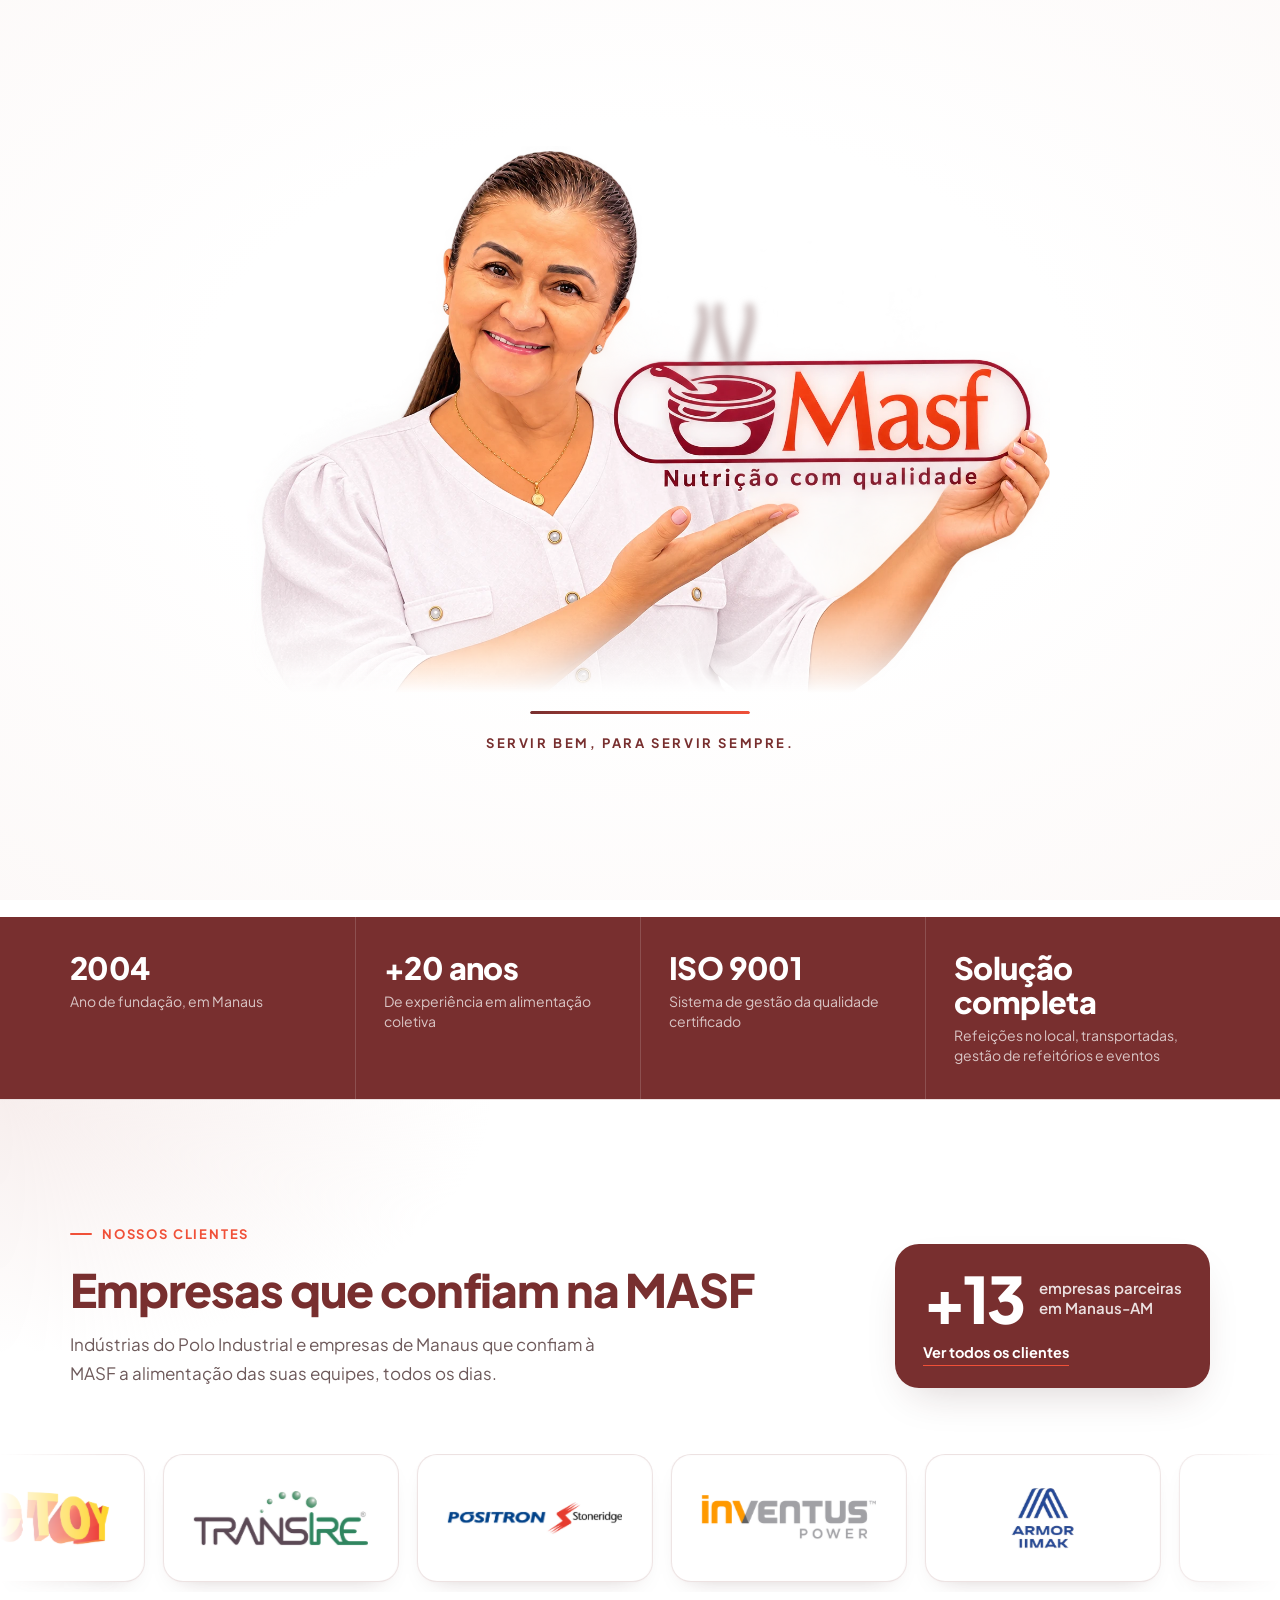
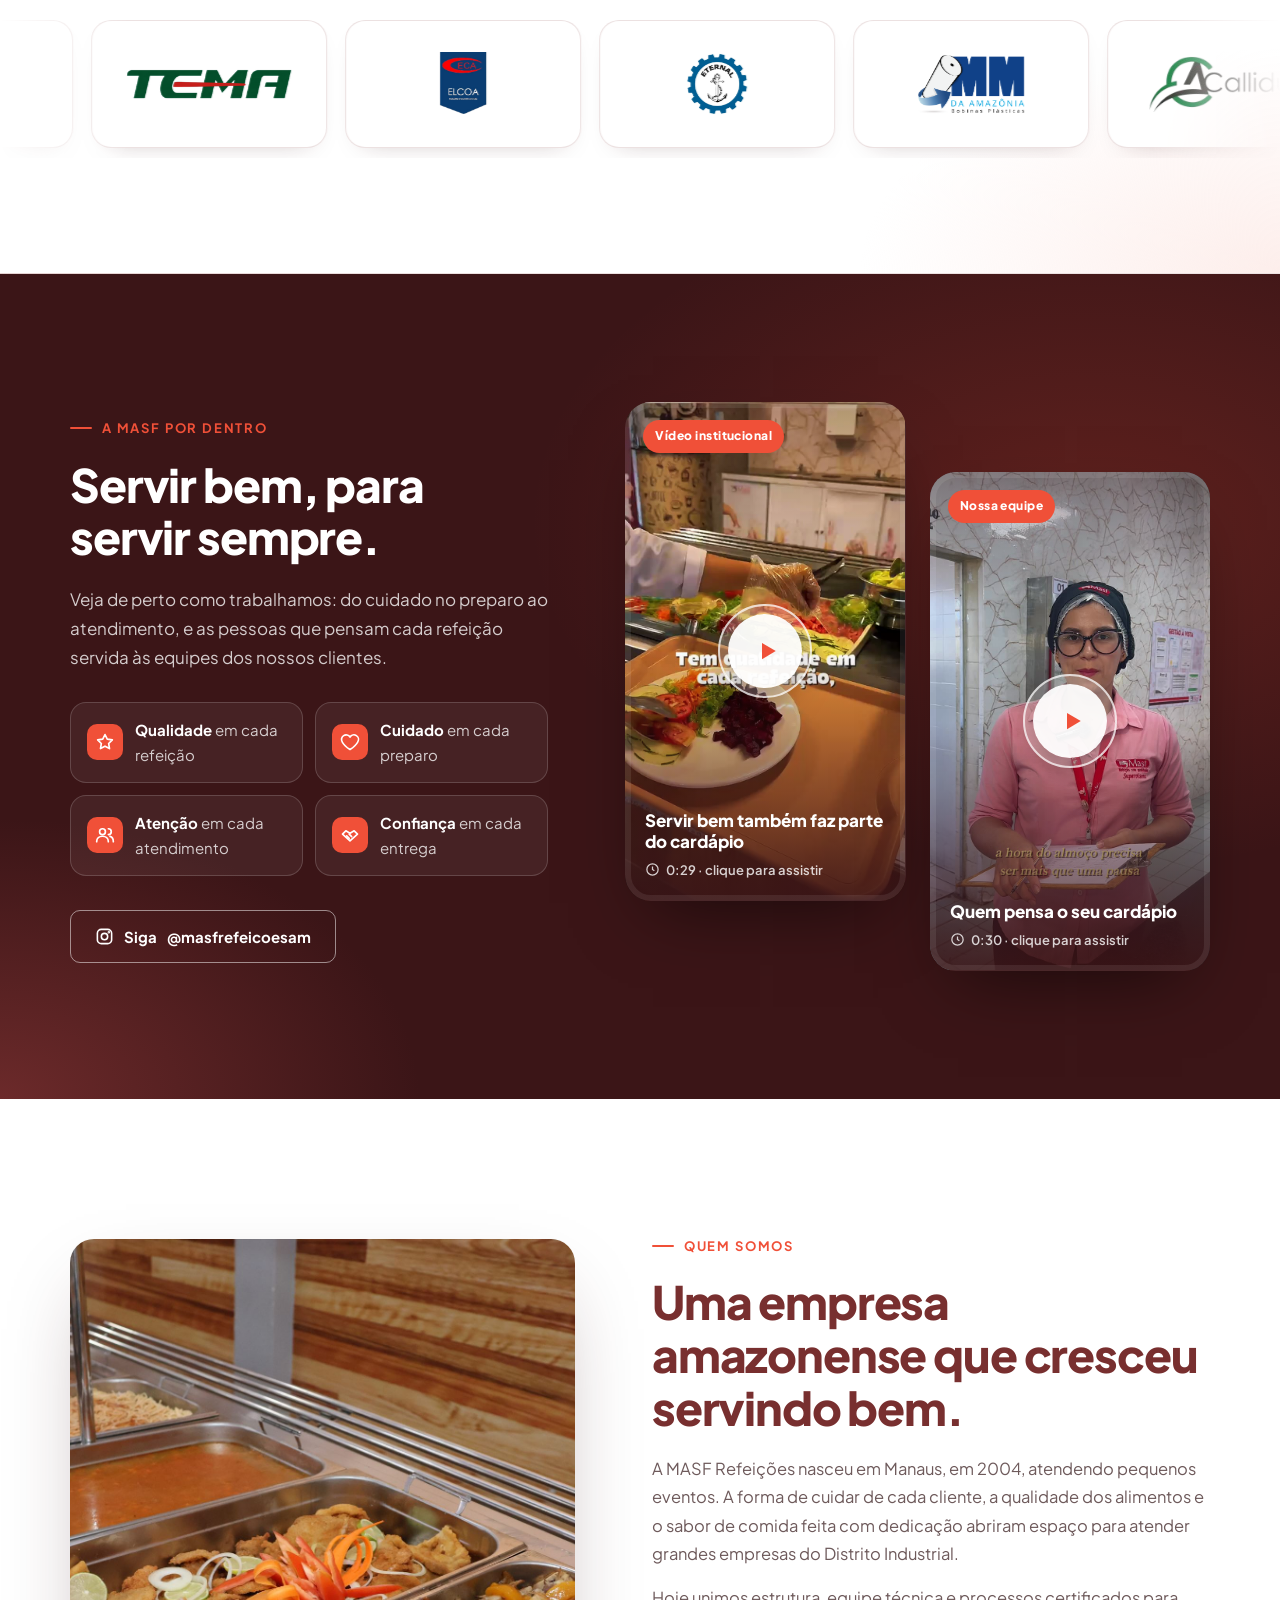
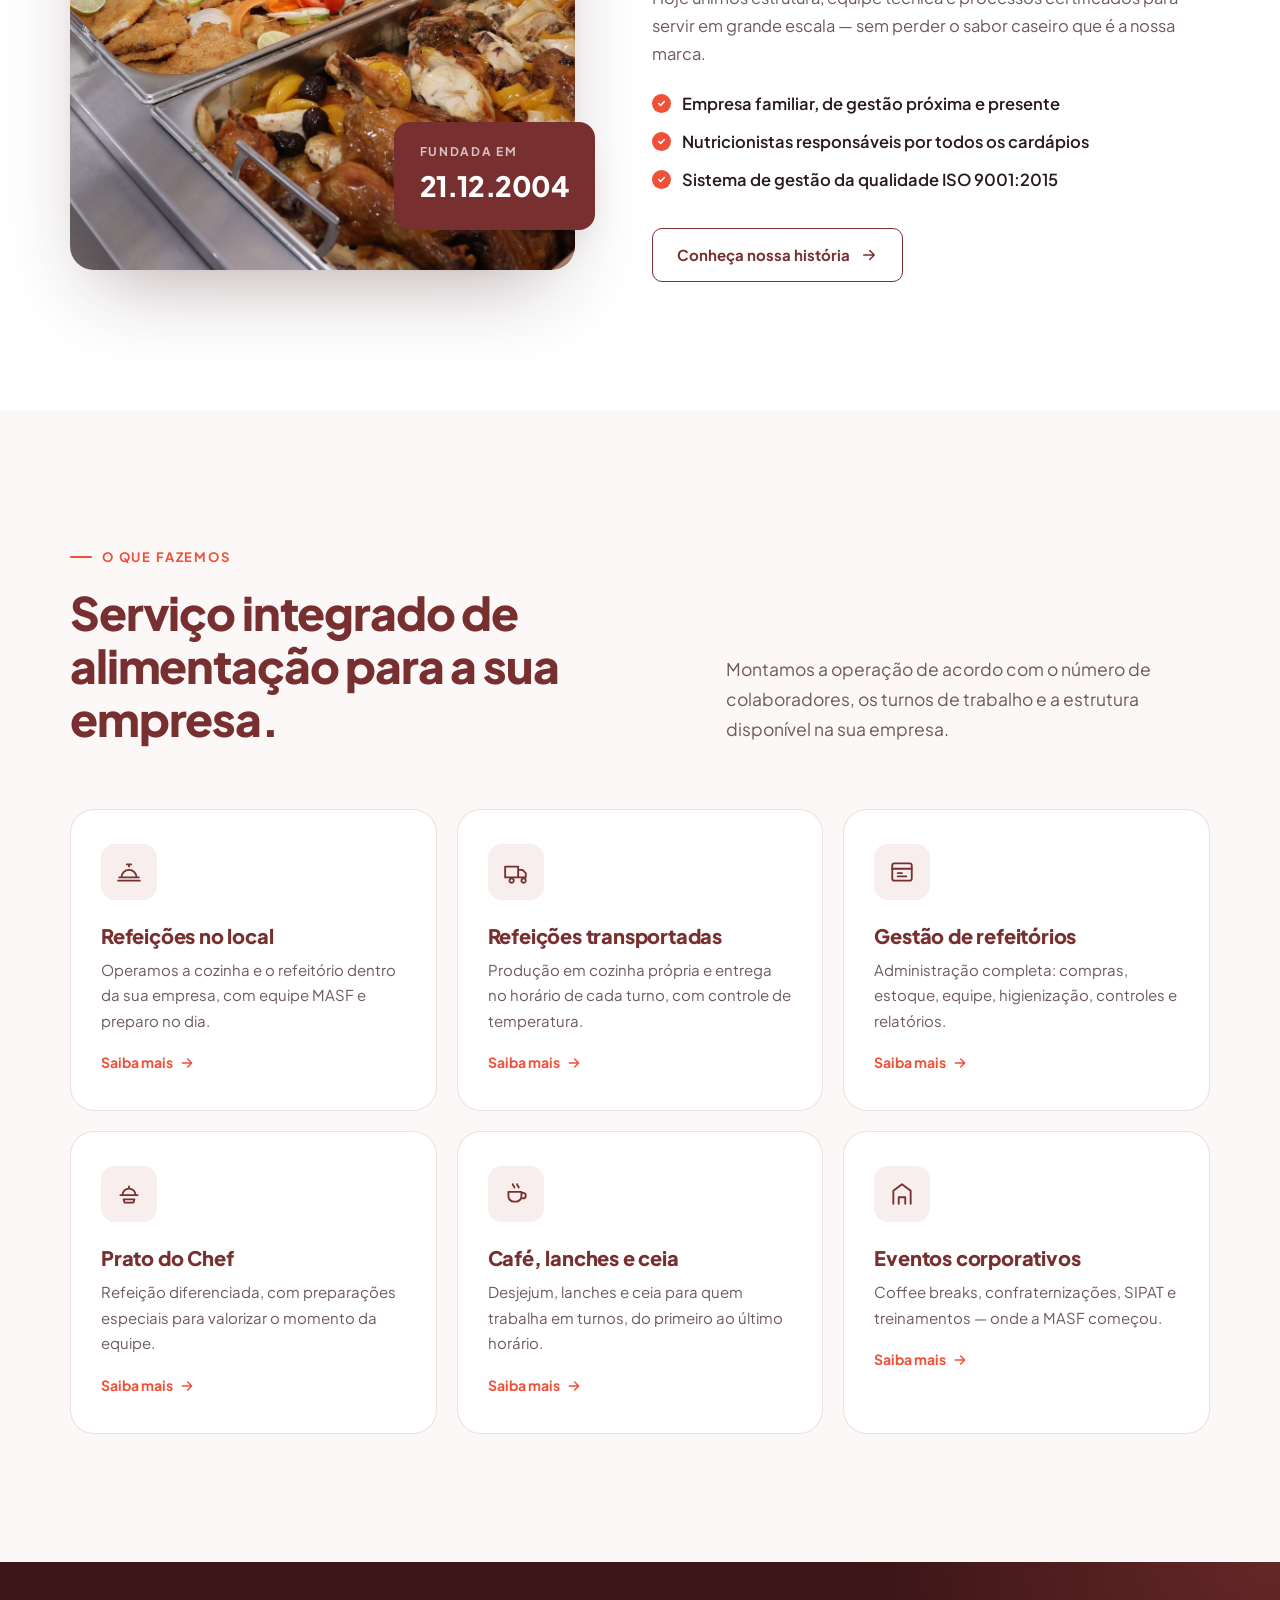
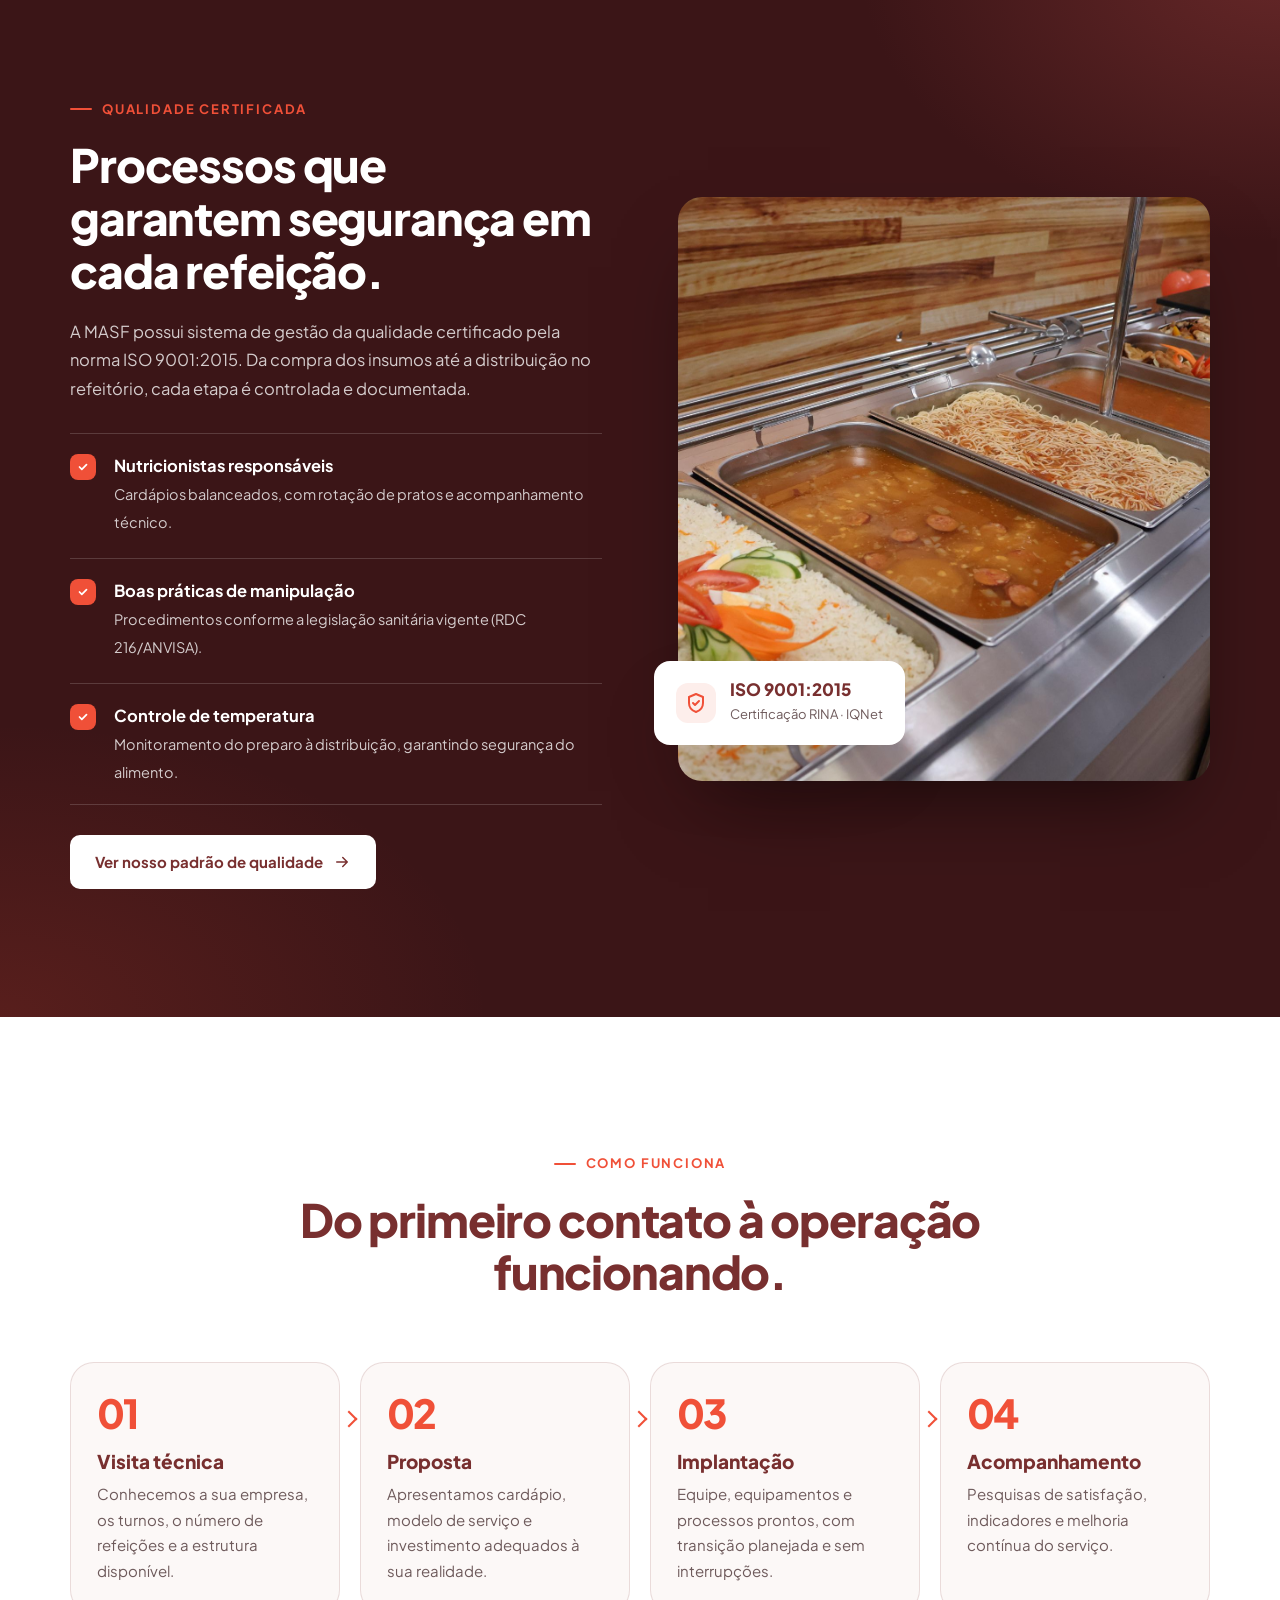
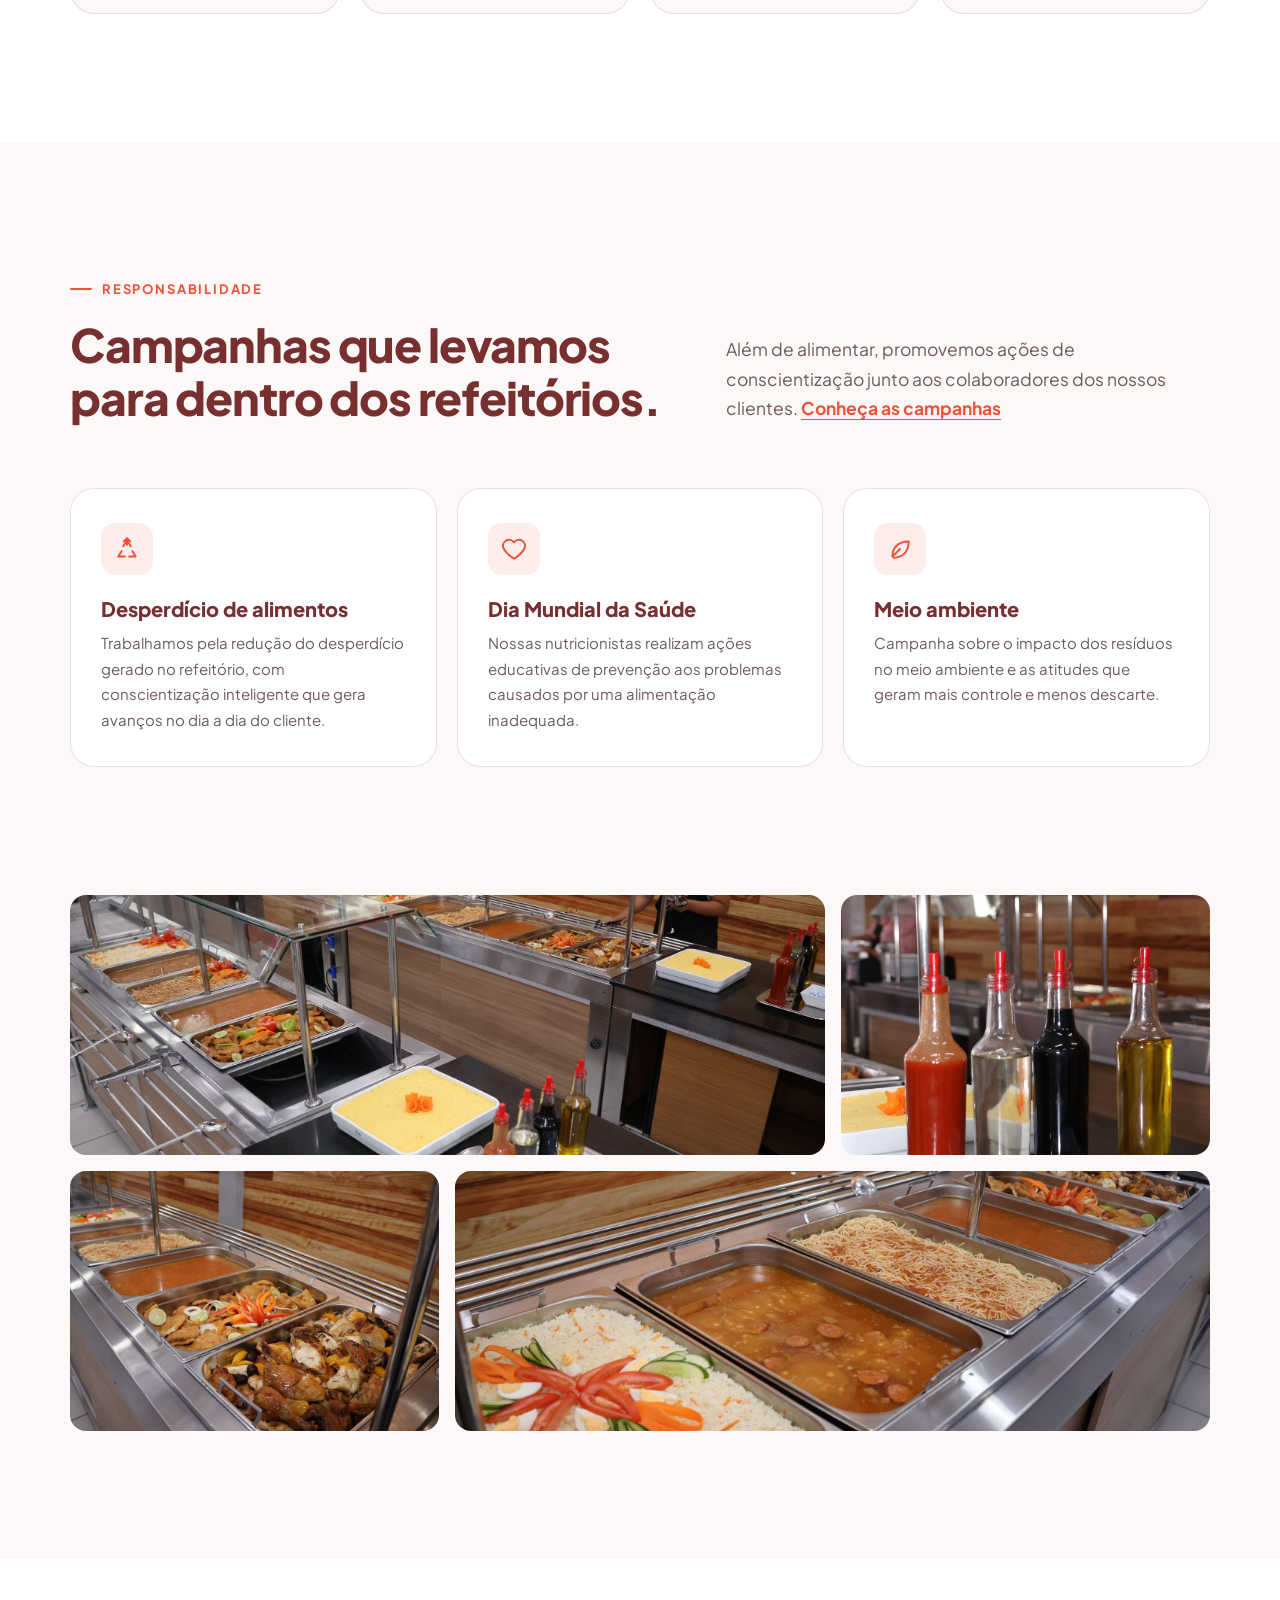
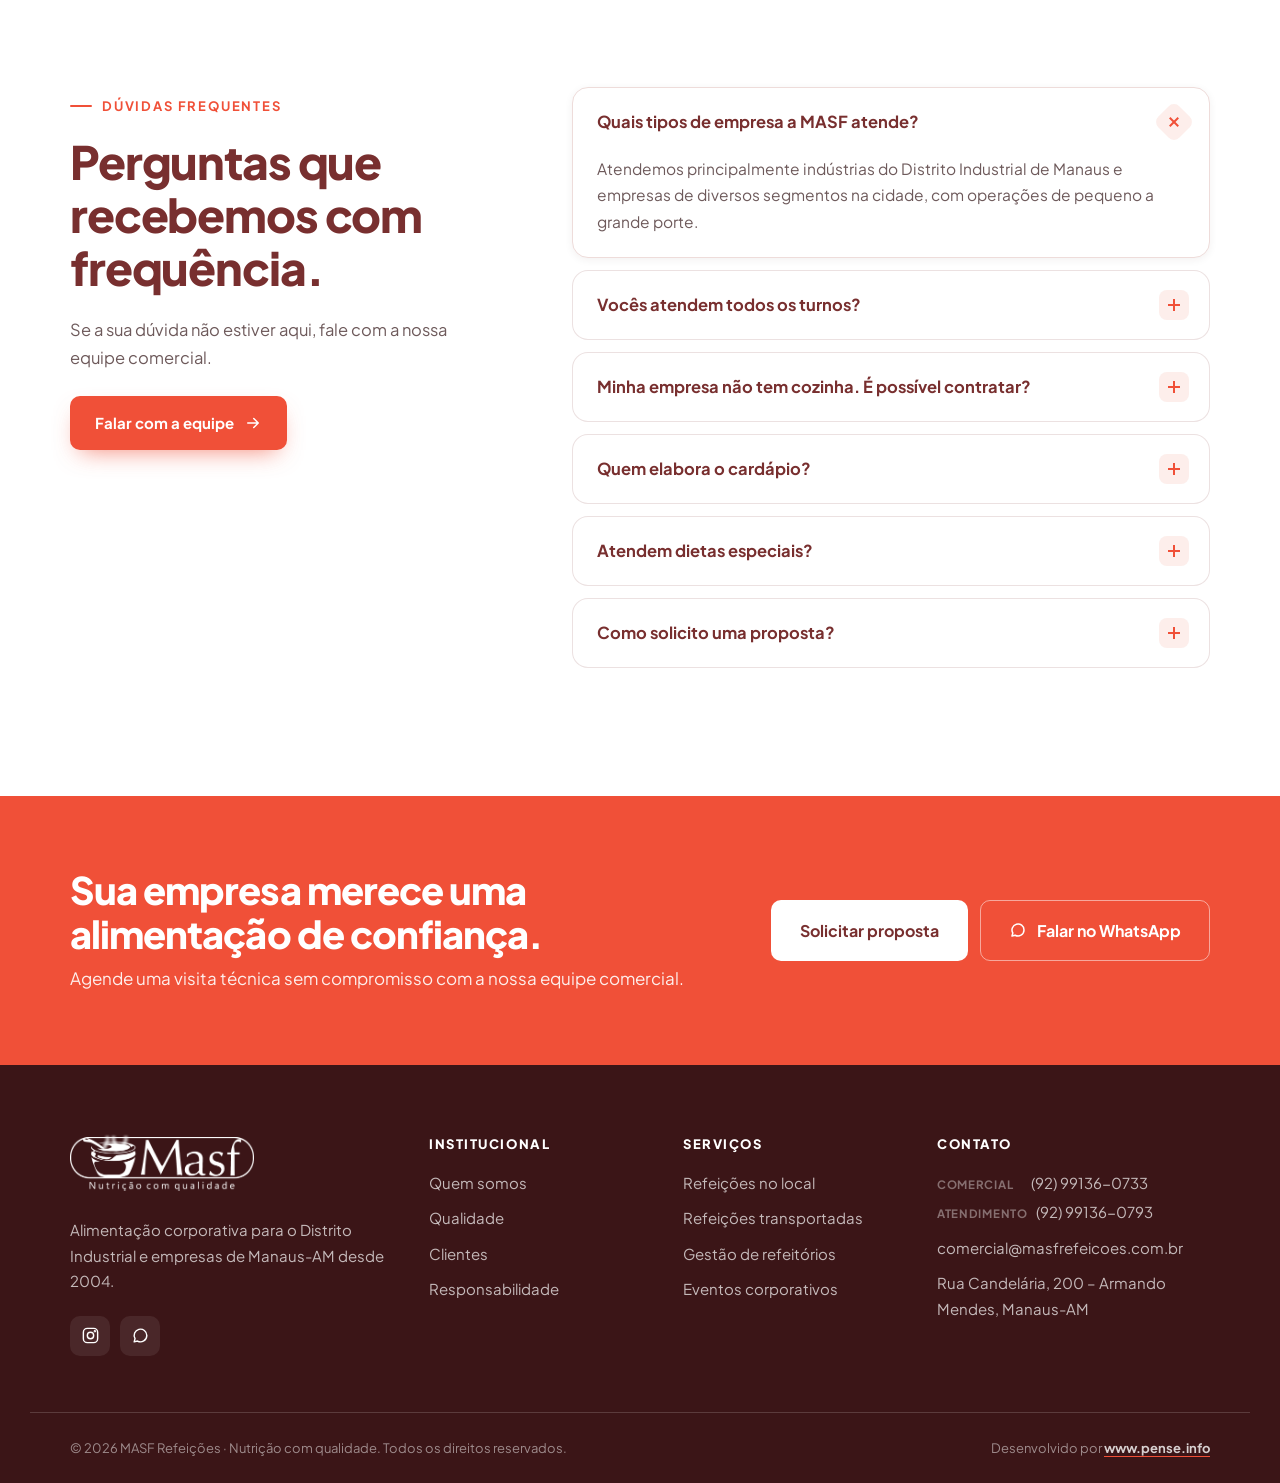
==== index.html @ 978b9571 "Publica site com domínio próprio e oculta seção da CEO até ter nome e foto - CNAME para masfrefeicoe" ====
<!doctype html>
<html lang="pt-BR">
<head>
  <meta charset="utf-8">
  <meta name="viewport" content="width=device-width, initial-scale=1">
  <title>MASF Refeições | Alimentação Corporativa em Manaus desde 2004</title>
  <meta name="description" content="MASF Refeições: alimentação corporativa para indústrias do Distrito Industrial e empresas de Manaus-AM desde 2004. Certificação ISO 9001:2015, cardápios planejados por nutricionistas e equipe própria.">
  <meta name="theme-color" content="#782F2F">
  <link rel="canonical" href="https://masfrefeicoes.com.br/">
  <link rel="icon" type="image/png" href="assets/img/favicon.png">
  <link rel="apple-touch-icon" href="assets/img/favicon.png">
  <meta property="og:type" content="website">
  <meta property="og:locale" content="pt_BR">
  <meta property="og:title" content="MASF Refeições | Alimentação Corporativa em Manaus desde 2004">
  <meta property="og:description" content="MASF Refeições: alimentação corporativa para indústrias do Distrito Industrial e empresas de Manaus-AM desde 2004. Certificação ISO 9001:2015, cardápios planejados por nutricionistas e equipe própria.">
  <meta property="og:image" content="https://masfrefeicoes.com.br/assets/img/refeitorio-masf.jpg">
  <link rel="preconnect" href="https://fonts.googleapis.com">
  <link rel="preconnect" href="https://fonts.gstatic.com" crossorigin>
  <link href="https://fonts.googleapis.com/css2?family=Plus+Jakarta+Sans:wght@400;500;600;700;800&display=swap" rel="stylesheet">
  <link rel="stylesheet" href="assets/css/style.css?v=murvqorw">
  <link rel="preload" as="image" href="assets/img/preloader-masf.webp">

</head>
<body data-page="index.html">
  <div class="preloader" id="preloader" aria-hidden="true">
    <div class="preloader__stage">
      <img src="assets/img/preloader-masf.webp" alt="" width="1536" height="1024">
      <svg class="preloader__steam" viewBox="0 0 100 160" preserveAspectRatio="none" aria-hidden="true"><defs><linearGradient id="preloader__steam-fade" x1="0" y1="1" x2="0" y2="0"><stop offset="0" stop-color="#fff" stop-opacity="0"/><stop offset=".18" stop-color="#fff" stop-opacity="1"/><stop offset=".7" stop-color="#fff" stop-opacity=".55"/><stop offset="1" stop-color="#fff" stop-opacity="0"/></linearGradient><mask id="preloader__steam-mask"><rect width="100" height="160" fill="url(#preloader__steam-fade)"/></mask></defs><g mask="url(#preloader__steam-mask)"><path d="M30 160 C 12 130, 48 112, 28 84 S 14 40, 34 6"/><path d="M52 160 C 70 132, 34 108, 54 80 S 70 36, 50 0"/><path d="M74 160 C 58 128, 92 110, 74 82 S 62 42, 80 10"/></g></svg>
    </div>
    <div class="preloader__bar"><span></span></div>
    <p class="preloader__text">Servir bem, para servir sempre.</p>
  </div>
  <div class="topbar">
    <div class="container topbar__inner">
      <span class="topbar__item"><svg viewBox="0 0 24 24" aria-hidden="true"><path d="M12 21s-7-6.2-7-11a7 7 0 0114 0c0 4.8-7 11-7 11z"/><circle cx="12" cy="10" r="2.5"/></svg> Atendemos o Distrito Industrial e empresas de Manaus-AM</span>
      <div class="topbar__links">
        <a href="#" data-phone-link class="topbar__item"><svg viewBox="0 0 24 24" aria-hidden="true"><path d="M4 5c0-1 1-2 2-2h2l2 5-2.5 1.5a11 11 0 006 6L15 13l5 2v2c0 1-1 2-2 2A16 16 0 014 5z"/></svg><span data-phone-label>(92) 99136-0733</span></a>
        <a href="#" data-email-link class="topbar__item"><svg viewBox="0 0 24 24" aria-hidden="true"><rect x="3" y="5" width="18" height="14" rx="2"/><path d="M3 7l9 6 9-6"/></svg><span data-email-label>comercial@masfrefeicoes.com.br</span></a>
        <a href="#" data-instagram-link target="_blank" rel="noopener" class="topbar__item topbar__insta" aria-label="Instagram da MASF"><svg viewBox="0 0 24 24" aria-hidden="true"><rect x="3" y="3" width="18" height="18" rx="5"/><circle cx="12" cy="12" r="4"/><circle cx="17.5" cy="6.5" r=".6"/></svg><span data-instagram-handle>@masfrefeicoesam</span></a>
      </div>
    </div>
  </div>

  <header class="header" id="header">
    <div class="container header__inner">
      <a href="index.html" class="brand" aria-label="MASF Refeições — página inicial">
        <svg class="brand__steam" viewBox="0 0 100 160" preserveAspectRatio="none" aria-hidden="true"><defs><linearGradient id="brand__steam-fade" x1="0" y1="1" x2="0" y2="0"><stop offset="0" stop-color="#fff" stop-opacity="0"/><stop offset=".18" stop-color="#fff" stop-opacity="1"/><stop offset=".7" stop-color="#fff" stop-opacity=".55"/><stop offset="1" stop-color="#fff" stop-opacity="0"/></linearGradient><mask id="brand__steam-mask"><rect width="100" height="160" fill="url(#brand__steam-fade)"/></mask></defs><g mask="url(#brand__steam-mask)"><path d="M30 160 C 12 130, 48 112, 28 84 S 14 40, 34 6"/><path d="M52 160 C 70 132, 34 108, 54 80 S 70 36, 50 0"/><path d="M74 160 C 58 128, 92 110, 74 82 S 62 42, 80 10"/></g></svg>
        <img src="assets/img/logo-masf.png" alt="MASF — Nutrição com qualidade" width="1600" height="470">
      </a>
      <nav class="nav" id="nav" aria-label="Menu principal">
        <a href="sobre.html">Quem somos</a>
        <a href="servicos.html">Serviços</a>
        <a href="qualidade.html">Qualidade</a>
        <a href="clientes.html">Clientes</a>
        <a href="responsabilidade.html">Responsabilidade</a>
        <a href="contato.html">Contato</a>
        <a href="contato.html" class="btn btn--primary nav__cta">Solicitar proposta</a>
      </nav>
      <button class="burger" id="burger" type="button" aria-label="Abrir menu" aria-expanded="false" aria-controls="nav">
        <span></span><span></span><span></span>
      </button>
    </div>
  </header>

  <main>
    <section class="hero">
      <div class="container hero__grid">
        <div class="hero__text">
          <span class="badge reveal"><span class="badge__dot"></span>Desde 2004 alimentando a indústria de Manaus</span>
          <h1 class="hero__title reveal">Alimentação corporativa com a <span class="hl">qualidade</span> que a sua empresa exige.</h1>
          <p class="hero__lead reveal">Produzimos e servimos refeições para indústrias do Distrito Industrial e empresas de Manaus-AM, com cardápio planejado por nutricionistas, equipe própria e processos certificados ISO 9001:2015.</p>
          <div class="hero__actions reveal">
            <a href="contato.html" class="btn btn--primary btn--lg">Solicitar proposta <svg viewBox="0 0 24 24" aria-hidden="true"><path d="M5 12h14M13 6l6 6-6 6"/></svg></a>
            <a href="#" data-whatsapp-link target="_blank" rel="noopener" class="btn btn--outline btn--lg"><svg viewBox="0 0 24 24" aria-hidden="true"><path d="M20 12a8 8 0 01-11.8 7L4 20l1.1-4A8 8 0 1120 12z"/></svg> Falar no WhatsApp</a>
          </div>
          <ul class="hero__checks reveal">
            <li>Café da manhã, almoço, jantar e ceia</li>
            <li>Operação em todos os turnos</li>
          </ul>
        </div>
        <div class="hero__media reveal">
          <figure class="hero__photo">
            <img src="assets/img/refeitorio-masf.jpg" alt="Linha de buffet da MASF em refeitório corporativo, com colaboradora servindo" width="2000" height="1333" fetchpriority="high">
          </figure>
          <div class="hero__card hero__card--iso">
            <span class="hero__card-icon"><svg viewBox="0 0 24 24" aria-hidden="true"><path d="M12 3l7 3v6c0 4.5-3 7.6-7 9-4-1.4-7-4.5-7-9V6l7-3z"/><path d="M9 12l2 2 4-4"/></svg></span>
            <div><strong>ISO 9001:2015</strong><span>Gestão da qualidade certificada</span></div>
          </div>
          <div class="hero__card hero__card--years"><strong>+<span data-count="20">20</span></strong><span>anos de<br>mercado</span></div>
        </div>
      </div>
    </section>

    <section class="numbers" aria-label="A MASF em números">
      <div class="container numbers__grid">
        <div class="numbers__item reveal"><strong><span data-count="2004">2004</span></strong><span>Ano de fundação, em Manaus</span></div>
        <div class="numbers__item reveal"><strong>+<span data-count="20">20</span> anos</strong><span>De experiência em alimentação coletiva</span></div>
        <div class="numbers__item reveal"><strong>ISO 9001</strong><span>Sistema de gestão da qualidade certificado</span></div>
        <div class="numbers__item reveal"><strong>Solução completa</strong><span>Refeições no local, transportadas, gestão de refeitórios e eventos</span></div>
      </div>
    </section>

    <section class="clients" aria-labelledby="clients-title">
      <div class="container clients__head">
        <div class="clients__intro">
          <span class="kicker reveal">Nossos clientes</span>
          <h2 class="title reveal" id="clients-title">Empresas que confiam na MASF</h2>
          <p class="reveal">Indústrias do Polo Industrial e empresas de Manaus que confiam à MASF a alimentação das suas equipes, todos os dias.</p>
        </div>
        <div class="clients__stat reveal">
          <strong>+<span data-count="13">13</span></strong>
          <span>empresas parceiras<br>em Manaus-AM</span>
          <a href="clientes.html" class="link">Ver todos os clientes</a>
        </div>
      </div>
      <div class="clients__rows">
      <div class="carousel" data-carousel data-direction="-1">
        <div class="carousel__track" data-carousel-track>
          <div class="carousel__item"><img src="assets/img/clientes/tectoy.png" alt="Tectoy" loading="lazy"></div>
          <div class="carousel__item"><img src="assets/img/clientes/transire.png" alt="Transire" loading="lazy"></div>
          <div class="carousel__item"><img src="assets/img/clientes/positron.png" alt="Positron Stoneridge" loading="lazy"></div>
          <div class="carousel__item"><img src="assets/img/clientes/inventus.png" alt="Inventus Power" loading="lazy"></div>
          <div class="carousel__item"><img src="assets/img/clientes/armor.png" alt="Armor IIMAK" loading="lazy"></div>
          <div class="carousel__item"><img src="assets/img/clientes/fermazon.png" alt="Fermazon" loading="lazy"></div>
          <div class="carousel__item"><img src="assets/img/clientes/livoltek.png" alt="Livoltek" loading="lazy"></div>
        </div>
      </div>
      <div class="carousel carousel--rev" data-carousel data-direction="1">
        <div class="carousel__track" data-carousel-track>
          <div class="carousel__item"><img src="assets/img/clientes/tema.png" alt="Tema" loading="lazy"></div>
          <div class="carousel__item"><img src="assets/img/clientes/elcoa.png" alt="Elcoa" loading="lazy"></div>
          <div class="carousel__item"><img src="assets/img/clientes/eternal.png" alt="Eternal" loading="lazy"></div>
          <div class="carousel__item"><img src="assets/img/clientes/mm.png" alt="MM da Amazônia" loading="lazy"></div>
          <div class="carousel__item"><img src="assets/img/clientes/callidus.png" alt="Callidus" loading="lazy"></div>
          <div class="carousel__item"><img src="assets/img/clientes/alya.png" alt="Alya" loading="lazy"></div>
        </div>
      </div>
      </div>
    </section>

    <section class="section videos" id="videos">
      <div class="container videos__grid">
        <div class="videos__text">
          <span class="kicker reveal">A MASF por dentro</span>
          <h2 class="title title--light reveal">Servir bem, para servir sempre.</h2>
          <p class="reveal">Veja de perto como trabalhamos: do cuidado no preparo ao atendimento, e as pessoas que pensam cada refeição servida às equipes dos nossos clientes.</p>
          <ul class="videos__list reveal">
            <li><svg viewBox="0 0 24 24" aria-hidden="true"><path d="M12 3l2.7 5.6 6.1.9-4.4 4.3 1 6.1L12 17l-5.4 2.9 1-6.1-4.4-4.3 6.1-.9z"/></svg><span><strong>Qualidade</strong> em cada refeição</span></li>
            <li><svg viewBox="0 0 24 24" aria-hidden="true"><path d="M12 21s-7-4.4-9.3-9A5.3 5.3 0 0112 6a5.3 5.3 0 019.3 6c-2.3 4.6-9.3 9-9.3 9z"/></svg><span><strong>Cuidado</strong> em cada preparo</span></li>
            <li><svg viewBox="0 0 24 24" aria-hidden="true"><circle cx="9" cy="8" r="3.5"/><path d="M2 20c0-3.9 3.1-6.5 7-6.5s7 2.6 7 6.5M16 4.5a3.5 3.5 0 010 7M18 13.7c2.4.6 4 2.9 4 6.3"/></svg><span><strong>Atenção</strong> em cada atendimento</span></li>
            <li><svg viewBox="0 0 24 24" aria-hidden="true"><path d="M3 11l4-4 5 3 5-3 4 4-9 8z"/><path d="M8 13l3 3M11 11l3 3"/></svg><span><strong>Confiança</strong> em cada entrega</span></li>
          </ul>
          <a href="#" data-instagram-link target="_blank" rel="noopener" class="btn btn--ghost reveal"><svg viewBox="0 0 24 24" aria-hidden="true"><rect x="3" y="3" width="18" height="18" rx="5"/><circle cx="12" cy="12" r="4"/><circle cx="17.5" cy="6.5" r=".6"/></svg> Siga <span data-instagram-handle>@masfrefeicoesam</span></a>
        </div>
        <div class="videos__cards">
          <div class="reveal"><button type="button" class="vcard" data-video="assets/video/masf-institucional.mp4" data-video-title="Servir bem também faz parte do cardápio" aria-label="Assistir: Servir bem também faz parte do cardápio">
            <video muted loop playsinline preload="none" poster="assets/video/masf-institucional.jpg" data-src="assets/video/masf-institucional.mp4"></video>
            <span class="vcard__shade"></span>
            <span class="vcard__tag">Vídeo institucional</span>
            <span class="vcard__play"><svg viewBox="0 0 24 24" aria-hidden="true"><path d="M8 5.5v13l11-6.5z"/></svg></span>
            <span class="vcard__meta"><strong>Servir bem também faz parte do cardápio</strong><small><svg viewBox="0 0 24 24" aria-hidden="true"><circle cx="12" cy="12" r="9"/><path d="M12 7v5l3 2"/></svg>0:29 · clique para assistir</small></span>
          </button></div>
          <div class="reveal videos__offset"><button type="button" class="vcard" data-video="assets/video/masf-nutricionista.mp4" data-video-title="Quem pensa o seu cardápio" aria-label="Assistir: Quem pensa o seu cardápio">
            <video muted loop playsinline preload="none" poster="assets/video/masf-nutricionista.jpg" data-src="assets/video/masf-nutricionista.mp4"></video>
            <span class="vcard__shade"></span>
            <span class="vcard__tag">Nossa equipe</span>
            <span class="vcard__play"><svg viewBox="0 0 24 24" aria-hidden="true"><path d="M8 5.5v13l11-6.5z"/></svg></span>
            <span class="vcard__meta"><strong>Quem pensa o seu cardápio</strong><small><svg viewBox="0 0 24 24" aria-hidden="true"><circle cx="12" cy="12" r="9"/><path d="M12 7v5l3 2"/></svg>0:30 · clique para assistir</small></span>
          </button></div>
        </div>
      </div>
    </section>

    <section class="section about">
      <div class="container about__grid">
        <div class="about__media reveal">
          <img src="assets/img/buffet-pratos.jpg" alt="Cubas do buffet MASF com frango assado, filé empanado e acompanhamentos" loading="lazy">
          <div class="about__stamp"><span>Fundada em</span><strong>21.12.2004</strong></div>
        </div>
        <div class="about__text">
          <span class="kicker reveal">Quem somos</span>
          <h2 class="title reveal">Uma empresa amazonense que cresceu servindo bem.</h2>
          <p class="reveal">A MASF Refeições nasceu em Manaus, em 2004, atendendo pequenos eventos. A forma de cuidar de cada cliente, a qualidade dos alimentos e o sabor de comida feita com dedicação abriram espaço para atender grandes empresas do Distrito Industrial.</p>
          <p class="reveal">Hoje unimos estrutura, equipe técnica e processos certificados para servir em grande escala — sem perder o sabor caseiro que é a nossa marca.</p>
          <ul class="ticks reveal">
            <li>Empresa familiar, de gestão próxima e presente</li>
            <li>Nutricionistas responsáveis por todos os cardápios</li>
            <li>Sistema de gestão da qualidade ISO 9001:2015</li>
          </ul>
          <a href="sobre.html" class="btn btn--outline reveal">Conheça nossa história <svg viewBox="0 0 24 24" aria-hidden="true"><path d="M5 12h14M13 6l6 6-6 6"/></svg></a>
        </div>
      </div>
    </section>

    <section class="section services">
      <div class="container">
        <div class="head">
          <div>
            <span class="kicker reveal">O que fazemos</span>
            <h2 class="title reveal">Serviço integrado de alimentação para a sua empresa.</h2>
          </div>
          <p class="head__lead reveal">Montamos a operação de acordo com o número de colaboradores, os turnos de trabalho e a estrutura disponível na sua empresa.</p>
        </div>
        <div class="services__grid">
          <a href="servicos.html#refeicoes-no-local" class="service reveal">
            <div class="service__icon"><svg viewBox="0 0 24 24" aria-hidden="true"><path d="M3 17h18M5 17a7 7 0 0114 0M12 7V5M10 5h4M2 20h20"/></svg></div>
            <h3>Refeições no local</h3>
            <p>Operamos a cozinha e o refeitório dentro da sua empresa, com equipe MASF e preparo no dia.</p>
            <span class="service__more">Saiba mais <svg viewBox="0 0 24 24" aria-hidden="true"><path d="M5 12h14M13 6l6 6-6 6"/></svg></span>
          </a>
          <a href="servicos.html#refeicoes-transportadas" class="service reveal">
            <div class="service__icon"><svg viewBox="0 0 24 24" aria-hidden="true"><path d="M2 7h12v10H2zM14 10h4l3 3v4h-7M6 20a2 2 0 100-.1M17 20a2 2 0 100-.1"/></svg></div>
            <h3>Refeições transportadas</h3>
            <p>Produção em cozinha própria e entrega no horário de cada turno, com controle de temperatura.</p>
            <span class="service__more">Saiba mais <svg viewBox="0 0 24 24" aria-hidden="true"><path d="M5 12h14M13 6l6 6-6 6"/></svg></span>
          </a>
          <a href="servicos.html#gestao-de-refeitorios" class="service reveal">
            <div class="service__icon"><svg viewBox="0 0 24 24" aria-hidden="true"><rect x="3" y="4" width="18" height="16" rx="2"/><path d="M3 9h18M8 13h4M8 16h8"/></svg></div>
            <h3>Gestão de refeitórios</h3>
            <p>Administração completa: compras, estoque, equipe, higienização, controles e relatórios.</p>
            <span class="service__more">Saiba mais <svg viewBox="0 0 24 24" aria-hidden="true"><path d="M5 12h14M13 6l6 6-6 6"/></svg></span>
          </a>
          <a href="servicos.html#prato-do-chef" class="service reveal">
            <div class="service__icon"><svg viewBox="0 0 24 24" aria-hidden="true"><path d="M6 13c0-3.5 2.7-6 6-6s6 2.5 6 6M4 13h16M12 7V5"/><path d="M7 17h10l-1 3H8z"/></svg></div>
            <h3>Prato do Chef</h3>
            <p>Refeição diferenciada, com preparações especiais para valorizar o momento da equipe.</p>
            <span class="service__more">Saiba mais <svg viewBox="0 0 24 24" aria-hidden="true"><path d="M5 12h14M13 6l6 6-6 6"/></svg></span>
          </a>
          <a href="servicos.html#cafe-lanches-e-ceia" class="service reveal">
            <div class="service__icon"><svg viewBox="0 0 24 24" aria-hidden="true"><path d="M5 10h12v4a5 5 0 01-5 5H10a5 5 0 01-5-5v-4zM17 11h1.5a2.5 2.5 0 010 5H17M9 3c0 1.5 1.5 1.5 1.5 3M13 3c0 1.5 1.5 1.5 1.5 3"/></svg></div>
            <h3>Café, lanches e ceia</h3>
            <p>Desjejum, lanches e ceia para quem trabalha em turnos, do primeiro ao último horário.</p>
            <span class="service__more">Saiba mais <svg viewBox="0 0 24 24" aria-hidden="true"><path d="M5 12h14M13 6l6 6-6 6"/></svg></span>
          </a>
          <a href="servicos.html#eventos-corporativos" class="service reveal">
            <div class="service__icon"><svg viewBox="0 0 24 24" aria-hidden="true"><path d="M4 21V9l8-6 8 6v12M9 21v-6h6v6"/></svg></div>
            <h3>Eventos corporativos</h3>
            <p>Coffee breaks, confraternizações, SIPAT e treinamentos — onde a MASF começou.</p>
            <span class="service__more">Saiba mais <svg viewBox="0 0 24 24" aria-hidden="true"><path d="M5 12h14M13 6l6 6-6 6"/></svg></span>
          </a>
        </div>
      </div>
    </section>

    <section class="section quality">
      <div class="container quality__grid">
        <div class="quality__text">
          <span class="kicker reveal">Qualidade certificada</span>
          <h2 class="title title--light reveal">Processos que garantem segurança em cada refeição.</h2>
          <p class="reveal">A MASF possui sistema de gestão da qualidade certificado pela norma ISO 9001:2015. Da compra dos insumos até a distribuição no refeitório, cada etapa é controlada e documentada.</p>
          <ul class="quality__list reveal">
            <li><strong>Nutricionistas responsáveis</strong><span>Cardápios balanceados, com rotação de pratos e acompanhamento técnico.</span></li>
            <li><strong>Boas práticas de manipulação</strong><span>Procedimentos conforme a legislação sanitária vigente (RDC 216/ANVISA).</span></li>
            <li><strong>Controle de temperatura</strong><span>Monitoramento do preparo à distribuição, garantindo segurança do alimento.</span></li>
          </ul>
          <a href="qualidade.html" class="btn btn--white reveal">Ver nosso padrão de qualidade <svg viewBox="0 0 24 24" aria-hidden="true"><path d="M5 12h14M13 6l6 6-6 6"/></svg></a>
        </div>
        <div class="quality__media reveal">
          <img src="assets/img/buffet-linha.jpg" alt="Linha de buffet com arroz decorado, feijão, macarrão e pratos quentes" loading="lazy">
          <div class="quality__seal"><svg viewBox="0 0 24 24" aria-hidden="true"><path d="M12 3l7 3v6c0 4.5-3 7.6-7 9-4-1.4-7-4.5-7-9V6l7-3z"/><path d="M9 12l2 2 4-4"/></svg><div><strong>ISO 9001:2015</strong><span>Certificação RINA · IQNet</span></div></div>
        </div>
      </div>
    </section>

    <section class="section process">
      <div class="container">
        <div class="head head--center">
          <span class="kicker reveal">Como funciona</span>
          <h2 class="title reveal">Do primeiro contato à operação funcionando.</h2>
        </div>
        <ol class="steps">
          <li class="step reveal"><span class="step__num">01</span><h3>Visita técnica</h3><p>Conhecemos a sua empresa, os turnos, o número de refeições e a estrutura disponível.</p></li>
          <li class="step reveal"><span class="step__num">02</span><h3>Proposta</h3><p>Apresentamos cardápio, modelo de serviço e investimento adequados à sua realidade.</p></li>
          <li class="step reveal"><span class="step__num">03</span><h3>Implantação</h3><p>Equipe, equipamentos e processos prontos, com transição planejada e sem interrupções.</p></li>
          <li class="step reveal"><span class="step__num">04</span><h3>Acompanhamento</h3><p>Pesquisas de satisfação, indicadores e melhoria contínua do serviço.</p></li>
        </ol>
      </div>
    </section>

    <section class="section social">
      <div class="container">
        <div class="head">
          <div>
            <span class="kicker reveal">Responsabilidade</span>
            <h2 class="title reveal">Campanhas que levamos para dentro dos refeitórios.</h2>
          </div>
          <p class="head__lead reveal">Além de alimentar, promovemos ações de conscientização junto aos colaboradores dos nossos clientes. <a href="responsabilidade.html" class="link">Conheça as campanhas</a></p>
        </div>
        <div class="social__grid">
          <article class="campaign reveal">
            <span class="campaign__icon"><svg viewBox="0 0 24 24" aria-hidden="true"><path d="M7 19H4l3-5M17 19h3l-3-5M9 5l3-3 3 3M12 2v6M7 14l-3 5h6M17 14l3 5h-6M8.5 9.5L12 4l3.5 5.5"/></svg></span>
            <h3>Desperdício de alimentos</h3>
            <p>Trabalhamos pela redução do desperdício gerado no refeitório, com conscientização inteligente que gera avanços no dia a dia do cliente.</p>
          </article>
          <article class="campaign reveal">
            <span class="campaign__icon"><svg viewBox="0 0 24 24" aria-hidden="true"><path d="M12 21s-7-4.4-9.3-9A5.3 5.3 0 0112 6a5.3 5.3 0 019.3 6c-2.3 4.6-9.3 9-9.3 9z"/></svg></span>
            <h3>Dia Mundial da Saúde</h3>
            <p>Nossas nutricionistas realizam ações educativas de prevenção aos problemas causados por uma alimentação inadequada.</p>
          </article>
          <article class="campaign reveal">
            <span class="campaign__icon"><svg viewBox="0 0 24 24" aria-hidden="true"><path d="M5 19c0-8 5-14 15-14 0 10-6 15-14 15M5 19l7-7"/></svg></span>
            <h3>Meio ambiente</h3>
            <p>Campanha sobre o impacto dos resíduos no meio ambiente e as atitudes que geram mais controle e menos descarte.</p>
          </article>
        </div>
      </div>
    </section>

    <section class="gallery" aria-label="Fotos da operação MASF">
      <div class="container gallery__grid">
        <figure class="gallery__item gallery__item--wide reveal"><img src="assets/img/refeitorio-masf.jpg" alt="Refeitório atendido pela MASF" loading="lazy"></figure>
        <figure class="gallery__item reveal"><img src="assets/img/temperos.jpg" alt="Bandeja de temperos e molhos no buffet" loading="lazy"></figure>
        <figure class="gallery__item reveal"><img src="assets/img/buffet-pratos.jpg" alt="Pratos quentes servidos no buffet" loading="lazy"></figure>
        <figure class="gallery__item gallery__item--wide reveal"><img src="assets/img/buffet-linha.jpg" alt="Linha de buffet completa" loading="lazy"></figure>
      </div>
    </section>

    <section class="section faq">
      <div class="container faq__grid">
        <div>
          <span class="kicker reveal">Dúvidas frequentes</span>
          <h2 class="title reveal">Perguntas que recebemos com frequência.</h2>
          <p class="reveal">Se a sua dúvida não estiver aqui, fale com a nossa equipe comercial.</p>
          <a href="contato.html" class="btn btn--primary reveal">Falar com a equipe <svg viewBox="0 0 24 24" aria-hidden="true"><path d="M5 12h14M13 6l6 6-6 6"/></svg></a>
        </div>
        <div class="accordion">
          <details class="reveal" open>
            <summary>Quais tipos de empresa a MASF atende?</summary>
            <p>Atendemos principalmente indústrias do Distrito Industrial de Manaus e empresas de diversos segmentos na cidade, com operações de pequeno a grande porte.</p>
          </details>
          <details class="reveal">
            <summary>Vocês atendem todos os turnos?</summary>
            <p>Sim. Oferecemos café da manhã, almoço, jantar e ceia, acompanhando a jornada de trabalho de cada empresa.</p>
          </details>
          <details class="reveal">
            <summary>Minha empresa não tem cozinha. É possível contratar?</summary>
            <p>Sim. Nesse caso indicamos as refeições transportadas, produzidas em nossa cozinha e entregues no horário de cada turno.</p>
          </details>
          <details class="reveal">
            <summary>Quem elabora o cardápio?</summary>
            <p>Nossas nutricionistas elaboram cardápios balanceados e variados, de acordo com o perfil dos colaboradores, e o cardápio é alinhado com o cliente.</p>
          </details>
          <details class="reveal">
            <summary>Atendem dietas especiais?</summary>
            <p>Sim. Mediante planejamento com a nossa equipe de nutrição, oferecemos opções para restrições alimentares.</p>
          </details>
          <details class="reveal">
            <summary>Como solicito uma proposta?</summary>
            <p>Preencha o formulário da página de contato ou fale pelo WhatsApp. Nossa equipe agenda uma visita técnica para entender a sua necessidade.</p>
          </details>
        </div>
      </div>
    </section>

    <section class="cta">
      <div class="container cta__inner reveal">
        <div>
          <h2>Sua empresa merece uma alimentação de confiança.</h2>
          <p>Agende uma visita técnica sem compromisso com a nossa equipe comercial.</p>
        </div>
        <div class="cta__actions">
          <a href="contato.html" class="btn btn--white btn--lg">Solicitar proposta</a>
          <a href="#" data-whatsapp-link target="_blank" rel="noopener" class="btn btn--ghost btn--lg"><svg viewBox="0 0 24 24" aria-hidden="true"><path d="M20 12a8 8 0 01-11.8 7L4 20l1.1-4A8 8 0 1120 12z"/></svg> Falar no WhatsApp</a>
        </div>
      </div>
    </section>
  </main>

  <footer class="footer">
    <div class="container footer__grid">
      <div class="footer__brand">
        <a href="index.html" class="footer__brandlink" aria-label="MASF Refeições — página inicial">
          <svg class="footer__steam" viewBox="0 0 100 160" preserveAspectRatio="none" aria-hidden="true"><defs><linearGradient id="footer__steam-fade" x1="0" y1="1" x2="0" y2="0"><stop offset="0" stop-color="#fff" stop-opacity="0"/><stop offset=".18" stop-color="#fff" stop-opacity="1"/><stop offset=".7" stop-color="#fff" stop-opacity=".55"/><stop offset="1" stop-color="#fff" stop-opacity="0"/></linearGradient><mask id="footer__steam-mask"><rect width="100" height="160" fill="url(#footer__steam-fade)"/></mask></defs><g mask="url(#footer__steam-mask)"><path d="M30 160 C 12 130, 48 112, 28 84 S 14 40, 34 6"/><path d="M52 160 C 70 132, 34 108, 54 80 S 70 36, 50 0"/><path d="M74 160 C 58 128, 92 110, 74 82 S 62 42, 80 10"/></g></svg>
          <img src="assets/img/logo-masf.png" alt="MASF — Nutrição com qualidade" class="footer__logo" loading="lazy">
        </a>
        <p>Alimentação corporativa para o Distrito Industrial e empresas de Manaus-AM desde 2004.</p>
        <div class="footer__social">
          <a href="#" data-instagram-link target="_blank" rel="noopener" aria-label="Instagram"><svg viewBox="0 0 24 24" aria-hidden="true"><rect x="3" y="3" width="18" height="18" rx="5"/><circle cx="12" cy="12" r="4"/><circle cx="17.5" cy="6.5" r=".6"/></svg></a>
          <a href="#" data-whatsapp-link target="_blank" rel="noopener" aria-label="WhatsApp"><svg viewBox="0 0 24 24" aria-hidden="true"><path d="M20 12a8 8 0 01-11.8 7L4 20l1.1-4A8 8 0 1120 12z"/></svg></a>
        </div>
      </div>
      <div>
        <h4>Institucional</h4>
        <ul>
          <li><a href="sobre.html">Quem somos</a></li>
          <li><a href="qualidade.html">Qualidade</a></li>
          <li><a href="clientes.html">Clientes</a></li>
          <li><a href="responsabilidade.html">Responsabilidade</a></li>
        </ul>
      </div>
      <div>
        <h4>Serviços</h4>
        <ul>
          <li><a href="servicos.html#refeicoes-no-local">Refeições no local</a></li>
          <li><a href="servicos.html#refeicoes-transportadas">Refeições transportadas</a></li>
          <li><a href="servicos.html#gestao-de-refeitorios">Gestão de refeitórios</a></li>
          <li><a href="servicos.html#eventos-corporativos">Eventos corporativos</a></li>
        </ul>
      </div>
      <div>
        <h4>Contato</h4>
        <ul>
          <li><span class="phone-list" data-phone-list>(92) 99136-0733</span></li>
          <li><a href="#" data-email-link><span data-email-label>comercial@masfrefeicoes.com.br</span></a></li>
          <li><span data-address-label>Rua Candelária, 200 – Armando Mendes, Manaus-AM</span></li>
        </ul>
      </div>
    </div>
    <div class="container footer__bottom">
      <span>© <span data-year>2026</span> MASF Refeições · Nutrição com qualidade. Todos os direitos reservados.</span>
      <span class="footer__credit"><span data-cnpj-label></span><span>Desenvolvido por <a href="https://www.pense.info" target="_blank" rel="noopener">www.pense.info</a></span></span>
    </div>
  </footer>

  <button type="button" class="to-top" id="to-top" aria-label="Voltar ao topo"><svg viewBox="0 0 24 24" aria-hidden="true"><path d="M12 19V5M5 12l7-7 7 7"/></svg></button>
  <a href="#" class="wa-float" data-whatsapp-link target="_blank" rel="noopener" aria-label="Falar pelo WhatsApp"><svg viewBox="0 0 32 32" aria-hidden="true"><path d="M16 3a13 13 0 00-11.2 19.6L3 29l6.6-1.7A13 13 0 1016 3zm0 23.7c-2 0-4-.6-5.7-1.6l-.4-.2-3.9 1 1-3.8-.3-.4A10.7 10.7 0 1116 26.7zm5.9-8c-.3-.2-1.9-1-2.2-1-.3-.1-.5-.2-.7.2l-1 1.2c-.2.2-.4.2-.7.1a8.8 8.8 0 01-4.4-3.8c-.3-.6.3-.5 1-1.7.1-.2 0-.4 0-.5l-1-2.4c-.3-.6-.5-.5-.7-.5h-.6c-.2 0-.6.1-.9.4-.3.3-1.2 1.1-1.2 2.8s1.2 3.3 1.4 3.5c.2.2 2.4 3.7 5.8 5.2 2.2.9 3 1 4.1.8.7-.1 1.9-.8 2.2-1.5.3-.8.3-1.4.2-1.5l-.6-.3z"/></svg></a>

  <script src="assets/js/main.js?v=murvqorw"></script>
</body>
</html>
---- assets/css/style.css ----
/* =========================================================
   MASF Refeições — Nutrição com qualidade
   Paleta oficial (extraída do logo): vinho, coral e branco
   ========================================================= */

:root {
  /* Vinho */
  --wine: #782f2f;
  --wine-700: #5f2324;
  --wine-900: #3b1517;
  --wine-50: #f7eeed;
  --wine-100: #eedcda;
  /* Coral */
  --coral: #f05038;
  --coral-600: #d8402a;
  --coral-50: #fdeeeb;
  /* Neutros (derivados do vinho) */
  --white: #ffffff;
  --paper: #fcf8f7;
  --ink: #2a1a1b;
  --muted: #6e5a5b;
  --line: rgba(120, 47, 47, .14);
  --line-light: rgba(255, 255, 255, .16);

  --font: "Plus Jakarta Sans", system-ui, -apple-system, "Segoe UI", Roboto, sans-serif;

  --radius-sm: 10px;
  --radius: 16px;
  --radius-lg: 24px;
  --shadow-sm: 0 2px 8px rgba(59, 21, 23, .06);
  --shadow: 0 18px 44px -18px rgba(59, 21, 23, .22);
  --shadow-lg: 0 34px 80px -28px rgba(59, 21, 23, .38);
  --ease: cubic-bezier(.2, .7, .2, 1);

  --header-h: 84px;
  --container: 1220px;
  --gutter: clamp(20px, 4vw, 40px);
}

/* ---------- Base ---------- */
*,
*::before,
*::after { box-sizing: border-box; }

html { scroll-behavior: smooth; scroll-padding-top: var(--header-h); -webkit-text-size-adjust: 100%; }

body {
  margin: 0;
  font-family: var(--font);
  font-size: 16.5px;
  line-height: 1.7;
  color: var(--ink);
  background: var(--white);
  -webkit-font-smoothing: antialiased;
  overflow-x: hidden;
}
body.is-locked { overflow: hidden; }

img { display: block; max-width: 100%; height: auto; }
a { color: inherit; text-decoration: none; }
ul, ol { margin: 0; padding: 0; list-style: none; }
h1, h2, h3, h4 { margin: 0; line-height: 1.15; }
p { margin: 0 0 1em; }
figure { margin: 0; }
button { font: inherit; cursor: pointer; }
svg { flex-shrink: 0; }

::selection { background: var(--coral); color: var(--white); }
:focus-visible { outline: 2px solid var(--coral); outline-offset: 3px; border-radius: 6px; }

.container { width: 100%; max-width: var(--container); margin-inline: auto; padding-inline: var(--gutter); }
.section { padding-block: clamp(80px, 10vw, 128px); }

/* ---------- Tipografia ---------- */
.kicker {
  display: inline-flex;
  align-items: center;
  gap: 10px;
  margin-bottom: 18px;
  font-size: 13px;
  font-weight: 700;
  letter-spacing: .14em;
  text-transform: uppercase;
  color: var(--coral);
}
.kicker::before { content: ""; width: 22px; height: 2px; border-radius: 2px; background: currentColor; }
.kicker--light { color: var(--coral); }

.title {
  font-size: clamp(30px, 3.6vw, 46px);
  font-weight: 800;
  letter-spacing: -.025em;
  color: var(--wine);
  margin-bottom: 22px;
}
.title--light { color: var(--white); }

.head {
  display: grid;
  grid-template-columns: 1.1fr .9fr;
  gap: 32px 64px;
  align-items: end;
  margin-bottom: clamp(44px, 5vw, 64px);
}
.head .title { margin-bottom: 0; }
.head__lead { margin: 0; color: var(--muted); font-size: 17.5px; }
.head--center { display: block; max-width: 720px; margin-inline: auto; text-align: center; }
.head--center .kicker { justify-content: center; }

/* ---------- Botões ---------- */
.btn {
  display: inline-flex;
  align-items: center;
  justify-content: center;
  gap: 10px;
  padding: 13px 24px;
  border: 1.5px solid transparent;
  border-radius: var(--radius-sm);
  font-size: 15px;
  font-weight: 700;
  white-space: nowrap;
  transition: background .25s, color .25s, border-color .25s, transform .3s var(--ease), box-shadow .3s var(--ease);
}
.btn svg { width: 18px; height: 18px; fill: none; stroke: currentColor; stroke-width: 2; stroke-linecap: round; stroke-linejoin: round; transition: transform .3s var(--ease); }
.btn:hover { transform: translateY(-2px); }
.btn:hover svg[viewBox] { transform: translateX(2px); }

.btn--primary { background: var(--coral); color: var(--white); box-shadow: 0 10px 24px -10px rgba(240, 80, 56, .7); }
.btn--primary:hover { background: var(--coral-600); box-shadow: 0 14px 30px -10px rgba(240, 80, 56, .8); }

.btn--outline { border-color: var(--wine); color: var(--wine); background: transparent; }
.btn--outline:hover { background: var(--wine); color: var(--white); }

.btn--white { background: var(--white); color: var(--wine); }
.btn--white:hover { background: var(--wine-50); }

.btn--ghost { border-color: rgba(255, 255, 255, .5); color: var(--white); }
.btn--ghost:hover { background: rgba(255, 255, 255, .1); border-color: var(--white); }

.btn--lg { padding: 16px 28px; font-size: 16px; }
.btn--block { width: 100%; }

/* ---------- Barra superior ---------- */
.topbar { background: var(--wine-900); color: rgba(255, 255, 255, .82); font-size: 13.5px; }
.topbar__inner { display: flex; align-items: center; justify-content: space-between; gap: 20px; min-height: 42px; }
.topbar__links { display: flex; gap: 26px; }
.topbar__item { display: inline-flex; align-items: center; gap: 8px; }
.topbar__item svg { width: 15px; height: 15px; fill: none; stroke: var(--coral); stroke-width: 2; stroke-linecap: round; stroke-linejoin: round; }
.topbar a:hover { color: var(--white); }

/* ---------- Header ---------- */
.header {
  position: sticky;
  top: 0;
  z-index: 100;
  background: var(--white);
  border-bottom: 1px solid transparent;
  transition: box-shadow .3s, border-color .3s;
}
.header.is-scrolled { border-color: var(--line); box-shadow: 0 8px 30px -18px rgba(59, 21, 23, .35); }
.header__inner { display: flex; align-items: center; justify-content: space-between; gap: 24px; height: var(--header-h); }

.brand img { height: 50px; width: auto; transition: height .3s var(--ease); }
.header.is-scrolled .brand img { height: 44px; }

.nav { display: flex; align-items: center; gap: clamp(16px, 2vw, 30px); }
.nav a:not(.btn) {
  position: relative;
  padding-block: 6px;
  font-size: 15px;
  font-weight: 600;
  color: var(--ink);
  transition: color .2s;
}
.nav a:not(.btn)::after {
  content: "";
  position: absolute;
  left: 0;
  bottom: 0;
  width: 100%;
  height: 2px;
  border-radius: 2px;
  background: var(--coral);
  transform: scaleX(0);
  transition: transform .3s var(--ease);
}
.nav a:not(.btn):hover,
.nav a.is-active { color: var(--wine); }
.nav a:not(.btn):hover::after,
.nav a.is-active::after { transform: scaleX(1); }
.nav__cta { margin-left: 8px; padding: 12px 20px; }

.burger { display: none; position: relative; width: 46px; height: 46px; border: 1.5px solid var(--line); border-radius: var(--radius-sm); background: var(--white); }
.burger span { position: absolute; left: 12px; right: 12px; height: 2px; border-radius: 2px; background: var(--wine); transition: transform .3s var(--ease), opacity .2s; }
.burger span:nth-child(1) { top: 15px; }
.burger span:nth-child(2) { top: 21px; }
.burger span:nth-child(3) { top: 27px; }
.burger[aria-expanded="true"] span:nth-child(1) { transform: translateY(6px) rotate(45deg); }
.burger[aria-expanded="true"] span:nth-child(2) { opacity: 0; }
.burger[aria-expanded="true"] span:nth-child(3) { transform: translateY(-6px) rotate(-45deg); }

/* ---------- Hero ---------- */
.hero {
  position: relative;
  padding-block: clamp(48px, 7vw, 96px) clamp(64px, 8vw, 110px);
  background:
    radial-gradient(900px 500px at 100% 0%, var(--wine-50), transparent 70%),
    var(--white);
  overflow: hidden;
}
.hero__grid { display: grid; grid-template-columns: 1.08fr 1fr; gap: clamp(40px, 6vw, 80px); align-items: center; }

.badge {
  display: inline-flex;
  align-items: center;
  gap: 10px;
  padding: 8px 16px 8px 12px;
  margin-bottom: 26px;
  border-radius: 999px;
  background: var(--wine-50);
  color: var(--wine);
  font-size: 13.5px;
  font-weight: 700;
}
.badge__dot { width: 8px; height: 8px; border-radius: 50%; background: var(--coral); box-shadow: 0 0 0 4px rgba(240, 80, 56, .18); }

.hero__title {
  font-size: clamp(36px, 4.4vw, 56px);
  font-weight: 800;
  letter-spacing: -.035em;
  line-height: 1.06;
  color: var(--wine);
  margin-bottom: 24px;
}
.hl { position: relative; color: var(--coral); white-space: nowrap; }
.hl::after {
  content: "";
  position: absolute;
  left: 0;
  right: 0;
  bottom: .04em;
  height: .14em;
  border-radius: 4px;
  background: var(--coral);
  opacity: .18;
}
.hero__lead { max-width: 560px; font-size: clamp(16.5px, 1.4vw, 18.5px); color: var(--muted); margin-bottom: 34px; }
.hero__actions { display: flex; flex-wrap: wrap; gap: 12px; margin-bottom: 30px; }
.hero__checks { display: flex; flex-wrap: wrap; gap: 10px 26px; }
.hero__checks li { display: flex; align-items: center; gap: 9px; font-size: 14.5px; font-weight: 600; color: var(--ink); }
.hero__checks li::before {
  content: "";
  width: 18px;
  height: 18px;
  border-radius: 50%;
  background: var(--wine) url("data:image/svg+xml,%3Csvg xmlns='http://www.w3.org/2000/svg' viewBox='0 0 24 24' fill='none' stroke='white' stroke-width='3.2' stroke-linecap='round' stroke-linejoin='round'%3E%3Cpath d='M6 12l4 4 8-8'/%3E%3C/svg%3E") center / 11px no-repeat;
}

.hero__media { position: relative; padding: 0 0 36px 36px; }
.hero__media::before {
  content: "";
  position: absolute;
  left: 0;
  bottom: 0;
  width: 62%;
  height: 70%;
  border-radius: var(--radius-lg);
  background: var(--wine);
}
.hero__photo { position: relative; border-radius: var(--radius-lg); overflow: hidden; box-shadow: var(--shadow-lg); aspect-ratio: 5 / 4; }
.hero__photo img { width: 100%; height: 100%; object-fit: cover; }

.hero__card {
  position: absolute;
  display: flex;
  align-items: center;
  gap: 14px;
  padding: 16px 20px;
  border-radius: var(--radius);
  background: var(--white);
  box-shadow: var(--shadow);
}
.hero__card--iso { left: -8px; top: 32px; }
.hero__card-icon { display: grid; place-items: center; width: 44px; height: 44px; border-radius: 12px; background: var(--coral-50); color: var(--coral); }
.hero__card-icon svg { width: 22px; height: 22px; fill: none; stroke: currentColor; stroke-width: 2; stroke-linecap: round; stroke-linejoin: round; }
.hero__card strong { display: block; font-size: 16px; font-weight: 800; color: var(--wine); line-height: 1.2; }
.hero__card div > span,
.hero__card--years > span { font-size: 13px; color: var(--muted); line-height: 1.35; }
.hero__card--years { right: -14px; bottom: 6px; background: var(--coral); color: var(--white); }
.hero__card--years strong { font-size: 34px; color: var(--white); letter-spacing: -.03em; }
.hero__card--years > span { color: rgba(255, 255, 255, .9); font-weight: 600; }

/* ---------- Números ---------- */
.numbers { background: var(--wine); color: var(--white); }
.numbers__grid { display: grid; grid-template-columns: repeat(4, 1fr); }
.numbers__item { padding: 34px 28px; border-left: 1px solid var(--line-light); }
.numbers__item:first-child { border-left: 0; padding-left: 0; }
.numbers__item strong { display: block; margin-bottom: 6px; font-size: clamp(24px, 2.4vw, 32px); font-weight: 800; letter-spacing: -.02em; line-height: 1.1; }
.numbers__item > span { display: block; font-size: 14px; color: rgba(255, 255, 255, .72); line-height: 1.45; }

/* ---------- Clientes ---------- */
.clients { padding-block: 56px; background: var(--paper); border-bottom: 1px solid var(--line); }
.clients__title { margin: 0 0 30px; text-align: center; font-size: 13px; font-weight: 700; letter-spacing: .14em; text-transform: uppercase; color: var(--muted); }


/* ---------- Quem somos ---------- */
.about__grid { display: grid; grid-template-columns: .95fr 1.05fr; gap: clamp(44px, 6vw, 88px); align-items: center; }
.about__media { position: relative; }
.about__media img { width: 100%; aspect-ratio: 4 / 5; object-fit: cover; border-radius: var(--radius-lg); box-shadow: var(--shadow-lg); }
.about__stamp {
  position: absolute;
  right: -20px;
  bottom: 40px;
  padding: 20px 26px;
  border-radius: var(--radius);
  background: var(--wine);
  color: var(--white);
  box-shadow: var(--shadow);
}
.about__stamp span { display: block; font-size: 12px; font-weight: 700; letter-spacing: .14em; text-transform: uppercase; color: rgba(255, 255, 255, .7); }
.about__stamp strong { font-size: 28px; font-weight: 800; letter-spacing: -.02em; }
.about__text > p { color: var(--muted); }

.mvv { margin-top: 32px; border-radius: var(--radius); background: var(--paper); border: 1px solid var(--line); overflow: hidden; }
.mvv__item { display: grid; grid-template-columns: 110px 1fr; gap: 16px; align-items: baseline; padding: 18px 22px; border-left: 3px solid var(--coral); }
.mvv__item + .mvv__item { border-top: 1px solid var(--line); }
.mvv__item h3 { font-size: 15px; font-weight: 800; letter-spacing: .04em; text-transform: uppercase; color: var(--wine); }
.mvv__item p { margin: 0; font-size: 15px; line-height: 1.55; color: var(--muted); }

/* ---------- Serviços ---------- */
.services { background: var(--paper); }
.services__grid { display: grid; grid-template-columns: repeat(3, 1fr); gap: 20px; }
.service {
  position: relative;
  padding: 34px 30px;
  border-radius: var(--radius-lg);
  background: var(--white);
  border: 1px solid var(--line);
  transition: transform .4s var(--ease), box-shadow .4s var(--ease), border-color .3s;
}
.service::after {
  content: "";
  position: absolute;
  left: 30px;
  right: 30px;
  bottom: -1px;
  height: 3px;
  border-radius: 3px 3px 0 0;
  background: var(--coral);
  transform: scaleX(0);
  transform-origin: left;
  transition: transform .45s var(--ease);
}
.service:hover { transform: translateY(-6px); box-shadow: var(--shadow); border-color: transparent; }
.service:hover::after { transform: scaleX(1); }
.service__icon {
  display: grid;
  place-items: center;
  width: 56px;
  height: 56px;
  margin-bottom: 24px;
  border-radius: 14px;
  background: var(--wine-50);
  color: var(--wine);
  transition: background .3s, color .3s;
}
.service:hover .service__icon { background: var(--wine); color: var(--white); }
.service__icon svg { width: 26px; height: 26px; fill: none; stroke: currentColor; stroke-width: 1.7; stroke-linecap: round; stroke-linejoin: round; }
.service h3 { font-size: 20px; font-weight: 800; color: var(--wine); margin-bottom: 10px; letter-spacing: -.01em; }
.service p { margin: 0; font-size: 15px; color: var(--muted); }

/* ---------- Qualidade ---------- */
.quality { background: var(--wine-900); color: rgba(255, 255, 255, .78); position: relative; overflow: hidden; }
.quality::before {
  content: "";
  position: absolute;
  inset: 0;
  background: radial-gradient(700px 420px at 0% 100%, rgba(240, 80, 56, .16), transparent 70%),
              radial-gradient(600px 400px at 100% 0%, rgba(120, 47, 47, .7), transparent 70%);
  pointer-events: none;
}
.quality__grid { position: relative; display: grid; grid-template-columns: 1fr 1fr; gap: clamp(44px, 6vw, 88px); align-items: center; }
.quality__list { display: grid; gap: 4px; margin-top: 30px; }
.quality__list li { position: relative; padding: 18px 0 18px 44px; border-top: 1px solid var(--line-light); }
.quality__list li:last-child { border-bottom: 1px solid var(--line-light); }
.quality__list li::before {
  content: "";
  position: absolute;
  left: 0;
  top: 20px;
  width: 26px;
  height: 26px;
  border-radius: 8px;
  background: var(--coral) url("data:image/svg+xml,%3Csvg xmlns='http://www.w3.org/2000/svg' viewBox='0 0 24 24' fill='none' stroke='white' stroke-width='3' stroke-linecap='round' stroke-linejoin='round'%3E%3Cpath d='M6 12l4 4 8-8'/%3E%3C/svg%3E") center / 14px no-repeat;
}
.quality__list strong { display: block; color: var(--white); font-size: 16.5px; font-weight: 700; }
.quality__list span { font-size: 14.5px; }

.quality__media { position: relative; }
.quality__media img { width: 100%; aspect-ratio: 4 / 4.4; object-fit: cover; border-radius: var(--radius-lg); box-shadow: 0 40px 80px -30px rgba(0, 0, 0, .6); }
.quality__seal {
  position: absolute;
  left: -24px;
  bottom: 36px;
  display: flex;
  align-items: center;
  gap: 14px;
  padding: 18px 22px;
  border-radius: var(--radius);
  background: var(--white);
  color: var(--ink);
  box-shadow: var(--shadow-lg);
}
.quality__seal svg { width: 40px; height: 40px; padding: 8px; border-radius: 12px; background: var(--coral-50); fill: none; stroke: var(--coral); stroke-width: 2; stroke-linecap: round; stroke-linejoin: round; }
.quality__seal strong { display: block; font-size: 17px; font-weight: 800; color: var(--wine); line-height: 1.2; }
.quality__seal span { font-size: 13px; color: var(--muted); }

/* ---------- Como funciona ---------- */
.steps { display: grid; grid-template-columns: repeat(4, 1fr); gap: 20px; counter-reset: s; }
.step {
  position: relative;
  padding: 30px 26px;
  border-radius: var(--radius-lg);
  background: var(--paper);
  border: 1px solid var(--line);
}
.step:not(:last-child)::after {
  content: "";
  position: absolute;
  top: 50px;
  right: -16px;
  z-index: 1;
  width: 12px;
  height: 12px;
  border-top: 2px solid var(--coral);
  border-right: 2px solid var(--coral);
  transform: rotate(45deg);
}
.step__num { display: inline-block; margin-bottom: 18px; font-size: 40px; font-weight: 800; letter-spacing: -.04em; line-height: 1; color: var(--coral); }
.step h3 { font-size: 19px; font-weight: 800; color: var(--wine); margin-bottom: 8px; }
.step p { margin: 0; font-size: 15px; color: var(--muted); }

/* ---------- Responsabilidade ---------- */
.social { background: var(--paper); }
.social__grid { display: grid; grid-template-columns: repeat(3, 1fr); gap: 20px; }
.campaign {
  padding: 34px 30px;
  border-radius: var(--radius-lg);
  background: var(--white);
  border: 1px solid var(--line);
  transition: transform .4s var(--ease), box-shadow .4s var(--ease);
}
.campaign:hover { transform: translateY(-6px); box-shadow: var(--shadow); }
.campaign__tag {
  display: inline-grid;
  place-items: center;
  width: 44px;
  height: 44px;
  margin-bottom: 22px;
  border-radius: 50%;
  border: 1.5px solid var(--coral);
  color: var(--coral);
  font-size: 14px;
  font-weight: 800;
}
.campaign h3 { font-size: 20px; font-weight: 800; color: var(--wine); margin-bottom: 10px; }
.campaign p { margin: 0; font-size: 15px; color: var(--muted); }

/* ---------- Galeria ---------- */
.gallery { padding-bottom: clamp(80px, 10vw, 128px); background: var(--paper); }
.gallery__grid { display: grid; grid-template-columns: repeat(3, 1fr); grid-auto-rows: 260px; gap: 16px; }
.gallery__item { overflow: hidden; border-radius: var(--radius); }
.gallery__item--wide { grid-column: span 2; }
.gallery__item img { width: 100%; height: 100%; object-fit: cover; transition: transform 1s var(--ease); }
.gallery__item:hover img { transform: scale(1.05); }

/* ---------- CTA ---------- */
.cta { background: var(--coral); color: var(--white); }
.cta__inner { display: flex; align-items: center; justify-content: space-between; gap: 32px; padding-block: clamp(48px, 6vw, 72px); }
.cta h2 { font-size: clamp(26px, 3vw, 38px); font-weight: 800; letter-spacing: -.025em; margin-bottom: 8px; }
.cta p { margin: 0; font-size: 17px; color: rgba(255, 255, 255, .9); }
.cta__actions { display: flex; flex-wrap: wrap; gap: 12px; flex-shrink: 0; }

/* ---------- FAQ ---------- */
.faq__grid { display: grid; grid-template-columns: .8fr 1.2fr; gap: clamp(40px, 6vw, 88px); align-items: start; }
.faq__grid > div:first-child > p { color: var(--muted); }
.accordion { display: grid; gap: 12px; }
.accordion details { border-radius: var(--radius); border: 1px solid var(--line); background: var(--white); transition: border-color .3s, box-shadow .3s; }
.accordion details[open] { border-color: var(--wine-100); box-shadow: var(--shadow-sm); }
.accordion summary {
  position: relative;
  list-style: none;
  padding: 20px 64px 20px 24px;
  font-size: 16.5px;
  font-weight: 700;
  color: var(--wine);
  cursor: pointer;
}
.accordion summary::-webkit-details-marker { display: none; }
.accordion summary::after {
  content: "";
  position: absolute;
  right: 20px;
  top: 50%;
  width: 30px;
  height: 30px;
  margin-top: -15px;
  border-radius: 8px;
  background:
    linear-gradient(var(--coral), var(--coral)) center / 12px 2px no-repeat,
    linear-gradient(var(--coral), var(--coral)) center / 2px 12px no-repeat,
    var(--coral-50);
  transition: transform .3s var(--ease);
}
.accordion details[open] summary::after { transform: rotate(45deg); }
.accordion details p { margin: 0; padding: 0 24px 22px; color: var(--muted); font-size: 15.5px; }

/* ---------- Contato ---------- */
.contact { background: var(--paper); border-top: 1px solid var(--line); }
.contact__grid { display: grid; grid-template-columns: .9fr 1.1fr; gap: clamp(40px, 6vw, 80px); align-items: start; }
.contact__info > p { color: var(--muted); }
.contact__list { display: grid; gap: 12px; margin: 28px 0; }
.contact__list li { display: flex; align-items: center; gap: 16px; padding: 16px 18px; border-radius: var(--radius); background: var(--white); border: 1px solid var(--line); }
.contact__icon { display: grid; place-items: center; width: 44px; height: 44px; border-radius: 12px; background: var(--wine); color: var(--white); }
.contact__icon svg { width: 20px; height: 20px; fill: none; stroke: currentColor; stroke-width: 1.8; stroke-linecap: round; stroke-linejoin: round; }
.contact__list small { display: block; font-size: 12px; font-weight: 700; letter-spacing: .08em; text-transform: uppercase; color: var(--muted); }
.contact__list a,
.contact__list div > span { font-size: 15.5px; font-weight: 700; color: var(--wine); overflow-wrap: anywhere; }
.contact__list a:hover { color: var(--coral); }
.contact__map { overflow: hidden; border-radius: var(--radius); border: 1px solid var(--line); height: 240px; }
.contact__map iframe { width: 100%; height: 100%; border: 0; filter: grayscale(.4); }

.form { padding: clamp(26px, 4vw, 42px); border-radius: var(--radius-lg); background: var(--white); border: 1px solid var(--line); box-shadow: var(--shadow); }
.form h3 { font-size: 24px; font-weight: 800; color: var(--wine); margin-bottom: 4px; }
.form__sub { margin-bottom: 24px; font-size: 14px; color: var(--muted); }
.form__row { display: grid; grid-template-columns: 1fr 1fr; gap: 16px; }

.field { display: block; margin: 0 0 16px; padding: 0; border: 0; min-width: 0; }
.field > span,
.field legend { display: block; padding: 0; margin-bottom: 7px; font-size: 13.5px; font-weight: 700; color: var(--ink); }
.field input,
.field select,
.field textarea {
  width: 100%;
  padding: 13px 15px;
  border: 1.5px solid var(--line);
  border-radius: var(--radius-sm);
  background: var(--white);
  font: inherit;
  font-size: 15px;
  color: var(--ink);
  transition: border-color .2s, box-shadow .2s;
  appearance: none;
  -webkit-appearance: none;
}
.field select {
  padding-right: 42px;
  background: var(--white) url("data:image/svg+xml,%3Csvg xmlns='http://www.w3.org/2000/svg' viewBox='0 0 24 24' fill='none' stroke='%23782f2f' stroke-width='2.2'%3E%3Cpath d='M6 9l6 6 6-6'/%3E%3C/svg%3E") right 14px center / 18px no-repeat;
}
.field textarea { resize: vertical; min-height: 92px; }
.field input:focus,
.field select:focus,
.field textarea:focus { outline: none; border-color: var(--wine); box-shadow: 0 0 0 4px rgba(120, 47, 47, .1); }
.field.is-invalid input,
.field.is-invalid select { border-color: var(--coral); box-shadow: 0 0 0 4px rgba(240, 80, 56, .12); }

.field--chips { display: flex; flex-wrap: wrap; gap: 8px; }
.field--chips legend { width: 100%; }
.field--chips label { position: relative; cursor: pointer; }
.field--chips input { position: absolute; opacity: 0; pointer-events: none; }
.field--chips label span {
  display: inline-block;
  padding: 9px 16px;
  border: 1.5px solid var(--line);
  border-radius: 999px;
  font-size: 14px;
  font-weight: 600;
  color: var(--wine);
  transition: background .2s, color .2s, border-color .2s;
}
.field--chips label:hover span { border-color: var(--wine); }
.field--chips input:checked + span { background: var(--wine); border-color: var(--wine); color: var(--white); }
.field--chips input:focus-visible + span { outline: 2px solid var(--coral); outline-offset: 2px; }

.form__error { margin: 0 0 14px; padding: 12px 16px; border-radius: var(--radius-sm); background: var(--coral-50); color: var(--coral-600); font-size: 14px; font-weight: 700; }
.form__actions { display: grid; gap: 10px; margin-top: 4px; }
.form__actions .btn:hover svg { transform: none; }

/* ---------- Rodapé ---------- */
.footer { background: var(--wine-900); color: rgba(255, 255, 255, .7); padding-top: 72px; font-size: 15px; }
.footer__grid { display: grid; grid-template-columns: 1.5fr 1fr 1fr 1.3fr; gap: 44px; padding-bottom: 56px; }
.footer__logo { height: 54px; width: auto; filter: brightness(0) invert(1); }
.footer__brand p { margin: 20px 0 22px; max-width: 320px; }
.footer__social { display: flex; gap: 10px; }
.footer__social a { display: grid; place-items: center; width: 40px; height: 40px; border-radius: 10px; background: rgba(255, 255, 255, .08); transition: background .2s; }
.footer__social a:hover { background: var(--coral); }
.footer__social svg { width: 19px; height: 19px; fill: none; stroke: var(--white); stroke-width: 1.8; stroke-linecap: round; stroke-linejoin: round; }
.footer h4 { margin-bottom: 18px; font-size: 13px; font-weight: 800; letter-spacing: .12em; text-transform: uppercase; color: var(--white); }
.footer li { margin-bottom: 10px; }
.footer a:hover { color: var(--coral); }
.footer__bottom { display: flex; justify-content: space-between; flex-wrap: wrap; gap: 10px; padding-block: 24px; border-top: 1px solid var(--line-light); font-size: 13px; color: rgba(255, 255, 255, .5); }

/* ---------- WhatsApp flutuante ---------- */
.wa-float {
  position: fixed;
  right: 22px;
  bottom: 22px;
  z-index: 90;
  display: grid;
  place-items: center;
  width: 58px;
  height: 58px;
  border-radius: 50%;
  background: var(--coral);
  color: var(--white);
  box-shadow: 0 14px 30px -10px rgba(240, 80, 56, .75);
  transform: scale(0);
  transition: transform .4s var(--ease), background .2s;
}
.wa-float.is-visible { transform: scale(1); }
.wa-float:hover { background: var(--coral-600); }
.wa-float svg { width: 28px; height: 28px; fill: currentColor; }

/* ---------- Animações de entrada ---------- */
.reveal { opacity: 0; transform: translateY(26px); transition: opacity .8s var(--ease), transform .8s var(--ease); transition-delay: var(--d, 0s); }
.reveal.is-in { opacity: 1; transform: none; }

/* =========================================================
   Responsivo
   ========================================================= */
@media (max-width: 1120px) {
  .nav { gap: 18px; }
  .nav a:not(.btn) { font-size: 14px; }
  .footer__grid { grid-template-columns: 1fr 1fr; }
}

@media (max-width: 980px) {
  :root { --header-h: 72px; }
  .topbar__inner > .topbar__item { display: none; }
  .topbar__links { width: 100%; justify-content: space-between; }

  .burger { display: block; }
  .nav {
    position: fixed;
    top: var(--nav-top, 114px);
    left: 0;
    right: 0;
    bottom: 0;
    flex-direction: column;
    align-items: stretch;
    gap: 0;
    padding: 12px var(--gutter) 32px;
    background: var(--white);
    border-top: 1px solid var(--line);
    overflow-y: auto;
    opacity: 0;
    visibility: hidden;
    transform: translateY(-8px);
    transition: opacity .3s var(--ease), transform .3s var(--ease), visibility .3s;
  }
  .nav.is-open { opacity: 1; visibility: visible; transform: none; }
  .nav a:not(.btn) { padding: 16px 0; font-size: 18px; border-bottom: 1px solid var(--line); }
  .nav a:not(.btn)::after { display: none; }
  .nav__cta { margin: 20px 0 0; padding: 16px; font-size: 16px; }

  .hero__grid,
  .about__grid,
  .quality__grid,
  .faq__grid,
  .contact__grid { grid-template-columns: minmax(0, 1fr); }
  .head { grid-template-columns: minmax(0, 1fr); gap: 16px; }

  .hero__media { max-width: 620px; }
  .numbers__grid { grid-template-columns: repeat(2, 1fr); }
  .numbers__item { padding: 26px 20px; }
  .numbers__item:nth-child(3) { border-left: 0; padding-left: 0; }
  .numbers__item:nth-child(n + 3) { border-top: 1px solid var(--line-light); }

  .about__media { max-width: 520px; }
  .about__stamp { right: 16px; }
  .quality__seal { left: 16px; }

  .services__grid,
  .social__grid { grid-template-columns: repeat(2, 1fr); }
  .steps { grid-template-columns: repeat(2, 1fr); }
  .step::after { display: none; }

  .cta__inner { flex-direction: column; align-items: flex-start; }
}

@media (max-width: 640px) {
  body { font-size: 16px; }
  .topbar { font-size: 12.5px; }
  .topbar__links { gap: 12px; }
  .topbar__links [data-email-link] { display: none; }
  .topbar__insta span { display: none; }

  .brand img { height: 42px; }
  .header.is-scrolled .brand img { height: 40px; }

  .hero__actions .btn { width: 100%; }
  .hero__media { padding: 0 0 24px 18px; }
  .hero__card { padding: 12px 14px; }
  .hero__card--iso { left: 0; top: 14px; }
  .hero__card-icon { width: 36px; height: 36px; }
  .hero__card strong { font-size: 14px; }
  .hero__card--years { right: -6px; }
  .hero__card--years strong { font-size: 26px; }

  .mvv__item { grid-template-columns: 1fr; gap: 4px; }
  .services__grid,
  .social__grid,
  .steps { grid-template-columns: 1fr; }

  .gallery__grid { grid-template-columns: 1fr 1fr; grid-auto-rows: 160px; gap: 10px; }
  .gallery__item--wide { grid-column: span 2; }

  .cta__actions,
  .cta__actions .btn { width: 100%; }

  .form__row { grid-template-columns: 1fr; gap: 0; }
  .footer__grid { grid-template-columns: 1fr; gap: 34px; }
  .wa-float { right: 16px; bottom: 16px; width: 54px; height: 54px; }
}

@media (prefers-reduced-motion: reduce) {
  *,
  *::before,
  *::after { animation-duration: .01ms !important; animation-iteration-count: 1 !important; transition-duration: .01ms !important; scroll-behavior: auto !important; }
  .reveal { opacity: 1; transform: none; }
}

/* =========================================================
   Logo com vapor saindo da panela
   ========================================================= */
.brand { position: relative; display: inline-block; }
.brand__steam { position: absolute; left: 13%; bottom: 72%; width: 22%; height: 28px; pointer-events: none; }
.brand__steam i {
  position: absolute;
  bottom: 0;
  width: 6px;
  height: 16px;
  border-radius: 50%;
  background: var(--wine);
  filter: blur(2px);
  opacity: 0;
  animation: steam 2.8s ease-out infinite;
}
.brand__steam i:nth-child(1) { left: 18%; animation-delay: 0s; }
.brand__steam i:nth-child(2) { left: 46%; animation-delay: .9s; height: 20px; }
.brand__steam i:nth-child(3) { left: 74%; animation-delay: 1.8s; }
@keyframes steam {
  0% { transform: translate(0, 6px) scale(.6, .6); opacity: 0; }
  25% { opacity: .38; }
  60% { transform: translate(3px, -8px) scale(1, 1.2); opacity: .22; }
  100% { transform: translate(-2px, -18px) scale(1.4, 1.5); opacity: 0; }
}

/* =========================================================
   Carrossel de clientes (movido por JS; pausa no mouse)
   ========================================================= */
.clients__head { display: flex; justify-content: center; }
.carousel {
  position: relative;
  overflow: hidden;
  cursor: grab;
  touch-action: pan-y;
  -webkit-mask-image: linear-gradient(90deg, transparent, #000 7%, #000 93%, transparent);
  mask-image: linear-gradient(90deg, transparent, #000 7%, #000 93%, transparent);
}
.carousel.is-dragging { cursor: grabbing; }
.carousel__track { display: flex; gap: 18px; width: max-content; padding-block: 8px; will-change: transform; user-select: none; }
.carousel__item {
  display: grid;
  place-items: center;
  flex: 0 0 auto;
  width: 200px;
  height: 104px;
  padding: 18px 26px;
  border-radius: var(--radius);
  background: var(--white);
  border: 1px solid var(--line);
  transition: border-color .3s, box-shadow .3s, transform .3s var(--ease);
}
.carousel__item img {
  max-width: 100%;
  max-height: 56px;
  object-fit: contain;
  pointer-events: none;
  filter: grayscale(1) contrast(1.05);
  opacity: .6;
  transition: opacity .3s, filter .3s;
}
.carousel__item:hover { border-color: var(--wine-100); box-shadow: var(--shadow); transform: translateY(-3px); }
.carousel__item:hover img { opacity: 1; filter: grayscale(1) contrast(1.2) brightness(.75); }

/* =========================================================
   Componentes das páginas internas
   ========================================================= */
.link { color: var(--coral); font-weight: 700; border-bottom: 1.5px solid currentColor; }
.link:hover { color: var(--coral-600); }

.ticks { display: grid; gap: 10px; margin: 22px 0 30px; }
.ticks li { position: relative; padding-left: 30px; font-weight: 600; color: var(--ink); }
.ticks li::before {
  content: "";
  position: absolute;
  left: 0;
  top: 4px;
  width: 19px;
  height: 19px;
  border-radius: 50%;
  background: var(--coral) url("data:image/svg+xml,%3Csvg xmlns='http://www.w3.org/2000/svg' viewBox='0 0 24 24' fill='none' stroke='white' stroke-width='3.4' stroke-linecap='round' stroke-linejoin='round'%3E%3Cpath d='M6 12l4 4 8-8'/%3E%3C/svg%3E") center / 11px no-repeat;
}

/* Cabeçalho das páginas internas */
.page-hero { position: relative; padding-block: clamp(80px, 11vw, 140px); color: var(--white); overflow: hidden; background: var(--wine-900); }
.page-hero__img { position: absolute; inset: 0; width: 100%; height: 100%; object-fit: cover; }
.page-hero__veil { position: absolute; inset: 0; background: linear-gradient(100deg, rgba(59, 21, 23, .96) 0%, rgba(59, 21, 23, .86) 45%, rgba(120, 47, 47, .55) 100%); }
.page-hero__inner { position: relative; }
.page-hero__inner > * { max-width: 820px; }
.page-hero h1 { font-size: clamp(34px, 4.6vw, 58px); font-weight: 800; letter-spacing: -.03em; line-height: 1.08; margin-bottom: 18px; }
.page-hero p { max-width: 620px; font-size: clamp(16.5px, 1.4vw, 19px); color: rgba(255, 255, 255, .82); margin: 0; }
.crumbs { display: flex; gap: 10px; margin-bottom: 26px; font-size: 14px; color: rgba(255, 255, 255, .7); }
.crumbs a:hover { color: var(--white); }
.crumbs [aria-current] { color: var(--white); font-weight: 700; }

/* Serviços (cartões como link) */
a.service { display: block; color: inherit; }
.service__more { display: inline-flex; align-items: center; gap: 6px; margin-top: 18px; font-size: 14px; font-weight: 700; color: var(--coral); }
.service__more svg { width: 16px; height: 16px; fill: none; stroke: currentColor; stroke-width: 2.2; stroke-linecap: round; stroke-linejoin: round; transition: transform .3s var(--ease); }
a.service:hover .service__more svg { transform: translateX(4px); }

.campaign__icon { display: grid; place-items: center; width: 52px; height: 52px; margin-bottom: 22px; border-radius: 14px; background: var(--coral-50); color: var(--coral); }
.campaign__icon svg { width: 26px; height: 26px; fill: none; stroke: currentColor; stroke-width: 1.8; stroke-linecap: round; stroke-linejoin: round; }

.about .btn { margin-top: 4px; }
.quality .btn { margin-top: 30px; }
.faq .btn { margin-top: 8px; }

/* Linha do tempo */
.timeline-sec { background: var(--paper); }
.timeline { position: relative; display: grid; grid-template-columns: repeat(5, 1fr); gap: 20px; }
.timeline::before { content: ""; position: absolute; top: 22px; left: 0; right: 0; height: 2px; background: linear-gradient(90deg, var(--coral), var(--wine)); opacity: .35; }
.timeline__item { position: relative; padding-top: 58px; }
.timeline__item::before {
  content: "";
  position: absolute;
  top: 13px;
  left: 0;
  width: 20px;
  height: 20px;
  border-radius: 50%;
  background: var(--white);
  border: 5px solid var(--coral);
  box-shadow: 0 0 0 6px var(--paper);
}
.timeline__year { display: inline-block; margin-bottom: 10px; padding: 4px 12px; border-radius: 999px; background: var(--wine); color: var(--white); font-size: 13px; font-weight: 800; }
.timeline__item h3 { font-size: 18px; font-weight: 800; color: var(--wine); margin-bottom: 6px; }
.timeline__item p { margin: 0; font-size: 14.5px; color: var(--muted); }

/* Liderança / CEO */
.leader { background: var(--wine-900); color: rgba(255, 255, 255, .8); position: relative; overflow: hidden; }
.leader::before { content: ""; position: absolute; inset: 0; background: radial-gradient(700px 460px at 100% 100%, rgba(240, 80, 56, .18), transparent 70%); pointer-events: none; }
.leader__grid { position: relative; display: grid; grid-template-columns: .8fr 1.2fr; gap: clamp(40px, 6vw, 96px); align-items: center; }
.leader__photo { position: relative; aspect-ratio: 4 / 5; border-radius: var(--radius-lg); overflow: hidden; background: linear-gradient(160deg, var(--wine), var(--wine-700)); box-shadow: 0 40px 80px -30px rgba(0, 0, 0, .6); }
.leader__photo::after { content: ""; position: absolute; left: 24px; right: 24px; bottom: 24px; height: 4px; border-radius: 4px; background: var(--coral); z-index: 2; }
.leader__photo img { position: absolute; inset: 0; width: 100%; height: 100%; object-fit: cover; z-index: 1; }
.leader__placeholder { position: absolute; inset: 0; display: grid; place-content: center; justify-items: center; gap: 14px; text-align: center; color: rgba(255, 255, 255, .75); font-weight: 700; }
.leader__placeholder svg { width: 72px; height: 72px; fill: none; stroke: currentColor; stroke-width: 1.2; }
.leader__placeholder small { font-weight: 500; opacity: .7; }
.leader blockquote { margin: 0 0 30px; }
.leader__quote { width: 54px; height: 54px; margin-bottom: 18px; fill: none; stroke: var(--coral); stroke-width: 2; stroke-linecap: round; stroke-linejoin: round; }
.leader blockquote p { font-size: clamp(21px, 2.3vw, 30px); font-weight: 600; line-height: 1.45; letter-spacing: -.01em; color: var(--white); margin: 0; }
.leader__sign { padding-left: 18px; border-left: 3px solid var(--coral); }
.leader__sign strong { display: block; font-size: 19px; font-weight: 800; color: var(--white); }
.leader__sign span { font-size: 14.5px; }

/* Missão / visão / valores */
.purpose { display: grid; grid-template-columns: repeat(3, 1fr); gap: 20px; align-items: stretch; }
.purpose__card { padding: 38px 32px; border-radius: var(--radius-lg); background: var(--paper); border: 1px solid var(--line); }
.purpose__card--main { background: var(--wine); color: rgba(255, 255, 255, .85); border-color: var(--wine); transform: translateY(-14px); box-shadow: var(--shadow-lg); }
.purpose__card--main.reveal.is-in { transform: translateY(-14px); }
.purpose__icon { display: grid; place-items: center; width: 56px; height: 56px; margin-bottom: 22px; border-radius: 16px; background: var(--coral-50); color: var(--coral); }
.purpose__card--main .purpose__icon { background: rgba(255, 255, 255, .12); color: var(--white); }
.purpose__icon svg { width: 28px; height: 28px; fill: none; stroke: currentColor; stroke-width: 1.8; stroke-linecap: round; stroke-linejoin: round; }
.purpose__card h3 { font-size: 22px; font-weight: 800; color: var(--wine); margin-bottom: 12px; }
.purpose__card--main h3 { color: var(--white); }
.purpose__card p { margin: 0; font-size: 15.5px; color: var(--muted); }
.purpose__card--main p { color: rgba(255, 255, 255, .85); }

.values__title { margin: clamp(56px, 7vw, 84px) 0 26px; text-align: center; font-size: 24px; font-weight: 800; color: var(--wine); }
.values { display: grid; grid-template-columns: repeat(3, 1fr); gap: 16px; }
.values li { display: grid; grid-template-columns: 48px 1fr; column-gap: 16px; align-items: center; padding: 22px; border-radius: var(--radius); border: 1px solid var(--line); background: var(--white); transition: border-color .3s, box-shadow .3s; }
.values li:hover { border-color: var(--wine-100); box-shadow: var(--shadow); }
.values svg { grid-row: span 2; width: 48px; height: 48px; padding: 12px; border-radius: 14px; background: var(--wine-50); fill: none; stroke: var(--wine); stroke-width: 1.8; stroke-linecap: round; stroke-linejoin: round; }
.values strong { font-size: 16.5px; font-weight: 800; color: var(--wine); }
.values span { font-size: 14px; color: var(--muted); line-height: 1.5; }

/* Detalhe dos serviços */
.detail { padding-top: 0; }
.detail__row { display: grid; grid-template-columns: 1fr 1fr; gap: clamp(36px, 6vw, 88px); align-items: center; padding-block: clamp(40px, 5vw, 64px); scroll-margin-top: calc(var(--header-h) + 20px); }
.detail__row + .detail__row { border-top: 1px solid var(--line); }
.detail__row--rev .detail__media { order: 2; }
.detail__media { position: relative; }
.detail__media img { width: 100%; aspect-ratio: 4 / 3; object-fit: cover; border-radius: var(--radius-lg); box-shadow: var(--shadow); }
.detail__num { position: absolute; top: -18px; left: -18px; display: grid; place-items: center; width: 64px; height: 64px; border-radius: 18px; background: var(--coral); color: var(--white); font-size: 22px; font-weight: 800; box-shadow: var(--shadow); }
.detail__row--rev .detail__num { left: auto; right: -18px; }
.detail__text .service__icon { margin-bottom: 18px; }
.detail__text > p { color: var(--muted); font-size: 17px; }
.detail__text .title { margin-bottom: 14px; }
.detail__text .ticks { margin-top: 18px; }

/* ISO */
.iso { display: grid; grid-template-columns: .75fr 1.25fr; gap: clamp(40px, 6vw, 88px); align-items: center; }
.iso__seal {
  display: grid;
  justify-items: center;
  gap: 6px;
  padding: 48px 32px;
  border-radius: var(--radius-lg);
  background: linear-gradient(160deg, var(--wine), var(--wine-900));
  color: rgba(255, 255, 255, .8);
  text-align: center;
  box-shadow: var(--shadow-lg);
}
.iso__seal svg { width: 92px; height: 92px; margin-bottom: 10px; padding: 18px; border-radius: 50%; background: rgba(255, 255, 255, .1); fill: none; stroke: var(--white); stroke-width: 1.6; stroke-linecap: round; stroke-linejoin: round; }
.iso__seal strong { font-size: 34px; font-weight: 800; color: var(--white); letter-spacing: -.02em; }
.iso__seal small { margin-top: 10px; padding: 6px 14px; border-radius: 999px; background: var(--coral); color: var(--white); font-size: 13px; font-weight: 700; }
.iso__text > p { color: var(--muted); }

.chain-sec { background: var(--paper); }
.chain { display: grid; grid-template-columns: repeat(5, 1fr); gap: 16px; }
.chain li { position: relative; padding: 30px 22px; border-radius: var(--radius-lg); background: var(--white); border: 1px solid var(--line); text-align: center; }
.chain li:not(:last-child)::after {
  content: "";
  position: absolute;
  top: 54px;
  right: -13px;
  z-index: 1;
  width: 10px;
  height: 10px;
  border-top: 2px solid var(--coral);
  border-right: 2px solid var(--coral);
  transform: rotate(45deg);
}
.chain span { display: grid; place-items: center; width: 56px; height: 56px; margin: 0 auto 18px; border-radius: 50%; background: var(--wine); color: var(--white); }
.chain span svg { width: 26px; height: 26px; fill: none; stroke: currentColor; stroke-width: 1.8; stroke-linecap: round; stroke-linejoin: round; }
.chain h3 { font-size: 17px; font-weight: 800; color: var(--wine); margin-bottom: 6px; }
.chain p { margin: 0; font-size: 14px; color: var(--muted); line-height: 1.55; }

.nutri__grid { display: grid; grid-template-columns: .8fr 1.2fr; gap: clamp(40px, 6vw, 80px); align-items: center; }
.nutri__grid > div:first-child > p { color: var(--muted); }
.nutri__cards { display: grid; grid-template-columns: 1fr 1fr; gap: 16px; }
.nutri__cards--4 { grid-template-columns: repeat(4, 1fr); }
.nutri__card { padding: 28px 24px; border-radius: var(--radius-lg); background: var(--paper); border: 1px solid var(--line); transition: transform .4s var(--ease), box-shadow .4s var(--ease); }
.pillars-sec .nutri__card { background: var(--white); }
.nutri__card:hover { transform: translateY(-5px); box-shadow: var(--shadow); }
.nutri__card svg { width: 48px; height: 48px; margin-bottom: 18px; padding: 11px; border-radius: 14px; background: var(--coral-50); fill: none; stroke: var(--coral); stroke-width: 1.8; stroke-linecap: round; stroke-linejoin: round; }
.nutri__card h3 { font-size: 18px; font-weight: 800; color: var(--wine); margin-bottom: 6px; }
.nutri__card p { margin: 0; font-size: 14.5px; color: var(--muted); }

/* Clientes */
.logo-grid { display: grid; grid-template-columns: repeat(4, 1fr); gap: 16px; }
.logo-grid li { display: grid; place-items: center; height: 130px; padding: 24px 32px; border-radius: var(--radius-lg); background: var(--white); border: 1px solid var(--line); transition: border-color .3s, box-shadow .3s, transform .3s var(--ease); }
.logo-grid li:hover { border-color: var(--wine-100); box-shadow: var(--shadow); transform: translateY(-4px); }
.logo-grid img { max-width: 100%; max-height: 64px; object-fit: contain; filter: grayscale(1); opacity: .7; transition: opacity .3s, filter .3s; }
.logo-grid li:hover img { opacity: 1; filter: grayscale(1) brightness(.7); }

.segments { background: var(--paper); }
.segments__grid { display: grid; grid-template-columns: repeat(4, 1fr); gap: 18px; }
.segment { padding: 30px 26px; border-radius: var(--radius-lg); background: var(--white); border: 1px solid var(--line); border-top: 3px solid var(--coral); }
.segment svg { width: 40px; height: 40px; margin-bottom: 18px; fill: none; stroke: var(--wine); stroke-width: 1.6; stroke-linecap: round; stroke-linejoin: round; }
.segment h3 { font-size: 18px; font-weight: 800; color: var(--wine); margin-bottom: 8px; }
.segment p { margin: 0; font-size: 14.5px; color: var(--muted); }

.why { background: var(--wine); color: rgba(255, 255, 255, .8); }
.why__grid { display: grid; grid-template-columns: .8fr 1.2fr; gap: clamp(40px, 6vw, 80px); align-items: center; }
.why__list { display: grid; grid-template-columns: 1fr 1fr; gap: 16px; }
.why__list li { display: flex; gap: 16px; padding: 24px; border-radius: var(--radius); background: rgba(255, 255, 255, .07); border: 1px solid var(--line-light); }
.why__list svg { width: 44px; height: 44px; padding: 10px; border-radius: 12px; background: var(--coral); fill: none; stroke: var(--white); stroke-width: 1.8; stroke-linecap: round; stroke-linejoin: round; }
.why__list strong { display: block; font-size: 17px; font-weight: 800; color: var(--white); }
.why__list span { font-size: 14.5px; }

/* Responsabilidade */
.campaign-row { display: grid; grid-template-columns: 280px 1fr; gap: clamp(32px, 5vw, 72px); align-items: center; padding-block: clamp(36px, 5vw, 56px); }
.campaign-row + .campaign-row { border-top: 1px solid var(--line); }
.campaign-row > div > p { color: var(--muted); font-size: 17px; }
.campaign-row .title { margin-bottom: 14px; }
.campaign-row__badge { position: relative; display: grid; place-items: center; aspect-ratio: 1; border-radius: 50%; background: var(--wine-50); }
.campaign-row--rev .campaign-row__badge { background: var(--coral-50); }
.campaign-row__badge span { display: grid; place-items: center; width: 58%; aspect-ratio: 1; border-radius: 50%; background: var(--wine); color: var(--white); box-shadow: var(--shadow); }
.campaign-row--rev .campaign-row__badge span { background: var(--coral); }
.campaign-row__badge svg { width: 42%; height: 42%; fill: none; stroke: currentColor; stroke-width: 1.6; stroke-linecap: round; stroke-linejoin: round; }
.campaign-row__badge strong { position: absolute; top: 8%; right: 8%; display: grid; place-items: center; width: 54px; height: 54px; border-radius: 50%; background: var(--white); color: var(--coral); font-size: 17px; font-weight: 800; box-shadow: var(--shadow); }
.pillars-sec { background: var(--paper); }

/* Contato */
.contact__info .btn { margin-top: 4px; }
.map-sec { padding-bottom: clamp(60px, 8vw, 100px); background: var(--paper); }
.map { overflow: hidden; height: 380px; border-radius: var(--radius-lg); border: 1px solid var(--line); box-shadow: var(--shadow-sm); background: var(--wine-50); }
.map iframe { width: 100%; height: 100%; border: 0; filter: grayscale(.35); }
.gallery--plain { padding-top: clamp(60px, 8vw, 100px); background: var(--white); }
.gallery--plain .gallery__grid { grid-auto-rows: 320px; }

@media (max-width: 1100px) {
  .timeline { grid-template-columns: repeat(3, 1fr); row-gap: 36px; }
  .chain { grid-template-columns: repeat(3, 1fr); }
  .chain li::after { display: none; }
  .nutri__cards--4, .segments__grid, .logo-grid { grid-template-columns: repeat(3, 1fr); }
}

@media (max-width: 980px) {
  .leader__grid, .iso, .nutri__grid, .why__grid, .detail__row { grid-template-columns: minmax(0, 1fr); }
  .detail__row--rev .detail__media { order: 0; }
  .detail__row--rev .detail__num { left: -10px; right: auto; }
  .detail__num { left: -10px; }
  .leader__photo { max-width: 420px; }
  .purpose { grid-template-columns: 1fr; }
  .purpose__card--main,
  .purpose__card--main.reveal.is-in { transform: none; }
  .values { grid-template-columns: 1fr 1fr; }
  .campaign-row { grid-template-columns: 200px 1fr; }
}

@media (max-width: 640px) {
  .brand__steam { height: 20px; }
  .carousel__item { width: 160px; height: 88px; padding: 14px 20px; }
  .carousel__track { gap: 12px; }
  .timeline { grid-template-columns: 1fr; }
  .timeline::before { top: 0; bottom: 0; left: 9px; right: auto; width: 2px; height: auto; }
  .timeline__item { padding: 0 0 0 44px; }
  .timeline__item::before { top: 4px; }
  .chain, .nutri__cards, .nutri__cards--4, .segments__grid, .why__list, .values { grid-template-columns: 1fr; }
  .logo-grid { grid-template-columns: 1fr 1fr; gap: 10px; }
  .logo-grid li { height: 100px; padding: 18px; }
  .campaign-row { grid-template-columns: 1fr; }
  .campaign-row__badge { width: 150px; }
  .map { height: 300px; }
  .gallery--plain .gallery__grid { grid-auto-rows: 180px; }
}

/* O vapor do logo continua mesmo com "reduzir movimento" ativado no sistema */
@media (prefers-reduced-motion: reduce) {
  .brand__steam i { animation-duration: 2.8s !important; animation-iteration-count: infinite !important; }
}

.logo-grid__cta { padding: 0; border-style: dashed; border-color: var(--coral); background: var(--coral-50); }
.logo-grid__cta a { display: grid; place-content: center; gap: 4px; width: 100%; height: 100%; text-align: center; color: var(--wine); }
.logo-grid__cta strong { font-size: 17px; font-weight: 800; }
.logo-grid__cta span { display: inline-flex; align-items: center; justify-content: center; gap: 6px; font-size: 14px; font-weight: 700; color: var(--coral); }
.logo-grid__cta svg { width: 16px; height: 16px; fill: none; stroke: currentColor; stroke-width: 2.2; stroke-linecap: round; stroke-linejoin: round; }
.logo-grid__cta:hover { background: var(--white); }

/* =========================================================
   Vídeos
   ========================================================= */
.vcard {
  position: relative;
  display: block;
  width: 100%;
  aspect-ratio: 9 / 16;
  padding: 0;
  border: 0;
  border-radius: 26px;
  overflow: hidden;
  background: var(--wine-900);
  box-shadow: 0 30px 70px -28px rgba(0, 0, 0, .6);
  cursor: pointer;
  isolation: isolate;
  transition: transform .5s var(--ease), box-shadow .5s var(--ease);
}
.vcard::before {
  /* moldura discreta estilo celular */
  content: "";
  position: absolute;
  inset: 0;
  z-index: 3;
  border-radius: inherit;
  border: 6px solid rgba(255, 255, 255, .08);
  pointer-events: none;
}
.vcard:hover { transform: translateY(-6px); box-shadow: 0 40px 80px -28px rgba(0, 0, 0, .7); }
.vcard video { position: absolute; inset: 0; width: 100%; height: 100%; object-fit: cover; }
.vcard__shade { position: absolute; inset: 0; z-index: 1; background: linear-gradient(180deg, rgba(59, 21, 23, .35) 0%, transparent 25%, transparent 50%, rgba(59, 21, 23, .92) 100%); transition: opacity .4s; }
.vcard__tag {
  position: absolute;
  top: 18px;
  left: 18px;
  z-index: 2;
  padding: 6px 12px;
  border-radius: 999px;
  background: var(--coral);
  color: var(--white);
  font-size: 12px;
  font-weight: 800;
  letter-spacing: .04em;
}
.vcard__play {
  position: absolute;
  top: 50%;
  left: 50%;
  z-index: 2;
  display: grid;
  place-items: center;
  width: 74px;
  height: 74px;
  margin: -37px 0 0 -37px;
  border-radius: 50%;
  background: rgba(255, 255, 255, .95);
  color: var(--coral);
  box-shadow: 0 0 0 10px rgba(255, 255, 255, .22), 0 16px 34px -10px rgba(0, 0, 0, .5);
  transition: transform .4s var(--ease), background .3s, color .3s;
}
.vcard__play::after {
  content: "";
  position: absolute;
  inset: -10px;
  border-radius: 50%;
  border: 2px solid rgba(255, 255, 255, .7);
  animation: vpulse 2.2s var(--ease) infinite;
}
@keyframes vpulse { from { transform: scale(1); opacity: .8; } to { transform: scale(1.5); opacity: 0; } }
.vcard__play svg { width: 30px; height: 30px; margin-left: 4px; fill: currentColor; }
.vcard:hover .vcard__play { transform: scale(1.08); background: var(--coral); color: var(--white); }
.vcard__meta { position: absolute; left: 20px; right: 20px; bottom: 20px; z-index: 2; display: grid; gap: 6px; text-align: left; color: var(--white); }
.vcard__meta strong { font-size: 17px; font-weight: 800; line-height: 1.25; }
.vcard__meta small { display: inline-flex; align-items: center; gap: 6px; font-size: 13px; font-weight: 600; color: rgba(255, 255, 255, .8); }
.vcard__meta small svg { width: 15px; height: 15px; fill: none; stroke: currentColor; stroke-width: 2; }
.vcard--lg { max-width: 400px; margin-inline: auto; }
.vcard--lg .vcard__meta strong { font-size: 19px; }

/* Seção "A MASF por dentro" (início) */
.videos { background: var(--wine-900); color: rgba(255, 255, 255, .78); position: relative; overflow: hidden; }
.videos::before { content: ""; position: absolute; inset: 0; background: radial-gradient(800px 500px at 85% 30%, rgba(240, 80, 56, .2), transparent 70%), radial-gradient(600px 400px at 0% 100%, rgba(120, 47, 47, .8), transparent 70%); pointer-events: none; }
.videos__grid { position: relative; display: grid; grid-template-columns: .9fr 1.1fr; gap: clamp(40px, 6vw, 90px); align-items: center; }
.videos__text > p { font-size: 17px; }
.videos__list { display: grid; grid-template-columns: 1fr 1fr; gap: 12px; margin: 30px 0 34px; }
.videos__list li { display: flex; align-items: center; gap: 12px; padding: 14px 16px; border-radius: var(--radius); background: rgba(255, 255, 255, .06); border: 1px solid var(--line-light); font-size: 15px; }
.videos__list strong { color: var(--white); }
.videos__list svg { width: 36px; height: 36px; padding: 8px; border-radius: 10px; background: var(--coral); fill: none; stroke: var(--white); stroke-width: 2; stroke-linecap: round; stroke-linejoin: round; }
.videos .btn svg { width: 19px; height: 19px; }
.videos__cards { display: grid; grid-template-columns: 1fr 1fr; gap: 24px; align-items: start; max-width: 600px; margin-left: auto; width: 100%; }
.videos__offset { margin-top: 70px; }

/* Destaque de vídeo nas páginas internas */
.video-feature { background: var(--paper); }
.video-feature__grid { display: grid; grid-template-columns: .85fr 1.15fr; gap: clamp(40px, 6vw, 96px); align-items: center; }
.video-feature--rev .video-feature__media { order: 2; }
.video-feature__grid > div:last-child > p { color: var(--muted); font-size: 17px; }
.video-feature__media { position: relative; }
.video-feature__media::before {
  content: "";
  position: absolute;
  left: 50%;
  top: 50%;
  width: 115%;
  max-width: 470px;
  aspect-ratio: 1;
  border-radius: 50%;
  background: var(--wine-50);
  transform: translate(-50%, -50%);
  z-index: 0;
}
.video-feature__media .vcard { z-index: 1; }
.video-feature__sign { margin-top: 24px; padding-left: 16px; border-left: 3px solid var(--coral); font-size: 15px !important; }
.video-feature__sign strong { color: var(--wine); }

/* Janela do player */
.vmodal {
  position: fixed;
  inset: 0;
  z-index: 300;
  display: grid;
  place-items: center;
  padding: 24px;
  background: rgba(30, 10, 12, .88);
  backdrop-filter: blur(6px);
  -webkit-backdrop-filter: blur(6px);
  opacity: 0;
  visibility: hidden;
  transition: opacity .35s var(--ease), visibility .35s;
}
.vmodal.is-open { opacity: 1; visibility: visible; }
.vmodal__box {
  position: relative;
  height: min(86vh, 860px);
  aspect-ratio: 9 / 16;
  max-width: 100%;
  border-radius: 22px;
  overflow: hidden;
  background: #000;
  box-shadow: 0 40px 100px -20px rgba(0, 0, 0, .8);
  transform: scale(.94);
  transition: transform .4s var(--ease);
}
.vmodal.is-open .vmodal__box { transform: none; }
.vmodal video { width: 100%; height: 100%; object-fit: contain; background: #000; }
.vmodal__close {
  position: absolute;
  top: 18px;
  right: 18px;
  z-index: 2;
  display: grid;
  place-items: center;
  width: 46px;
  height: 46px;
  border: 0;
  border-radius: 50%;
  background: var(--white);
  color: var(--wine);
  box-shadow: 0 10px 24px -8px rgba(0, 0, 0, .5);
  transition: background .2s, color .2s, transform .3s var(--ease);
}
.vmodal__close:hover { background: var(--coral); color: var(--white); transform: rotate(90deg); }
.vmodal__close svg { width: 20px; height: 20px; fill: none; stroke: currentColor; stroke-width: 2.4; stroke-linecap: round; }
.vmodal__cta { position: absolute; left: 50%; bottom: 24px; transform: translateX(-50%); }

@media (max-width: 980px) {
  .videos__grid, .video-feature__grid { grid-template-columns: minmax(0, 1fr); }
  .videos__cards { margin: 0 auto; max-width: 560px; }
  .video-feature--rev .video-feature__media { order: 0; }
  .video-feature__media .vcard--lg { max-width: 340px; }
}

@media (max-width: 640px) {
  .videos__list { grid-template-columns: 1fr; }
  .videos__cards { gap: 12px; }
  .videos__offset { margin-top: 40px; }
  .vcard { border-radius: 18px; }
  .vcard__tag { top: 10px; left: 10px; font-size: 10.5px; padding: 4px 9px; }
  .vcard__play { width: 56px; height: 56px; margin: -28px 0 0 -28px; }
  .vcard__play svg { width: 22px; height: 22px; }
  .vcard__meta { left: 12px; right: 12px; bottom: 12px; }
  .vcard__meta strong { font-size: 14px; }
  .vcard__meta small { font-size: 11px; }
  .vcard--lg .vcard__meta strong { font-size: 17px; }
  .vmodal { padding: 0; }
  .vmodal__box { height: 100%; width: 100%; aspect-ratio: auto; border-radius: 0; }
}

@media (max-width: 640px) {
  .videos__cards .vcard__meta small { display: none; }
}

/* =========================================================
   Preloader — logo grande com vapor saindo da panela
   ========================================================= */
.preloader {
  position: fixed;
  inset: 0;
  z-index: 500;
  display: flex;
  flex-direction: column;
  align-items: center;
  justify-content: center;
  gap: 18px;
  padding: 24px;
  background: radial-gradient(1100px 700px at 50% 45%, #ffffff 40%, var(--paper) 100%);
  transition: opacity .8s var(--ease), visibility .8s;
}
.preloader.is-done { opacity: 0; visibility: hidden; pointer-events: none; }
.no-intro .preloader { display: none; }
html:not(.no-intro) body { overflow: hidden; }
html.intro-done body { overflow: auto; }

.preloader__stage {
  position: relative;
  width: min(92vw, 820px, calc((100svh - 150px) * 1.5));
  aspect-ratio: 1536 / 1024;
  animation: preIn 1s var(--ease) both;
}
.preloader__stage img { width: 100%; height: 100%; object-fit: contain; }
.preloader.is-done .preloader__stage { transform: scale(1.04); transition: transform .8s var(--ease); }
@keyframes preIn { from { opacity: 0; transform: translateY(18px) scale(.97); } to { opacity: 1; transform: none; } }

/* Área do vapor: logo acima da borda da panela (posição relativa à imagem) */
.preloader__steam {
  position: absolute;
  left: 53.5%;
  width: 12.5%;
  bottom: 59%;
  height: 30%;
  pointer-events: none;
}
.preloader__steam i {
  position: absolute;
  bottom: 0;
  width: 34%;
  height: 46%;
  border-radius: 50%;
  background: radial-gradient(ellipse at center, rgba(120, 100, 100, .42) 0%, rgba(150, 130, 130, .22) 45%, transparent 72%);
  filter: blur(5px);
  opacity: 0;
  transform-origin: 50% 100%;
  animation: preSteam 3.2s ease-out infinite;
}
.preloader__steam i:nth-child(1) { left: 6%;  animation-delay: 0s; }
.preloader__steam i:nth-child(2) { left: 30%; animation-delay: .65s; animation-name: preSteamB; }
.preloader__steam i:nth-child(3) { left: 52%; animation-delay: 1.3s; }
.preloader__steam i:nth-child(4) { left: 20%; animation-delay: 1.95s; animation-name: preSteamB; }
.preloader__steam i:nth-child(5) { left: 44%; animation-delay: 2.6s; }

@keyframes preSteam {
  0%   { transform: translate(0, 10%) scale(.45, .5); opacity: 0; }
  20%  { opacity: .95; }
  50%  { transform: translate(18%, -55%) scale(.85, 1.1) rotate(6deg); opacity: .7; }
  80%  { opacity: .3; }
  100% { transform: translate(-12%, -120%) scale(1.3, 1.6) rotate(-8deg); opacity: 0; }
}
@keyframes preSteamB {
  0%   { transform: translate(0, 10%) scale(.45, .5); opacity: 0; }
  20%  { opacity: .9; }
  50%  { transform: translate(-20%, -50%) scale(.9, 1.1) rotate(-7deg); opacity: .65; }
  80%  { opacity: .28; }
  100% { transform: translate(14%, -118%) scale(1.35, 1.6) rotate(9deg); opacity: 0; }
}

.preloader__bar { width: min(220px, 50vw); height: 3px; border-radius: 3px; background: var(--wine-50); overflow: hidden; }
.preloader__bar span { display: block; width: 100%; height: 100%; border-radius: inherit; background: linear-gradient(90deg, var(--wine), var(--coral)); transform-origin: left; animation: preBar 2.2s var(--ease) forwards; }
@keyframes preBar { from { transform: scaleX(0); } to { transform: scaleX(1); } }
.preloader__text { margin: 0; font-size: 13px; font-weight: 700; letter-spacing: .2em; text-transform: uppercase; color: var(--wine); animation: preIn 1s .3s var(--ease) both; }

@media (max-width: 640px) {
  .preloader__steam i { filter: blur(3px); }
  .preloader__text { font-size: 11px; letter-spacing: .14em; }
}

/* O vapor e a entrada continuam mesmo com "reduzir movimento" ativado */
@media (prefers-reduced-motion: reduce) {
  .preloader__steam i { animation-duration: 3.2s !important; animation-iteration-count: infinite !important; }
  .preloader__bar span { animation-duration: 2.2s !important; }
  .preloader { transition-duration: .8s !important; }
}

/* ---------- Vapor em traços curvos (substitui as manchas) ---------- */
svg.preloader__steam,
svg.brand__steam { overflow: visible; }
svg.preloader__steam path,
svg.brand__steam path {
  fill: none;
  stroke-linecap: round;
  stroke-dasharray: 70 150;
  animation: steamFlow 2.8s linear infinite;
}
svg.preloader__steam path:nth-child(2),
svg.brand__steam path:nth-child(2) { animation-delay: -.95s; animation-duration: 3.1s; }
svg.preloader__steam path:nth-child(3),
svg.brand__steam path:nth-child(3) { animation-delay: -1.9s; animation-duration: 2.6s; }
@keyframes steamFlow { from { stroke-dashoffset: 220; } to { stroke-dashoffset: 0; } }

/* Preloader: vapor nasce dentro da panela e sobe */
svg.preloader__steam {
  position: absolute;
  left: 53.5%;
  width: 12.5%;
  bottom: 56%;
  height: 34%;
  filter: blur(3.5px);
  animation: steamSway 4s ease-in-out infinite alternate;
  transform-origin: 50% 100%;
}
svg.preloader__steam path { stroke: rgba(140, 110, 110, .55); stroke-width: 9; }
@keyframes steamSway { from { transform: skewX(-4deg) scaleY(.96); } to { transform: skewX(5deg) scaleY(1.04); } }

/* Logo do cabeçalho */
svg.brand__steam {
  position: absolute;
  left: 15%;
  bottom: 70%;
  width: 18%;
  height: 26px;
  filter: blur(1.2px);
  pointer-events: none;
}
svg.brand__steam path { stroke: rgba(120, 47, 47, .38); stroke-width: 8; }

/* Base da foto do preloader esmaece no fundo */
.preloader__stage img {
  -webkit-mask-image: linear-gradient(180deg, #000 82%, transparent 100%);
  mask-image: linear-gradient(180deg, #000 82%, transparent 100%);
}

@media (prefers-reduced-motion: reduce) {
  svg.preloader__steam path,
  svg.brand__steam path { animation-duration: 2.8s !important; animation-iteration-count: infinite !important; }
  svg.preloader__steam { animation-duration: 4s !important; animation-iteration-count: infinite !important; }
}

/* Ajustes finos para celular */
.video-feature { overflow: hidden; }
@media (max-width: 640px) {
  .btn { white-space: normal; text-align: center; }
  .video-feature__media::before { width: 100%; }
}

/* Vapor no logo do rodapé (fundo escuro: vapor claro) */
.footer__brandlink { position: relative; display: inline-block; }
svg.footer__steam {
  position: absolute;
  left: 15%;
  bottom: 70%;
  width: 18%;
  height: 28px;
  overflow: visible;
  filter: blur(1.2px);
  pointer-events: none;
}
svg.footer__steam path {
  fill: none;
  stroke: rgba(255, 255, 255, .5);
  stroke-width: 8;
  stroke-linecap: round;
  stroke-dasharray: 70 150;
  animation: steamFlow 2.8s linear infinite;
}
svg.footer__steam path:nth-child(2) { animation-delay: -.95s; animation-duration: 3.1s; }
svg.footer__steam path:nth-child(3) { animation-delay: -1.9s; animation-duration: 2.6s; }
@media (prefers-reduced-motion: reduce) {
  svg.footer__steam path { animation-duration: 2.8s !important; animation-iteration-count: infinite !important; }
}

/* Vapor dos logos um pouco maior e mais visível */
svg.brand__steam,
svg.footer__steam { left: 13%; width: 22%; height: 40px; bottom: 68%; filter: blur(.9px); }
svg.brand__steam path { stroke: rgba(120, 47, 47, .6); stroke-width: 10; }
svg.footer__steam path { stroke: rgba(255, 255, 255, .78); stroke-width: 10; }
@media (max-width: 640px) {
  svg.brand__steam { height: 30px; }
}

/* Botão voltar ao topo (acima do WhatsApp) */
.to-top {
  position: fixed;
  right: 27px;
  bottom: 94px;
  z-index: 90;
  display: grid;
  place-items: center;
  width: 48px;
  height: 48px;
  padding: 0;
  border: 0;
  border-radius: 50%;
  background: var(--wine);
  color: var(--white);
  box-shadow: 0 12px 26px -10px rgba(59, 21, 23, .7);
  opacity: 0;
  visibility: hidden;
  transform: translateY(14px);
  transition: opacity .35s var(--ease), transform .35s var(--ease), visibility .35s, background .2s;
}
.to-top.is-visible { opacity: 1; visibility: visible; transform: none; }
.to-top:hover { background: var(--wine-700); transform: translateY(-3px); }
.to-top svg { width: 22px; height: 22px; fill: none; stroke: currentColor; stroke-width: 2.4; stroke-linecap: round; stroke-linejoin: round; }
@media (max-width: 640px) {
  .to-top { right: 19px; bottom: 82px; width: 48px; height: 48px; }
}

.to-top { box-shadow: 0 0 0 2px rgba(255, 255, 255, .9), 0 12px 26px -10px rgba(59, 21, 23, .7); }

/* Instagram na barra superior */
.topbar__insta svg { width: 16px; height: 16px; }
@media (max-width: 980px) {
  .topbar__links { justify-content: flex-start; gap: 20px; }
  .topbar__insta { margin-left: auto; }
}
@media (max-width: 640px) {
  .topbar__insta { display: grid; place-items: center; width: 30px; height: 30px; border-radius: 8px; background: rgba(255, 255, 255, .08); }
  .topbar__insta svg { width: 17px; height: 17px; }
}

/* Logos dos clientes nítidos (no celular não existe "passar o mouse") */
.carousel__item img,
.logo-grid img,
.clients__list img { opacity: 1; filter: grayscale(1) contrast(1.25) brightness(.72); }
.carousel__item:hover img,
.logo-grid li:hover img { filter: grayscale(1) contrast(1.35) brightness(.55); }

/* =========================================================
   Clientes — vitrine em duas faixas (sentidos opostos)
   ========================================================= */
.clients {
  position: relative;
  padding-block: clamp(72px, 9vw, 116px);
  background:
    radial-gradient(700px 360px at 0% 0%, var(--wine-50), transparent 70%),
    radial-gradient(600px 320px at 100% 100%, var(--coral-50), transparent 70%),
    var(--white);
  border-block: 1px solid var(--line);
  overflow: hidden;
}
.clients__head {
  display: grid;
  grid-template-columns: 1fr auto;
  gap: 32px 64px;
  align-items: end;
  margin-bottom: clamp(36px, 5vw, 56px);
}
.clients__intro .title { margin-bottom: 14px; }
.clients__intro p { max-width: 560px; margin: 0; color: var(--muted); font-size: 17px; }
.clients__stat {
  display: grid;
  grid-template-columns: auto auto;
  align-items: center;
  column-gap: 16px;
  row-gap: 10px;
  padding: 22px 28px;
  border-radius: var(--radius-lg);
  background: var(--wine);
  color: rgba(255, 255, 255, .85);
  box-shadow: var(--shadow);
}
.clients__stat strong { font-size: clamp(46px, 5vw, 64px); font-weight: 800; line-height: 1; letter-spacing: -.04em; color: var(--white); }
.clients__stat > span { font-size: 15px; font-weight: 600; line-height: 1.35; }
.clients__stat .link { grid-column: 1 / -1; justify-self: start; color: var(--white); border-color: var(--coral); font-size: 14.5px; }
.clients__stat .link:hover { color: var(--coral-50); }

.clients__rows { display: grid; gap: 18px; }
.clients .carousel {
  -webkit-mask-image: linear-gradient(90deg, transparent, #000 10%, #000 90%, transparent);
  mask-image: linear-gradient(90deg, transparent, #000 10%, #000 90%, transparent);
}
.clients .carousel__track { gap: 18px; padding-block: 10px; }
.clients .carousel__item {
  position: relative;
  width: 236px;
  height: 128px;
  padding: 22px 30px;
  border-radius: 20px;
  background: var(--white);
  border: 1px solid var(--line);
  box-shadow: 0 10px 26px -18px rgba(59, 21, 23, .35);
  overflow: hidden;
}
.clients .carousel__item::after {
  content: "";
  position: absolute;
  left: 22px;
  right: 22px;
  bottom: 0;
  height: 3px;
  border-radius: 3px 3px 0 0;
  background: var(--coral);
  transform: scaleX(0);
  transition: transform .4s var(--ease);
}
.clients .carousel__item:hover { transform: translateY(-5px); border-color: var(--wine-100); box-shadow: var(--shadow); }
.clients .carousel__item:hover::after { transform: scaleX(1); }
/* logos nas cores originais de cada empresa */
.clients .carousel__item img,
.clients .carousel__item:hover img { max-width: 100%; max-height: 64px; filter: none; opacity: 1; }

@media (max-width: 980px) {
  .clients__head { grid-template-columns: minmax(0, 1fr); align-items: start; }
  .clients__stat { justify-self: start; }
}
@media (max-width: 640px) {
  .clients__rows { gap: 10px; }
  .clients .carousel__track { gap: 12px; }
  .clients .carousel__item { width: 172px; height: 96px; padding: 16px 20px; border-radius: 16px; }
  .clients .carousel__item img { max-height: 48px; }
  .clients__stat { width: 100%; padding: 18px 22px; }
}

/* Grade da página Clientes também em cores originais */
.logo-grid img,
.logo-grid li:hover img { filter: none; opacity: 1; max-height: 70px; }

/* Crédito de desenvolvimento no rodapé */
.footer__credit { display: inline-flex; flex-wrap: wrap; align-items: center; gap: 4px 16px; }
.footer__credit [data-cnpj-label]:empty { display: none; }
.footer__credit a { color: rgba(255, 255, 255, .8); font-weight: 700; border-bottom: 1px solid var(--coral); }
.footer__credit a:hover { color: var(--coral); }

@media (max-width: 640px) {
  .footer__bottom { padding-bottom: 96px; padding-right: 70px; }
}

/* =========================================================
   Caixinha de escolha do WhatsApp
   ========================================================= */
.wa-chooser {
  position: fixed;
  right: 92px;
  bottom: 22px;
  z-index: 95;
  width: min(320px, calc(100vw - 32px));
  padding: 16px;
  border-radius: 20px;
  background: var(--white);
  border: 1px solid var(--line);
  box-shadow: 0 30px 70px -20px rgba(59, 21, 23, .45);
  opacity: 0;
  visibility: hidden;
  transform: translateX(12px) scale(.96);
  transform-origin: 100% 100%;
  transition: opacity .3s var(--ease), transform .3s var(--ease), visibility .3s;
}
.wa-chooser::after {
  /* setinha apontando para o botão */
  content: "";
  position: absolute;
  right: -7px;
  bottom: 22px;
  width: 14px;
  height: 14px;
  background: var(--white);
  border-right: 1px solid var(--line);
  border-top: 1px solid var(--line);
  transform: rotate(45deg);
}
.wa-chooser.is-open { opacity: 1; visibility: visible; transform: none; }
.wa-chooser__head { display: flex; align-items: center; gap: 12px; padding: 2px 2px 14px; margin-bottom: 10px; border-bottom: 1px solid var(--line); }
.wa-chooser__badge { display: grid; place-items: center; flex: 0 0 42px; height: 42px; border-radius: 12px; background: var(--coral); color: var(--white); }
.wa-chooser__badge svg { width: 24px; height: 24px; fill: currentColor; }
.wa-chooser__head strong { display: block; font-size: 15.5px; font-weight: 800; color: var(--wine); line-height: 1.25; }
.wa-chooser__head small { font-size: 13px; color: var(--muted); }
.wa-chooser__close { margin-left: auto; align-self: flex-start; display: grid; place-items: center; width: 30px; height: 30px; padding: 0; border: 0; border-radius: 8px; background: var(--paper); color: var(--muted); }
.wa-chooser__close:hover { background: var(--wine-50); color: var(--wine); }
.wa-chooser__close svg { width: 15px; height: 15px; fill: none; stroke: currentColor; stroke-width: 2.4; stroke-linecap: round; }
.wa-chooser__list { display: grid; gap: 8px; }
.wa-chooser__opt {
  display: flex;
  align-items: center;
  gap: 12px;
  padding: 12px 14px;
  border-radius: 14px;
  border: 1px solid var(--line);
  background: var(--paper);
  transition: background .2s, border-color .2s, transform .25s var(--ease);
}
.wa-chooser__opt:hover { background: var(--white); border-color: var(--coral); transform: translateX(-3px); }
.wa-chooser__ico { display: grid; place-items: center; flex: 0 0 38px; height: 38px; border-radius: 50%; background: var(--wine); color: var(--white); }
.wa-chooser__opt:hover .wa-chooser__ico { background: var(--coral); }
.wa-chooser__ico svg { width: 20px; height: 20px; fill: currentColor; }
.wa-chooser__txt strong { display: block; font-size: 15px; font-weight: 800; color: var(--wine); line-height: 1.2; }
.wa-chooser__txt small { font-size: 14px; font-weight: 600; color: var(--ink); }
.wa-chooser__go { margin-left: auto; width: 18px; height: 18px; fill: none; stroke: var(--coral); stroke-width: 2.2; stroke-linecap: round; stroke-linejoin: round; transition: transform .25s var(--ease); }
.wa-chooser__opt:hover .wa-chooser__go { transform: translateX(3px); }
.wa-float.is-active { background: var(--coral-600); transform: scale(1); }

@media (max-width: 640px) {
  .wa-chooser { right: 16px; bottom: 84px; transform-origin: 100% 100%; }
  .wa-chooser::after { right: 22px; bottom: -7px; border-top: 0; border-right: 1px solid var(--line); border-bottom: 1px solid var(--line); }
  /* com a caixinha aberta no celular, o botão de topo sai da frente */
  .wa-chooser.is-open ~ .to-top, body:has(.wa-chooser.is-open) .to-top { opacity: 0; visibility: hidden; }
}

/* Lista de telefones (contato e rodapé) */
.phone-list { display: grid; gap: 4px; }
.phone-list a { display: inline-flex; align-items: baseline; gap: 8px; }
.phone-list small { min-width: 86px; font-size: 11.5px; font-weight: 700; letter-spacing: .06em; text-transform: uppercase; opacity: .7; }
.contact__list .phone-list small { display: inline; color: var(--muted); }
.footer .phone-list small { color: rgba(255, 255, 255, .55); }

/* Formulário: envio direto */
.form__honey { position: absolute !important; left: -9999px !important; width: 1px; height: 1px; opacity: 0; }
.btn.is-loading { opacity: .75; cursor: progress; }
.btn.is-loading svg { animation: sendPulse 1s ease-in-out infinite alternate; }
@keyframes sendPulse { from { transform: translate(0, 0); } to { transform: translate(3px, -3px); } }
.form__fallback { padding: 0; border: 0; background: none; color: inherit; font: inherit; font-weight: 800; text-decoration: underline; cursor: pointer; }
.form__done { display: grid; justify-items: center; gap: 10px; padding: clamp(20px, 4vw, 40px) 8px; text-align: center; }
.form__done-icon { display: grid; place-items: center; width: 76px; height: 76px; margin-bottom: 8px; border-radius: 50%; background: var(--coral-50); color: var(--coral); box-shadow: 0 0 0 10px rgba(240, 80, 56, .07); }
.form__done-icon svg { width: 38px; height: 38px; fill: none; stroke: currentColor; stroke-width: 2.6; stroke-linecap: round; stroke-linejoin: round; }
.form__done h3 { margin: 0; font-size: 26px; }
.form__done p { max-width: 380px; margin: 0 0 12px; color: var(--muted); }

.wa-chooser__head small { display: block; line-height: 1.35; }
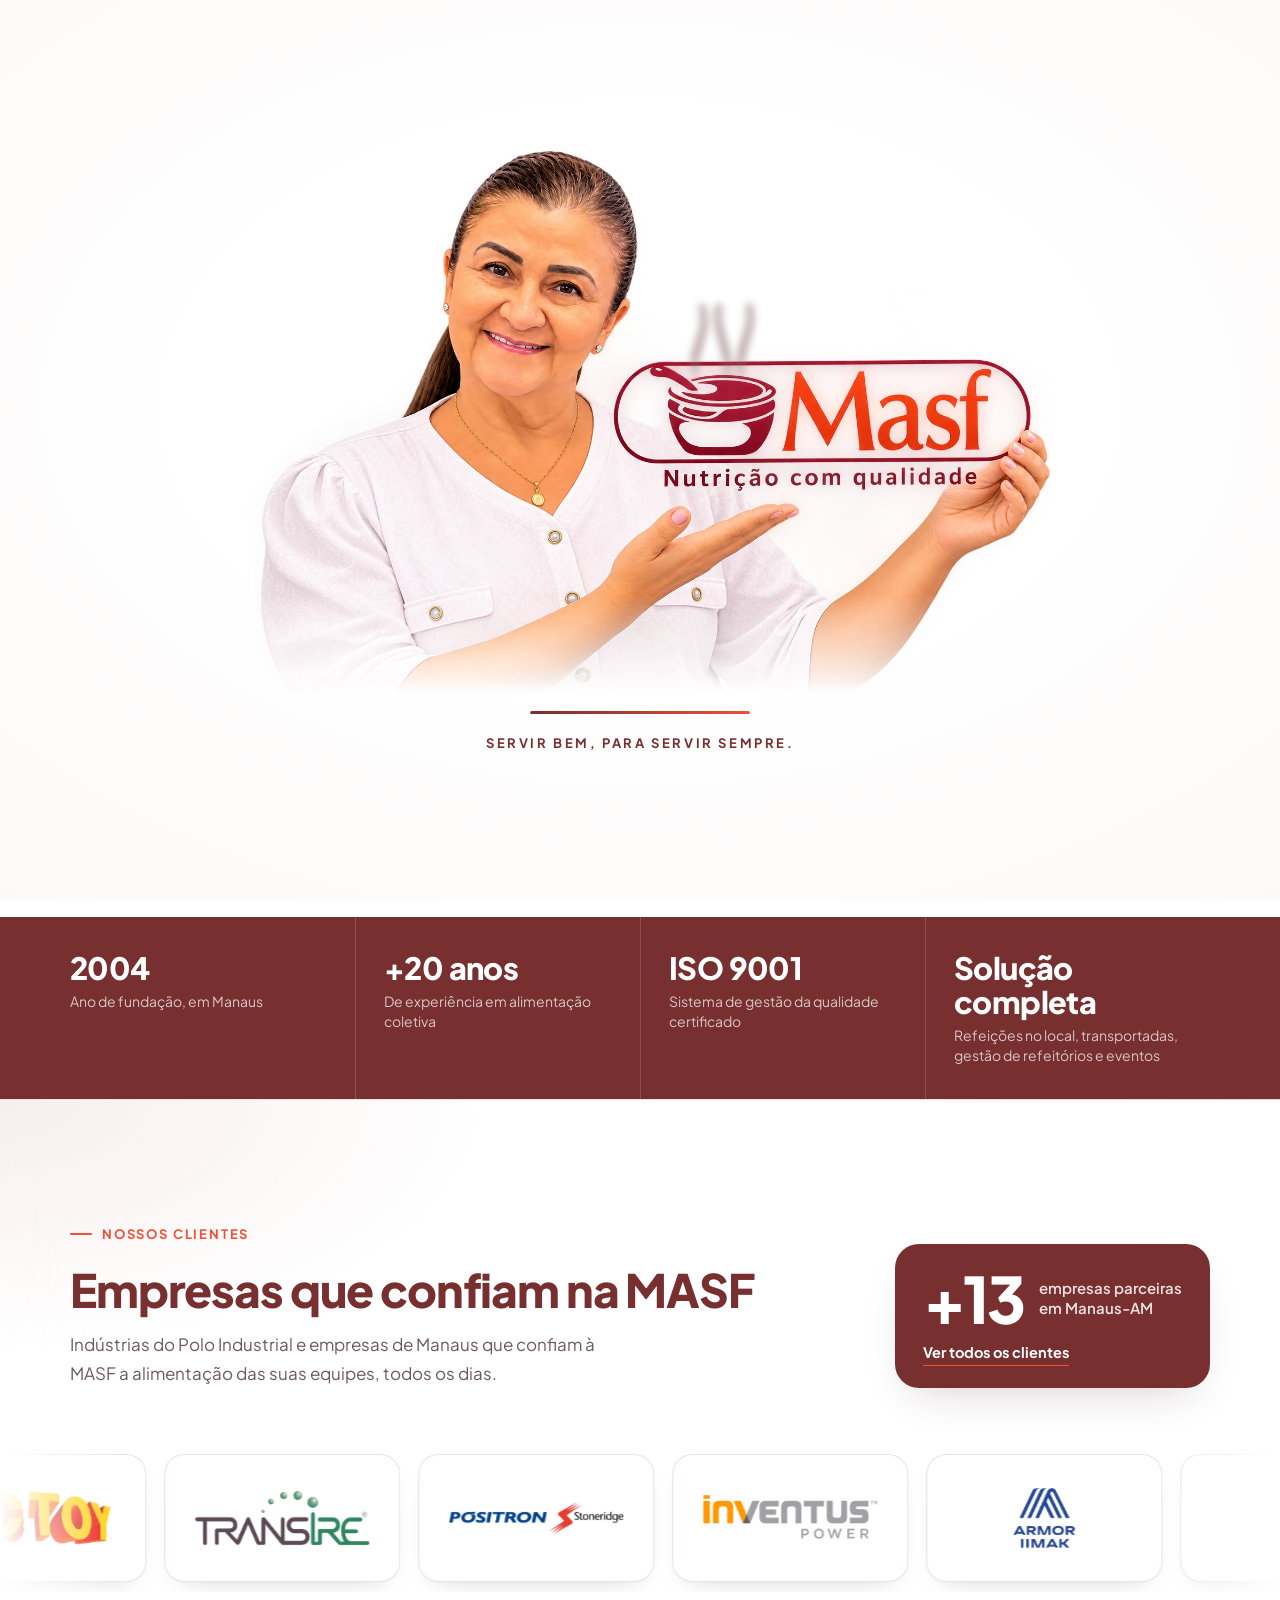
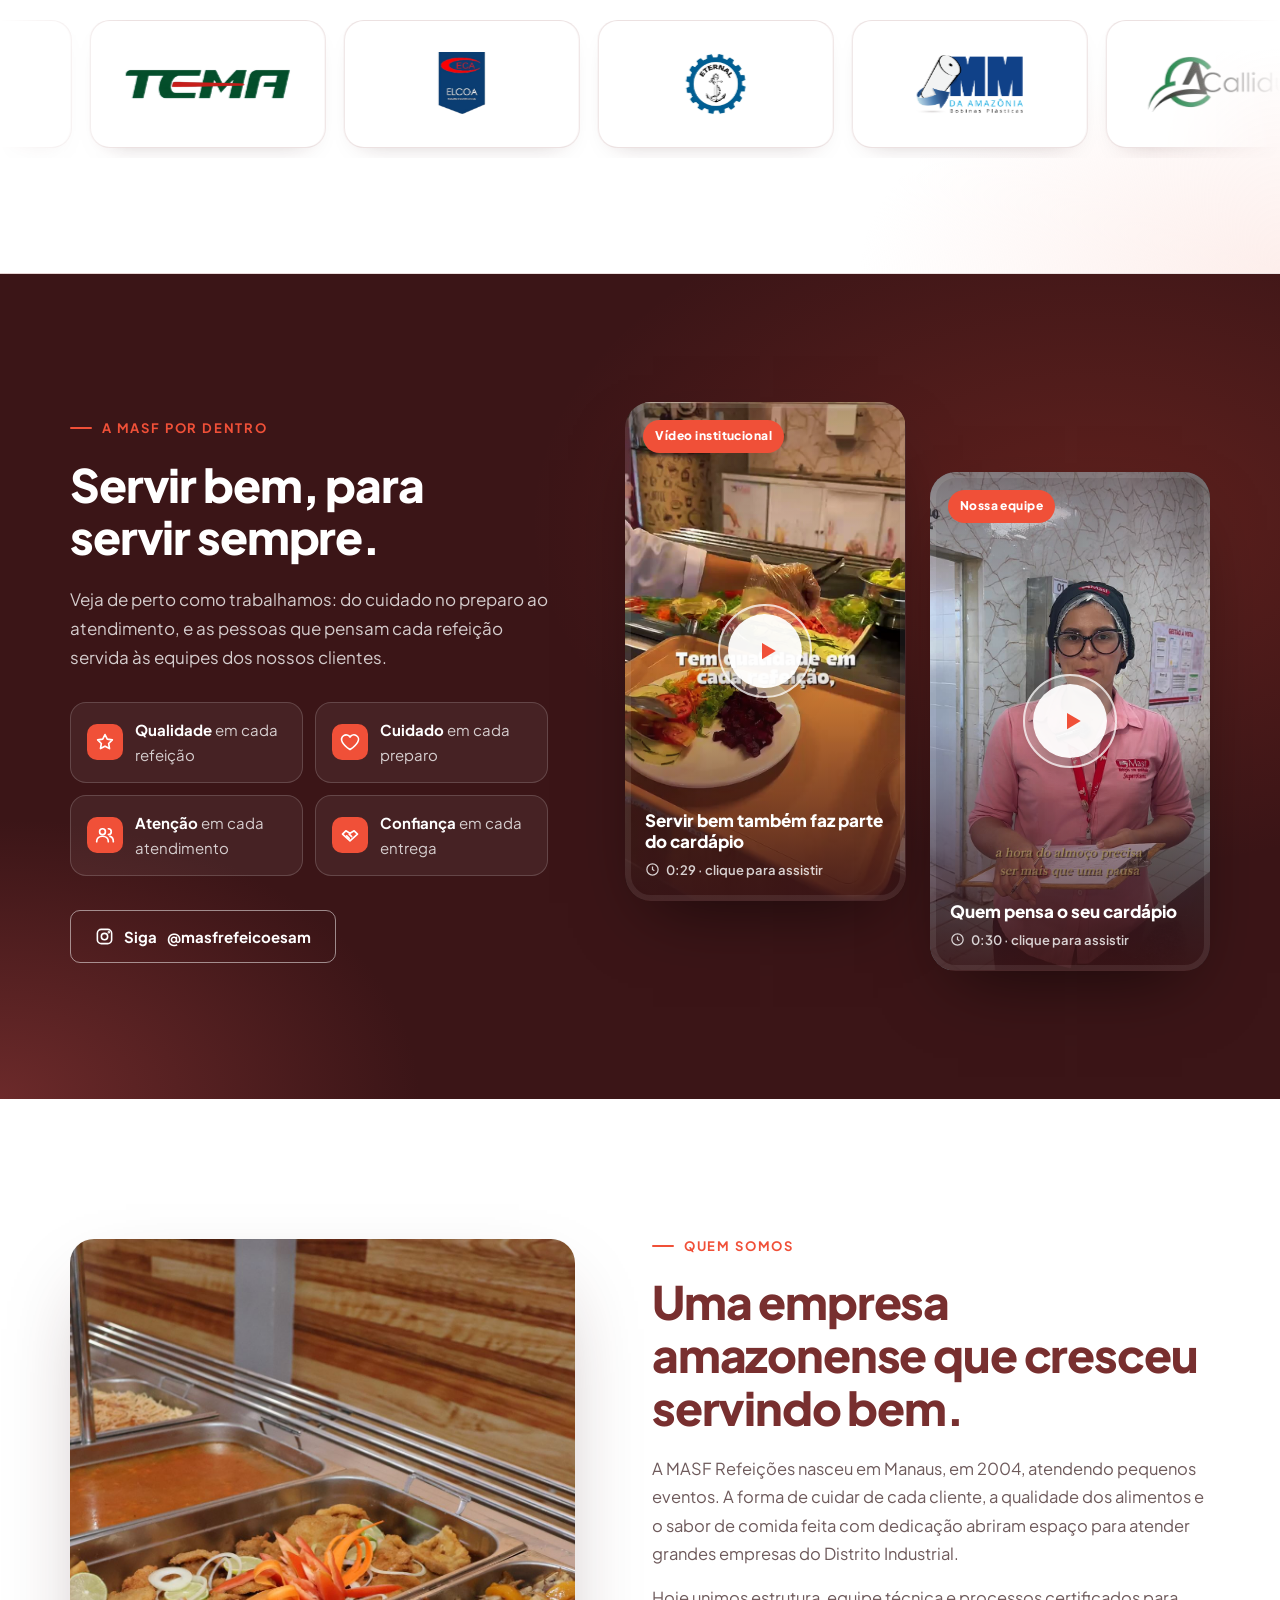
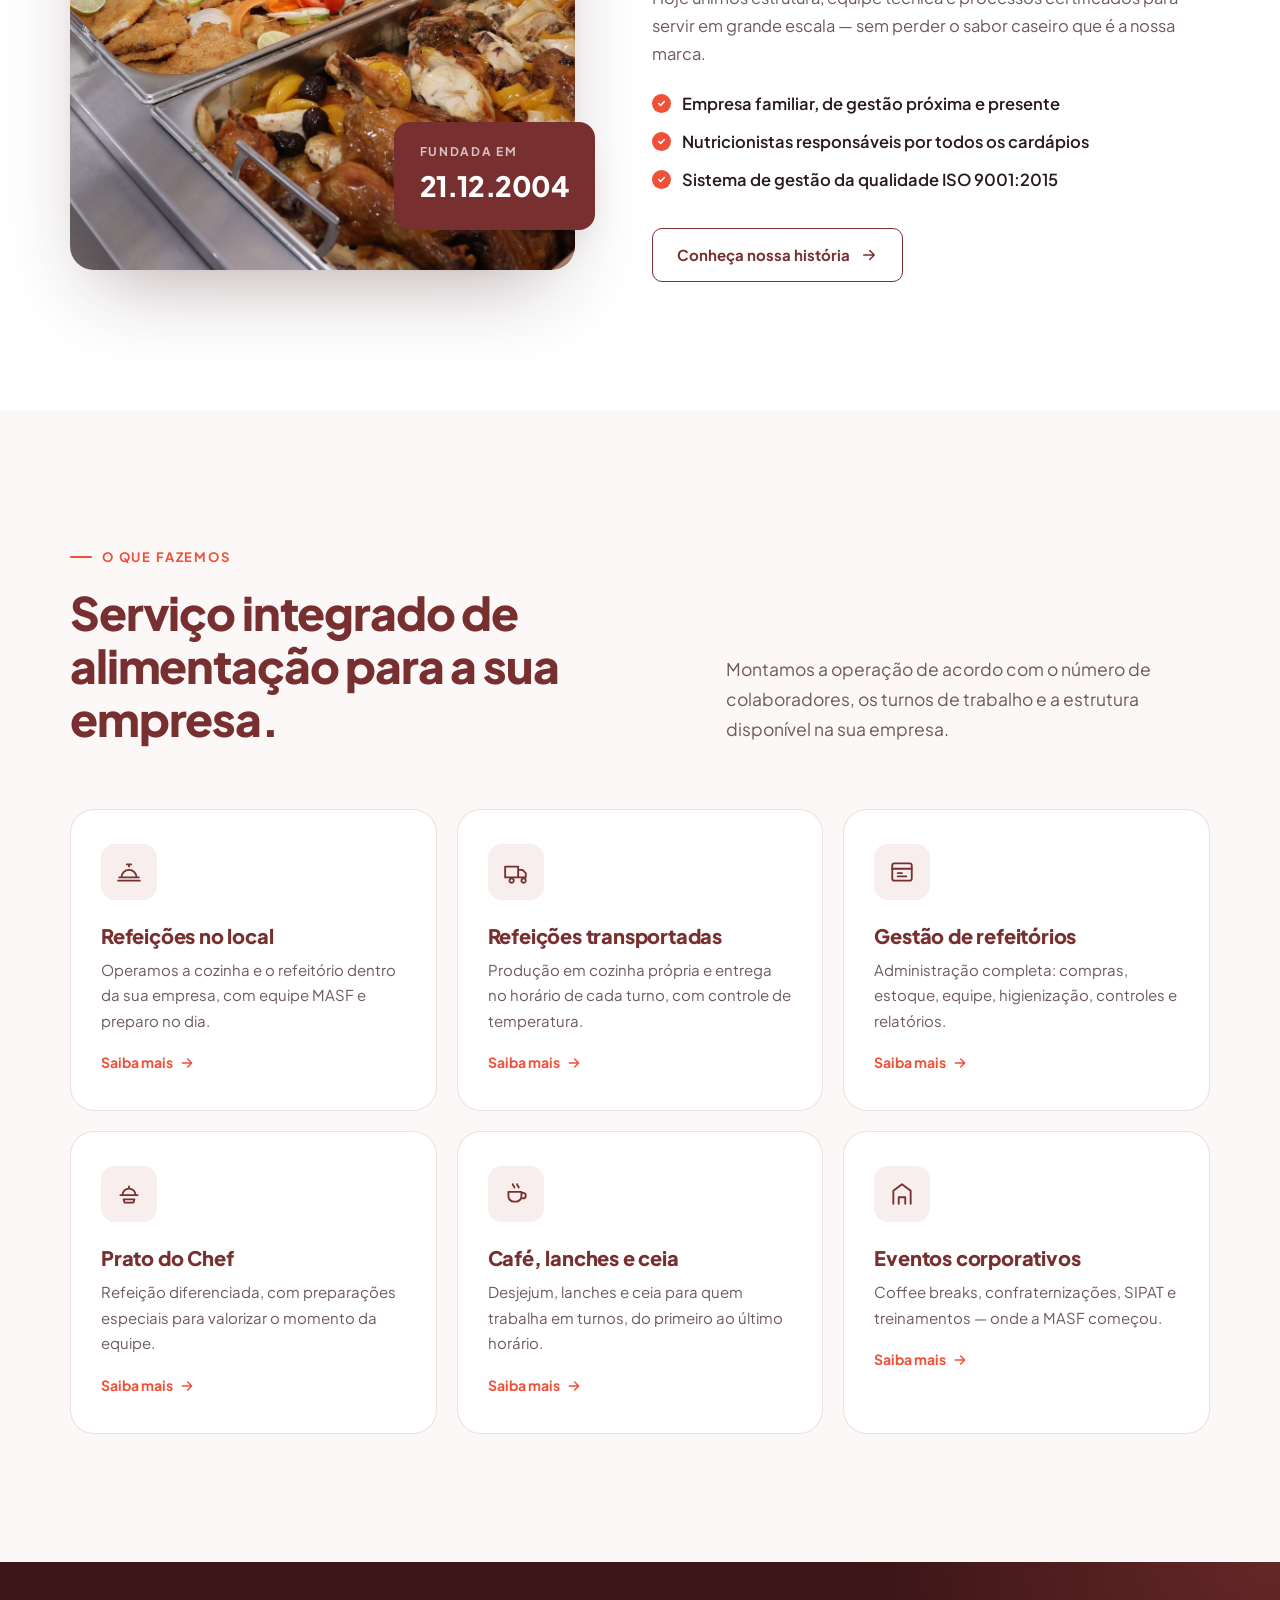
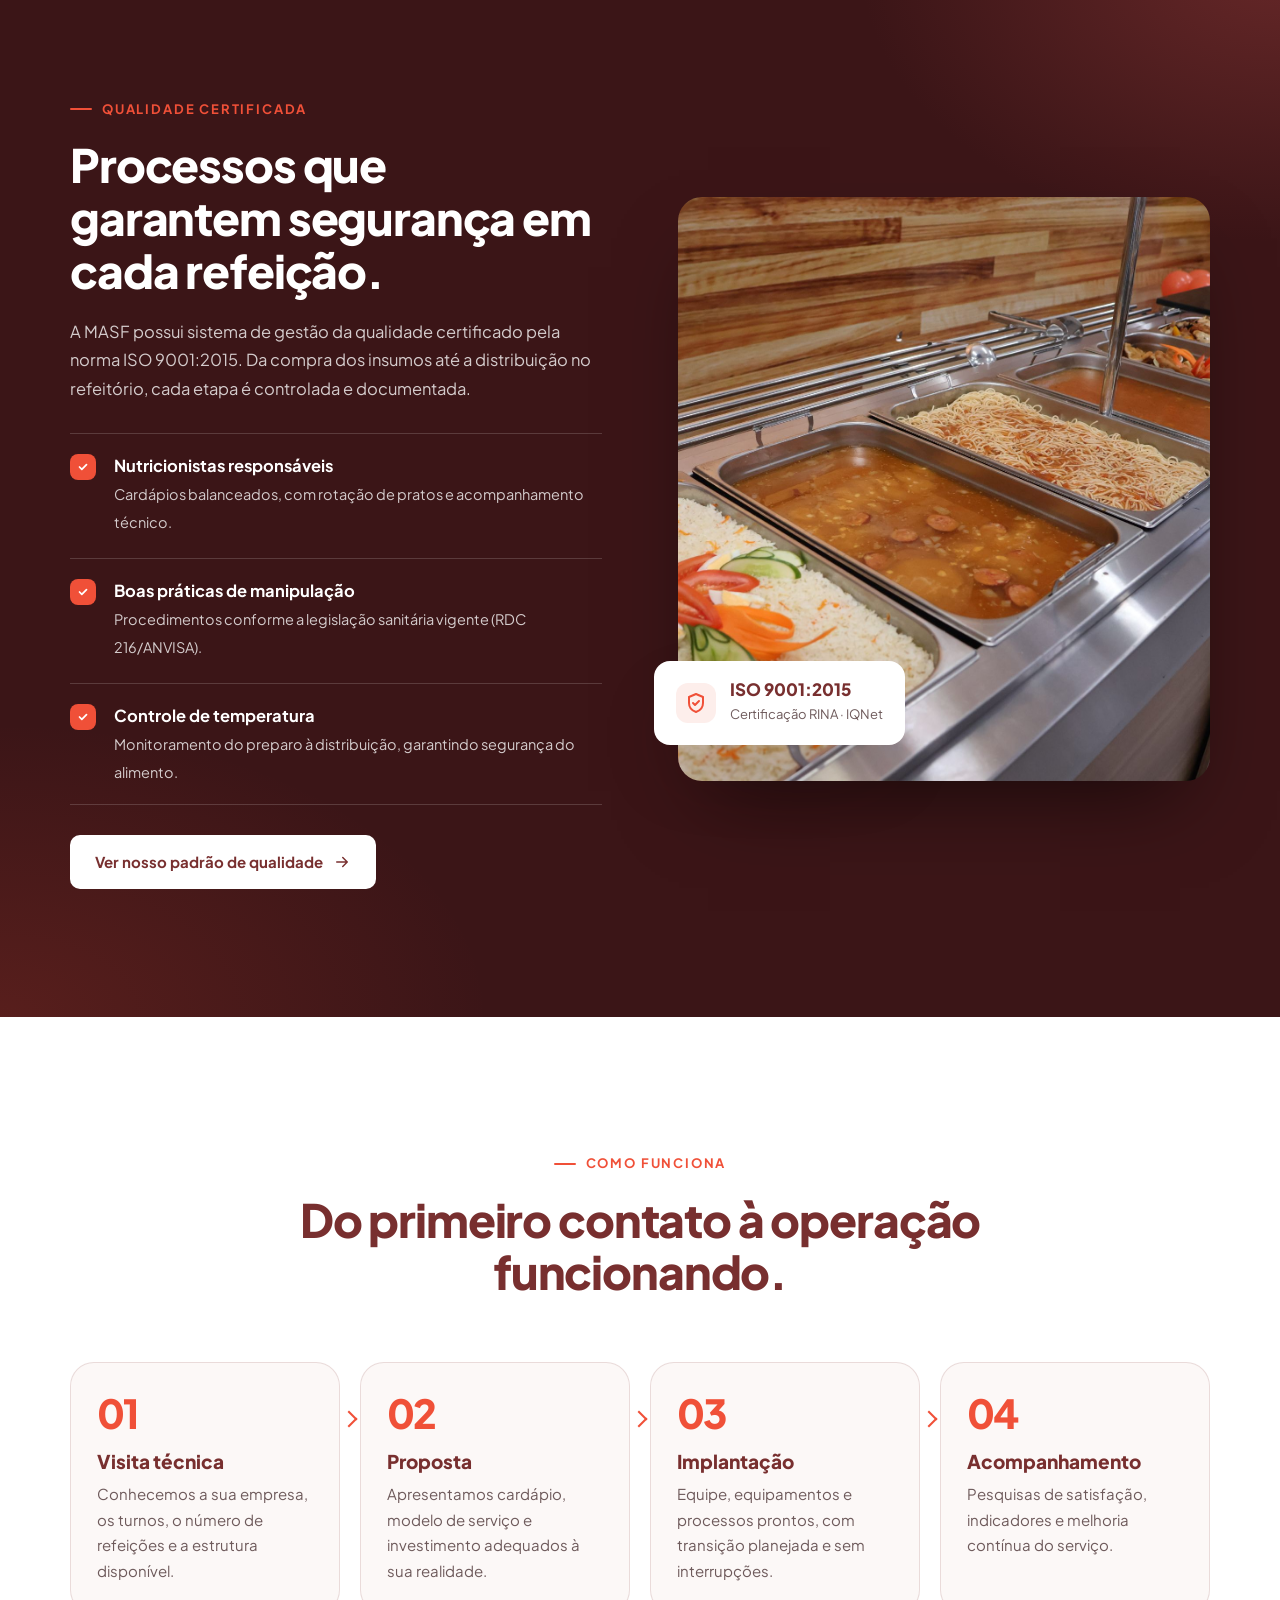
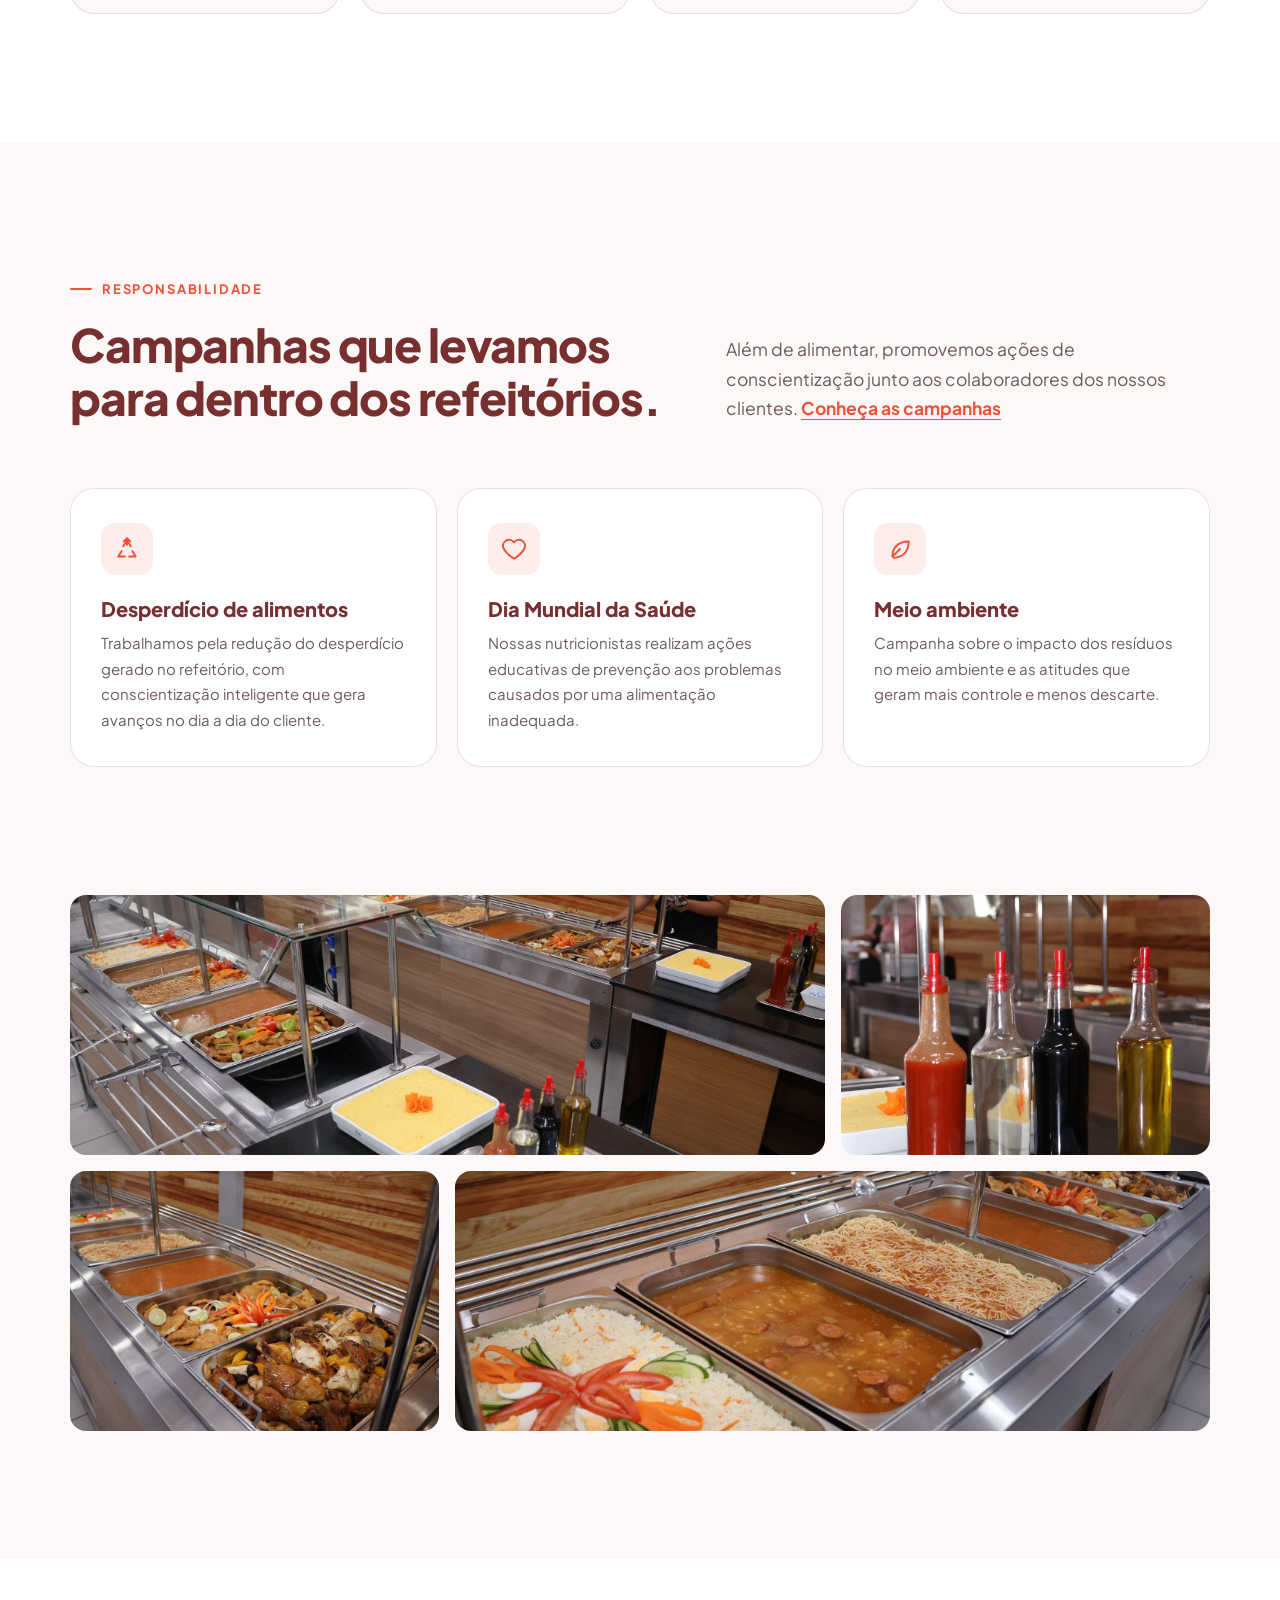
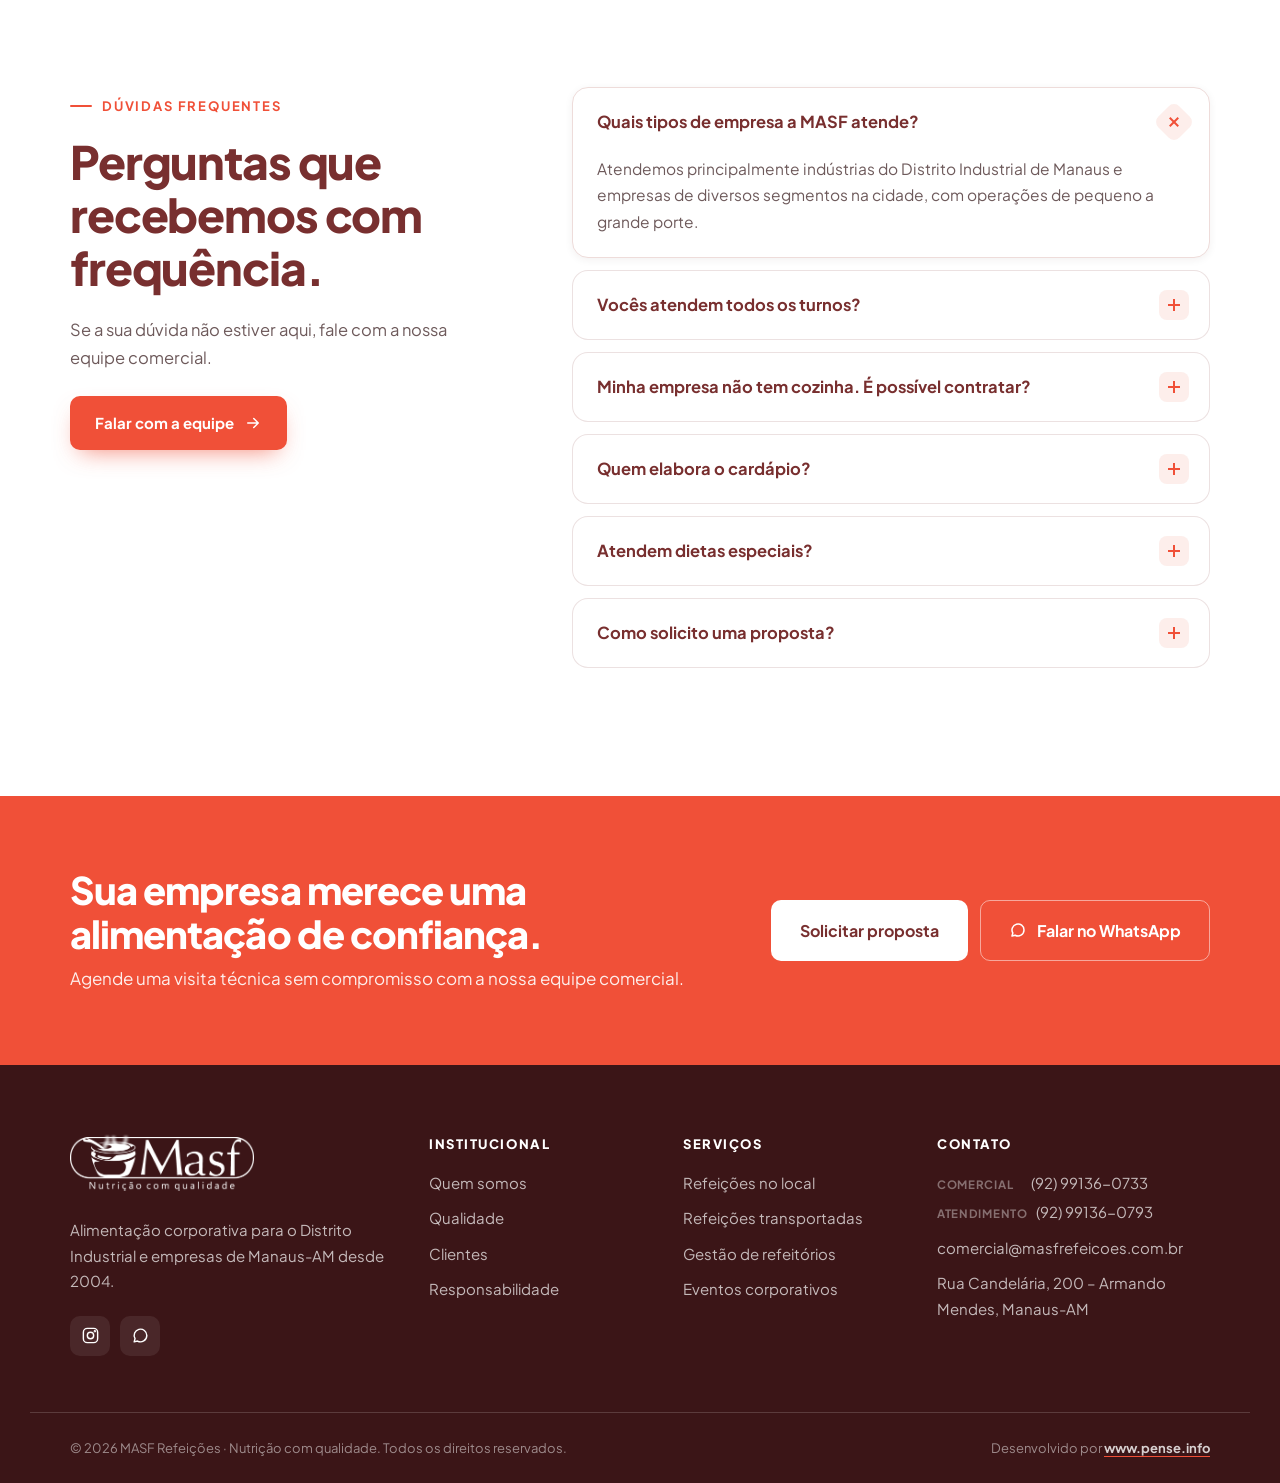
==== commit 93f65cce: "Adiciona Maristelma Silva (CEO) na seção Liderança Co-Authored-By: Claude Opus 5.5 <noreply@anthropi" ====
--- a/index.html
+++ b/index.html
@@ -17,7 +17,7 @@
   <link rel="preconnect" href="https://fonts.googleapis.com">
   <link rel="preconnect" href="https://fonts.gstatic.com" crossorigin>
   <link href="https://fonts.googleapis.com/css2?family=Plus+Jakarta+Sans:wght@400;500;600;700;800&display=swap" rel="stylesheet">
-  <link rel="stylesheet" href="assets/css/style.css?v=murvqorw">
+  <link rel="stylesheet" href="assets/css/style.css?v=murvx1z6">
   <link rel="preload" as="image" href="assets/img/preloader-masf.webp">
 
 </head>
@@ -415,6 +415,6 @@
   <button type="button" class="to-top" id="to-top" aria-label="Voltar ao topo"><svg viewBox="0 0 24 24" aria-hidden="true"><path d="M12 19V5M5 12l7-7 7 7"/></svg></button>
   <a href="#" class="wa-float" data-whatsapp-link target="_blank" rel="noopener" aria-label="Falar pelo WhatsApp"><svg viewBox="0 0 32 32" aria-hidden="true"><path d="M16 3a13 13 0 00-11.2 19.6L3 29l6.6-1.7A13 13 0 1016 3zm0 23.7c-2 0-4-.6-5.7-1.6l-.4-.2-3.9 1 1-3.8-.3-.4A10.7 10.7 0 1116 26.7zm5.9-8c-.3-.2-1.9-1-2.2-1-.3-.1-.5-.2-.7.2l-1 1.2c-.2.2-.4.2-.7.1a8.8 8.8 0 01-4.4-3.8c-.3-.6.3-.5 1-1.7.1-.2 0-.4 0-.5l-1-2.4c-.3-.6-.5-.5-.7-.5h-.6c-.2 0-.6.1-.9.4-.3.3-1.2 1.1-1.2 2.8s1.2 3.3 1.4 3.5c.2.2 2.4 3.7 5.8 5.2 2.2.9 3 1 4.1.8.7-.1 1.9-.8 2.2-1.5.3-.8.3-1.4.2-1.5l-.6-.3z"/></svg></a>
 
-  <script src="assets/js/main.js?v=murvqorw"></script>
+  <script src="assets/js/main.js?v=murvx1z6"></script>
 </body>
 </html>
--- a/assets/css/style.css
+++ b/assets/css/style.css
@@ -1667,3 +1667,7 @@
 .form__done p { max-width: 380px; margin: 0 0 12px; color: var(--muted); }
 
 .wa-chooser__head small { display: block; line-height: 1.35; }
+
+/* Foto da CEO: enquadra rosto e ombros */
+.leader__photo { background: linear-gradient(180deg, #ffffff 0%, var(--wine-50) 100%); }
+.leader__photo img { object-position: 50% 20%; }
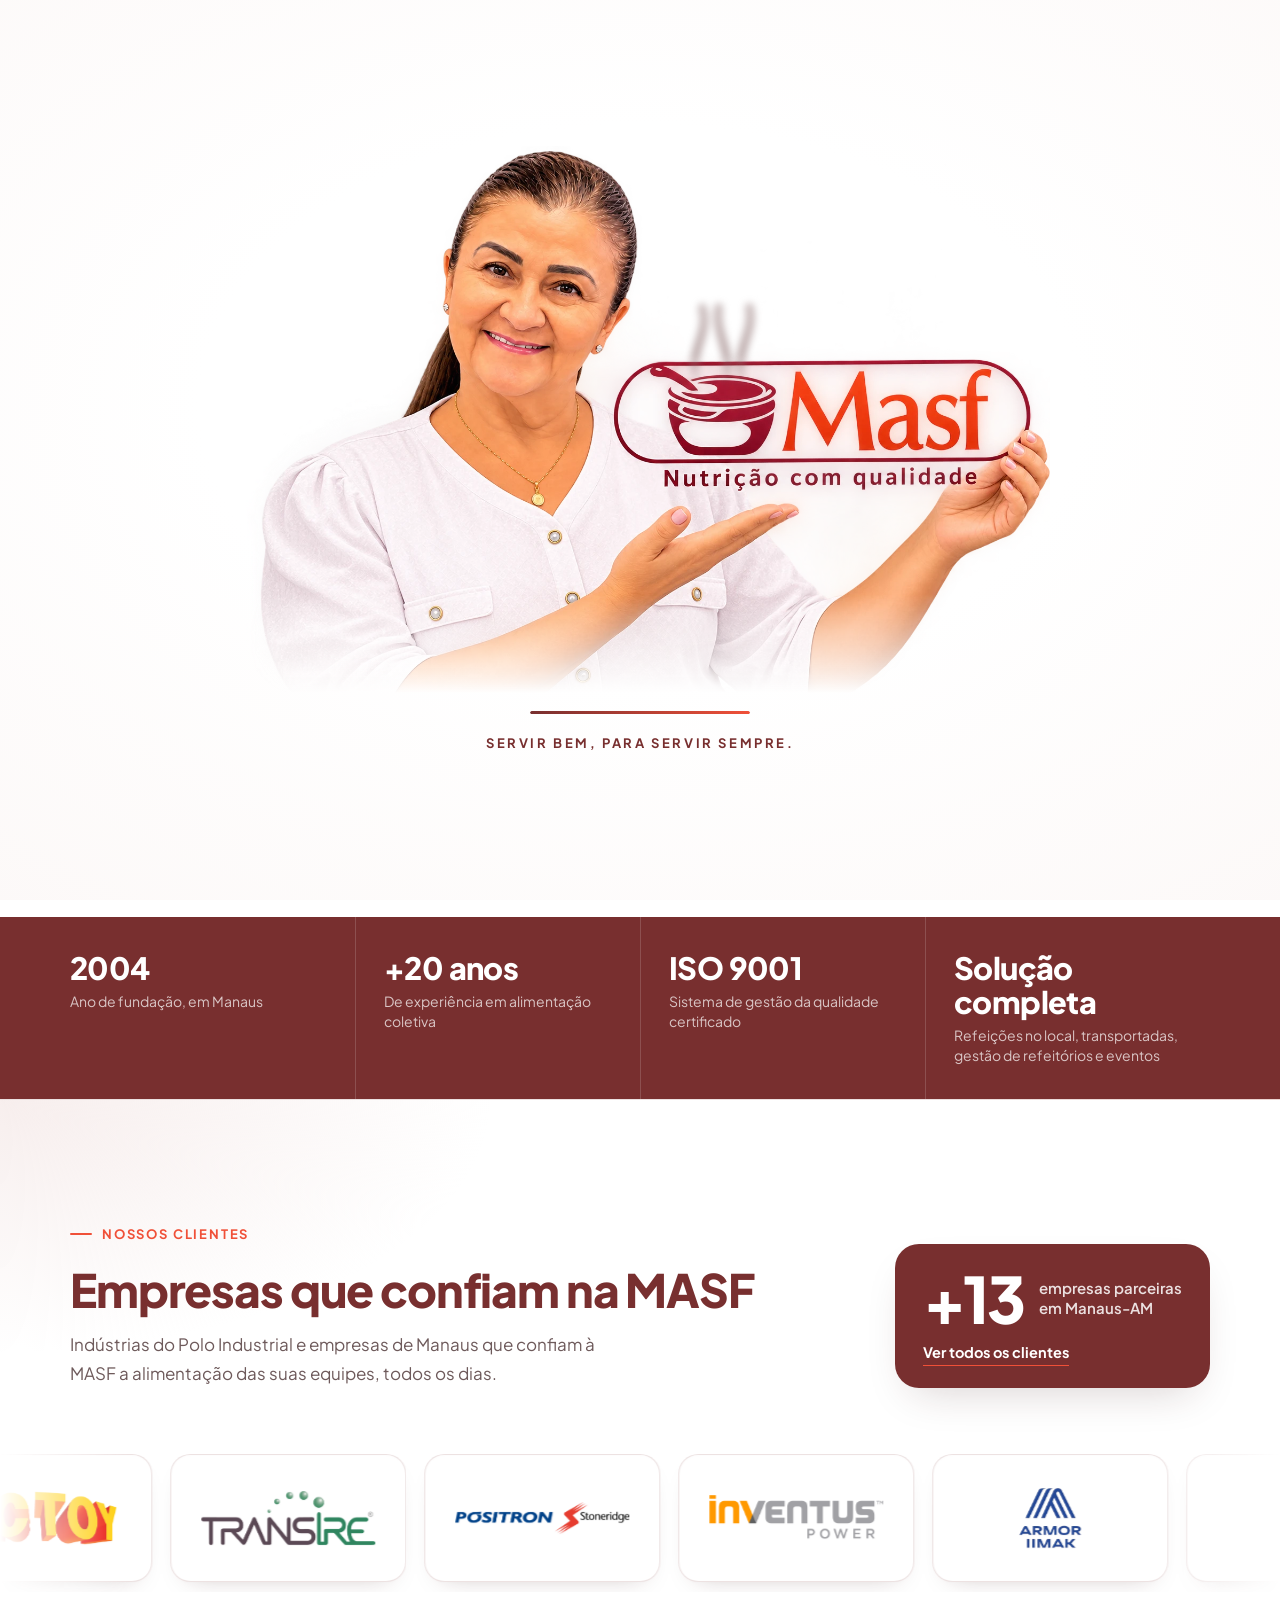
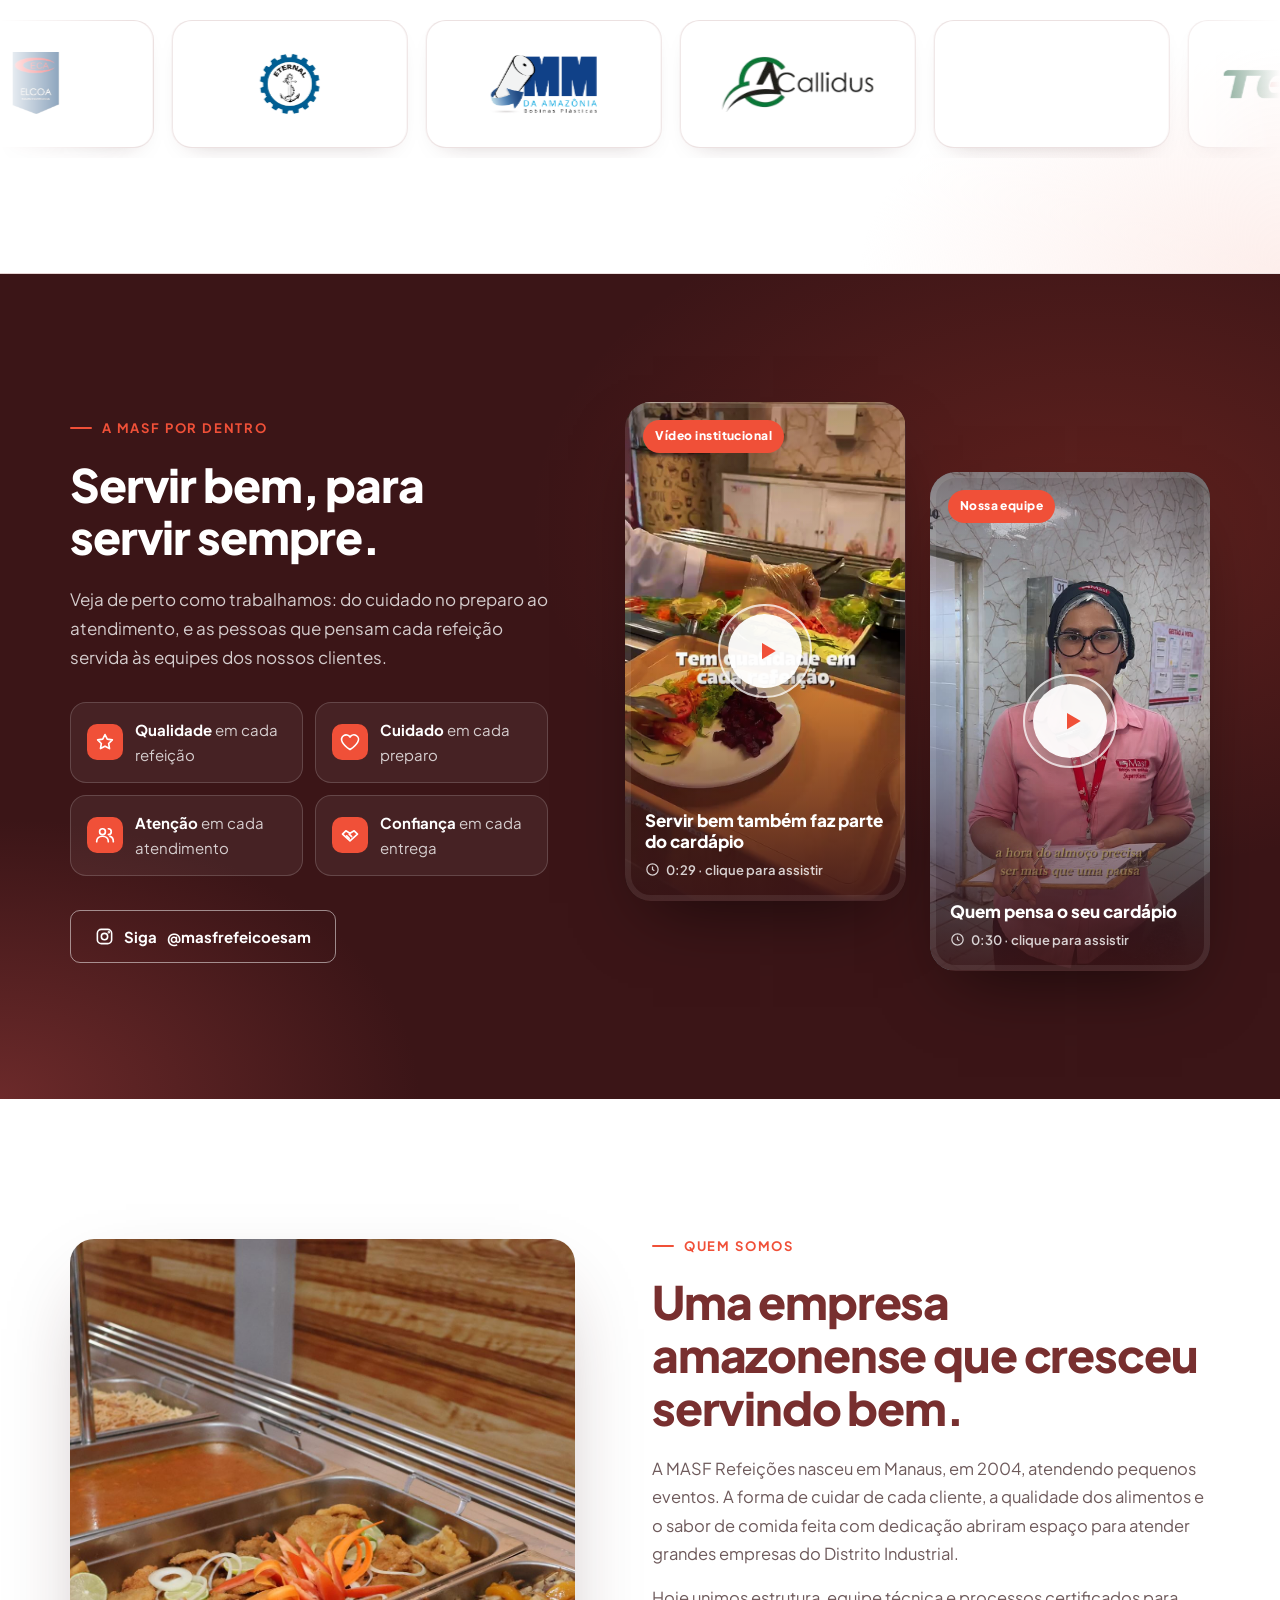
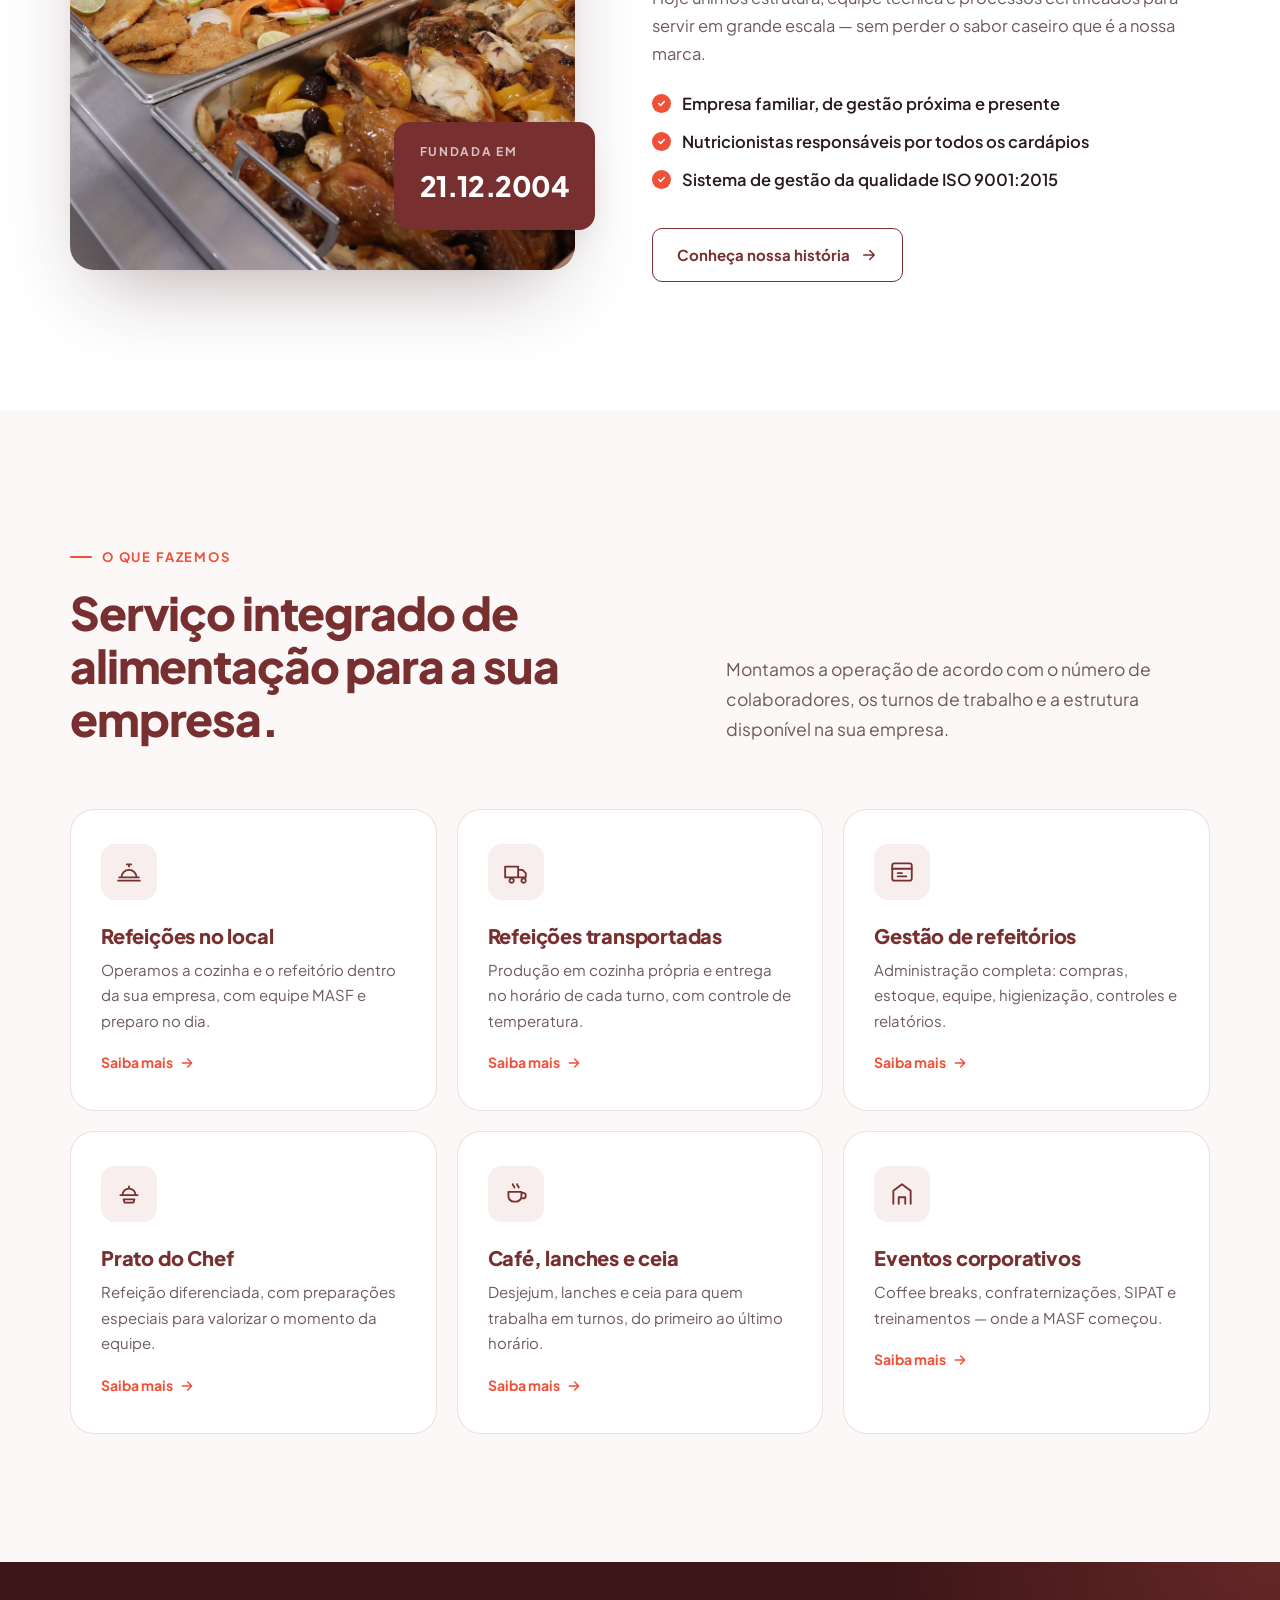
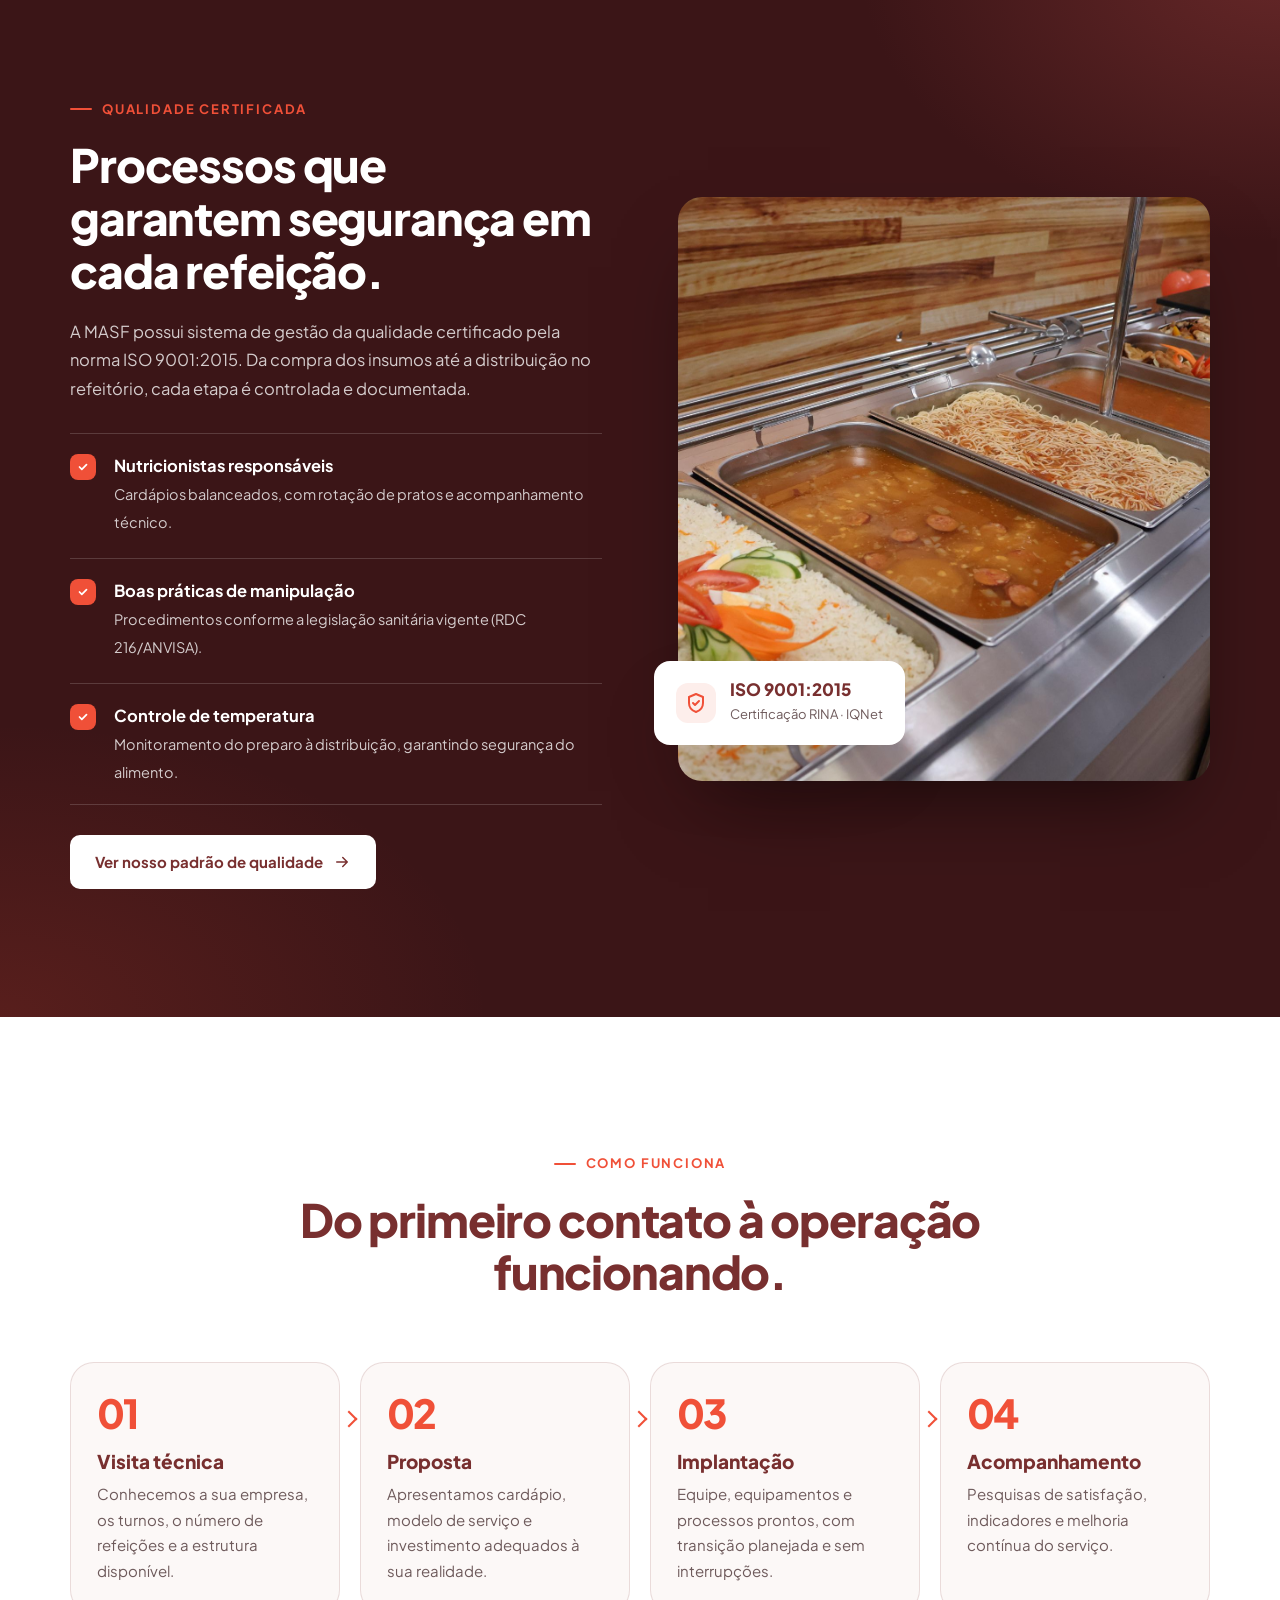
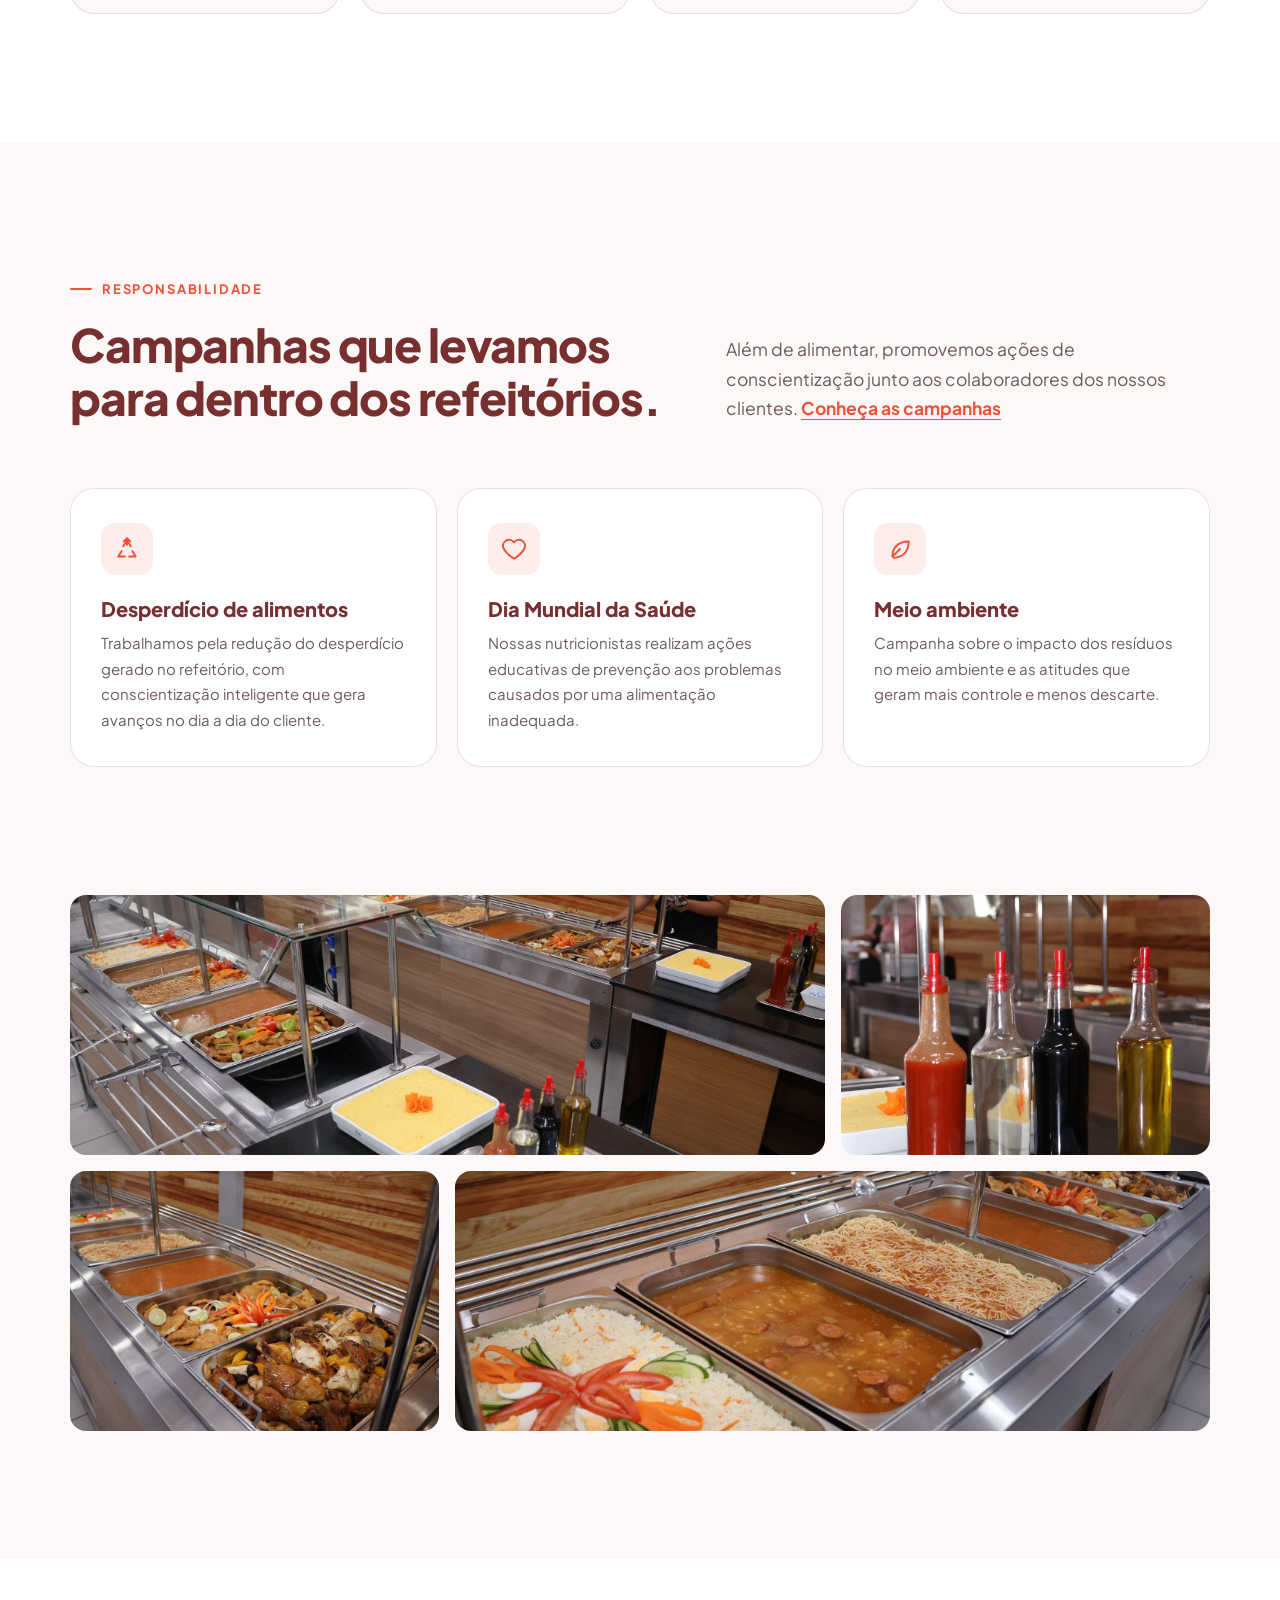
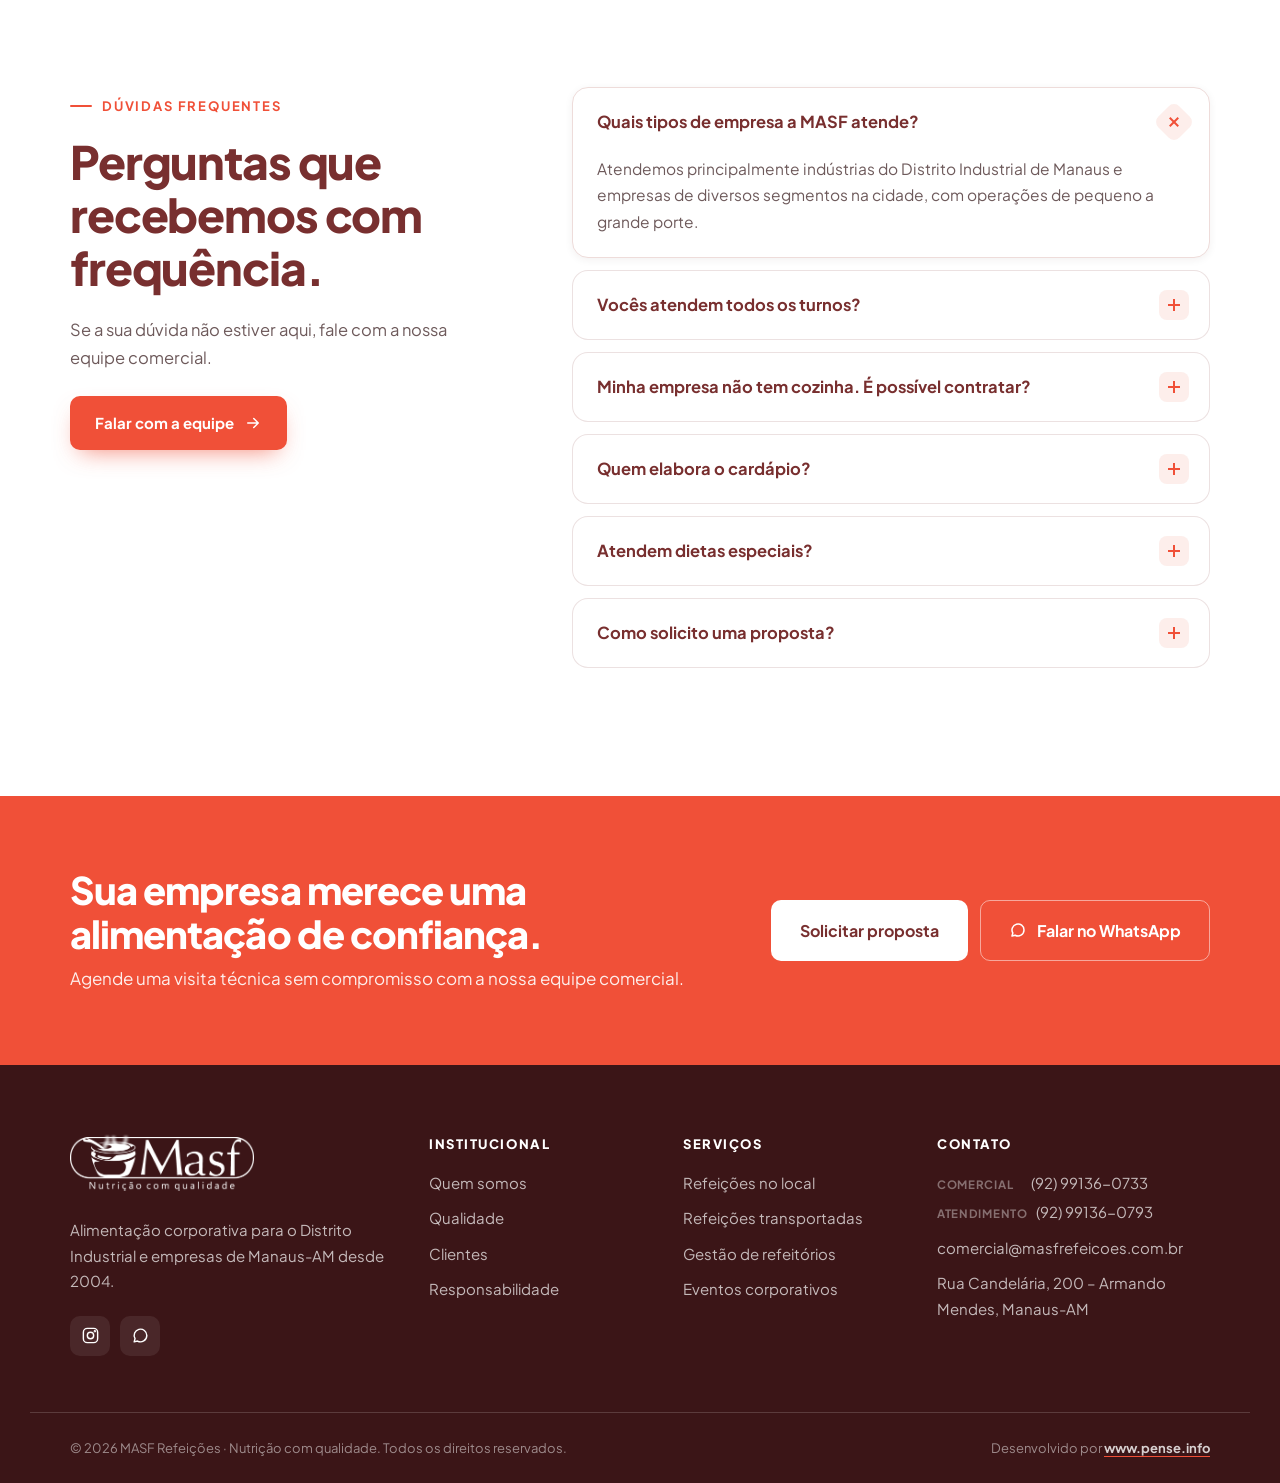
==== commit 889e3e02: "Adiciona imagem de compartilhamento (WhatsApp/redes) 1200x630 Co-Authored-By: Claude Opus 5.5 <norep" ====
--- a/index.html
+++ b/index.html
@@ -13,11 +13,20 @@
   <meta property="og:locale" content="pt_BR">
   <meta property="og:title" content="MASF Refeições | Alimentação Corporativa em Manaus desde 2004">
   <meta property="og:description" content="MASF Refeições: alimentação corporativa para indústrias do Distrito Industrial e empresas de Manaus-AM desde 2004. Certificação ISO 9001:2015, cardápios planejados por nutricionistas e equipe própria.">
-  <meta property="og:image" content="https://masfrefeicoes.com.br/assets/img/refeitorio-masf.jpg">
+  <meta property="og:site_name" content="MASF Refeições">
+  <meta property="og:url" content="https://masfrefeicoes.com.br/">
+  <meta property="og:image" content="https://masfrefeicoes.com.br/assets/img/og-masf.jpg">
+  <meta property="og:image:secure_url" content="https://masfrefeicoes.com.br/assets/img/og-masf.jpg">
+  <meta property="og:image:type" content="image/jpeg">
+  <meta property="og:image:width" content="1200">
+  <meta property="og:image:height" content="630">
+  <meta property="og:image:alt" content="MASF Refeições — Nutrição com qualidade. Alimentação corporativa para a indústria de Manaus.">
+  <meta name="twitter:card" content="summary_large_image">
+  <meta name="twitter:image" content="https://masfrefeicoes.com.br/assets/img/og-masf.jpg">
   <link rel="preconnect" href="https://fonts.googleapis.com">
   <link rel="preconnect" href="https://fonts.gstatic.com" crossorigin>
   <link href="https://fonts.googleapis.com/css2?family=Plus+Jakarta+Sans:wght@400;500;600;700;800&display=swap" rel="stylesheet">
-  <link rel="stylesheet" href="assets/css/style.css?v=murvx1z6">
+  <link rel="stylesheet" href="assets/css/style.css?v=mushupci">
   <link rel="preload" as="image" href="assets/img/preloader-masf.webp">
 
 </head>
@@ -415,6 +424,6 @@
   <button type="button" class="to-top" id="to-top" aria-label="Voltar ao topo"><svg viewBox="0 0 24 24" aria-hidden="true"><path d="M12 19V5M5 12l7-7 7 7"/></svg></button>
   <a href="#" class="wa-float" data-whatsapp-link target="_blank" rel="noopener" aria-label="Falar pelo WhatsApp"><svg viewBox="0 0 32 32" aria-hidden="true"><path d="M16 3a13 13 0 00-11.2 19.6L3 29l6.6-1.7A13 13 0 1016 3zm0 23.7c-2 0-4-.6-5.7-1.6l-.4-.2-3.9 1 1-3.8-.3-.4A10.7 10.7 0 1116 26.7zm5.9-8c-.3-.2-1.9-1-2.2-1-.3-.1-.5-.2-.7.2l-1 1.2c-.2.2-.4.2-.7.1a8.8 8.8 0 01-4.4-3.8c-.3-.6.3-.5 1-1.7.1-.2 0-.4 0-.5l-1-2.4c-.3-.6-.5-.5-.7-.5h-.6c-.2 0-.6.1-.9.4-.3.3-1.2 1.1-1.2 2.8s1.2 3.3 1.4 3.5c.2.2 2.4 3.7 5.8 5.2 2.2.9 3 1 4.1.8.7-.1 1.9-.8 2.2-1.5.3-.8.3-1.4.2-1.5l-.6-.3z"/></svg></a>
 
-  <script src="assets/js/main.js?v=murvx1z6"></script>
+  <script src="assets/js/main.js?v=mushupci"></script>
 </body>
 </html>
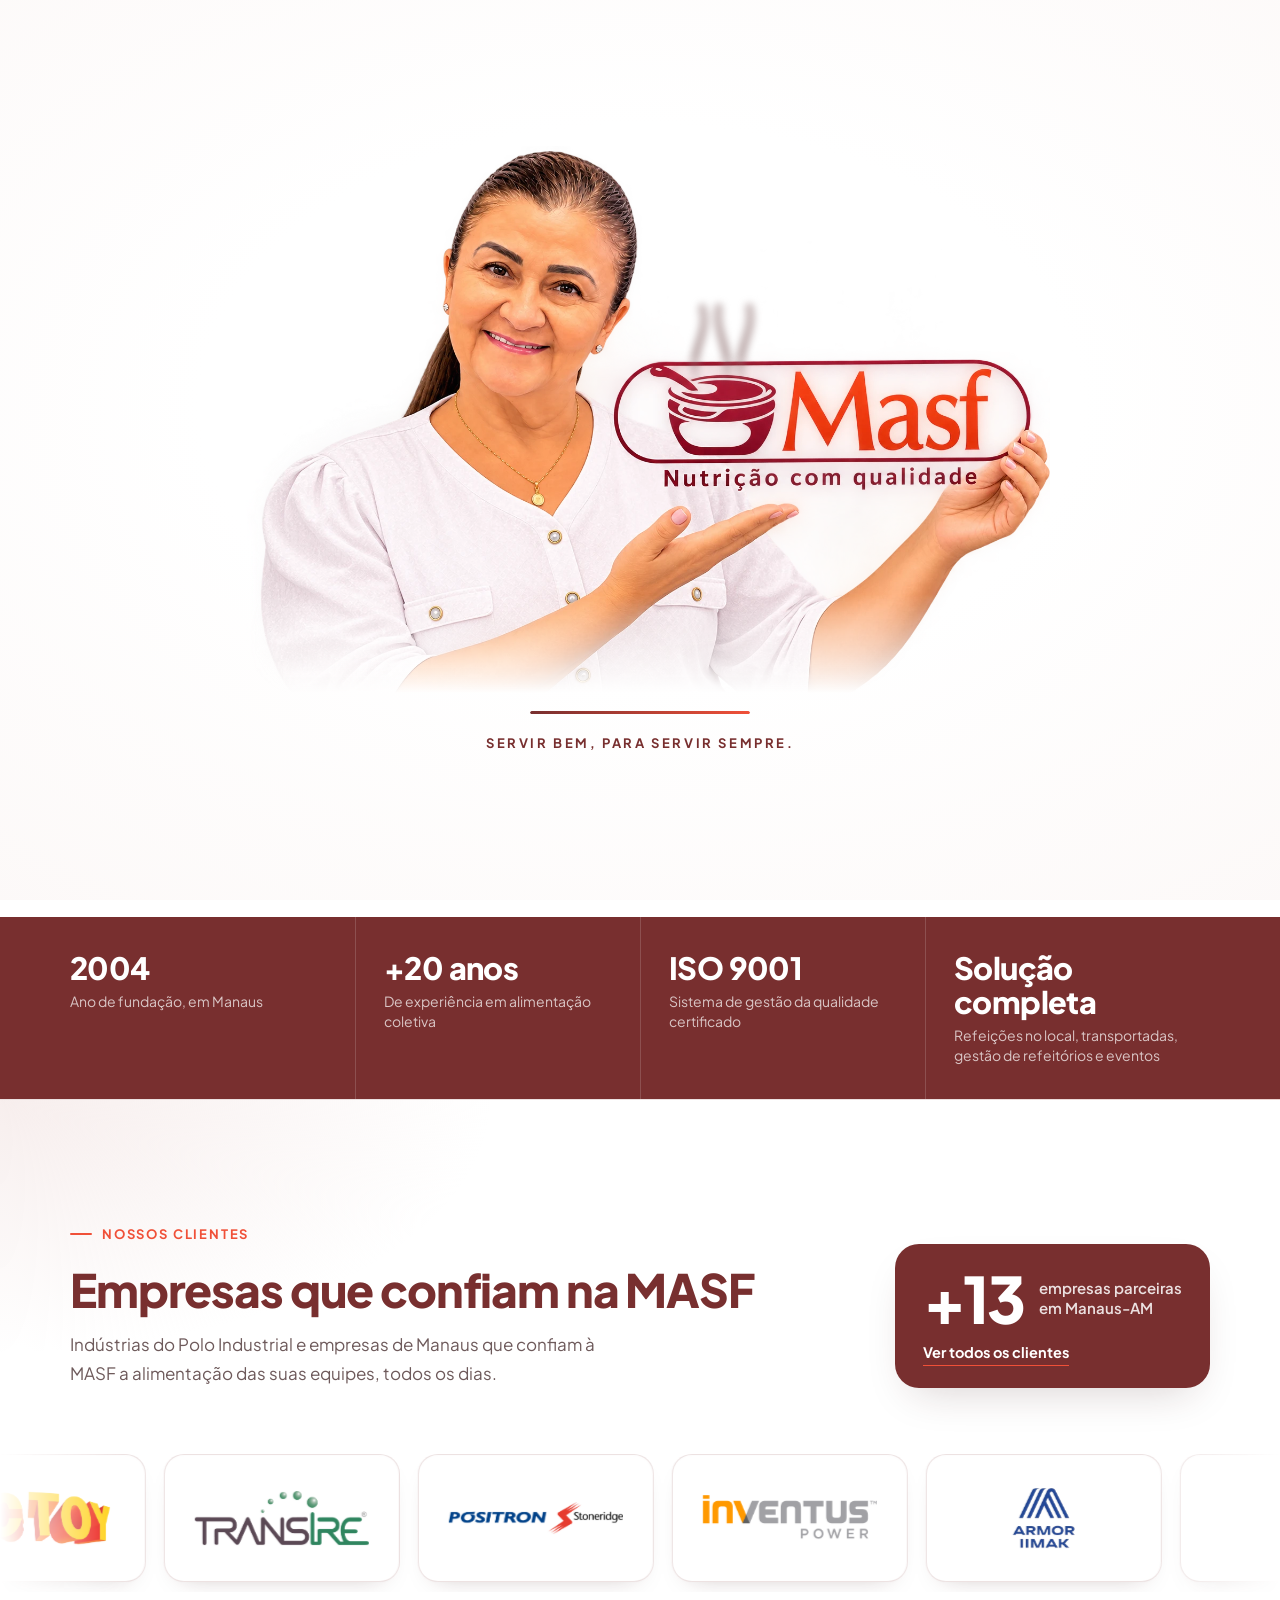
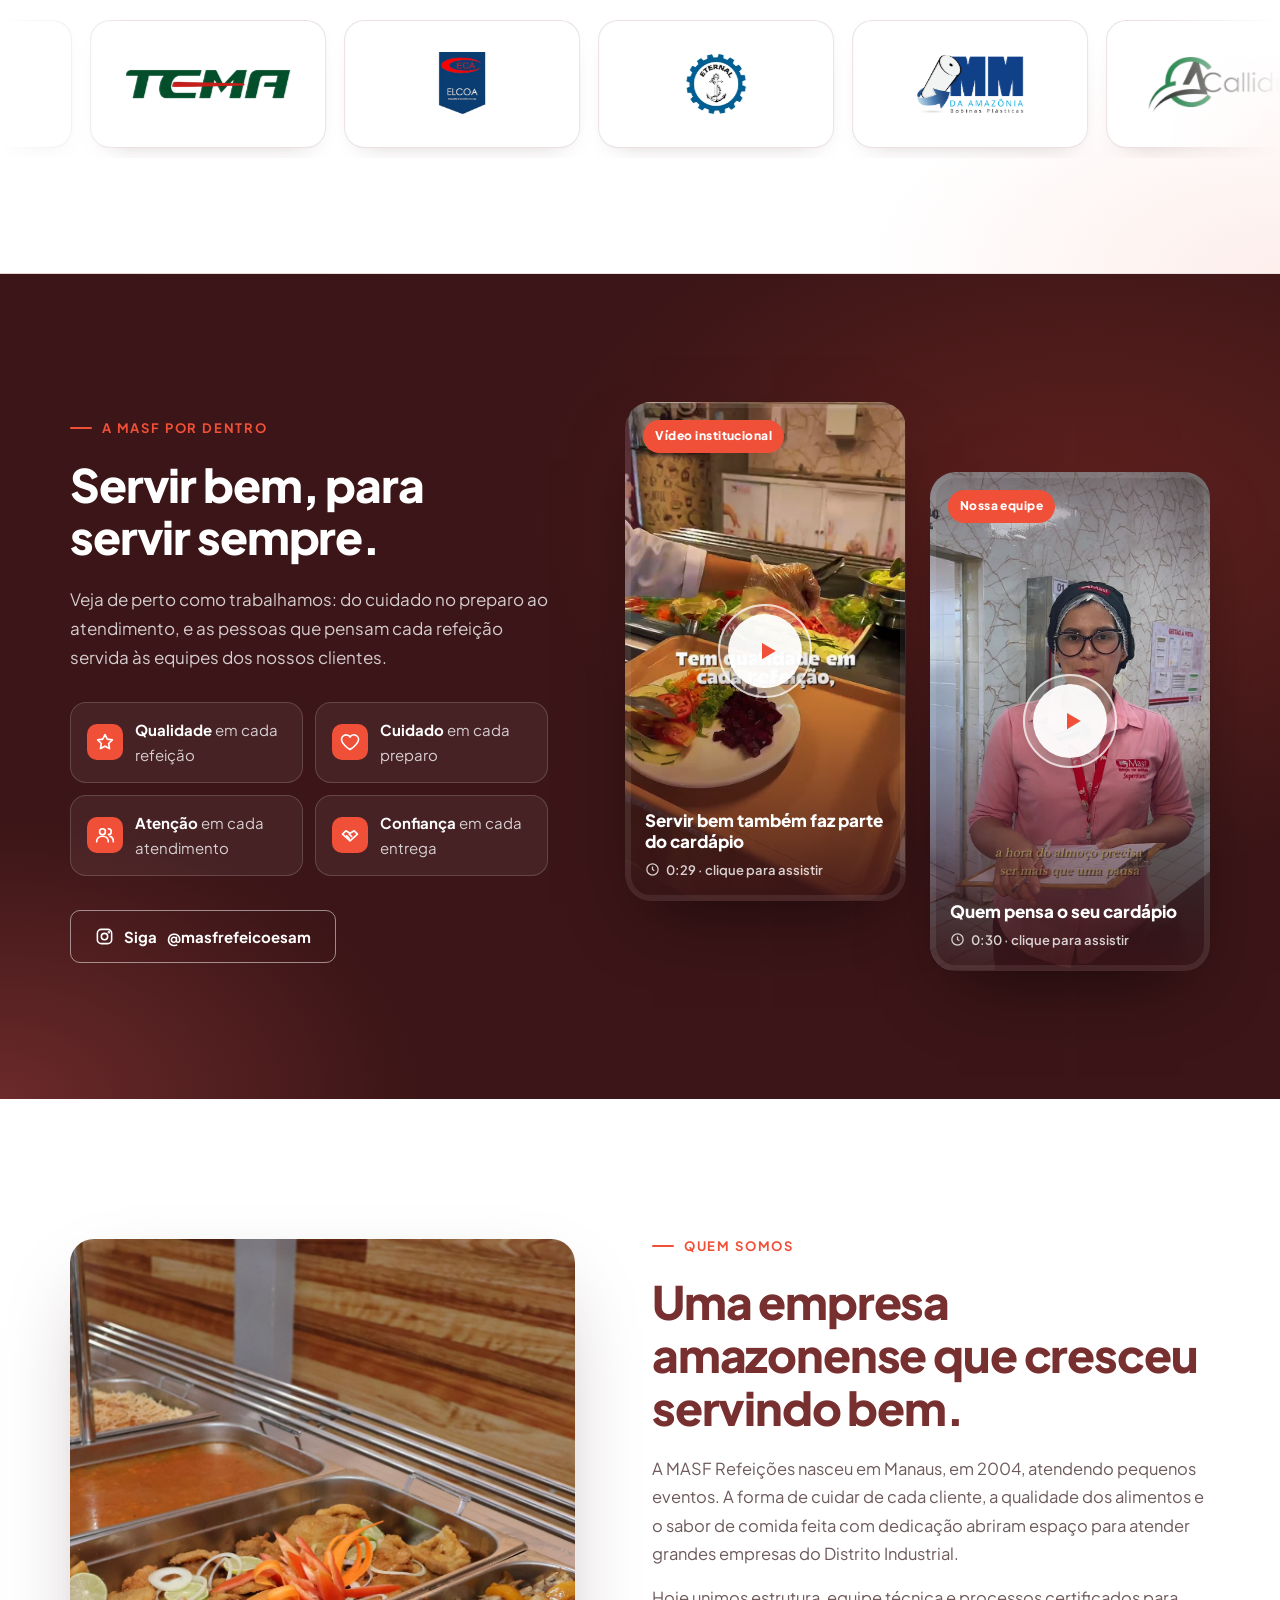
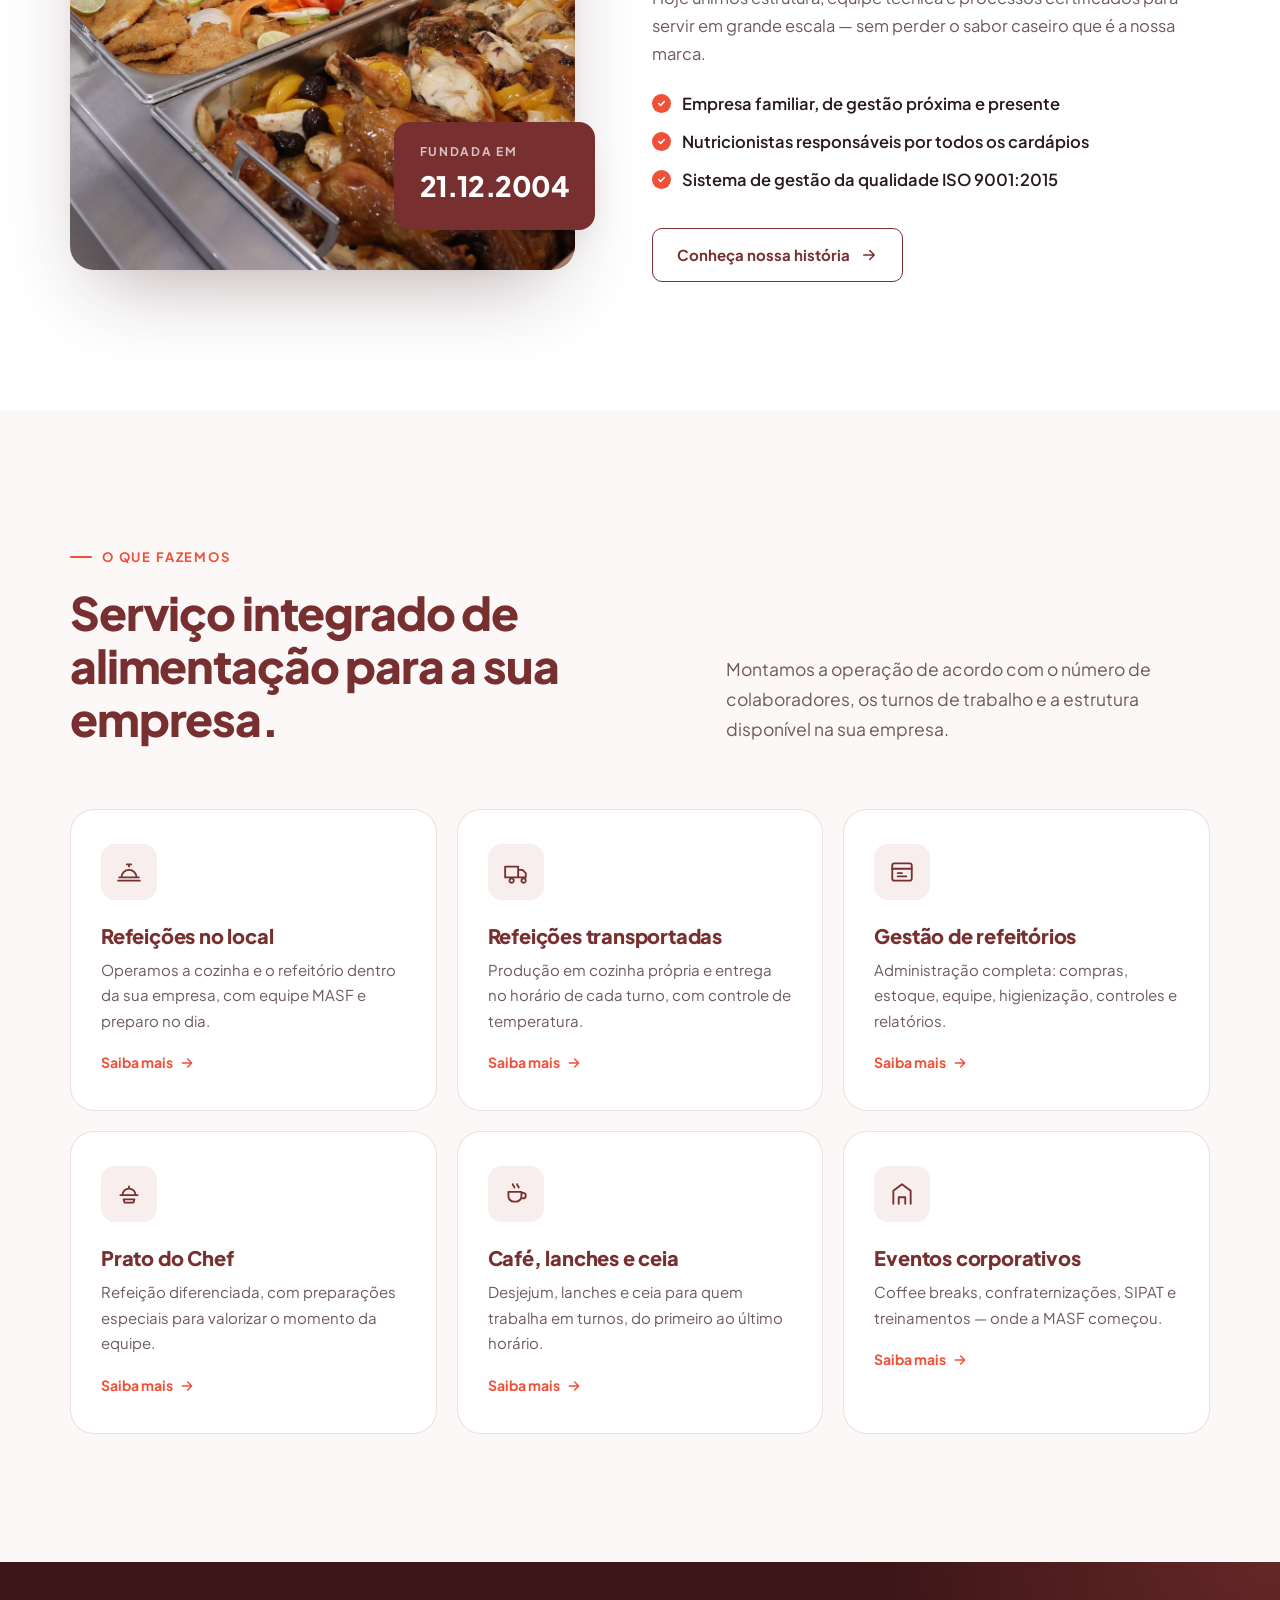
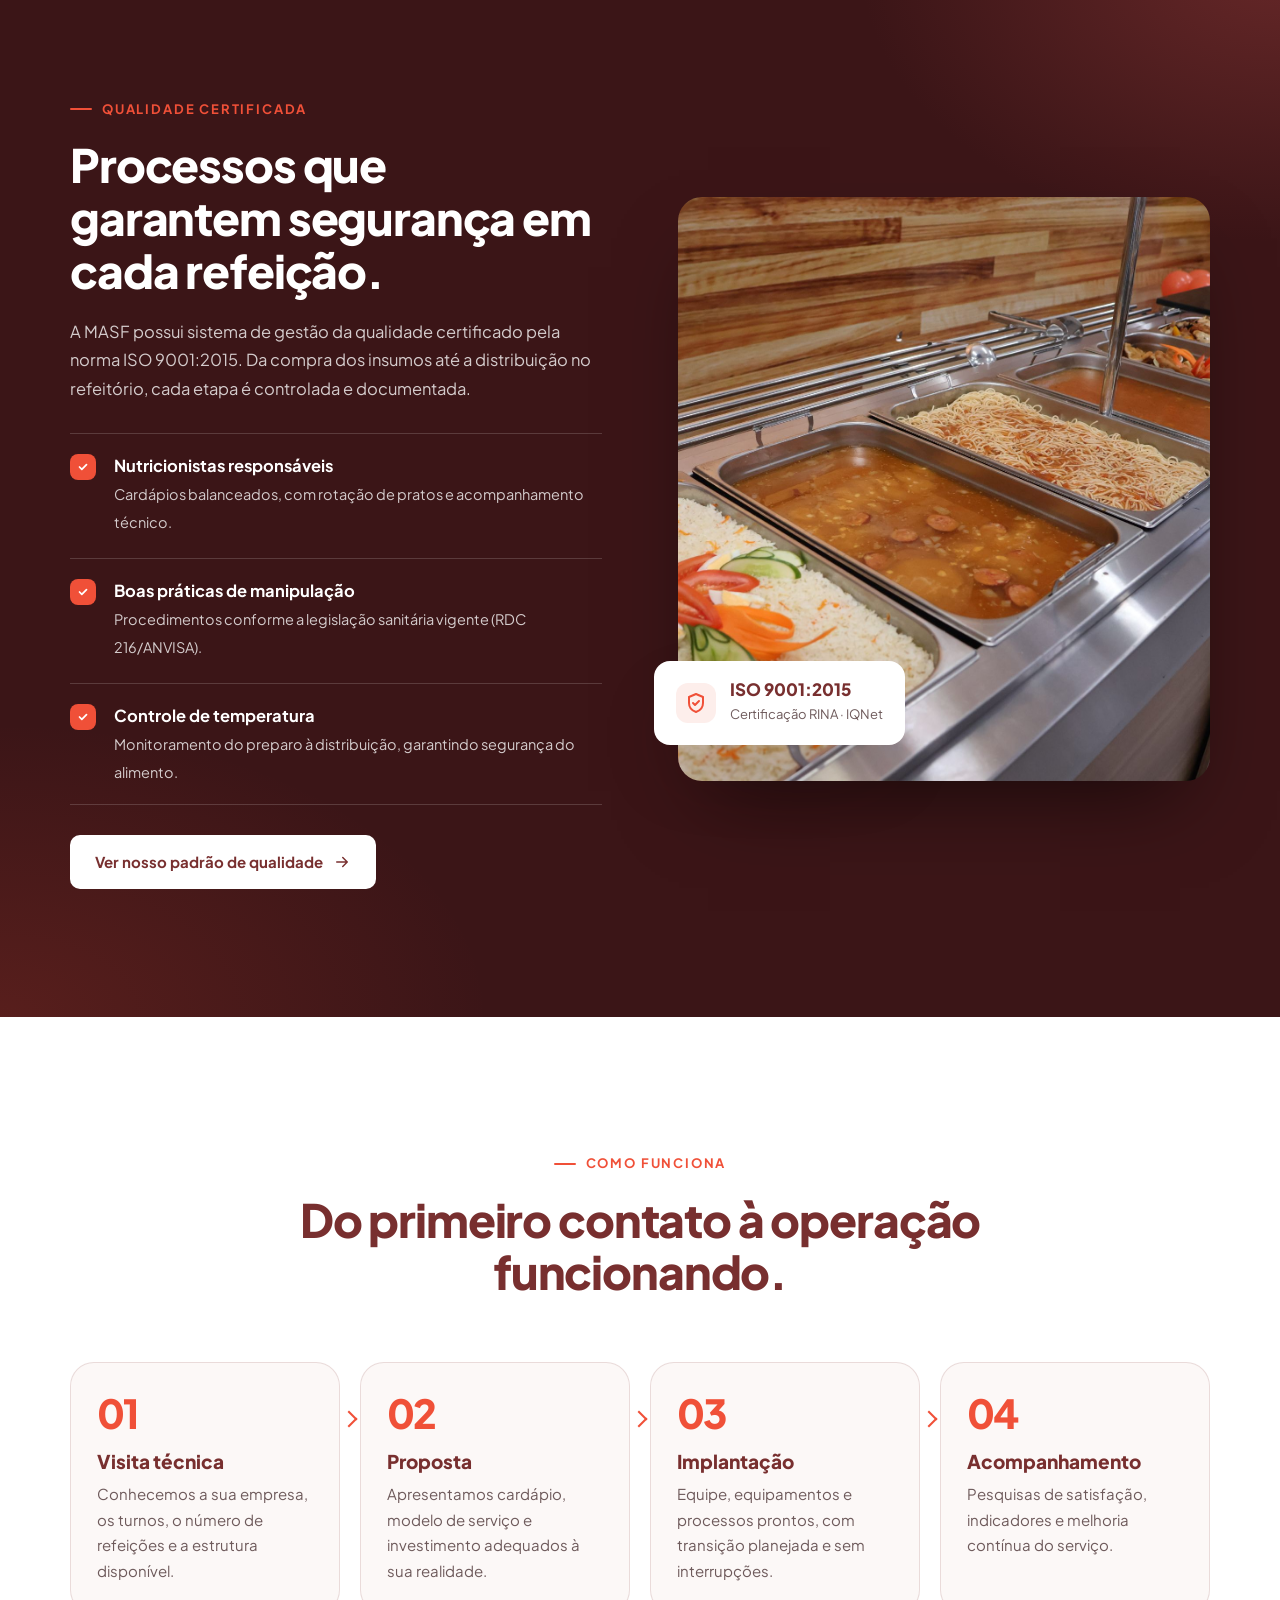
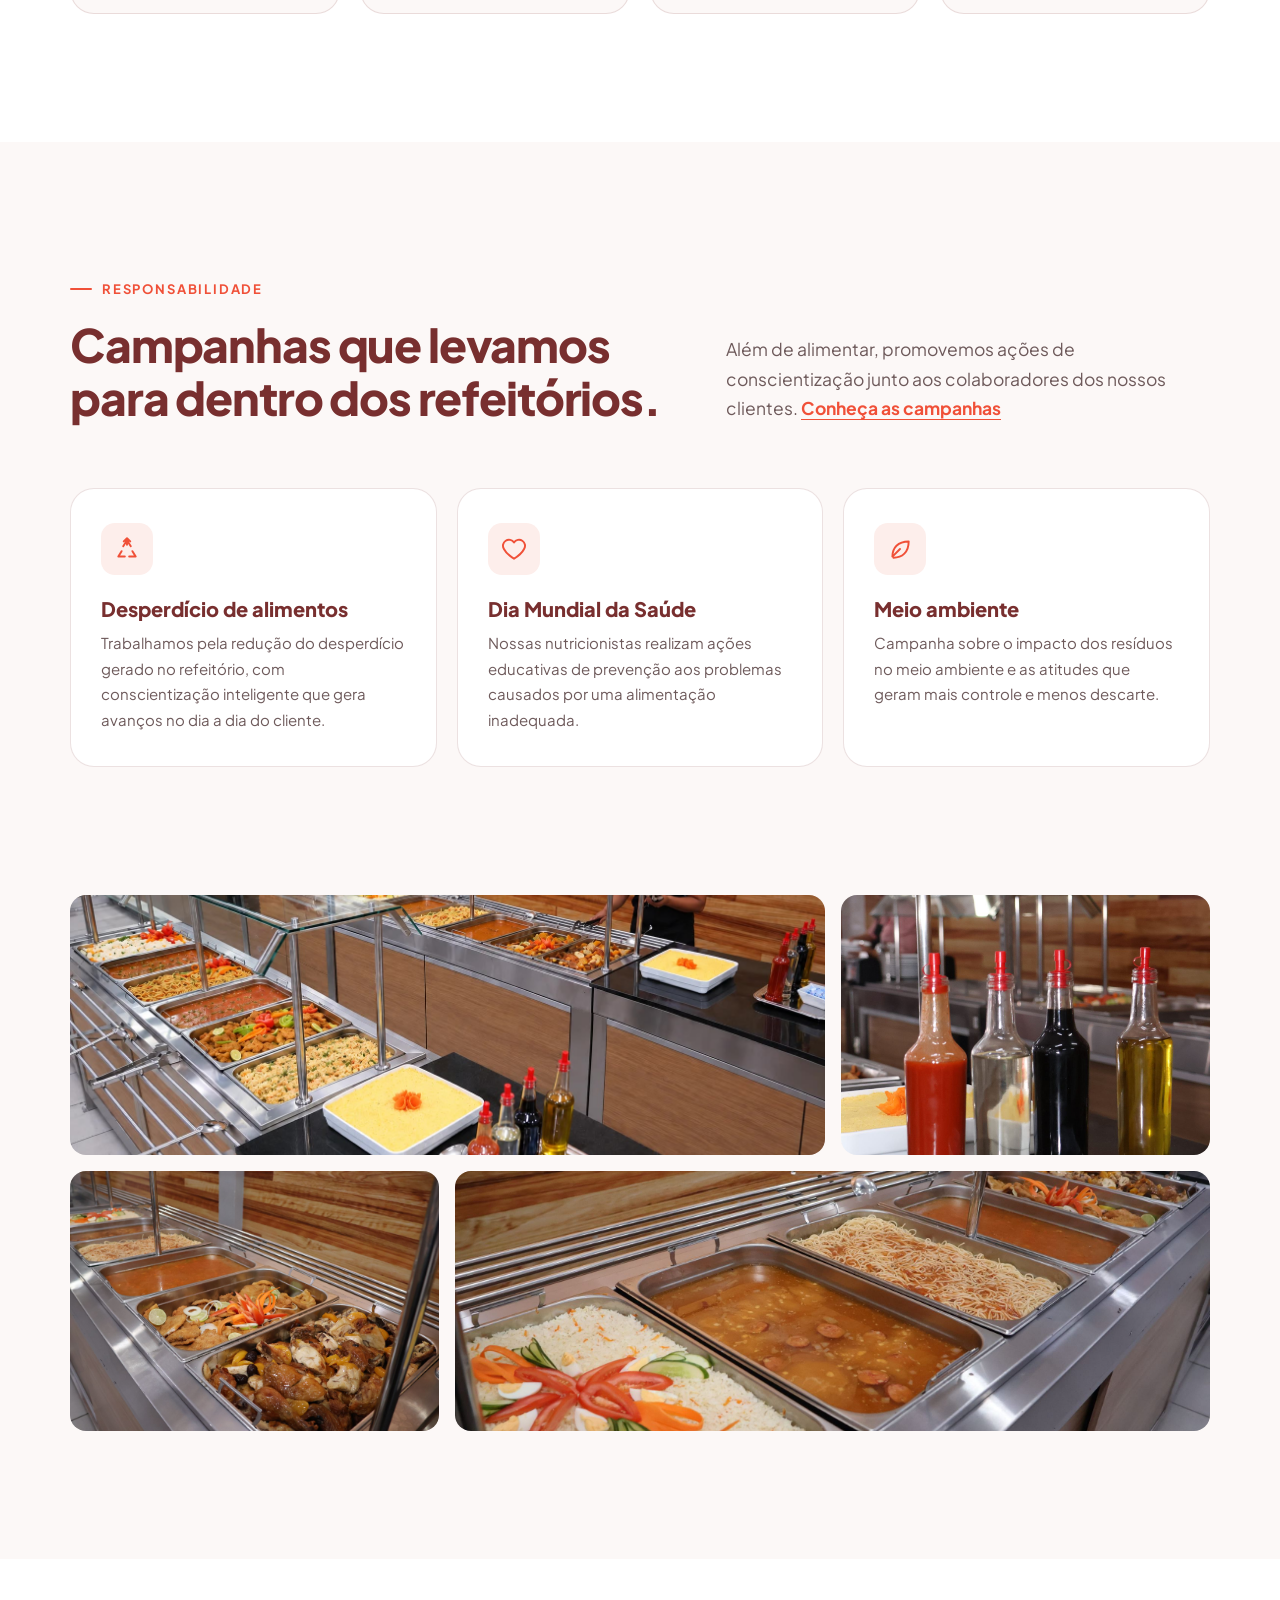
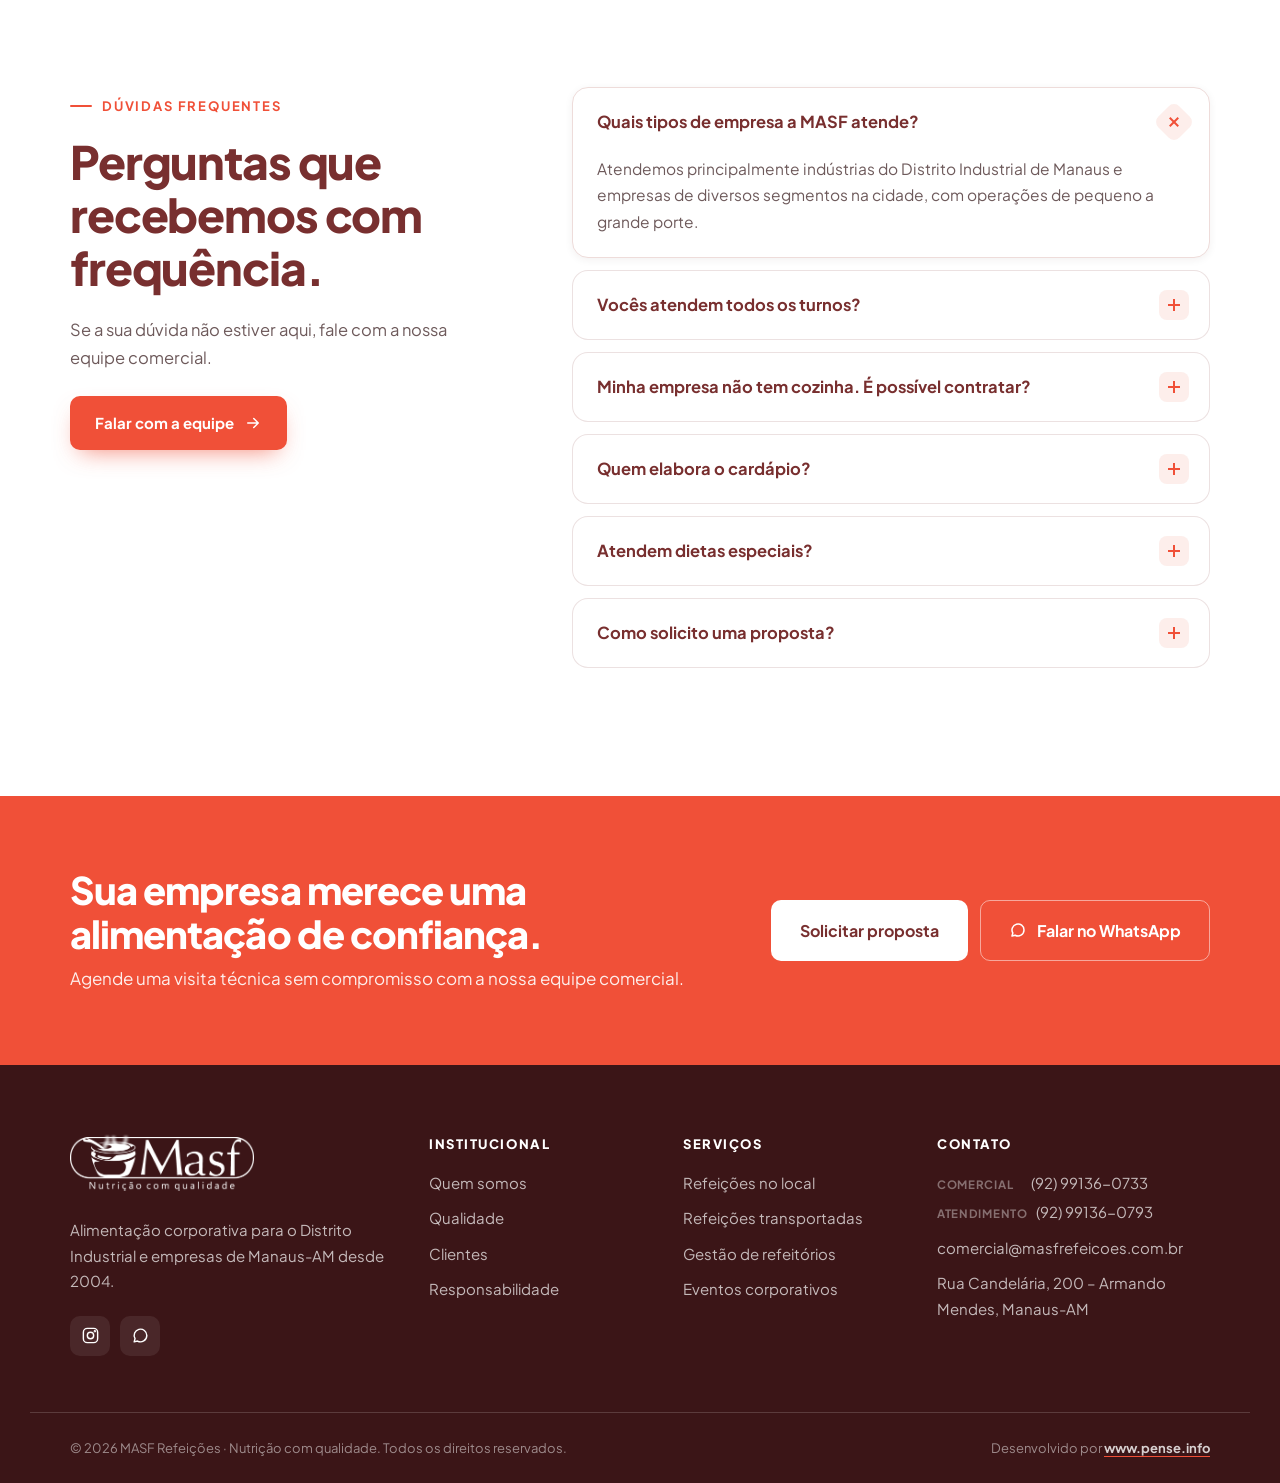
==== commit 751710c8: "Substitui foto do refeitório por versão sem defeitos Co-Authored-By: Claude Opus 5.5 <noreply@anthro" ====
--- a/index.html
+++ b/index.html
@@ -26,7 +26,7 @@
   <link rel="preconnect" href="https://fonts.googleapis.com">
   <link rel="preconnect" href="https://fonts.gstatic.com" crossorigin>
   <link href="https://fonts.googleapis.com/css2?family=Plus+Jakarta+Sans:wght@400;500;600;700;800&display=swap" rel="stylesheet">
-  <link rel="stylesheet" href="assets/css/style.css?v=mushupci">
+  <link rel="stylesheet" href="assets/css/style.css?v=musi3v0q">
   <link rel="preload" as="image" href="assets/img/preloader-masf.webp">
 
 </head>
@@ -89,7 +89,7 @@
         </div>
         <div class="hero__media reveal">
           <figure class="hero__photo">
-            <img src="assets/img/refeitorio-masf.jpg" alt="Linha de buffet da MASF em refeitório corporativo, com colaboradora servindo" width="2000" height="1333" fetchpriority="high">
+            <img src="assets/img/refeitorio-masf.jpg?v=2" alt="Linha de buffet da MASF em refeitório corporativo, com colaboradora servindo" width="1535" height="1024" fetchpriority="high">
           </figure>
           <div class="hero__card hero__card--iso">
             <span class="hero__card-icon"><svg viewBox="0 0 24 24" aria-hidden="true"><path d="M12 3l7 3v6c0 4.5-3 7.6-7 9-4-1.4-7-4.5-7-9V6l7-3z"/><path d="M9 12l2 2 4-4"/></svg></span>
@@ -317,7 +317,7 @@
 
     <section class="gallery" aria-label="Fotos da operação MASF">
       <div class="container gallery__grid">
-        <figure class="gallery__item gallery__item--wide reveal"><img src="assets/img/refeitorio-masf.jpg" alt="Refeitório atendido pela MASF" loading="lazy"></figure>
+        <figure class="gallery__item gallery__item--wide reveal"><img src="assets/img/refeitorio-masf.jpg?v=2" alt="Refeitório atendido pela MASF" loading="lazy"></figure>
         <figure class="gallery__item reveal"><img src="assets/img/temperos.jpg" alt="Bandeja de temperos e molhos no buffet" loading="lazy"></figure>
         <figure class="gallery__item reveal"><img src="assets/img/buffet-pratos.jpg" alt="Pratos quentes servidos no buffet" loading="lazy"></figure>
         <figure class="gallery__item gallery__item--wide reveal"><img src="assets/img/buffet-linha.jpg" alt="Linha de buffet completa" loading="lazy"></figure>
@@ -424,6 +424,6 @@
   <button type="button" class="to-top" id="to-top" aria-label="Voltar ao topo"><svg viewBox="0 0 24 24" aria-hidden="true"><path d="M12 19V5M5 12l7-7 7 7"/></svg></button>
   <a href="#" class="wa-float" data-whatsapp-link target="_blank" rel="noopener" aria-label="Falar pelo WhatsApp"><svg viewBox="0 0 32 32" aria-hidden="true"><path d="M16 3a13 13 0 00-11.2 19.6L3 29l6.6-1.7A13 13 0 1016 3zm0 23.7c-2 0-4-.6-5.7-1.6l-.4-.2-3.9 1 1-3.8-.3-.4A10.7 10.7 0 1116 26.7zm5.9-8c-.3-.2-1.9-1-2.2-1-.3-.1-.5-.2-.7.2l-1 1.2c-.2.2-.4.2-.7.1a8.8 8.8 0 01-4.4-3.8c-.3-.6.3-.5 1-1.7.1-.2 0-.4 0-.5l-1-2.4c-.3-.6-.5-.5-.7-.5h-.6c-.2 0-.6.1-.9.4-.3.3-1.2 1.1-1.2 2.8s1.2 3.3 1.4 3.5c.2.2 2.4 3.7 5.8 5.2 2.2.9 3 1 4.1.8.7-.1 1.9-.8 2.2-1.5.3-.8.3-1.4.2-1.5l-.6-.3z"/></svg></a>
 
-  <script src="assets/js/main.js?v=mushupci"></script>
+  <script src="assets/js/main.js?v=musi3v0q"></script>
 </body>
 </html>
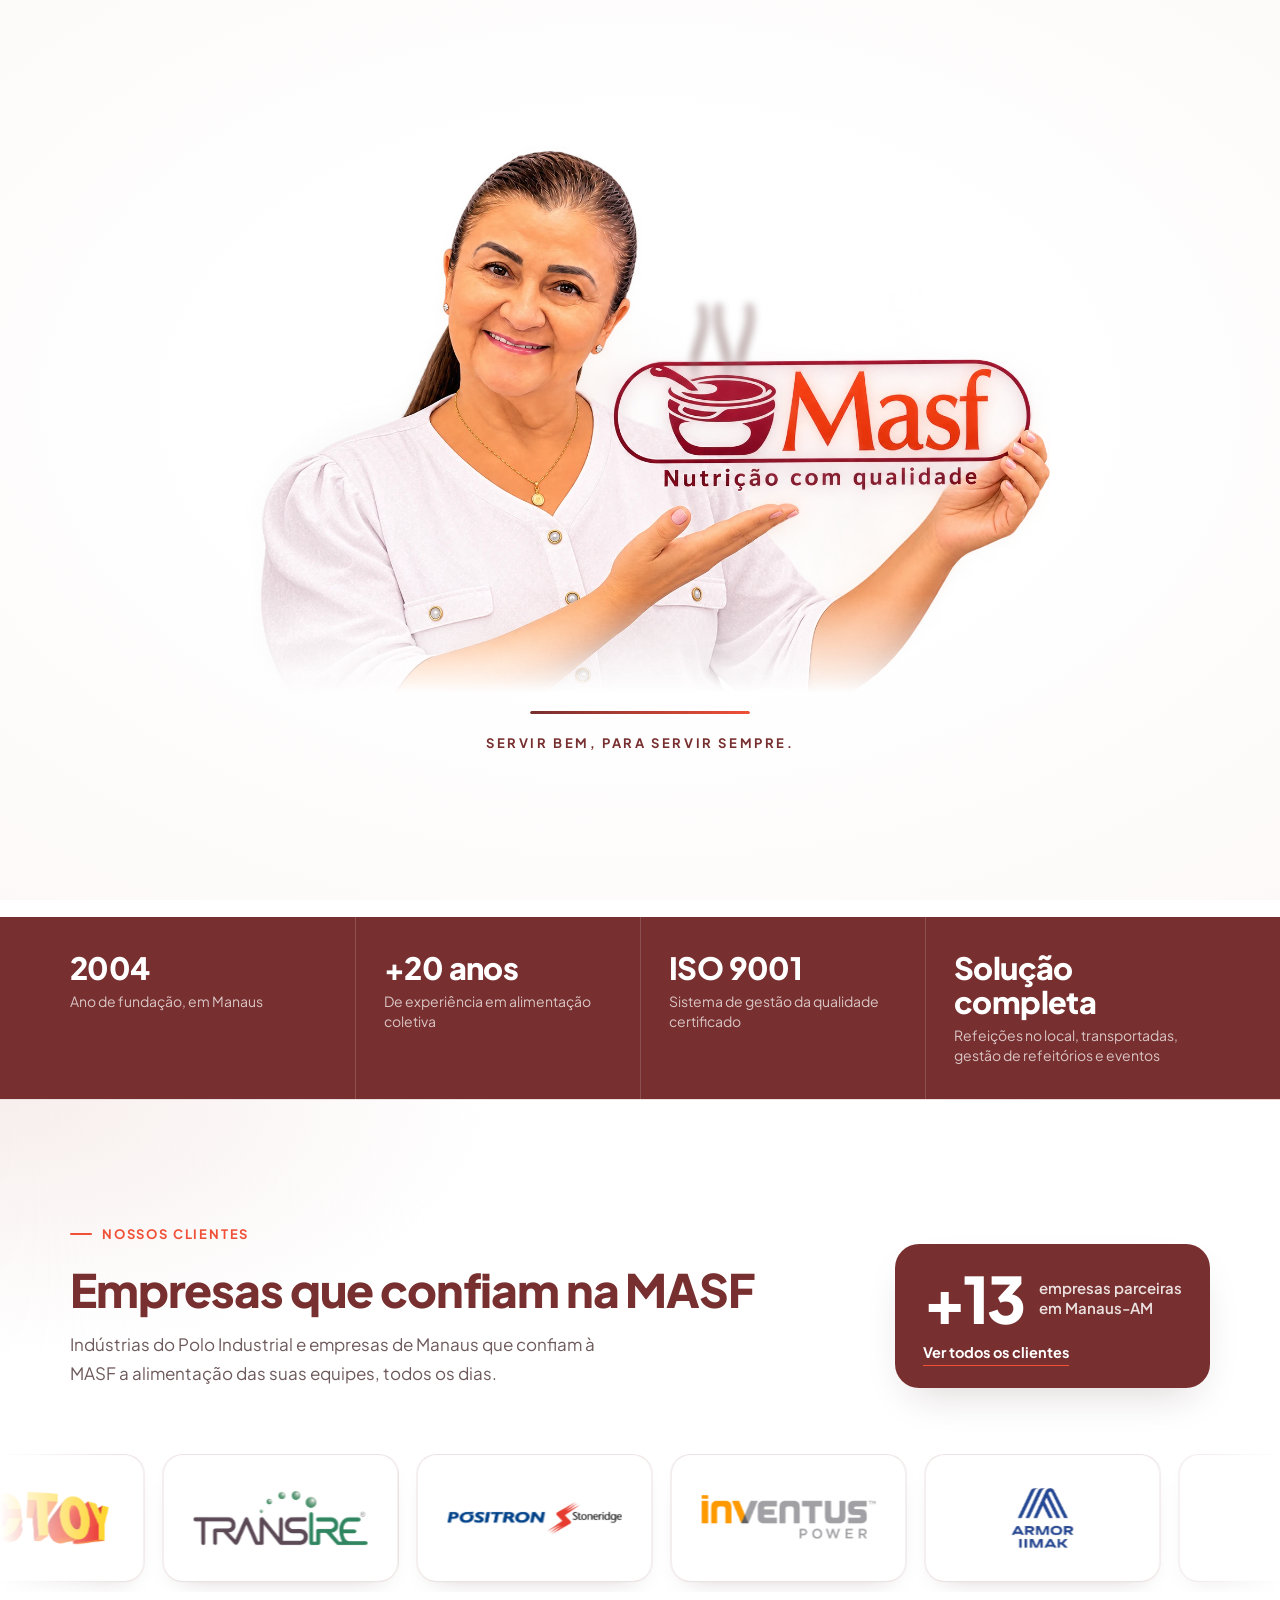
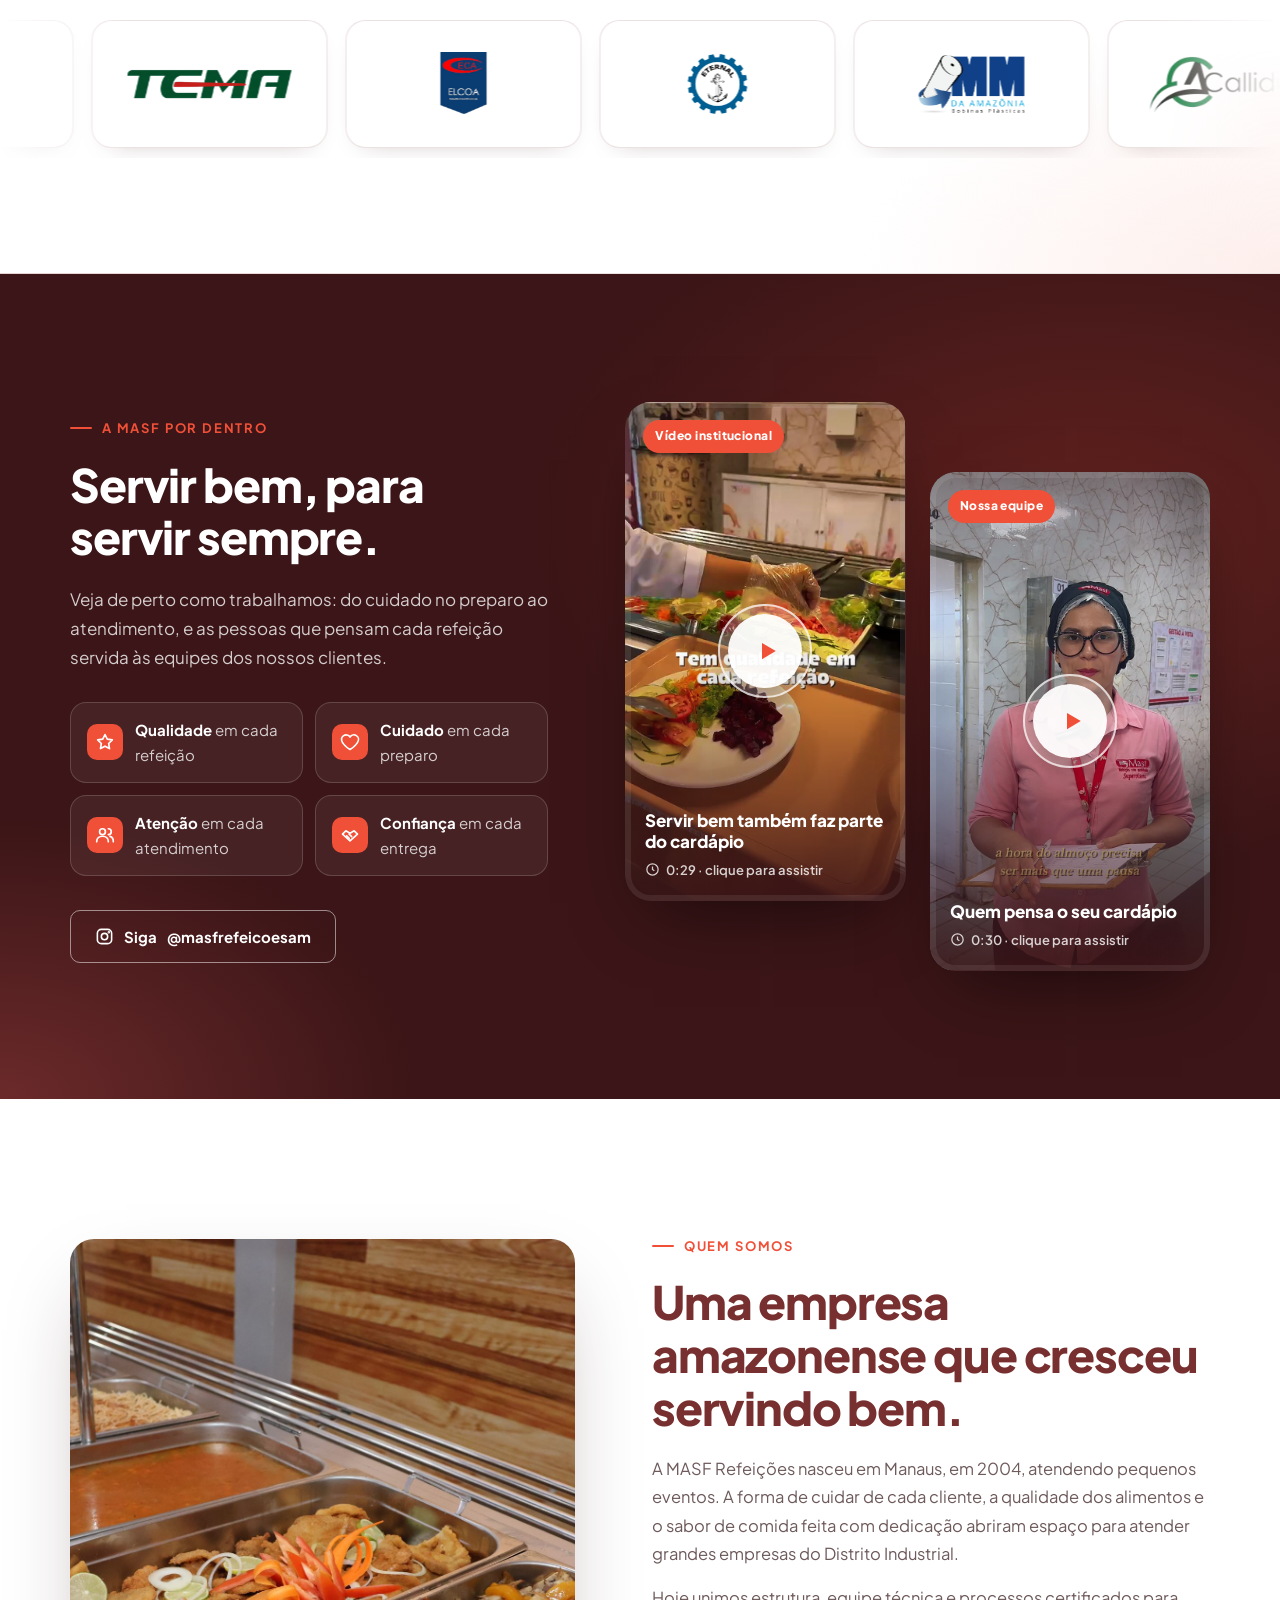
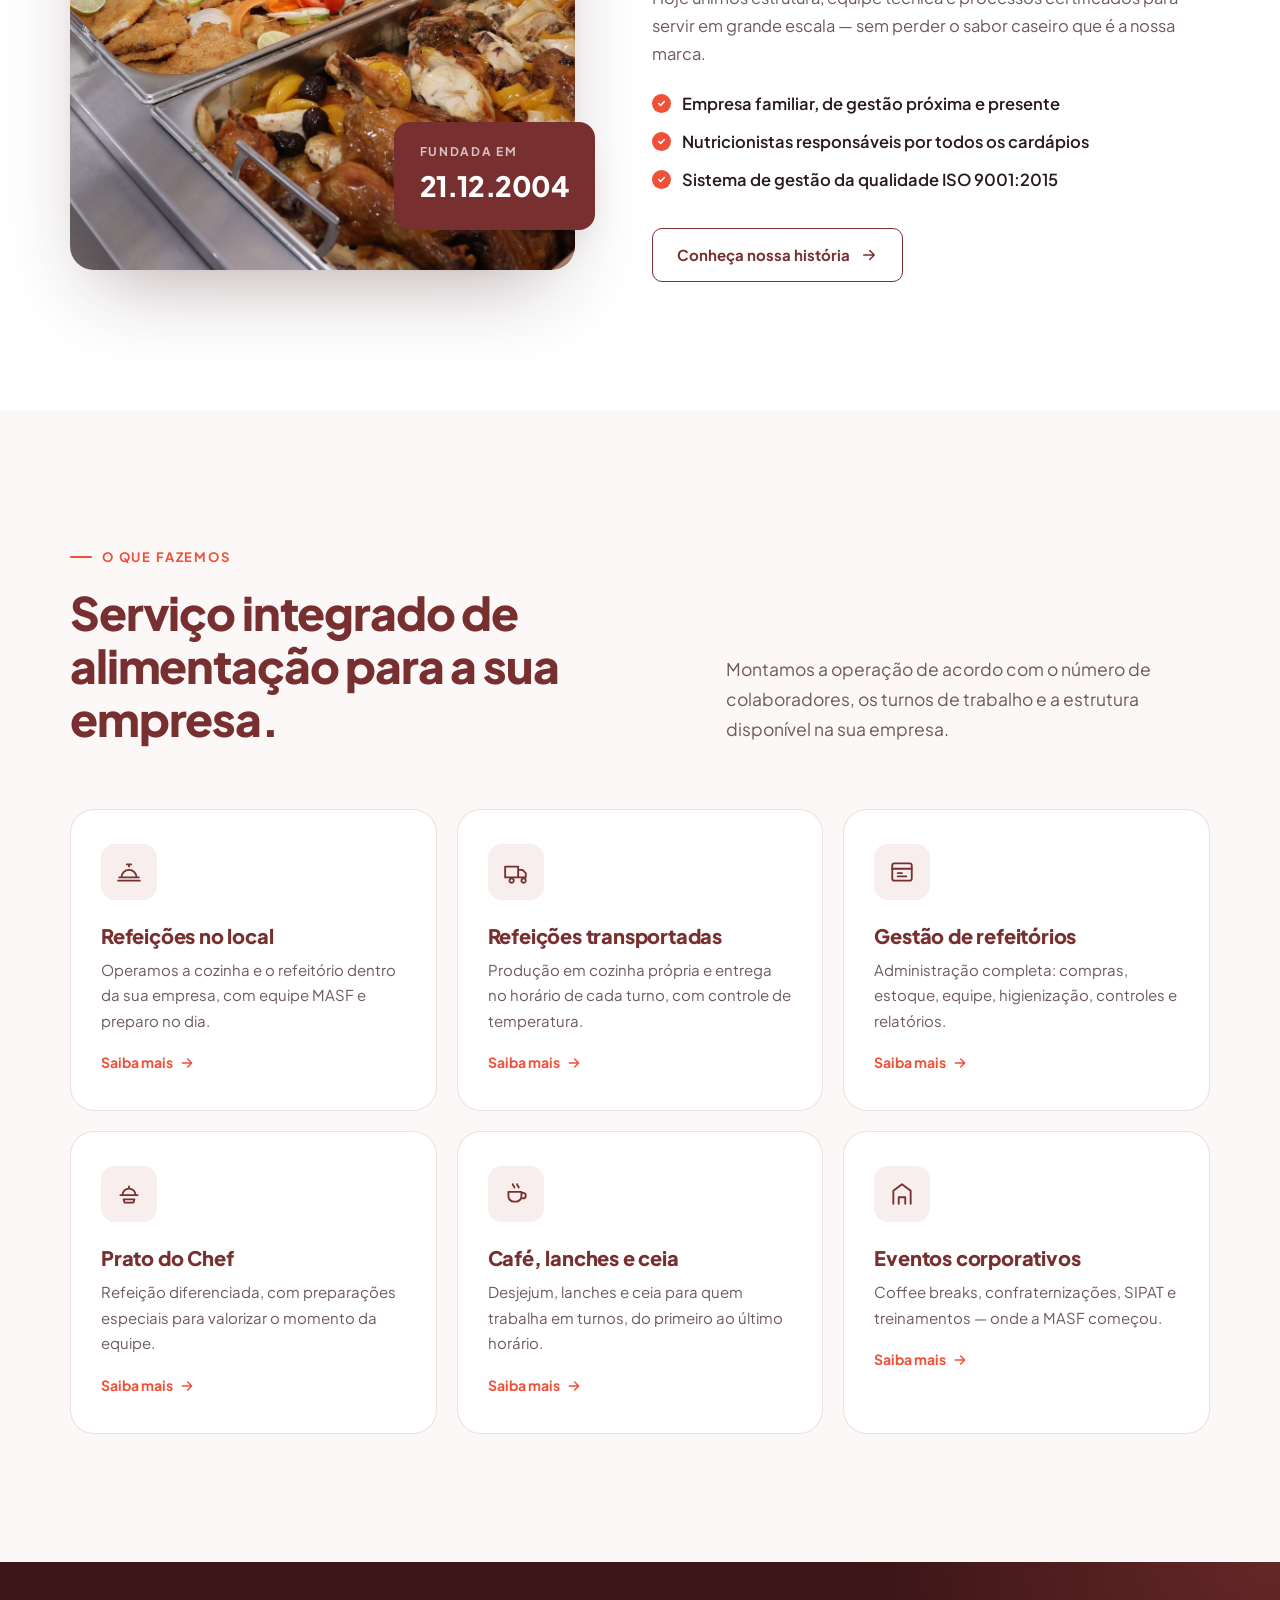
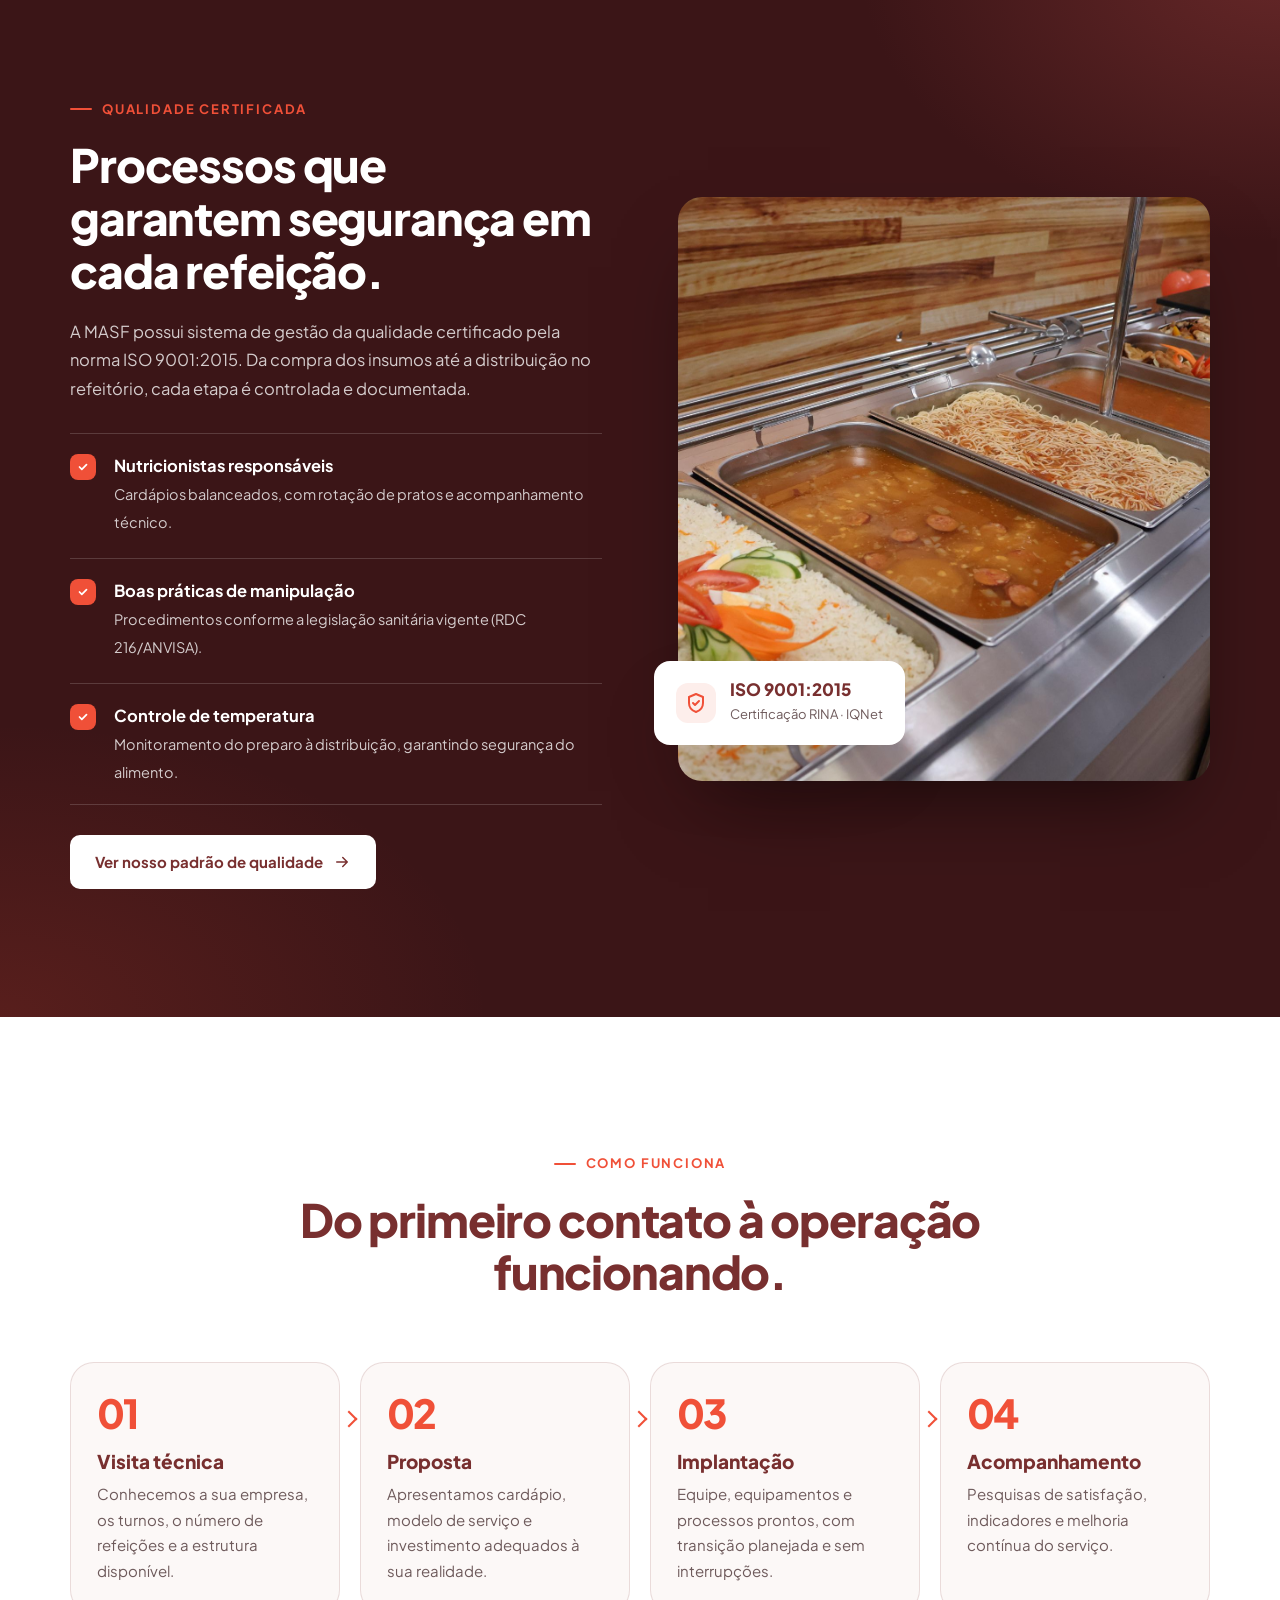
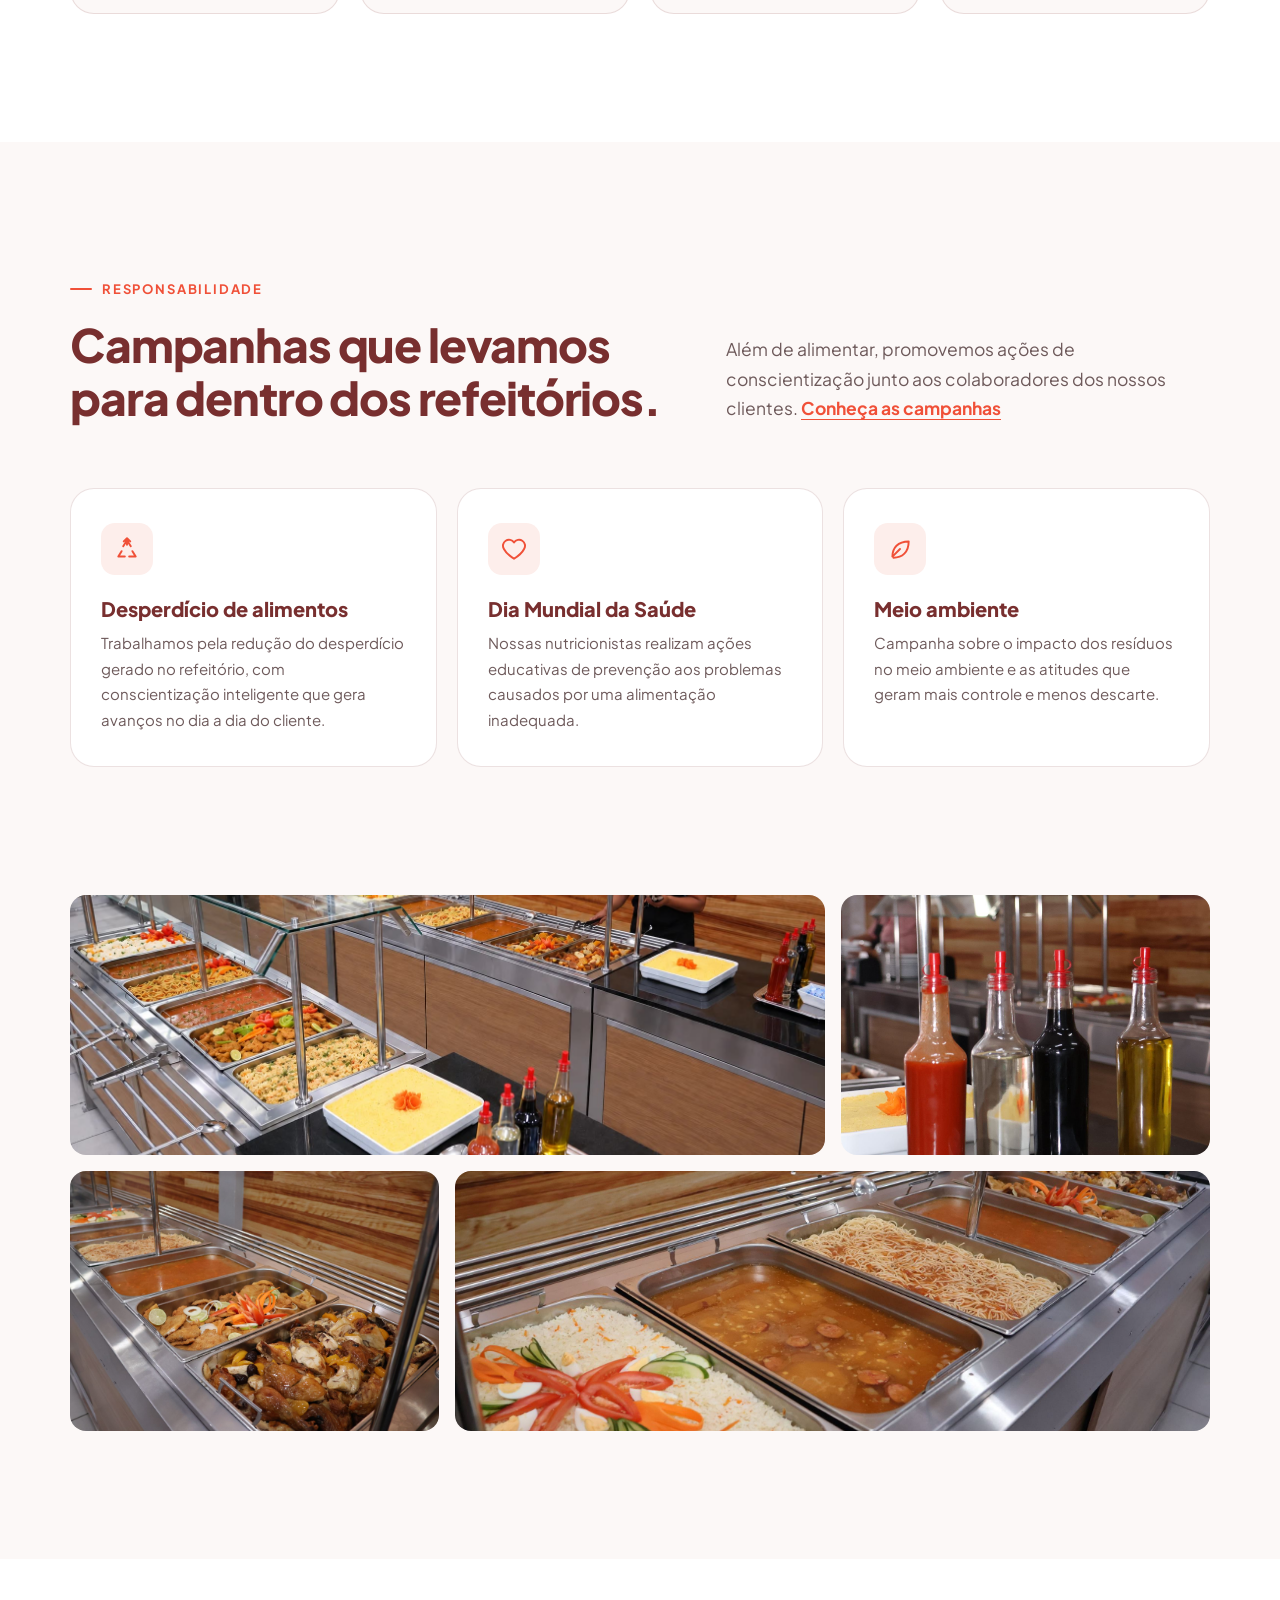
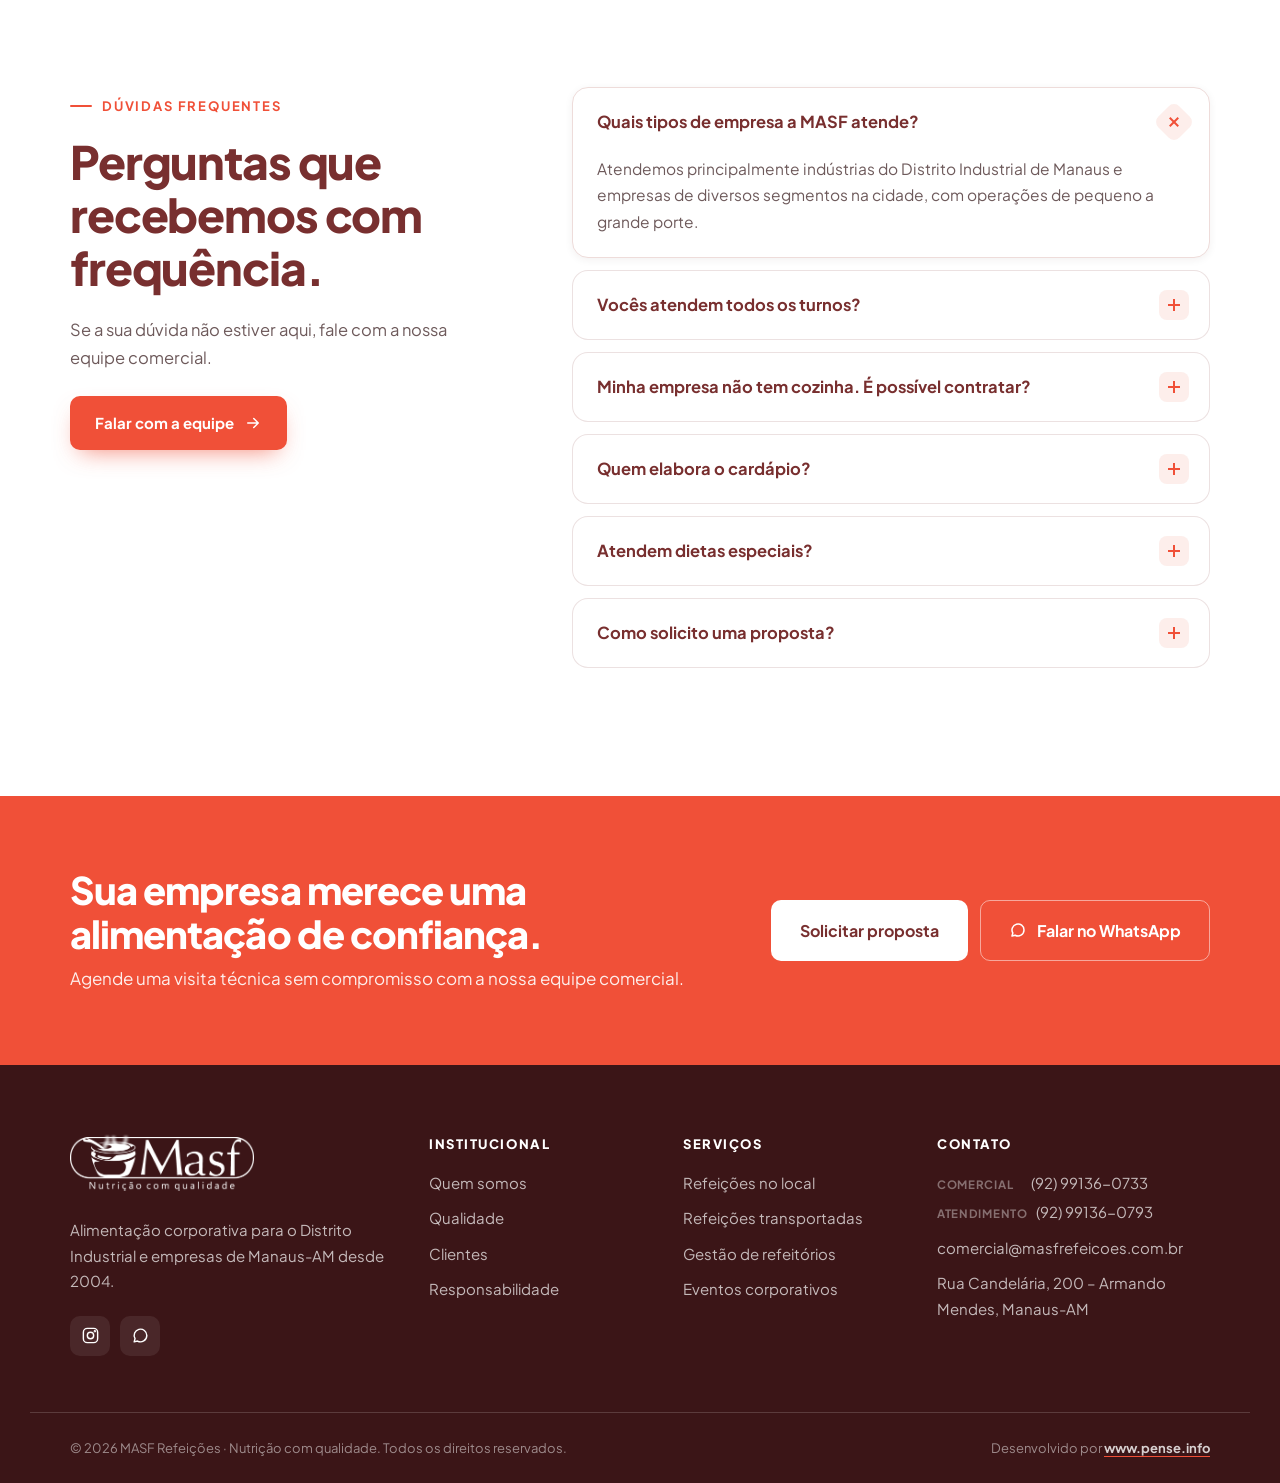
==== commit ab927dec: "Nova imagem de compartilhamento com a CEO e o WhatsApp comercial Co-Authored-By: Claude Opus 5.5 <no" ====
--- a/index.html
+++ b/index.html
@@ -15,18 +15,18 @@
   <meta property="og:description" content="MASF Refeições: alimentação corporativa para indústrias do Distrito Industrial e empresas de Manaus-AM desde 2004. Certificação ISO 9001:2015, cardápios planejados por nutricionistas e equipe própria.">
   <meta property="og:site_name" content="MASF Refeições">
   <meta property="og:url" content="https://masfrefeicoes.com.br/">
-  <meta property="og:image" content="https://masfrefeicoes.com.br/assets/img/og-masf.jpg">
-  <meta property="og:image:secure_url" content="https://masfrefeicoes.com.br/assets/img/og-masf.jpg">
+  <meta property="og:image" content="https://masfrefeicoes.com.br/assets/img/og-masf-v2.jpg">
+  <meta property="og:image:secure_url" content="https://masfrefeicoes.com.br/assets/img/og-masf-v2.jpg">
   <meta property="og:image:type" content="image/jpeg">
   <meta property="og:image:width" content="1200">
   <meta property="og:image:height" content="630">
-  <meta property="og:image:alt" content="MASF Refeições — Nutrição com qualidade. Alimentação corporativa para a indústria de Manaus.">
+  <meta property="og:image:alt" content="MASF Refeições — Maristelma Silva, CEO da MASF Refeições, segurando o logo da empresa. WhatsApp comercial (92) 99136-0733.">
   <meta name="twitter:card" content="summary_large_image">
-  <meta name="twitter:image" content="https://masfrefeicoes.com.br/assets/img/og-masf.jpg">
+  <meta name="twitter:image" content="https://masfrefeicoes.com.br/assets/img/og-masf-v2.jpg">
   <link rel="preconnect" href="https://fonts.googleapis.com">
   <link rel="preconnect" href="https://fonts.gstatic.com" crossorigin>
   <link href="https://fonts.googleapis.com/css2?family=Plus+Jakarta+Sans:wght@400;500;600;700;800&display=swap" rel="stylesheet">
-  <link rel="stylesheet" href="assets/css/style.css?v=musi3v0q">
+  <link rel="stylesheet" href="assets/css/style.css?v=musigk4w">
   <link rel="preload" as="image" href="assets/img/preloader-masf.webp">
 
 </head>
@@ -424,6 +424,6 @@
   <button type="button" class="to-top" id="to-top" aria-label="Voltar ao topo"><svg viewBox="0 0 24 24" aria-hidden="true"><path d="M12 19V5M5 12l7-7 7 7"/></svg></button>
   <a href="#" class="wa-float" data-whatsapp-link target="_blank" rel="noopener" aria-label="Falar pelo WhatsApp"><svg viewBox="0 0 32 32" aria-hidden="true"><path d="M16 3a13 13 0 00-11.2 19.6L3 29l6.6-1.7A13 13 0 1016 3zm0 23.7c-2 0-4-.6-5.7-1.6l-.4-.2-3.9 1 1-3.8-.3-.4A10.7 10.7 0 1116 26.7zm5.9-8c-.3-.2-1.9-1-2.2-1-.3-.1-.5-.2-.7.2l-1 1.2c-.2.2-.4.2-.7.1a8.8 8.8 0 01-4.4-3.8c-.3-.6.3-.5 1-1.7.1-.2 0-.4 0-.5l-1-2.4c-.3-.6-.5-.5-.7-.5h-.6c-.2 0-.6.1-.9.4-.3.3-1.2 1.1-1.2 2.8s1.2 3.3 1.4 3.5c.2.2 2.4 3.7 5.8 5.2 2.2.9 3 1 4.1.8.7-.1 1.9-.8 2.2-1.5.3-.8.3-1.4.2-1.5l-.6-.3z"/></svg></a>
 
-  <script src="assets/js/main.js?v=musi3v0q"></script>
+  <script src="assets/js/main.js?v=musigk4w"></script>
 </body>
 </html>
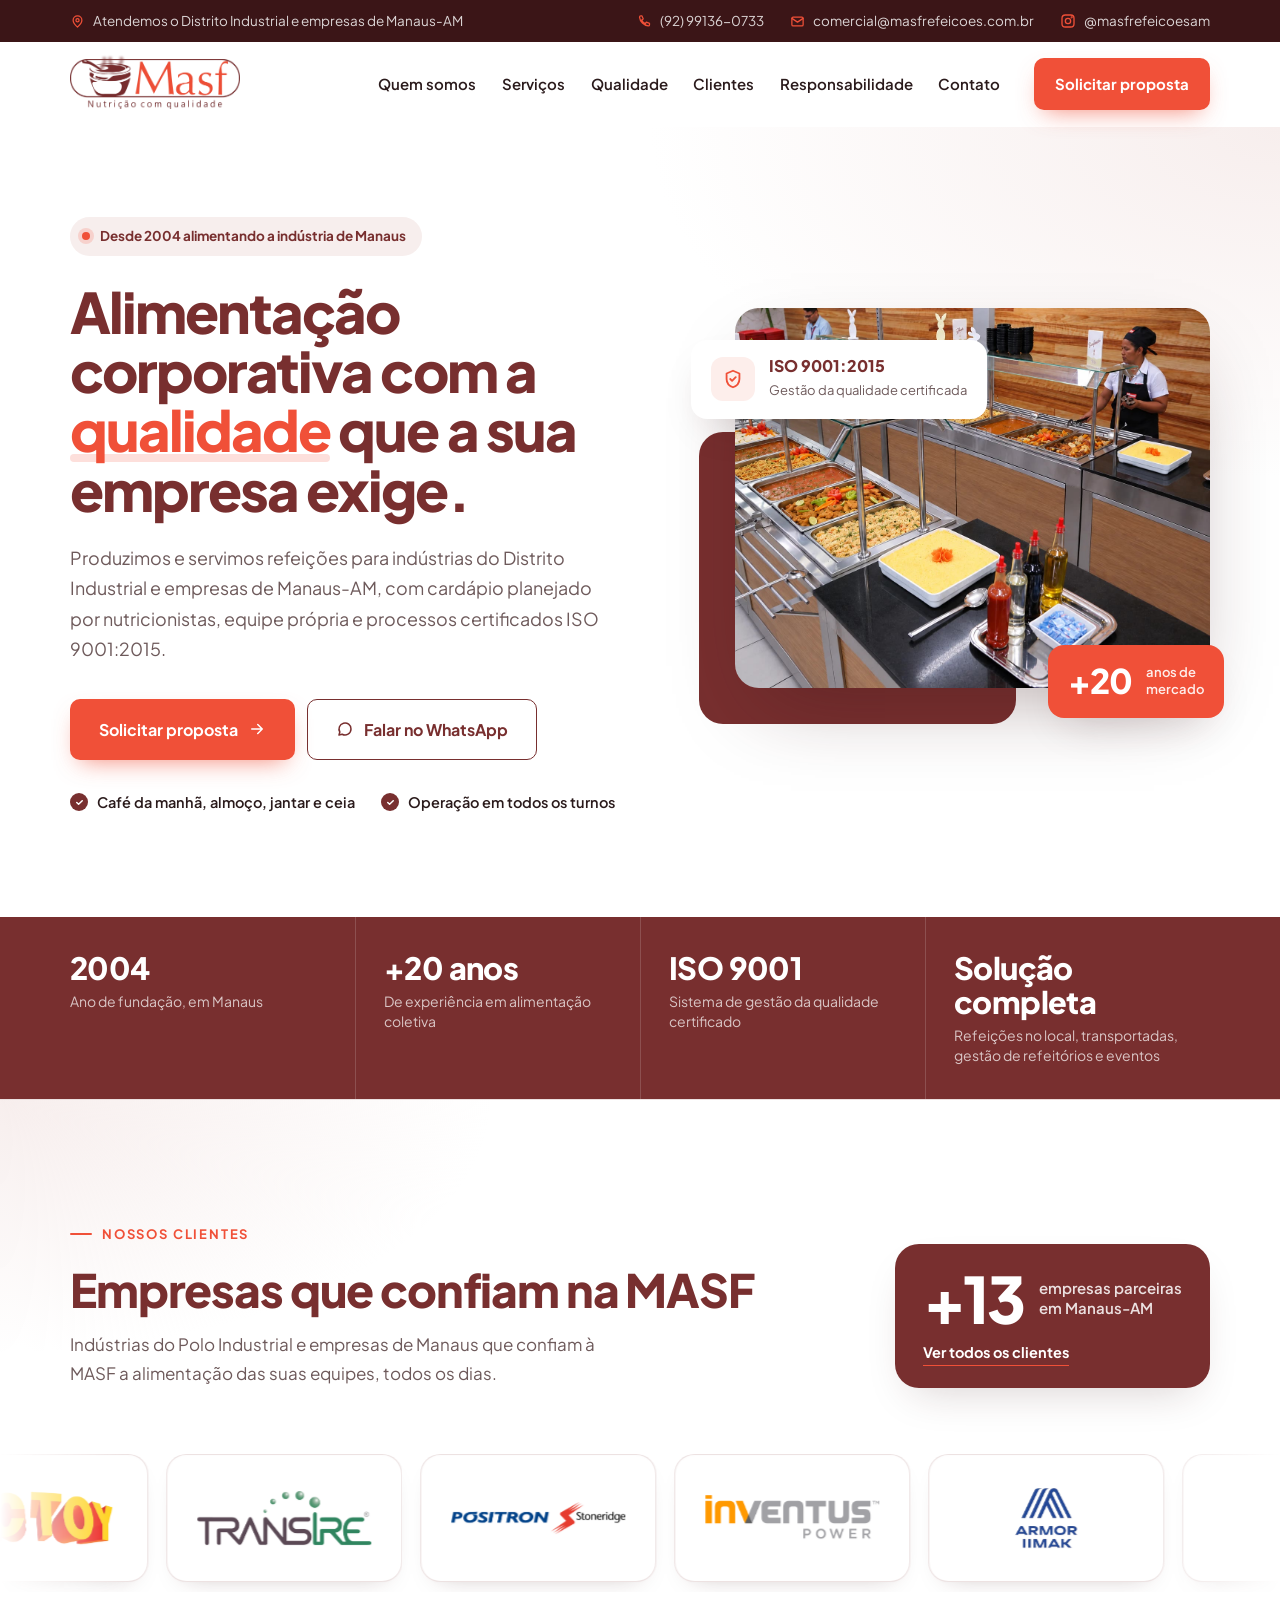
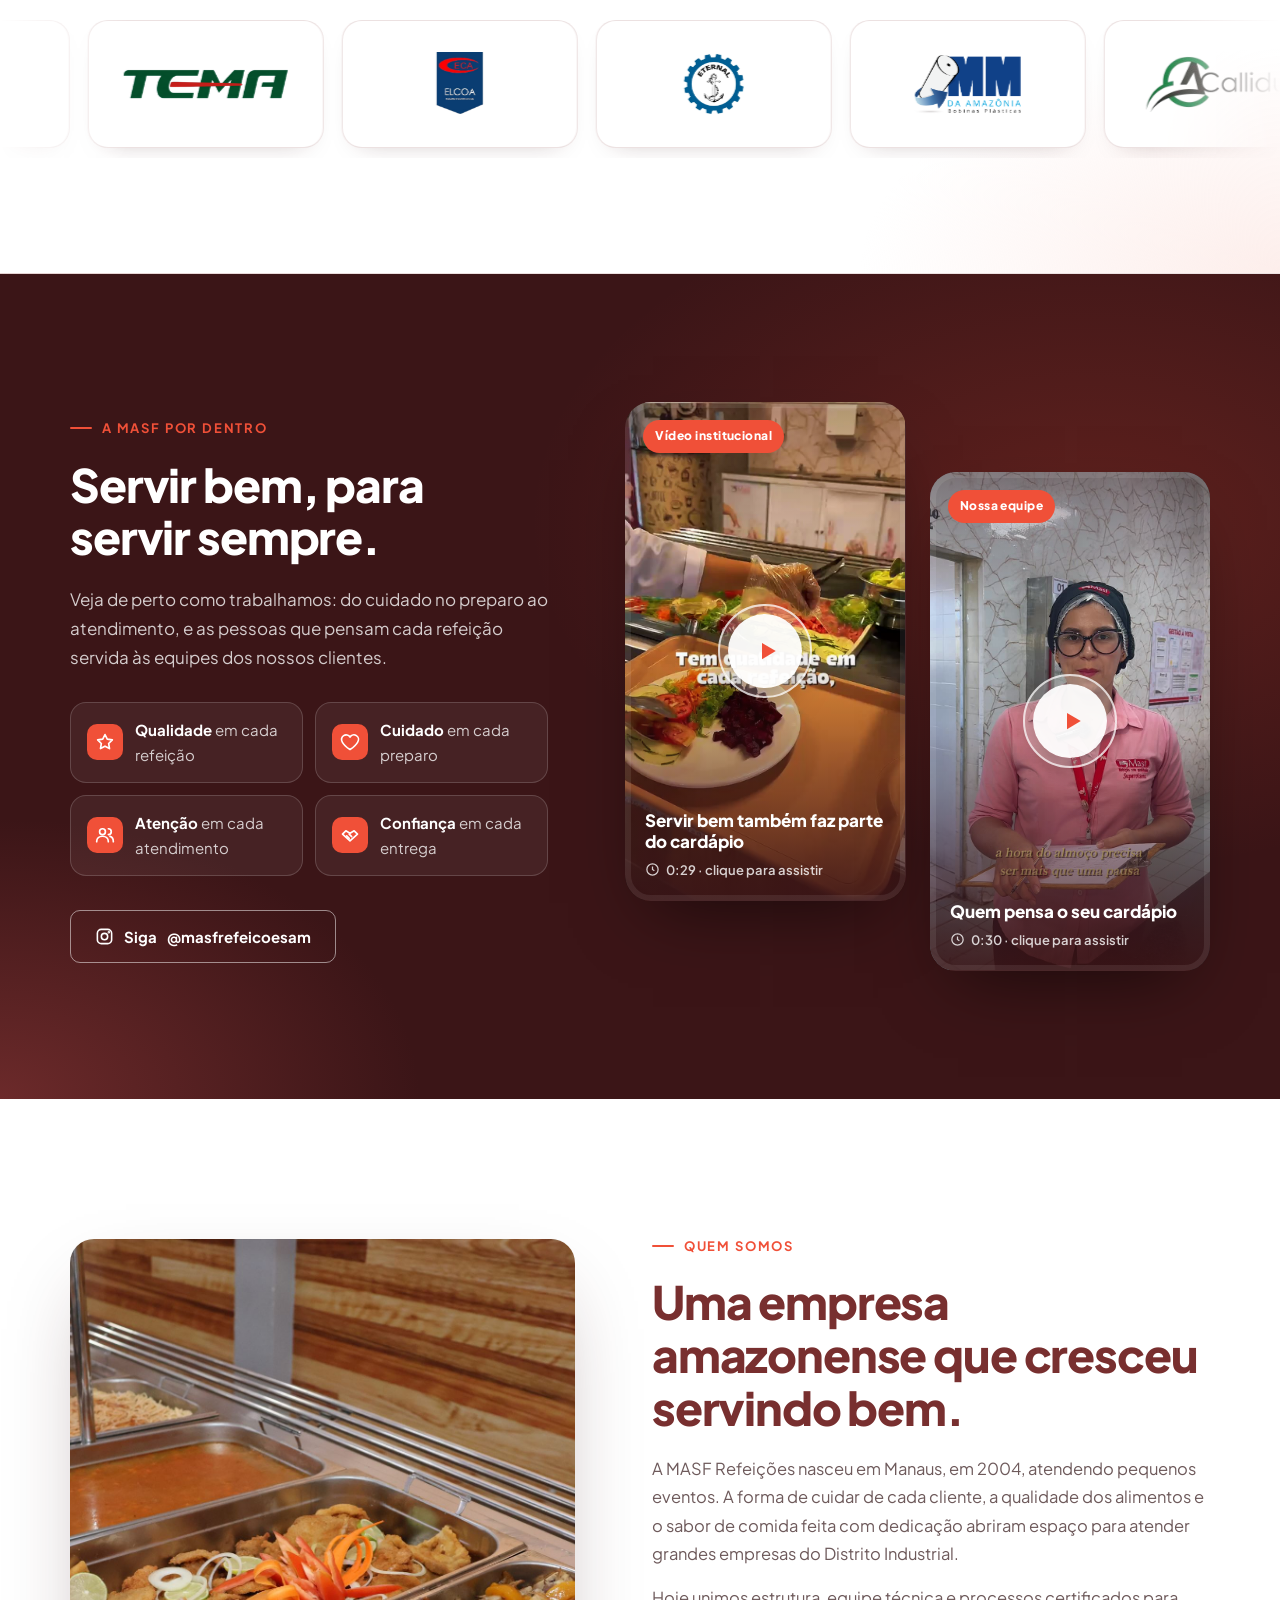
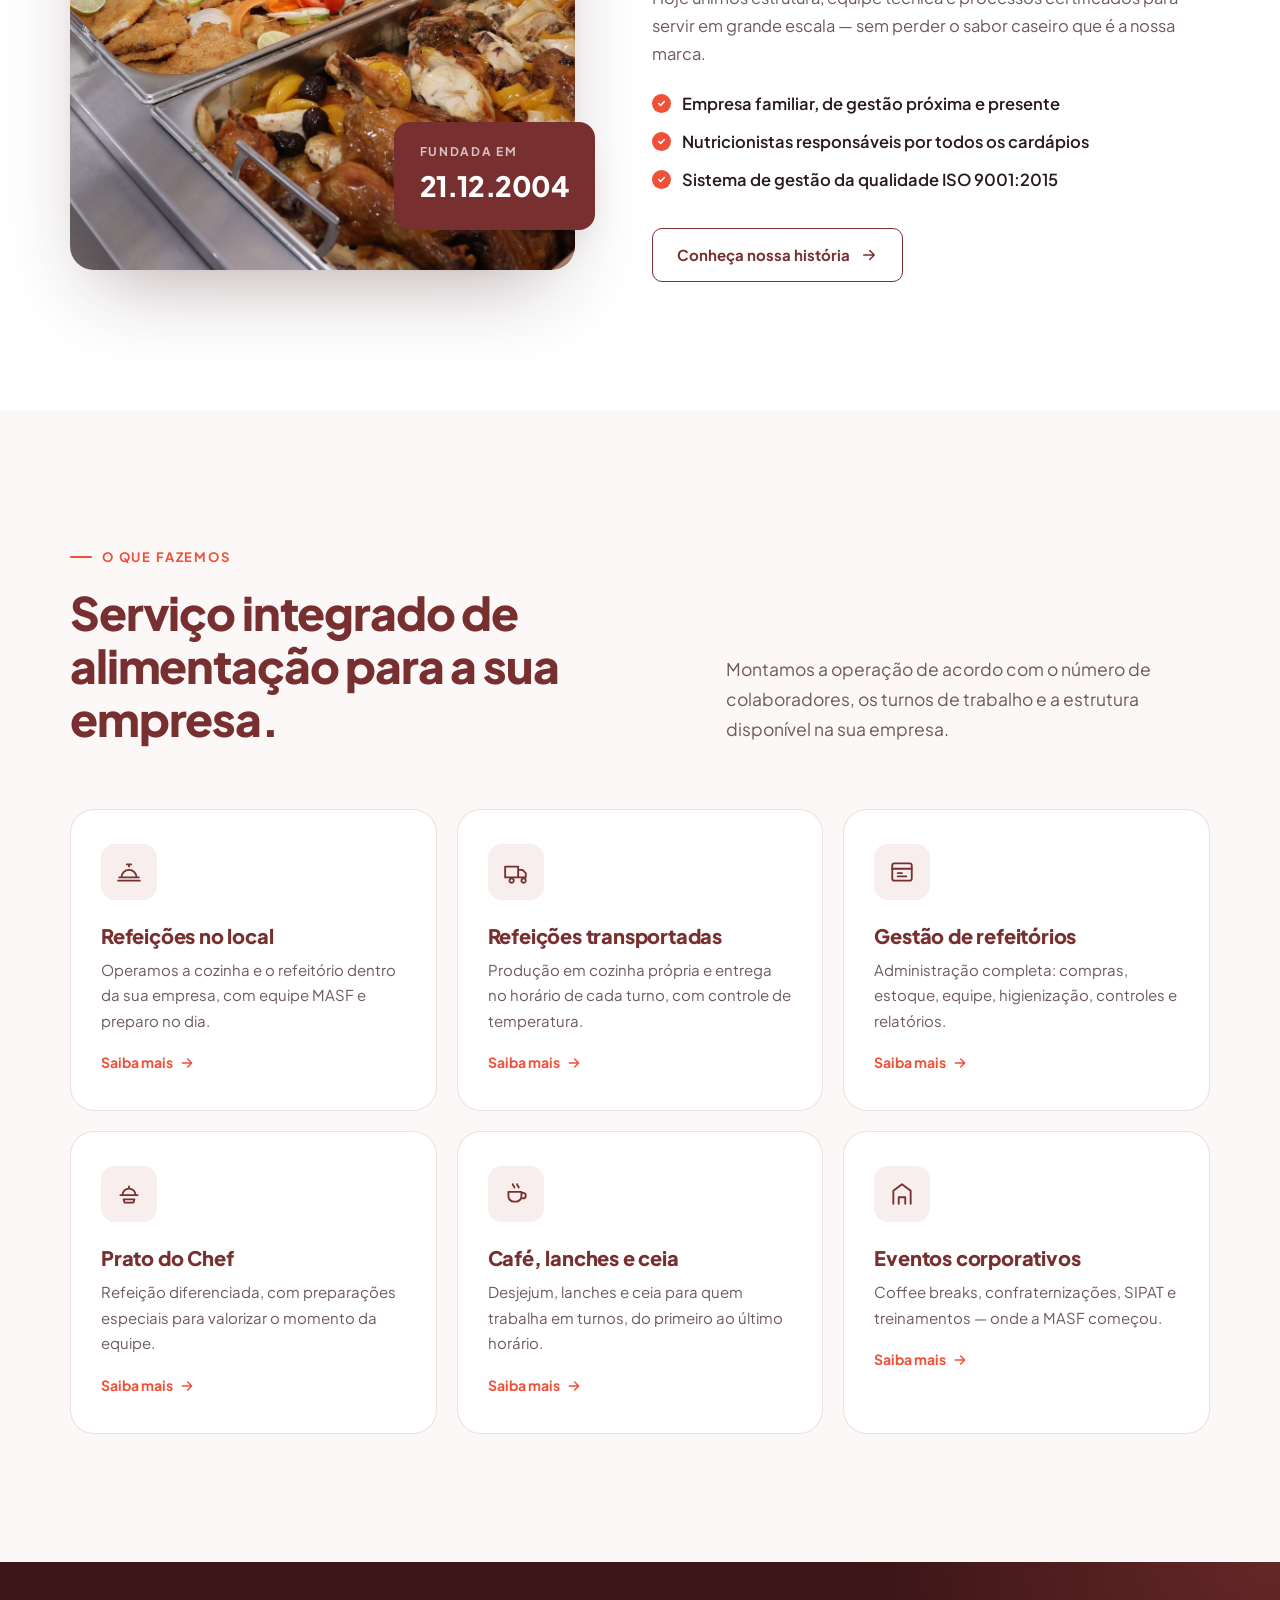
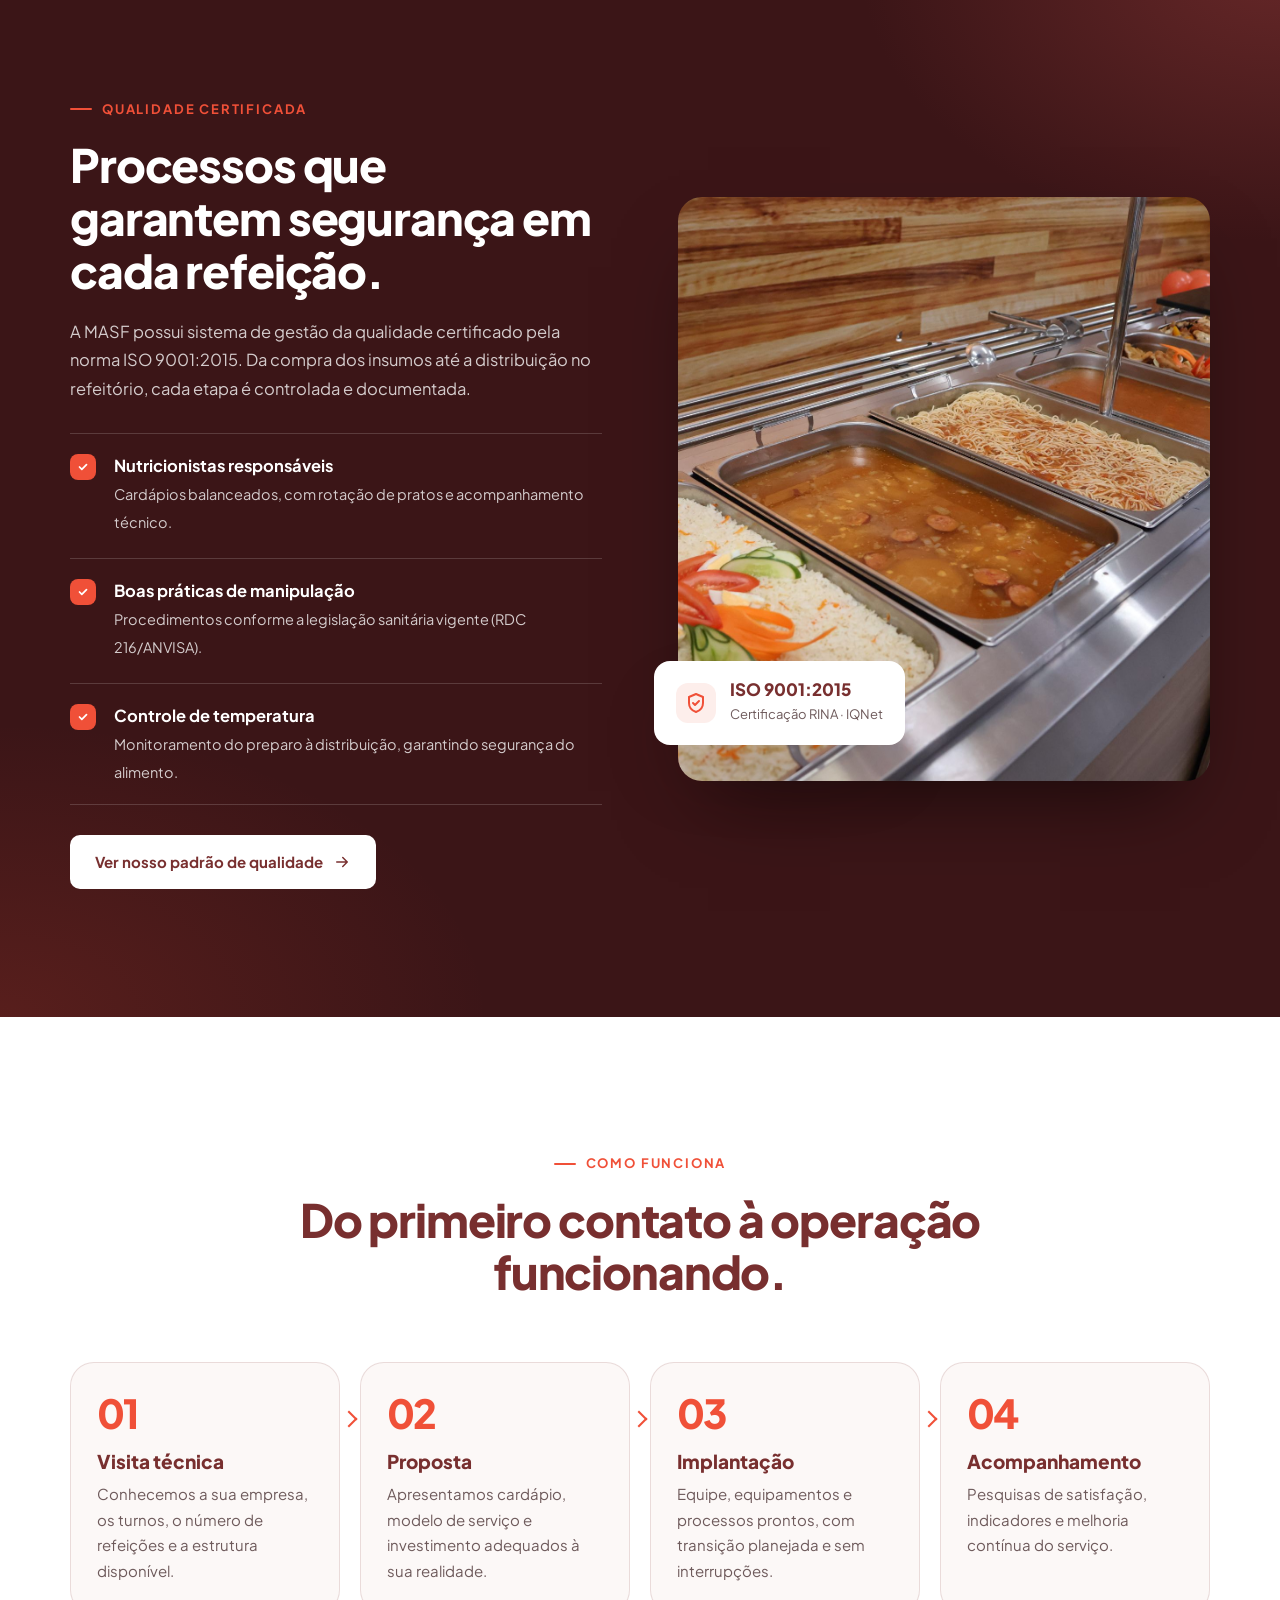
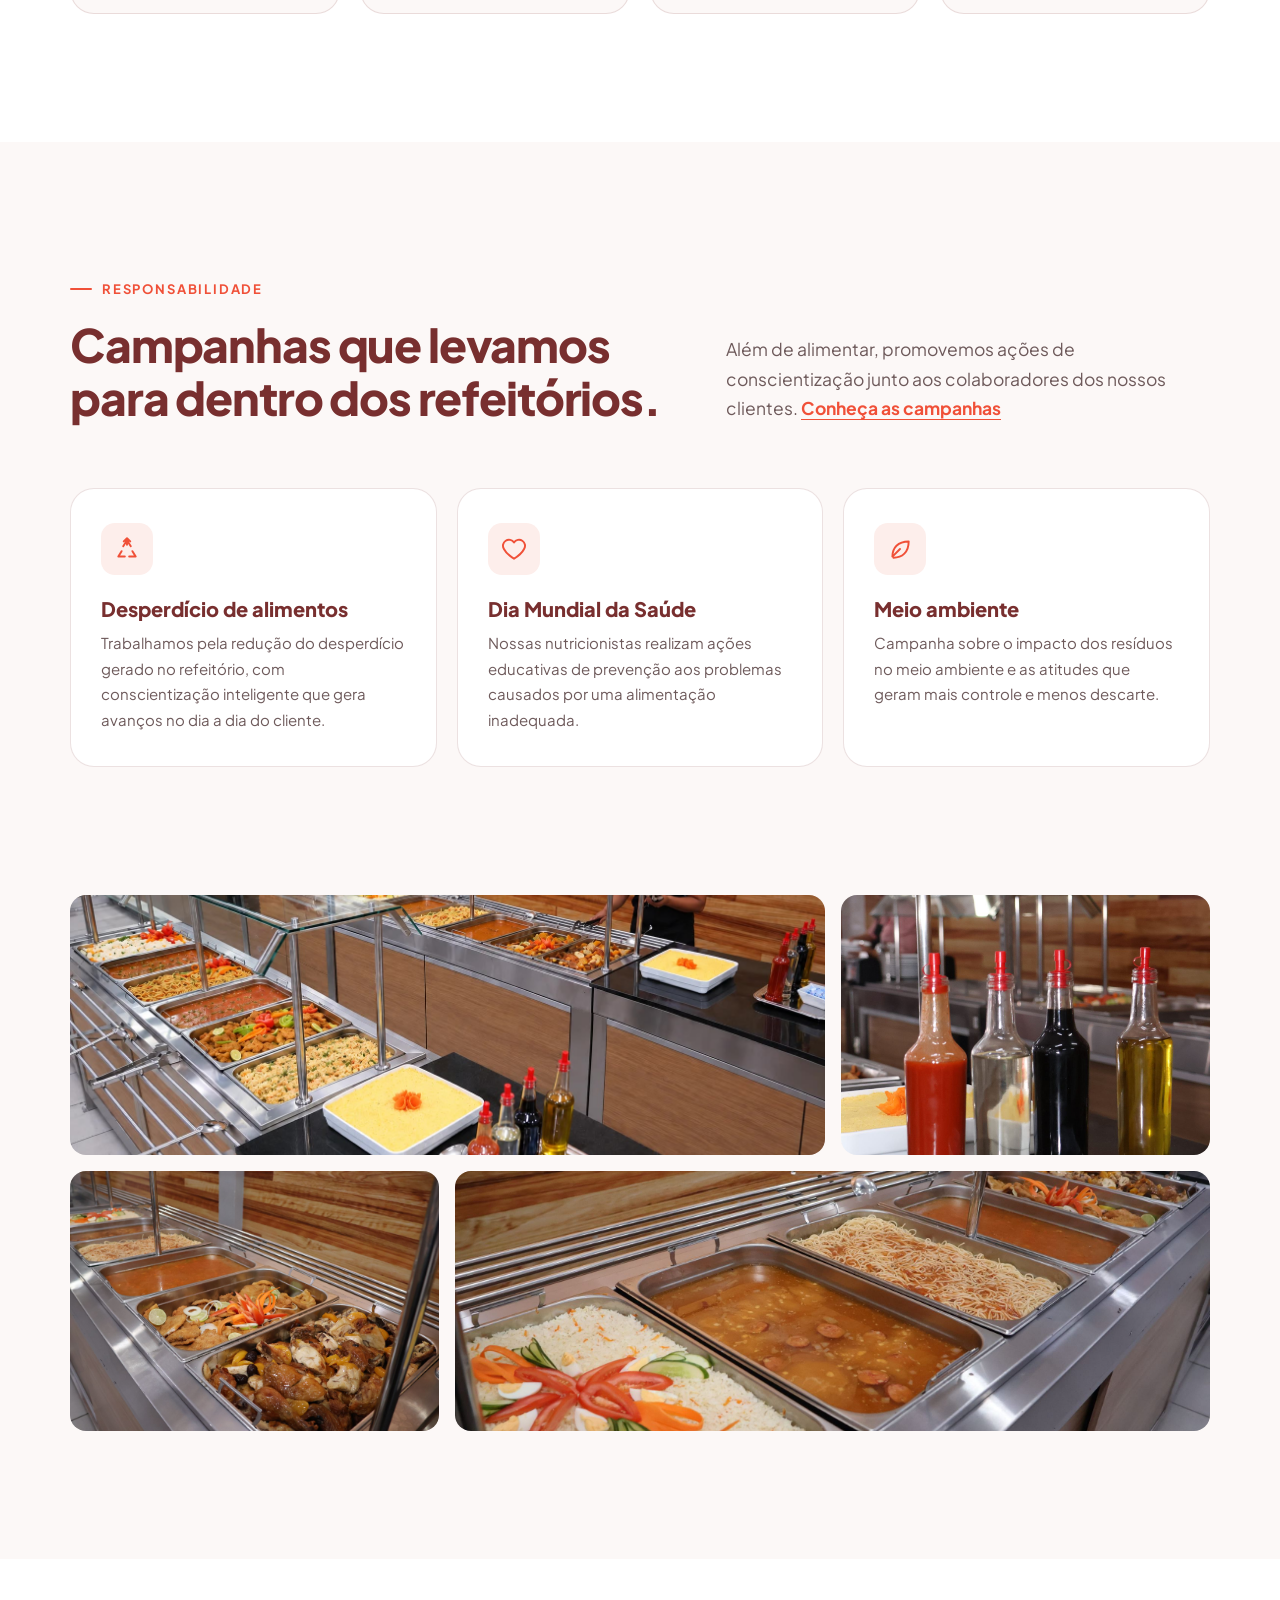
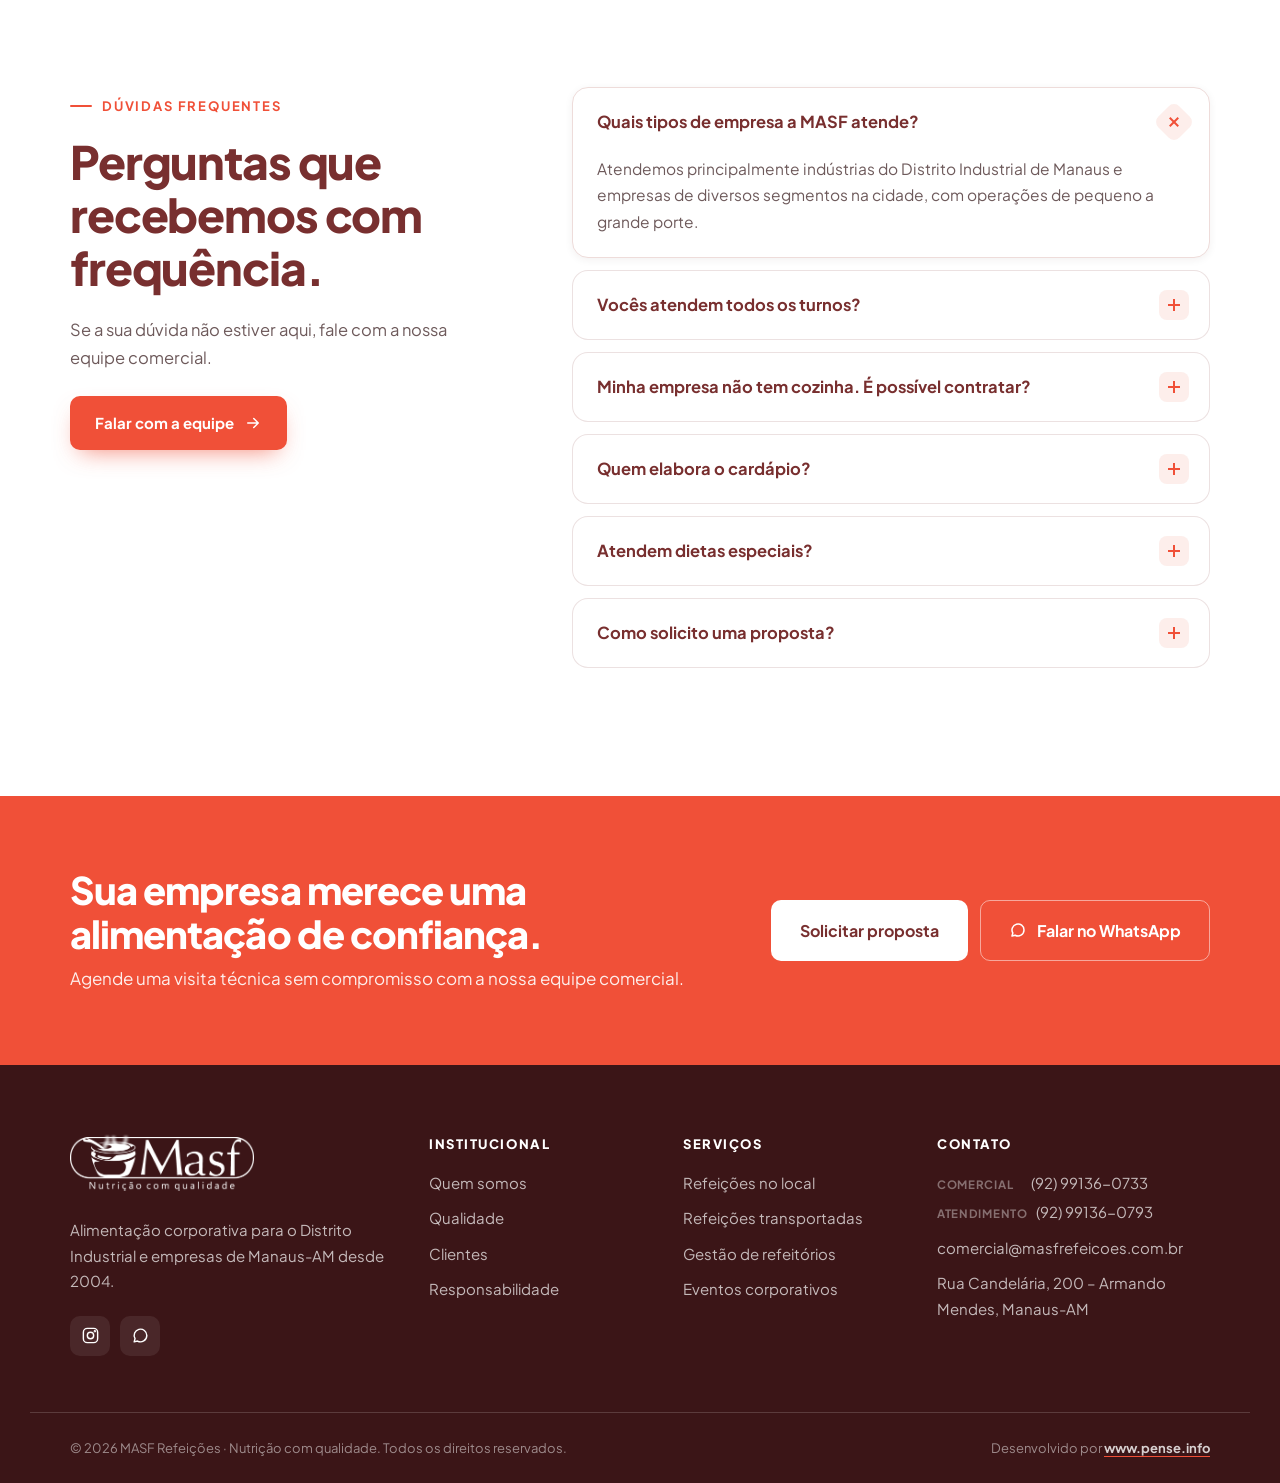
==== commit 64d2ca5f: "Imagem de compartilhamento: modelo mosaico (CEO, refeitório, +20 anos, WhatsApp) Co-Authored-By: Cla" ====
--- a/index.html
+++ b/index.html
@@ -15,18 +15,18 @@
   <meta property="og:description" content="MASF Refeições: alimentação corporativa para indústrias do Distrito Industrial e empresas de Manaus-AM desde 2004. Certificação ISO 9001:2015, cardápios planejados por nutricionistas e equipe própria.">
   <meta property="og:site_name" content="MASF Refeições">
   <meta property="og:url" content="https://masfrefeicoes.com.br/">
-  <meta property="og:image" content="https://masfrefeicoes.com.br/assets/img/og-masf-v2.jpg">
-  <meta property="og:image:secure_url" content="https://masfrefeicoes.com.br/assets/img/og-masf-v2.jpg">
+  <meta property="og:image" content="https://masfrefeicoes.com.br/assets/img/og-masf-v3.jpg">
+  <meta property="og:image:secure_url" content="https://masfrefeicoes.com.br/assets/img/og-masf-v3.jpg">
   <meta property="og:image:type" content="image/jpeg">
   <meta property="og:image:width" content="1200">
   <meta property="og:image:height" content="630">
-  <meta property="og:image:alt" content="MASF Refeições — Maristelma Silva, CEO da MASF Refeições, segurando o logo da empresa. WhatsApp comercial (92) 99136-0733.">
+  <meta property="og:image:alt" content="MASF Refeições — MASF Refeições: a alimentação que move a indústria de Manaus. Maristelma Silva, CEO. WhatsApp comercial (92) 99136-0733.">
   <meta name="twitter:card" content="summary_large_image">
-  <meta name="twitter:image" content="https://masfrefeicoes.com.br/assets/img/og-masf-v2.jpg">
+  <meta name="twitter:image" content="https://masfrefeicoes.com.br/assets/img/og-masf-v3.jpg">
   <link rel="preconnect" href="https://fonts.googleapis.com">
   <link rel="preconnect" href="https://fonts.gstatic.com" crossorigin>
   <link href="https://fonts.googleapis.com/css2?family=Plus+Jakarta+Sans:wght@400;500;600;700;800&display=swap" rel="stylesheet">
-  <link rel="stylesheet" href="assets/css/style.css?v=musigk4w">
+  <link rel="stylesheet" href="assets/css/style.css?v=musjf4h9">
   <link rel="preload" as="image" href="assets/img/preloader-masf.webp">
 
 </head>
@@ -424,6 +424,6 @@
   <button type="button" class="to-top" id="to-top" aria-label="Voltar ao topo"><svg viewBox="0 0 24 24" aria-hidden="true"><path d="M12 19V5M5 12l7-7 7 7"/></svg></button>
   <a href="#" class="wa-float" data-whatsapp-link target="_blank" rel="noopener" aria-label="Falar pelo WhatsApp"><svg viewBox="0 0 32 32" aria-hidden="true"><path d="M16 3a13 13 0 00-11.2 19.6L3 29l6.6-1.7A13 13 0 1016 3zm0 23.7c-2 0-4-.6-5.7-1.6l-.4-.2-3.9 1 1-3.8-.3-.4A10.7 10.7 0 1116 26.7zm5.9-8c-.3-.2-1.9-1-2.2-1-.3-.1-.5-.2-.7.2l-1 1.2c-.2.2-.4.2-.7.1a8.8 8.8 0 01-4.4-3.8c-.3-.6.3-.5 1-1.7.1-.2 0-.4 0-.5l-1-2.4c-.3-.6-.5-.5-.7-.5h-.6c-.2 0-.6.1-.9.4-.3.3-1.2 1.1-1.2 2.8s1.2 3.3 1.4 3.5c.2.2 2.4 3.7 5.8 5.2 2.2.9 3 1 4.1.8.7-.1 1.9-.8 2.2-1.5.3-.8.3-1.4.2-1.5l-.6-.3z"/></svg></a>
 
-  <script src="assets/js/main.js?v=musigk4w"></script>
+  <script src="assets/js/main.js?v=musjf4h9"></script>
 </body>
 </html>
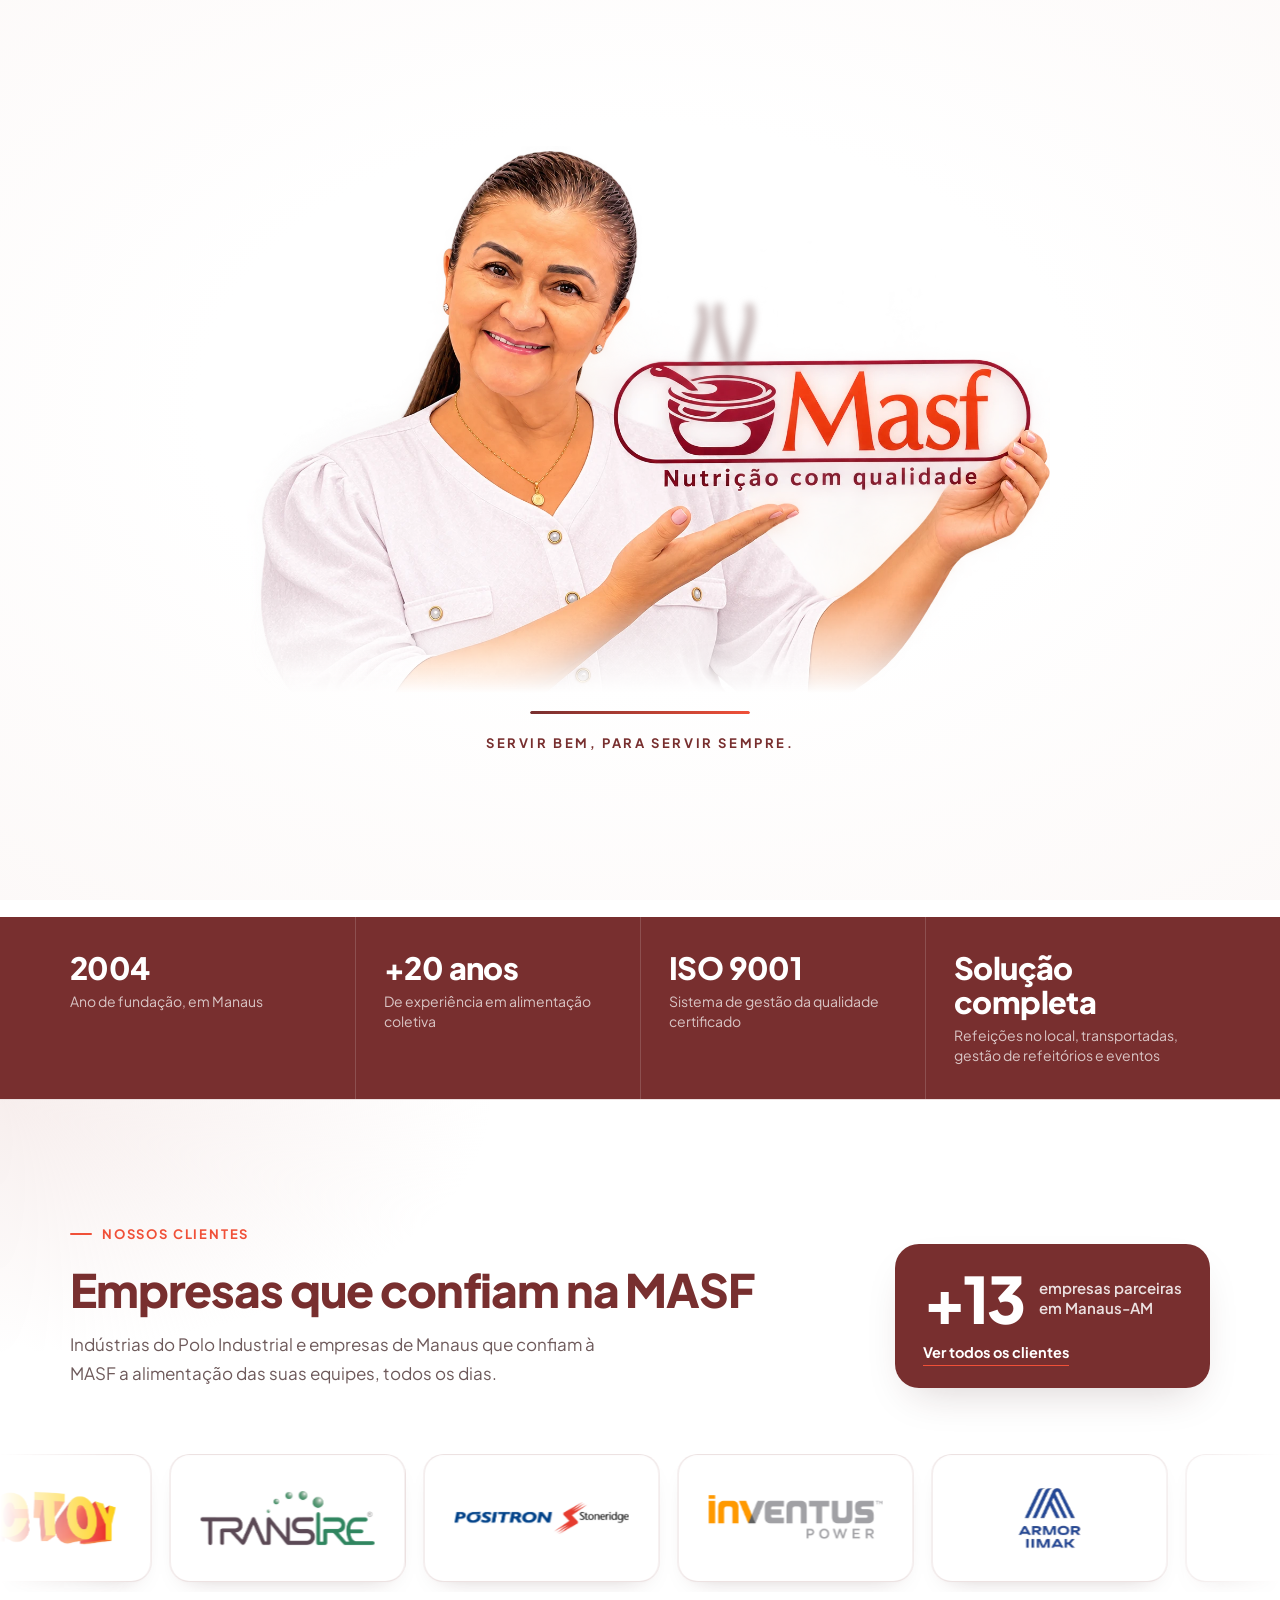
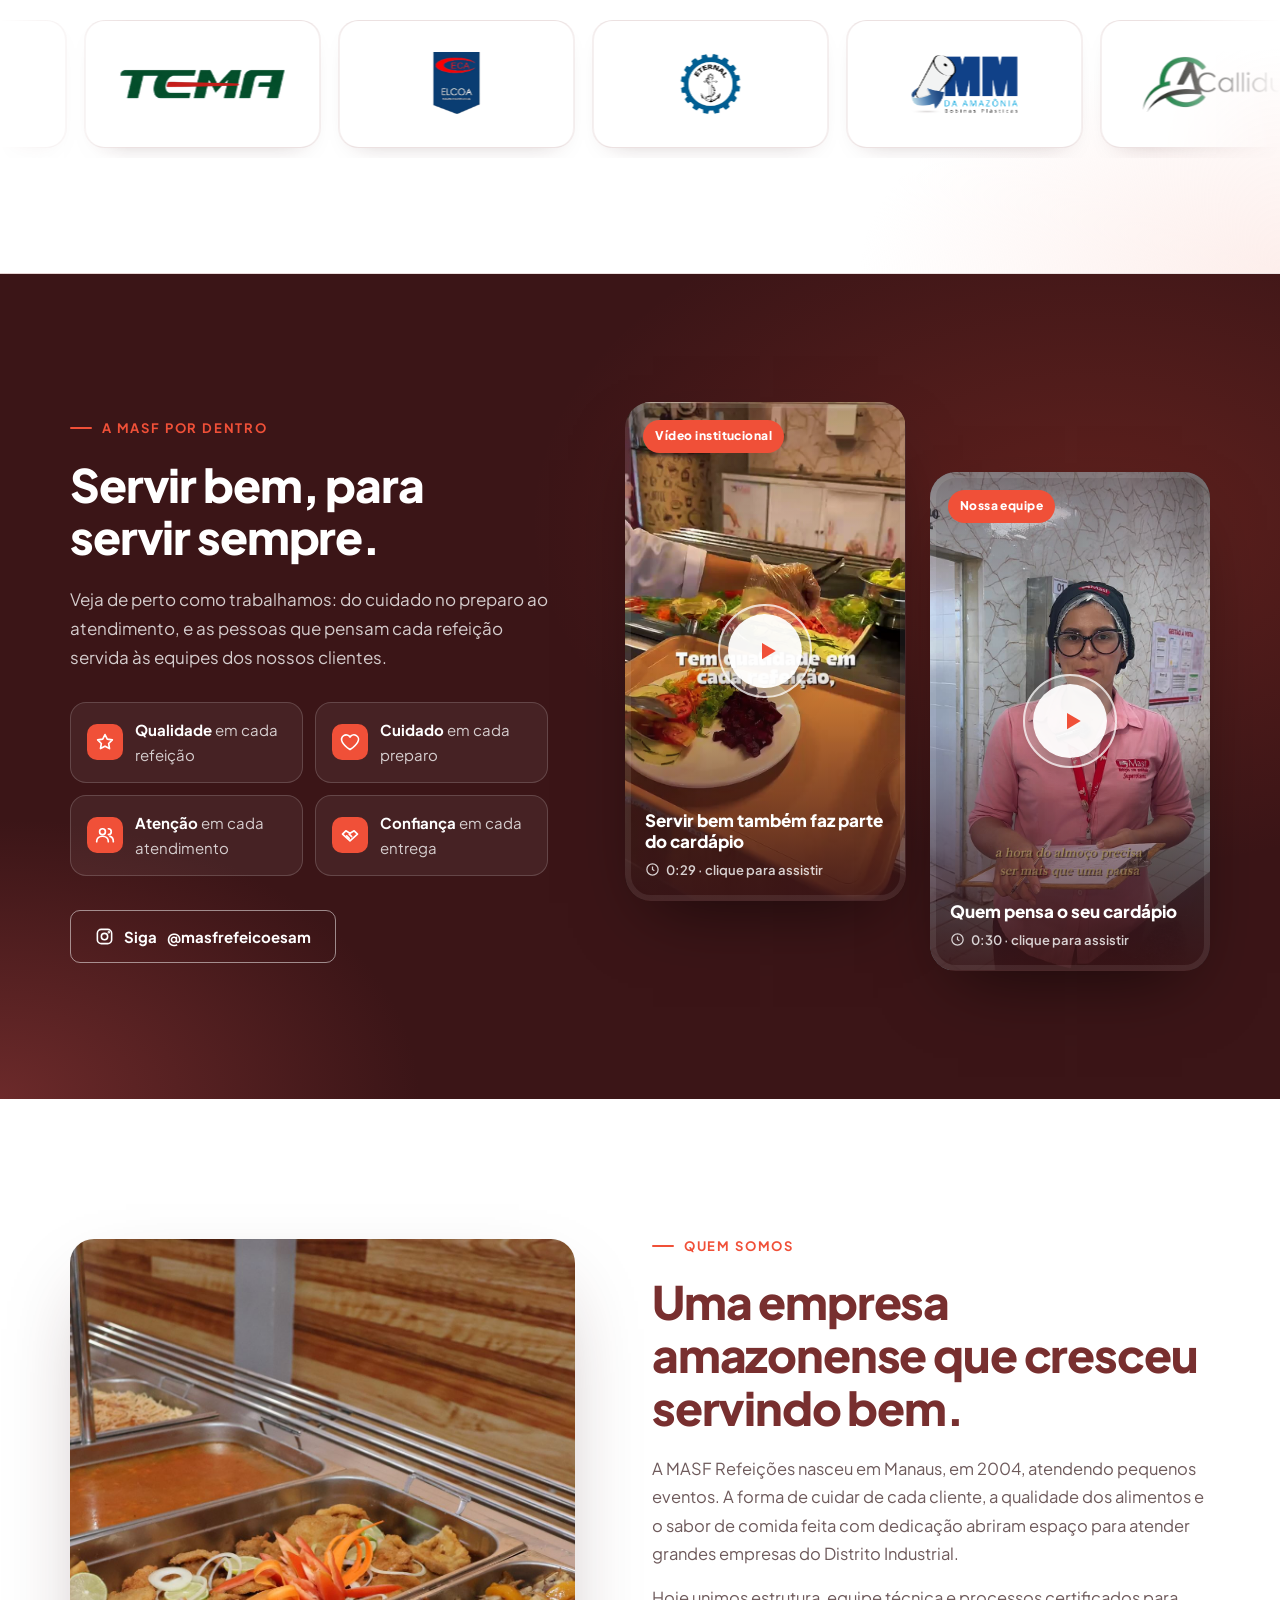
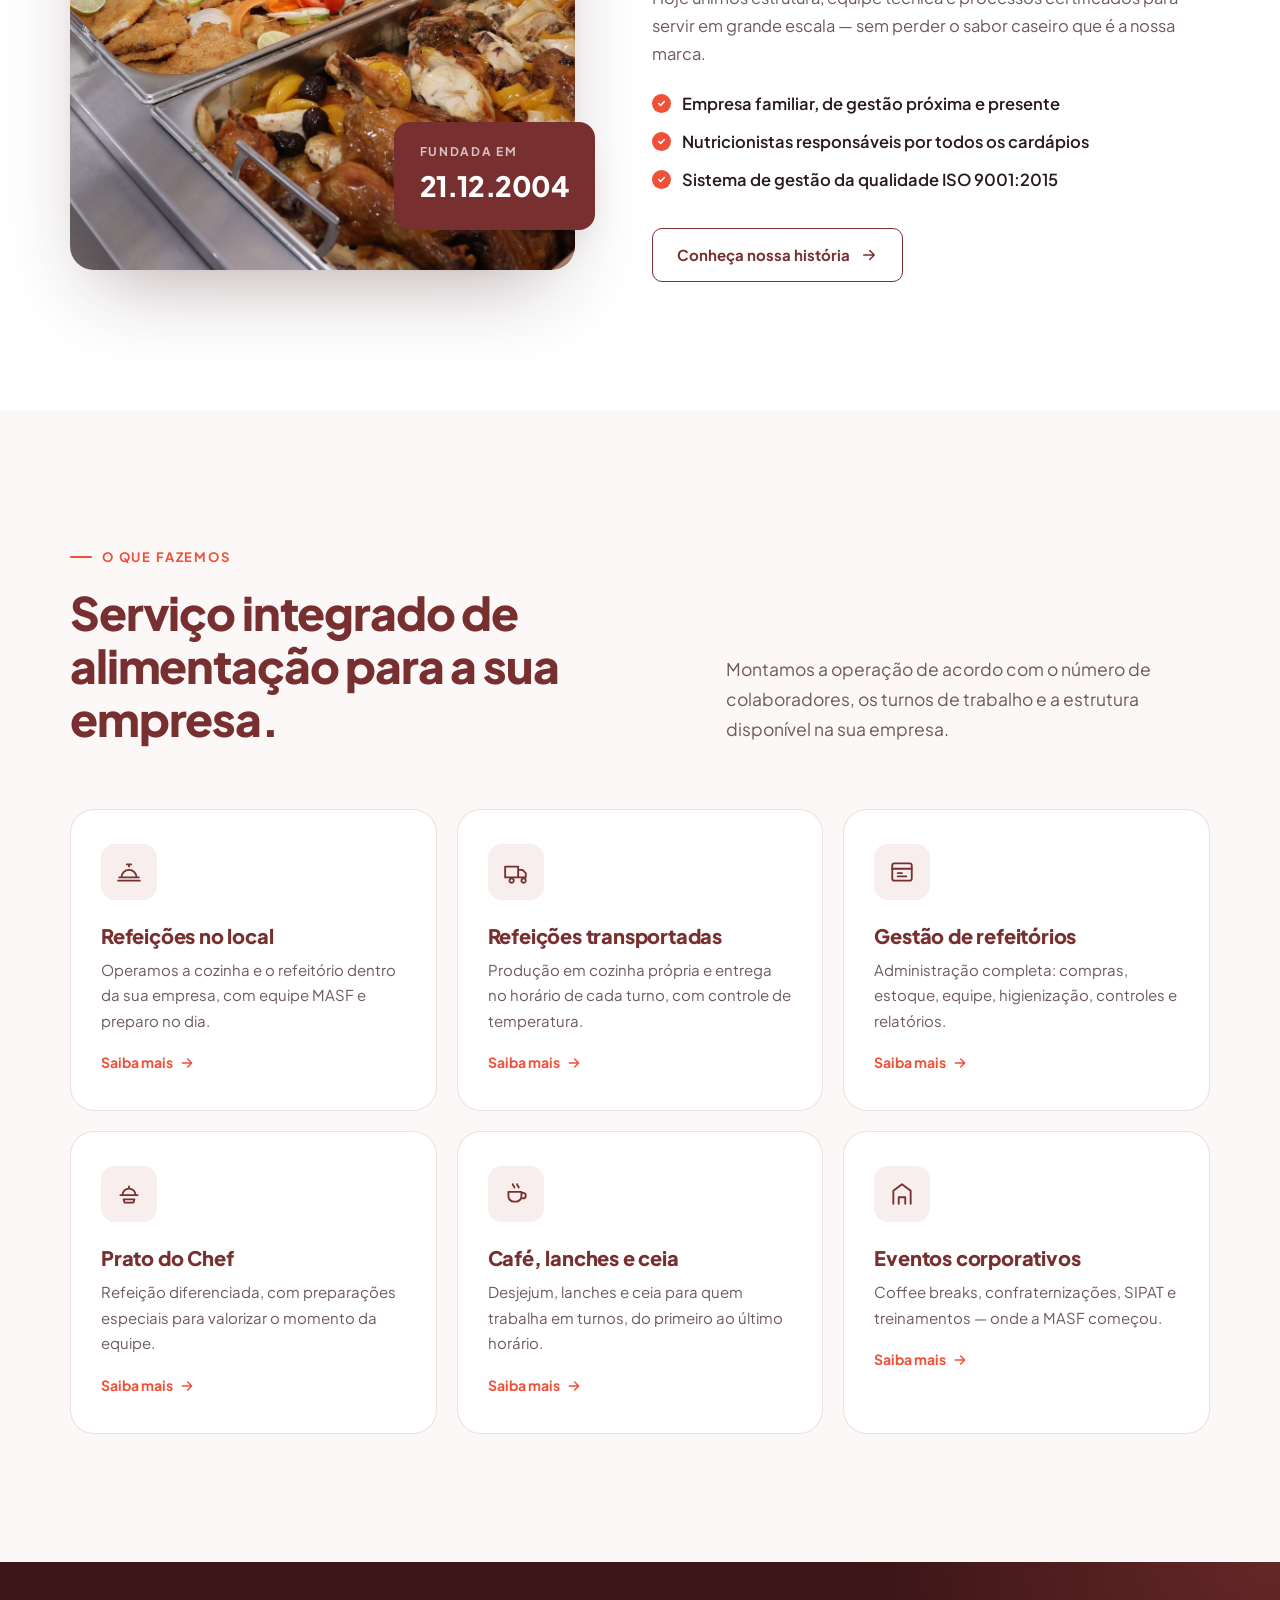
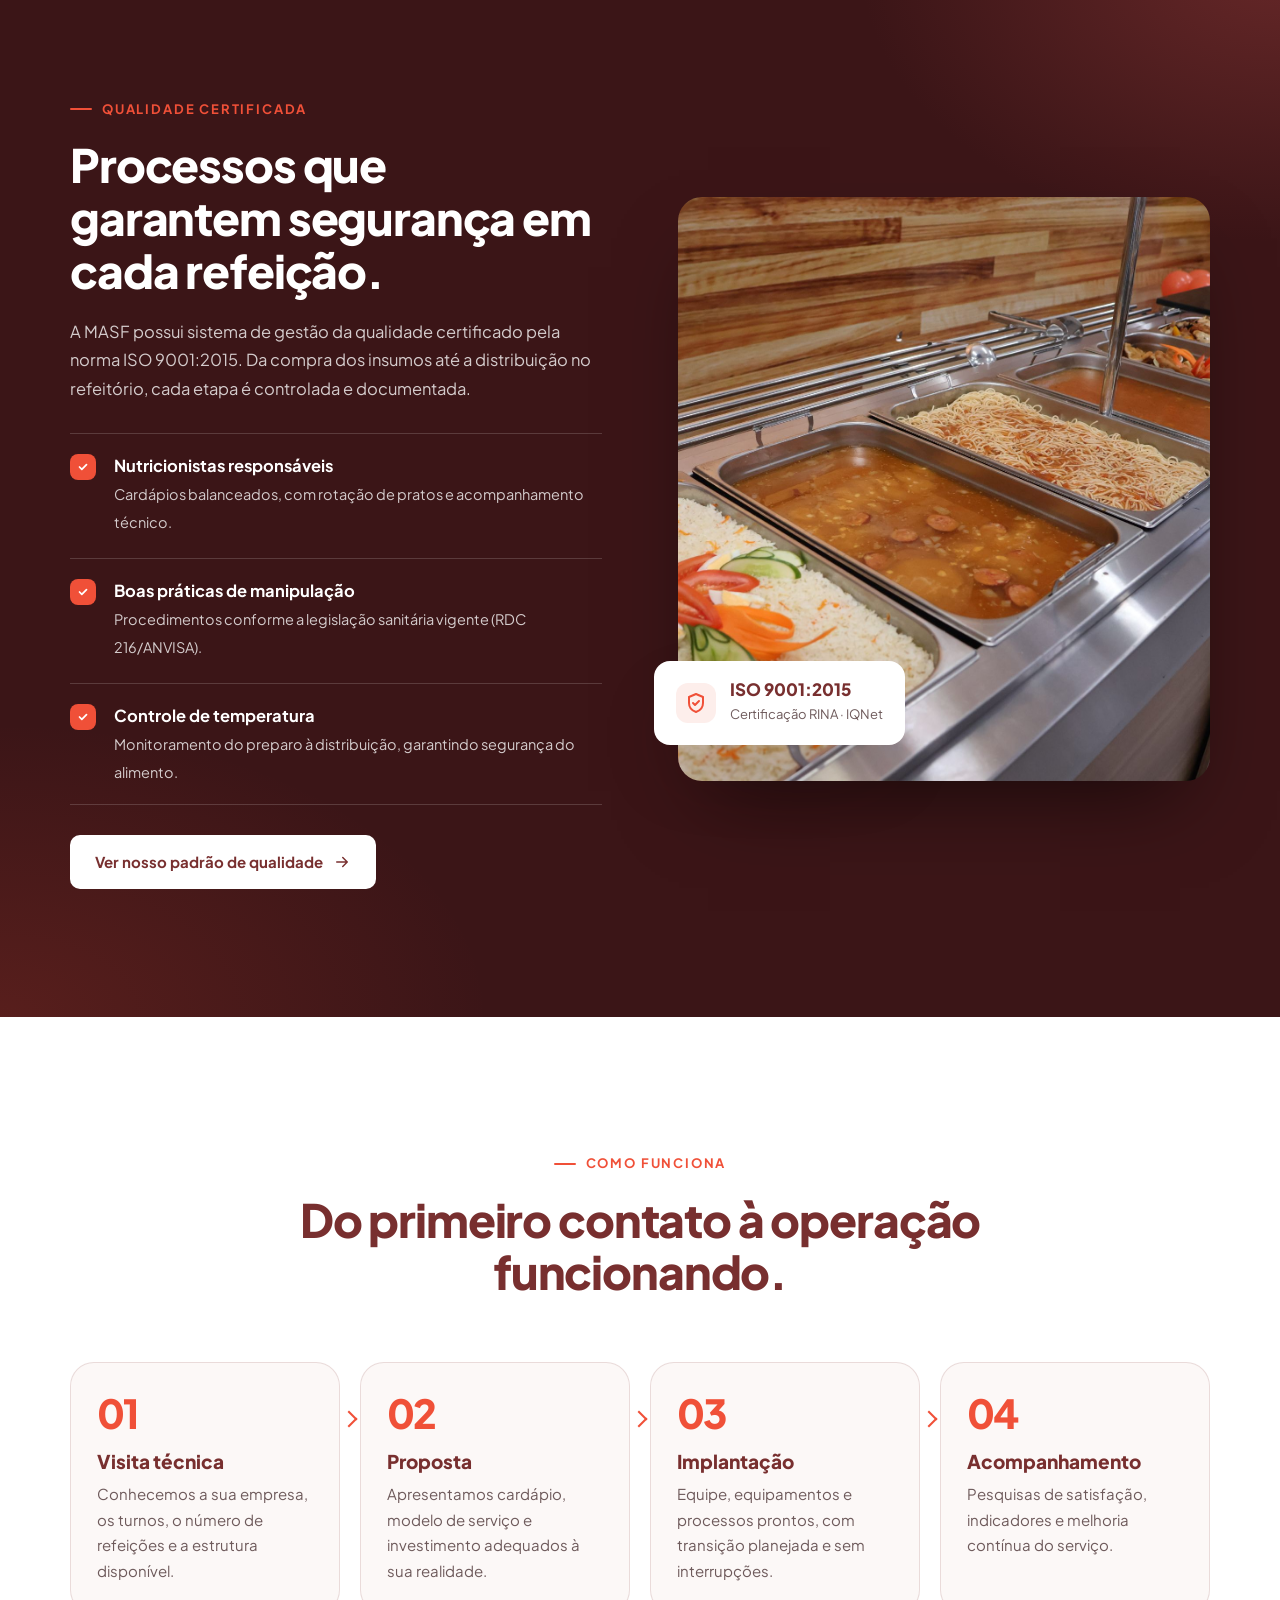
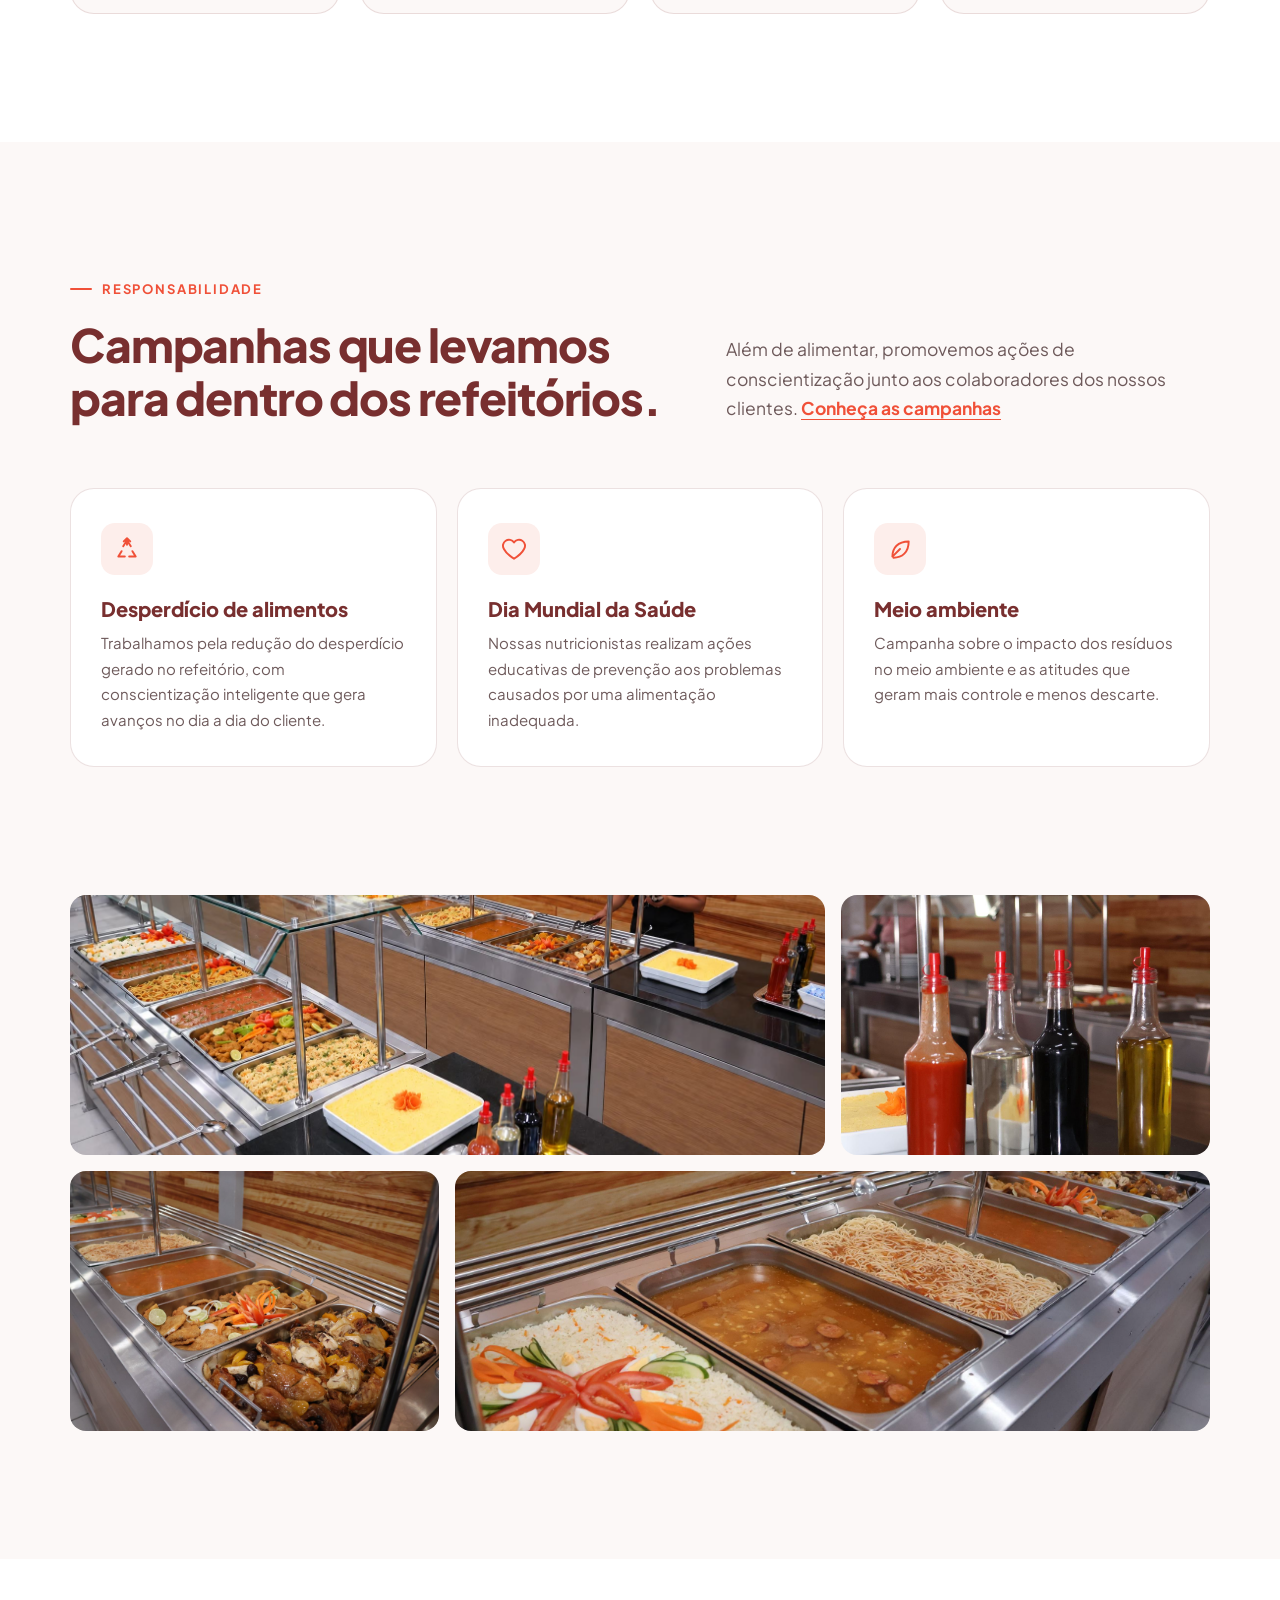
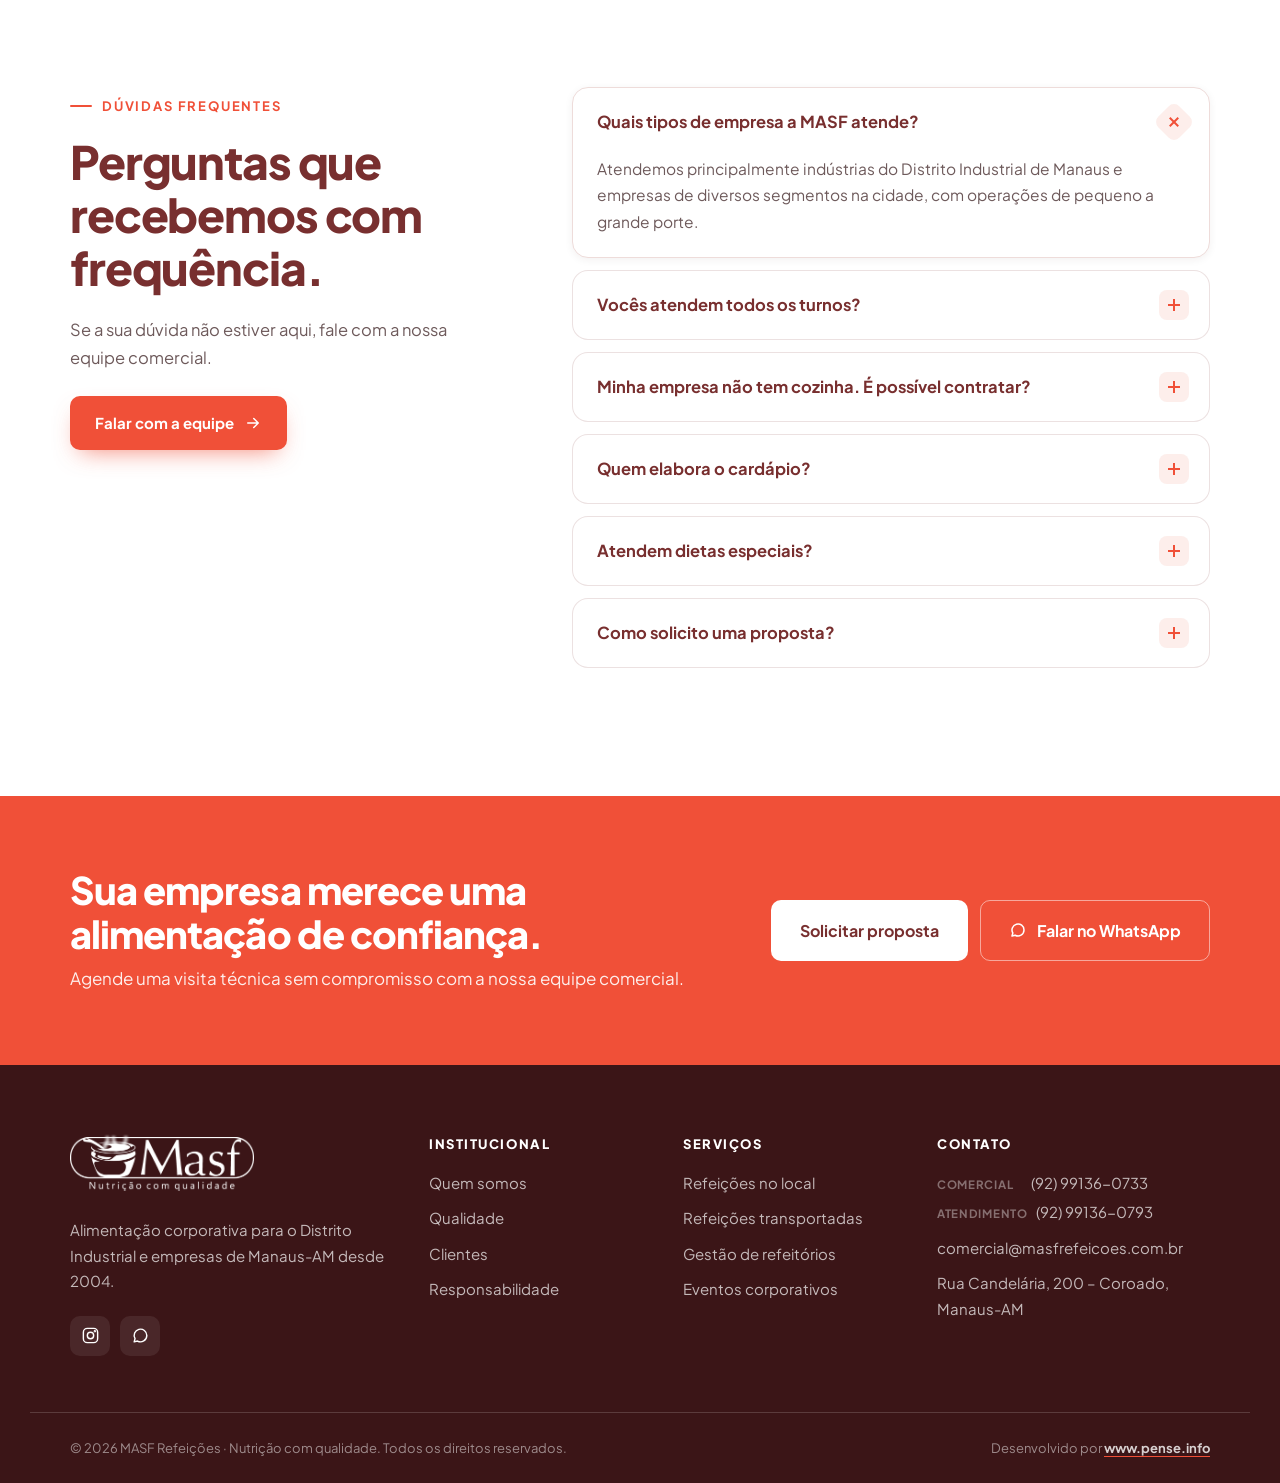
==== commit 40ef752a: "Corrige bairro do endereço: Coroado Co-Authored-By: Claude Opus 5.5 <noreply@anthropic.com>" ====
--- a/index.html
+++ b/index.html
@@ -26,7 +26,7 @@
   <link rel="preconnect" href="https://fonts.googleapis.com">
   <link rel="preconnect" href="https://fonts.gstatic.com" crossorigin>
   <link href="https://fonts.googleapis.com/css2?family=Plus+Jakarta+Sans:wght@400;500;600;700;800&display=swap" rel="stylesheet">
-  <link rel="stylesheet" href="assets/css/style.css?v=musjf4h9">
+  <link rel="stylesheet" href="assets/css/style.css?v=musjwwli">
   <link rel="preload" as="image" href="assets/img/preloader-masf.webp">
 
 </head>
@@ -411,7 +411,7 @@
         <ul>
           <li><span class="phone-list" data-phone-list>(92) 99136-0733</span></li>
           <li><a href="#" data-email-link><span data-email-label>comercial@masfrefeicoes.com.br</span></a></li>
-          <li><span data-address-label>Rua Candelária, 200 – Armando Mendes, Manaus-AM</span></li>
+          <li><span data-address-label>Rua Candelária, 200 – Coroado, Manaus-AM</span></li>
         </ul>
       </div>
     </div>
@@ -424,6 +424,6 @@
   <button type="button" class="to-top" id="to-top" aria-label="Voltar ao topo"><svg viewBox="0 0 24 24" aria-hidden="true"><path d="M12 19V5M5 12l7-7 7 7"/></svg></button>
   <a href="#" class="wa-float" data-whatsapp-link target="_blank" rel="noopener" aria-label="Falar pelo WhatsApp"><svg viewBox="0 0 32 32" aria-hidden="true"><path d="M16 3a13 13 0 00-11.2 19.6L3 29l6.6-1.7A13 13 0 1016 3zm0 23.7c-2 0-4-.6-5.7-1.6l-.4-.2-3.9 1 1-3.8-.3-.4A10.7 10.7 0 1116 26.7zm5.9-8c-.3-.2-1.9-1-2.2-1-.3-.1-.5-.2-.7.2l-1 1.2c-.2.2-.4.2-.7.1a8.8 8.8 0 01-4.4-3.8c-.3-.6.3-.5 1-1.7.1-.2 0-.4 0-.5l-1-2.4c-.3-.6-.5-.5-.7-.5h-.6c-.2 0-.6.1-.9.4-.3.3-1.2 1.1-1.2 2.8s1.2 3.3 1.4 3.5c.2.2 2.4 3.7 5.8 5.2 2.2.9 3 1 4.1.8.7-.1 1.9-.8 2.2-1.5.3-.8.3-1.4.2-1.5l-.6-.3z"/></svg></a>
 
-  <script src="assets/js/main.js?v=musjf4h9"></script>
+  <script src="assets/js/main.js?v=musjwwli"></script>
 </body>
 </html>
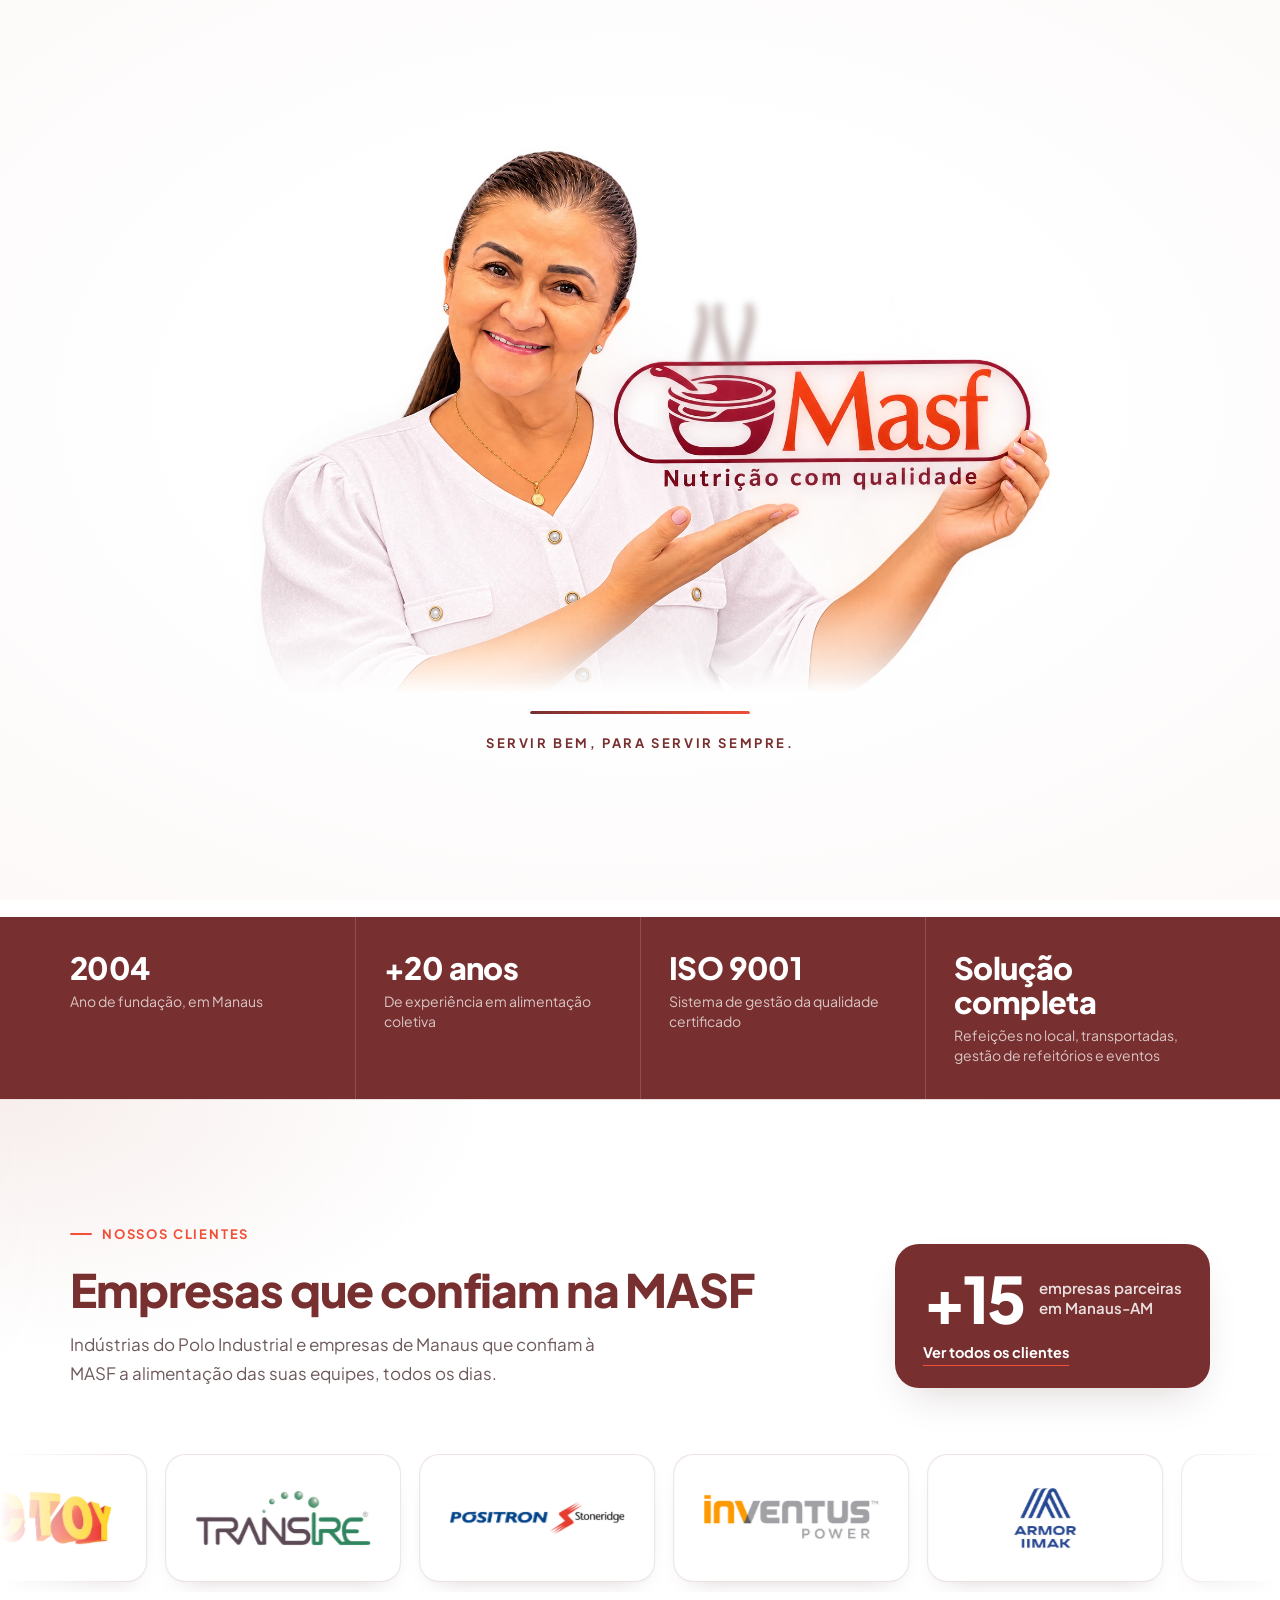
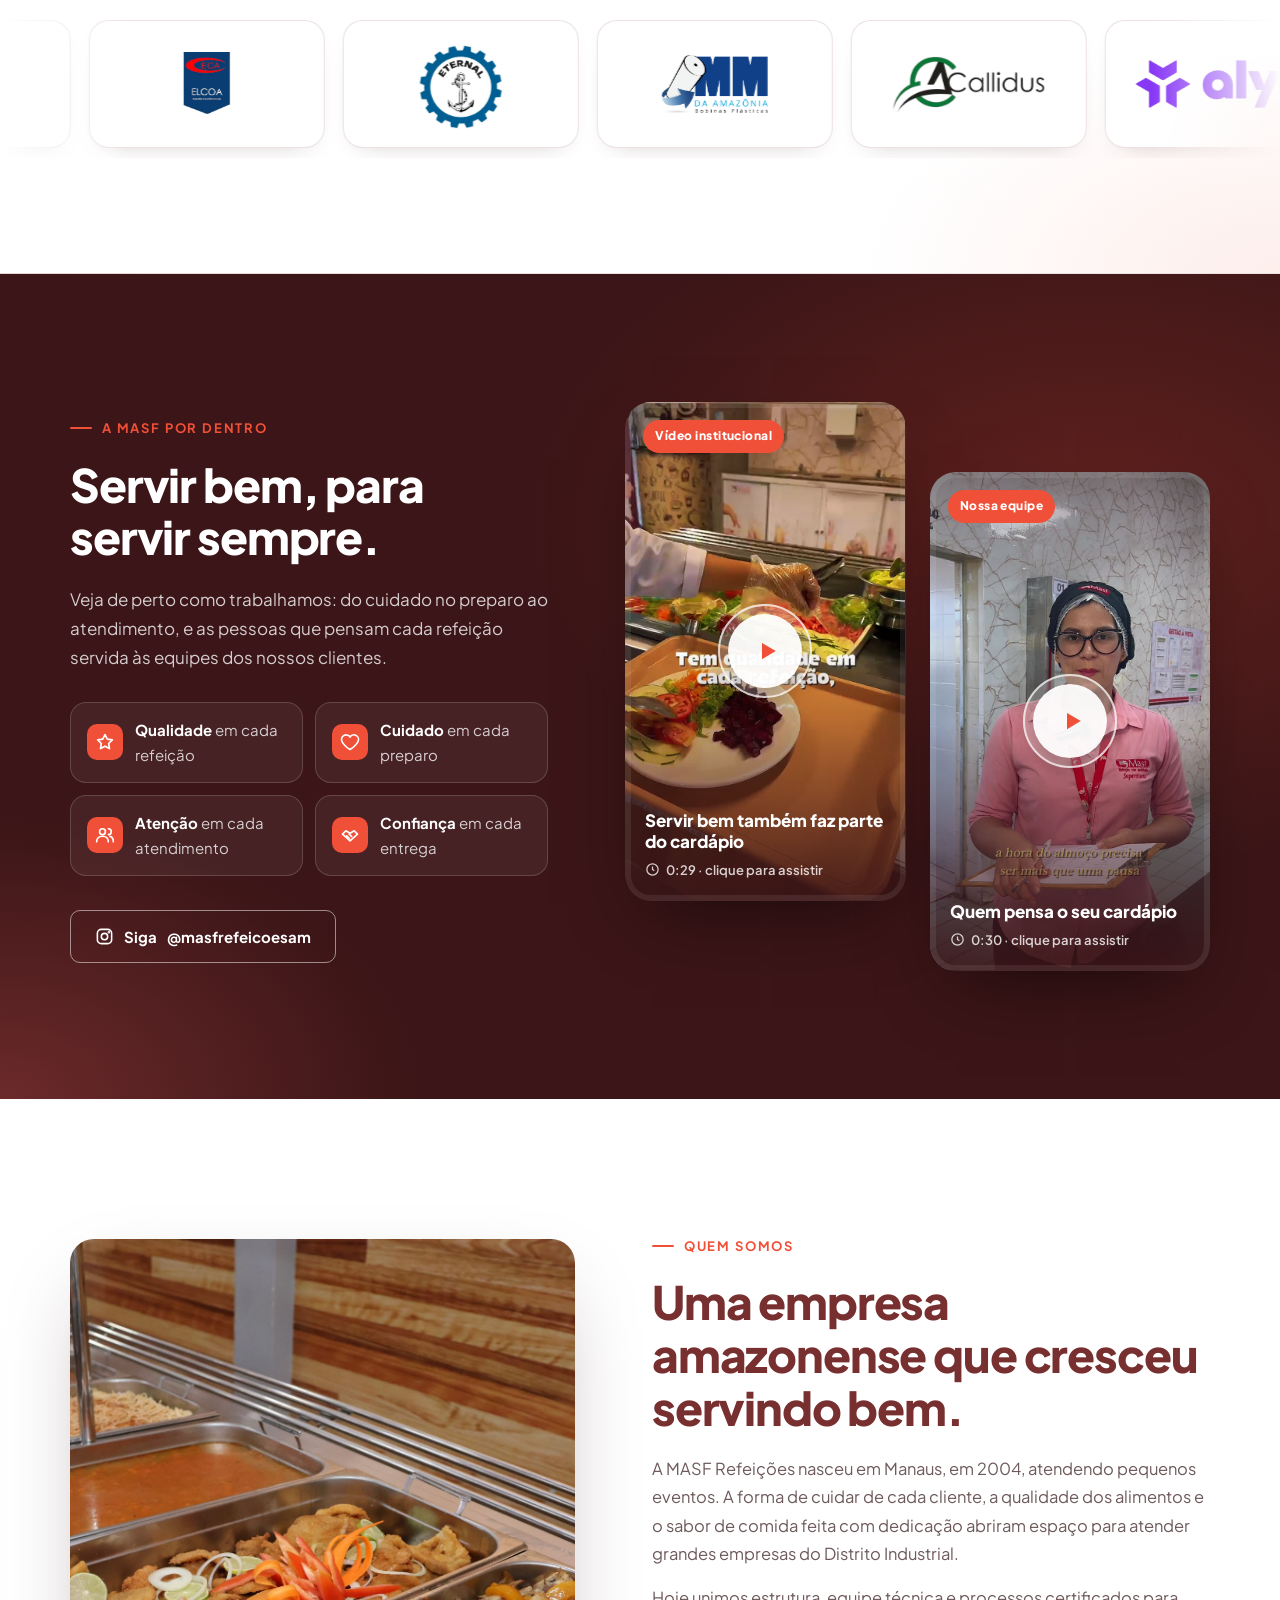
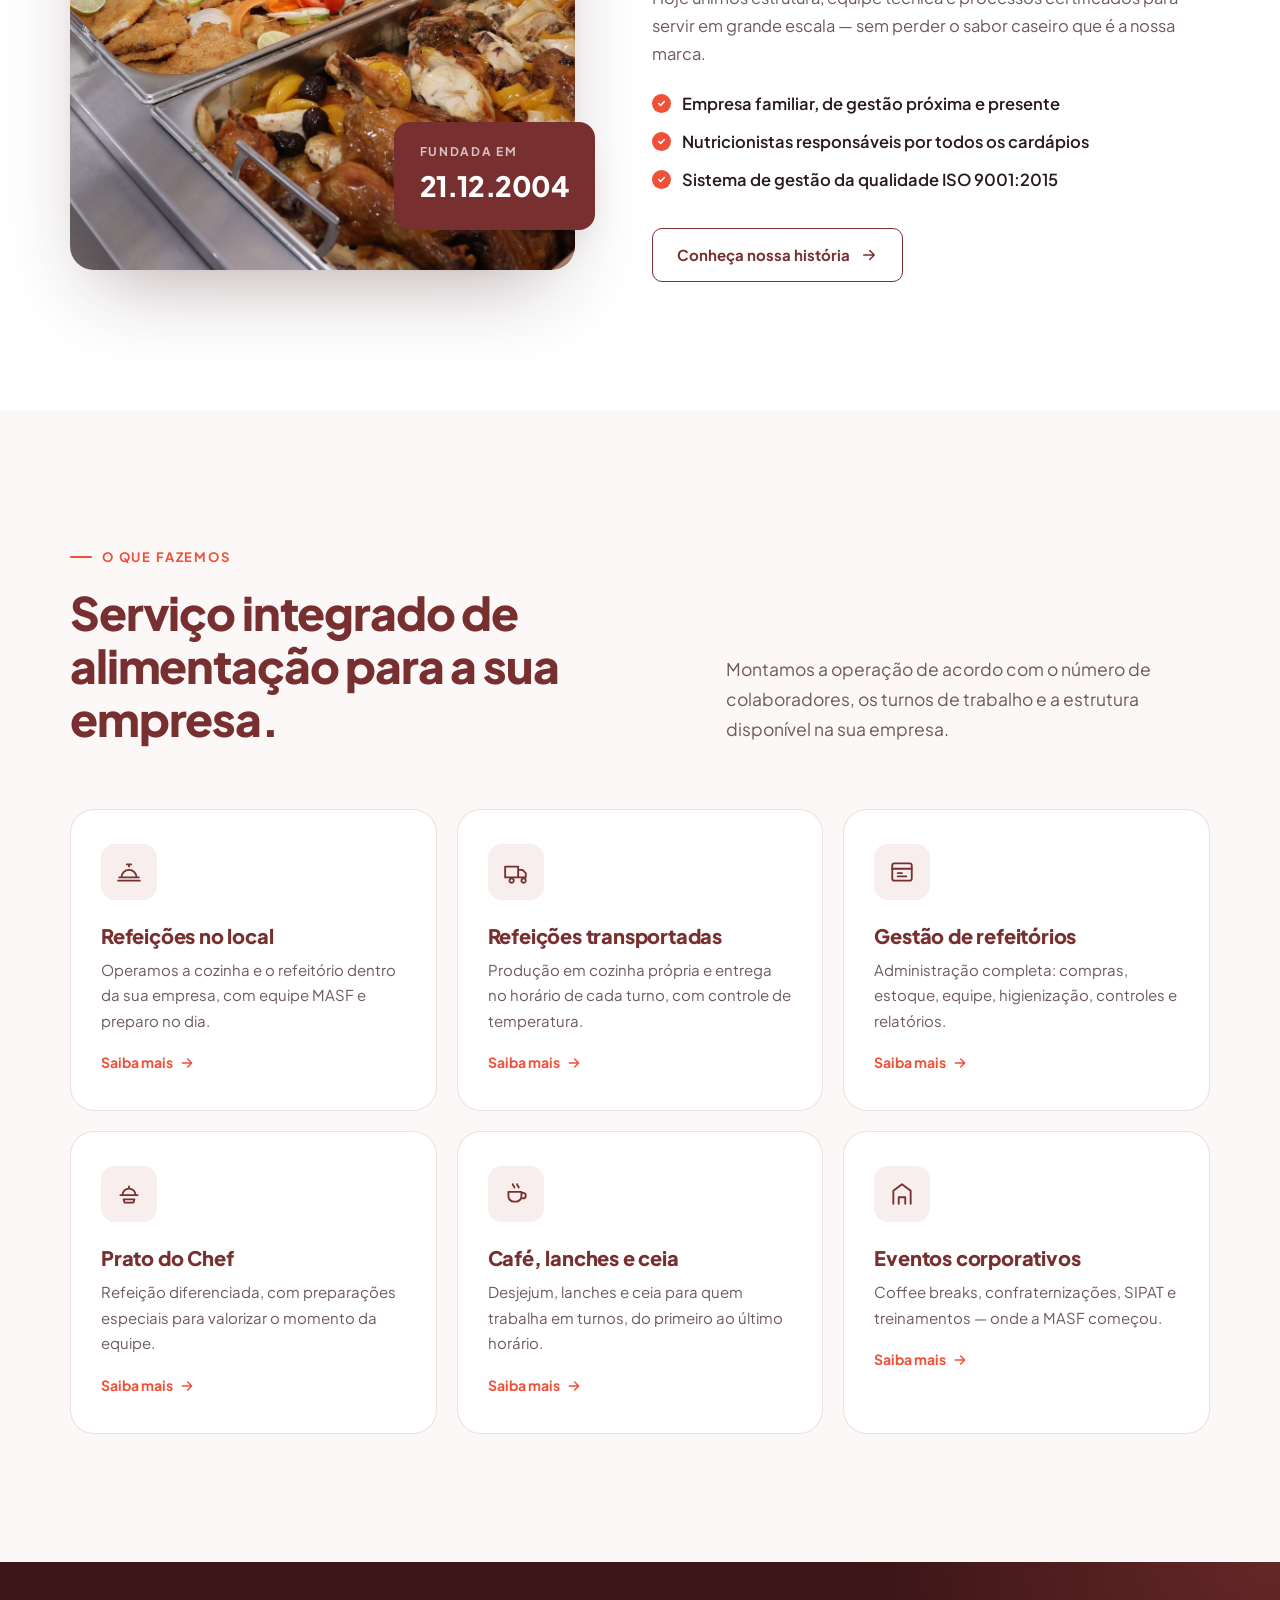
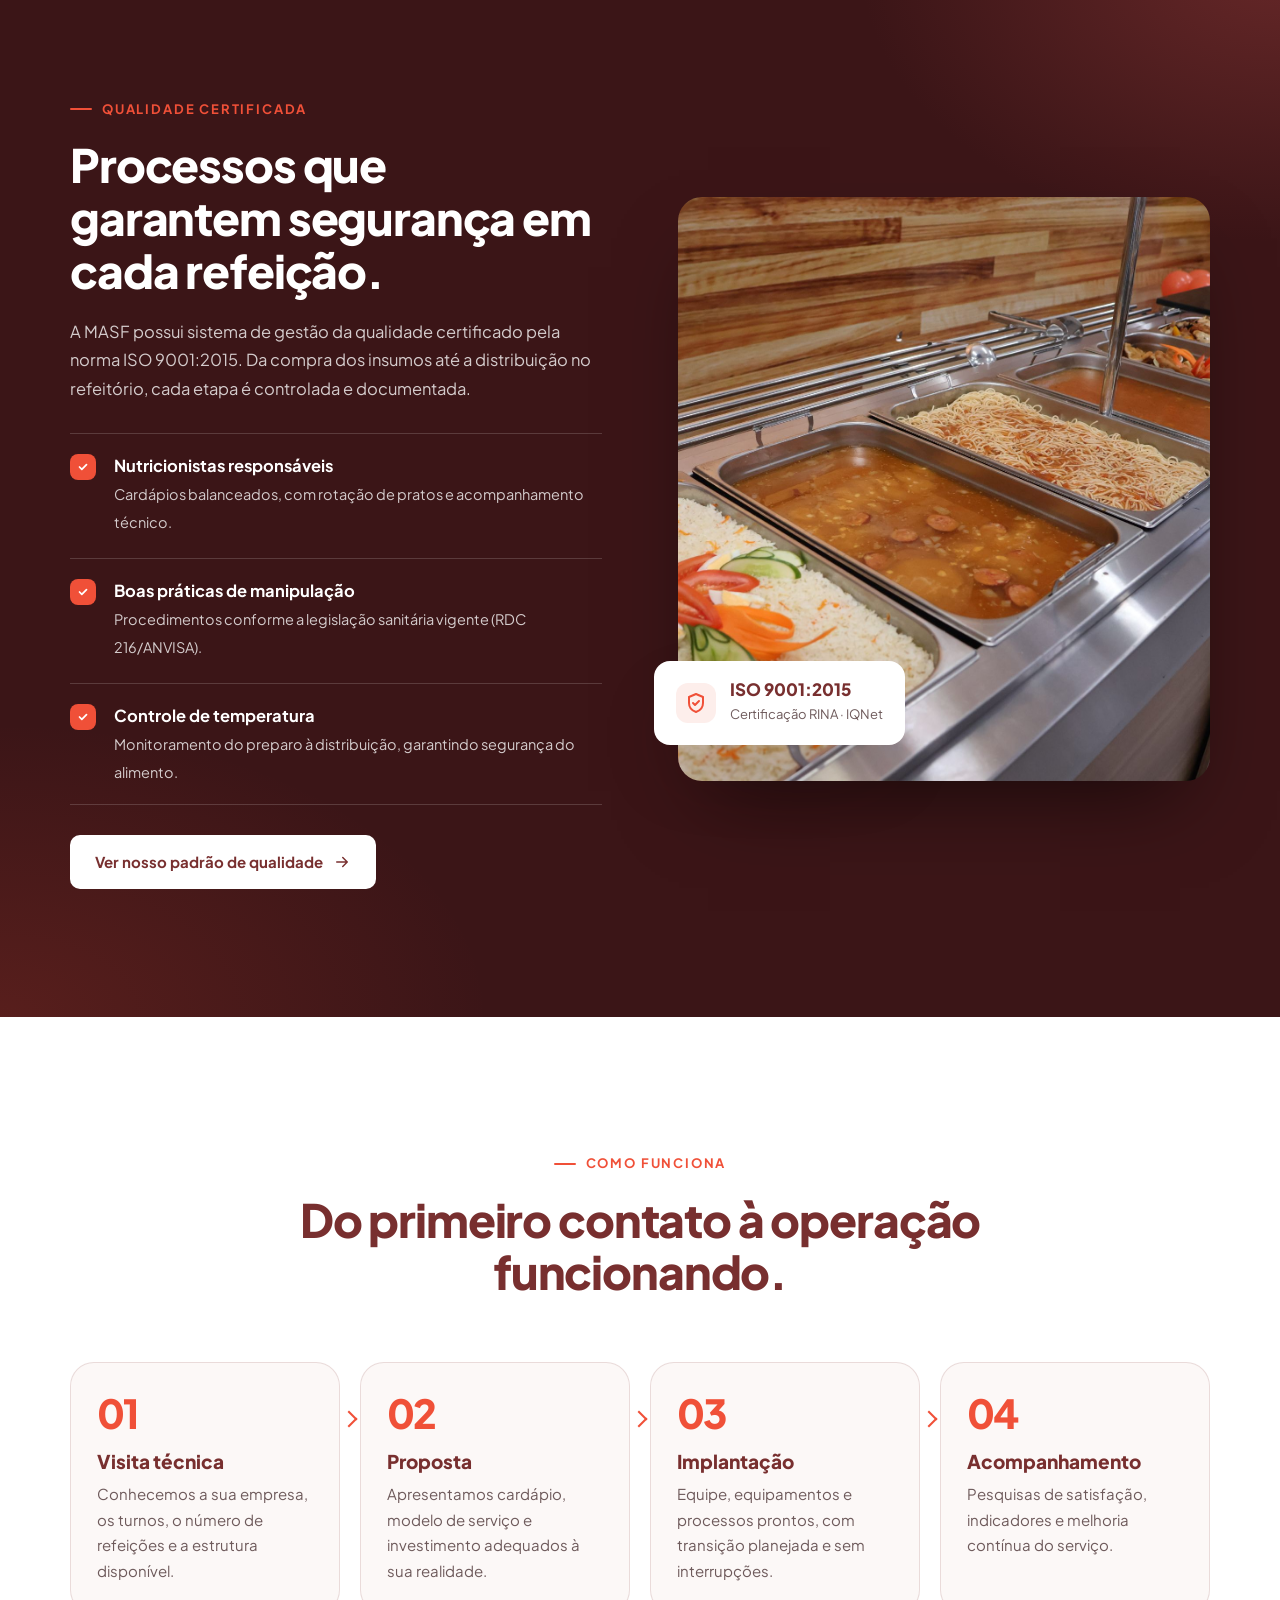
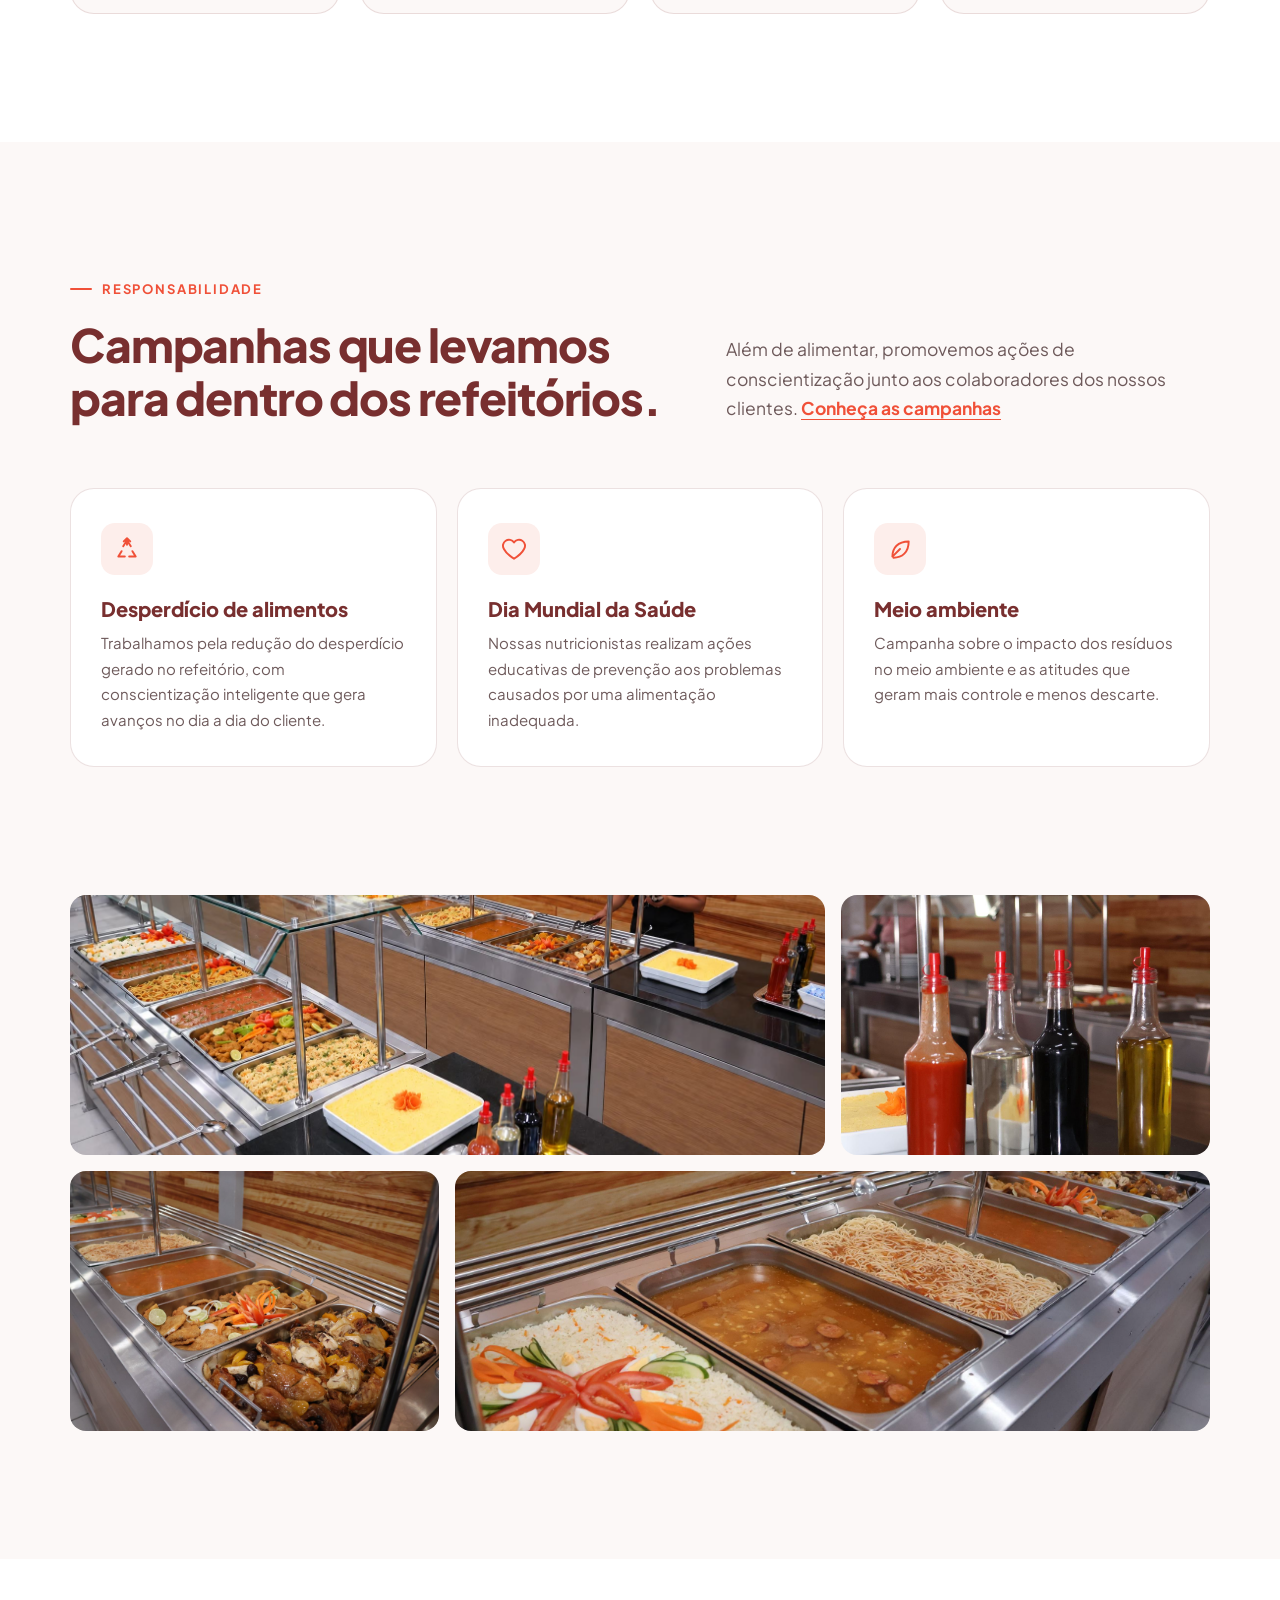
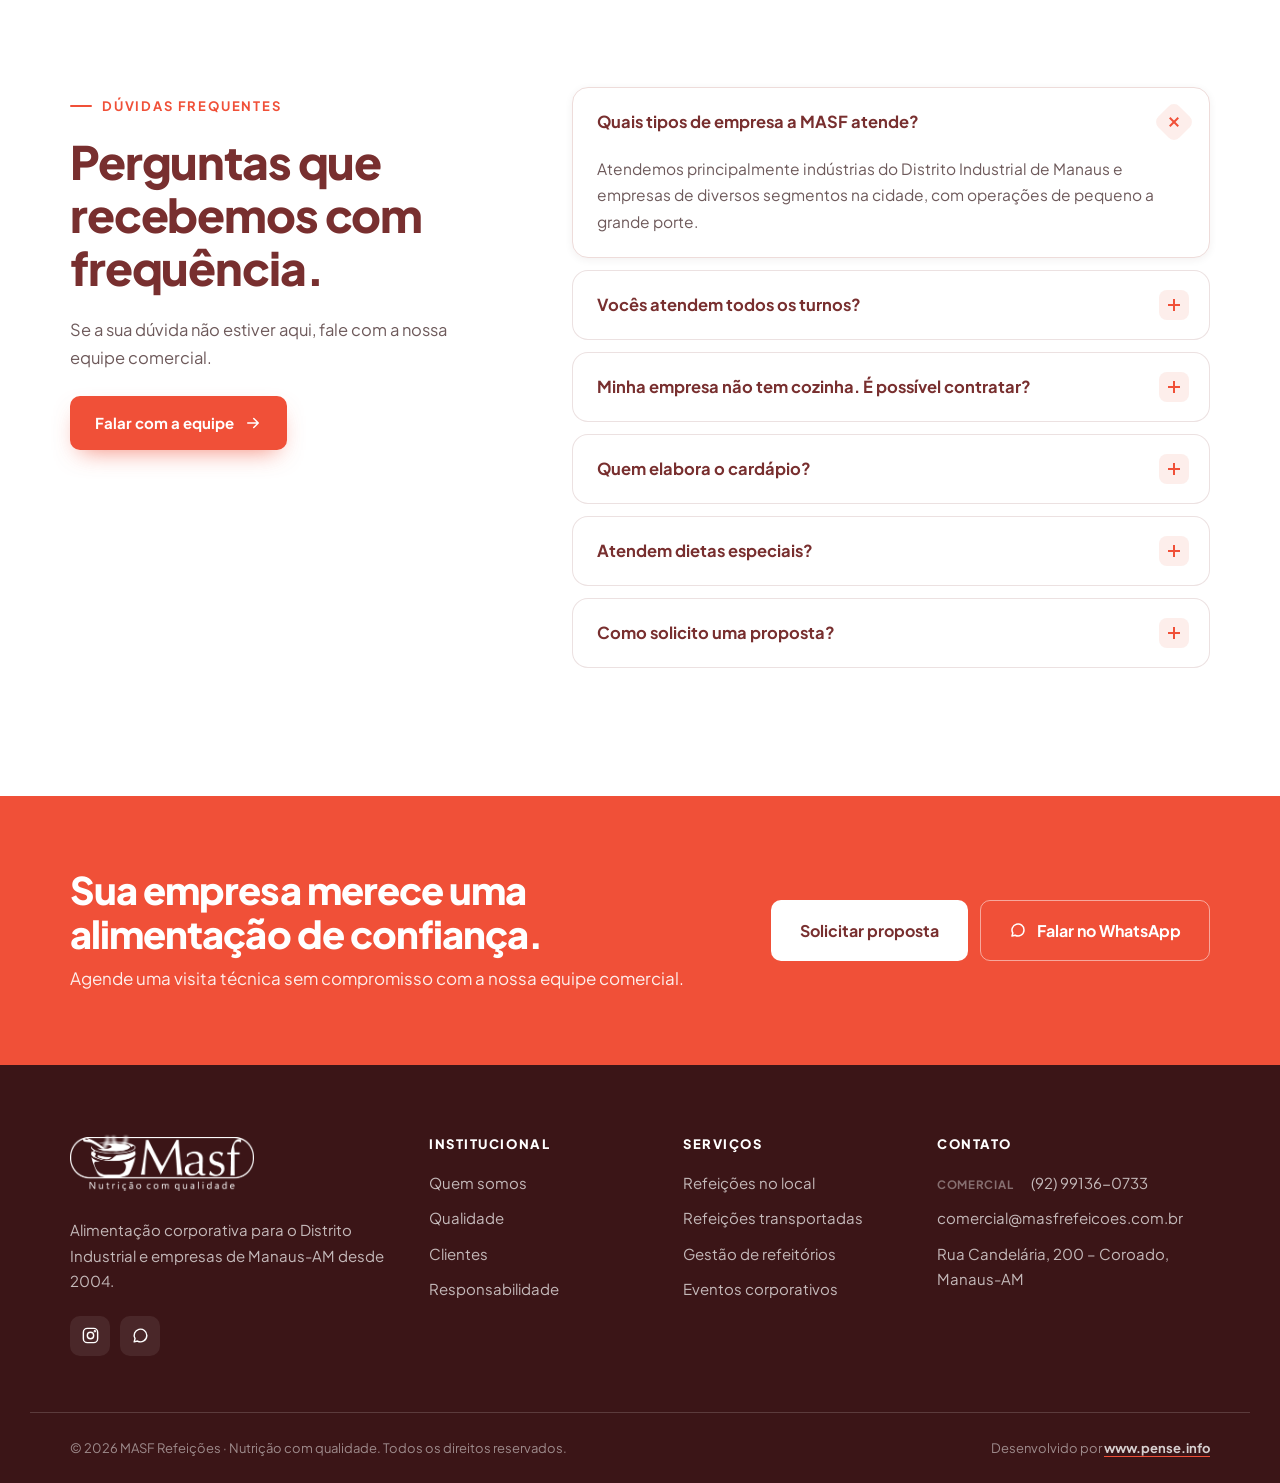
==== commit ab642c2b: "Adiciona clientes TotalBlind e Lava & Leva; deixa só o WhatsApp comercial Co-Authored-By: Claude Opu" ====
--- a/index.html
+++ b/index.html
@@ -26,7 +26,7 @@
   <link rel="preconnect" href="https://fonts.googleapis.com">
   <link rel="preconnect" href="https://fonts.gstatic.com" crossorigin>
   <link href="https://fonts.googleapis.com/css2?family=Plus+Jakarta+Sans:wght@400;500;600;700;800&display=swap" rel="stylesheet">
-  <link rel="stylesheet" href="assets/css/style.css?v=musjwwli">
+  <link rel="stylesheet" href="assets/css/style.css?v=muskr0p1">
   <link rel="preload" as="image" href="assets/img/preloader-masf.webp">
 
 </head>
@@ -117,7 +117,7 @@
           <p class="reveal">Indústrias do Polo Industrial e empresas de Manaus que confiam à MASF a alimentação das suas equipes, todos os dias.</p>
         </div>
         <div class="clients__stat reveal">
-          <strong>+<span data-count="13">13</span></strong>
+          <strong>+<span data-count="15">15</span></strong>
           <span>empresas parceiras<br>em Manaus-AM</span>
           <a href="clientes.html" class="link">Ver todos os clientes</a>
         </div>
@@ -132,16 +132,18 @@
           <div class="carousel__item"><img src="assets/img/clientes/armor.png" alt="Armor IIMAK" loading="lazy"></div>
           <div class="carousel__item"><img src="assets/img/clientes/fermazon.png" alt="Fermazon" loading="lazy"></div>
           <div class="carousel__item"><img src="assets/img/clientes/livoltek.png" alt="Livoltek" loading="lazy"></div>
+          <div class="carousel__item"><img src="assets/img/clientes/tema.png" alt="Tema" loading="lazy"></div>
         </div>
       </div>
       <div class="carousel carousel--rev" data-carousel data-direction="1">
         <div class="carousel__track" data-carousel-track>
-          <div class="carousel__item"><img src="assets/img/clientes/tema.png" alt="Tema" loading="lazy"></div>
           <div class="carousel__item"><img src="assets/img/clientes/elcoa.png" alt="Elcoa" loading="lazy"></div>
           <div class="carousel__item"><img src="assets/img/clientes/eternal.png" alt="Eternal" loading="lazy"></div>
           <div class="carousel__item"><img src="assets/img/clientes/mm.png" alt="MM da Amazônia" loading="lazy"></div>
           <div class="carousel__item"><img src="assets/img/clientes/callidus.png" alt="Callidus" loading="lazy"></div>
           <div class="carousel__item"><img src="assets/img/clientes/alya.png" alt="Alya" loading="lazy"></div>
+          <div class="carousel__item"><img src="assets/img/clientes/totalblind.png" alt="TotalBlind" loading="lazy"></div>
+          <div class="carousel__item"><img src="assets/img/clientes/lavaeleva.png" alt="Lavanderia Lava &amp; Leva — Eliza Mall" loading="lazy"></div>
         </div>
       </div>
       </div>
@@ -424,6 +426,6 @@
   <button type="button" class="to-top" id="to-top" aria-label="Voltar ao topo"><svg viewBox="0 0 24 24" aria-hidden="true"><path d="M12 19V5M5 12l7-7 7 7"/></svg></button>
   <a href="#" class="wa-float" data-whatsapp-link target="_blank" rel="noopener" aria-label="Falar pelo WhatsApp"><svg viewBox="0 0 32 32" aria-hidden="true"><path d="M16 3a13 13 0 00-11.2 19.6L3 29l6.6-1.7A13 13 0 1016 3zm0 23.7c-2 0-4-.6-5.7-1.6l-.4-.2-3.9 1 1-3.8-.3-.4A10.7 10.7 0 1116 26.7zm5.9-8c-.3-.2-1.9-1-2.2-1-.3-.1-.5-.2-.7.2l-1 1.2c-.2.2-.4.2-.7.1a8.8 8.8 0 01-4.4-3.8c-.3-.6.3-.5 1-1.7.1-.2 0-.4 0-.5l-1-2.4c-.3-.6-.5-.5-.7-.5h-.6c-.2 0-.6.1-.9.4-.3.3-1.2 1.1-1.2 2.8s1.2 3.3 1.4 3.5c.2.2 2.4 3.7 5.8 5.2 2.2.9 3 1 4.1.8.7-.1 1.9-.8 2.2-1.5.3-.8.3-1.4.2-1.5l-.6-.3z"/></svg></a>
 
-  <script src="assets/js/main.js?v=musjwwli"></script>
+  <script src="assets/js/main.js?v=muskr0p1"></script>
 </body>
 </html>
--- a/assets/css/style.css
+++ b/assets/css/style.css
@@ -1671,3 +1671,13 @@
 /* Foto da CEO: enquadra rosto e ombros */
 .leader__photo { background: linear-gradient(180deg, #ffffff 0%, var(--wine-50) 100%); }
 .leader__photo img { object-position: 50% 20%; }
+
+/* Logos redondos ocupam menos área: um pouco maiores para equilibrar */
+.clients .carousel__item img[src*="totalblind"],
+.clients .carousel__item img[src*="eternal"] { max-height: 88px; }
+.logo-grid img[src*="totalblind"],
+.logo-grid img[src*="eternal"] { max-height: 96px; }
+@media (max-width: 640px) {
+  .clients .carousel__item img[src*="totalblind"],
+  .clients .carousel__item img[src*="eternal"] { max-height: 66px; }
+}
